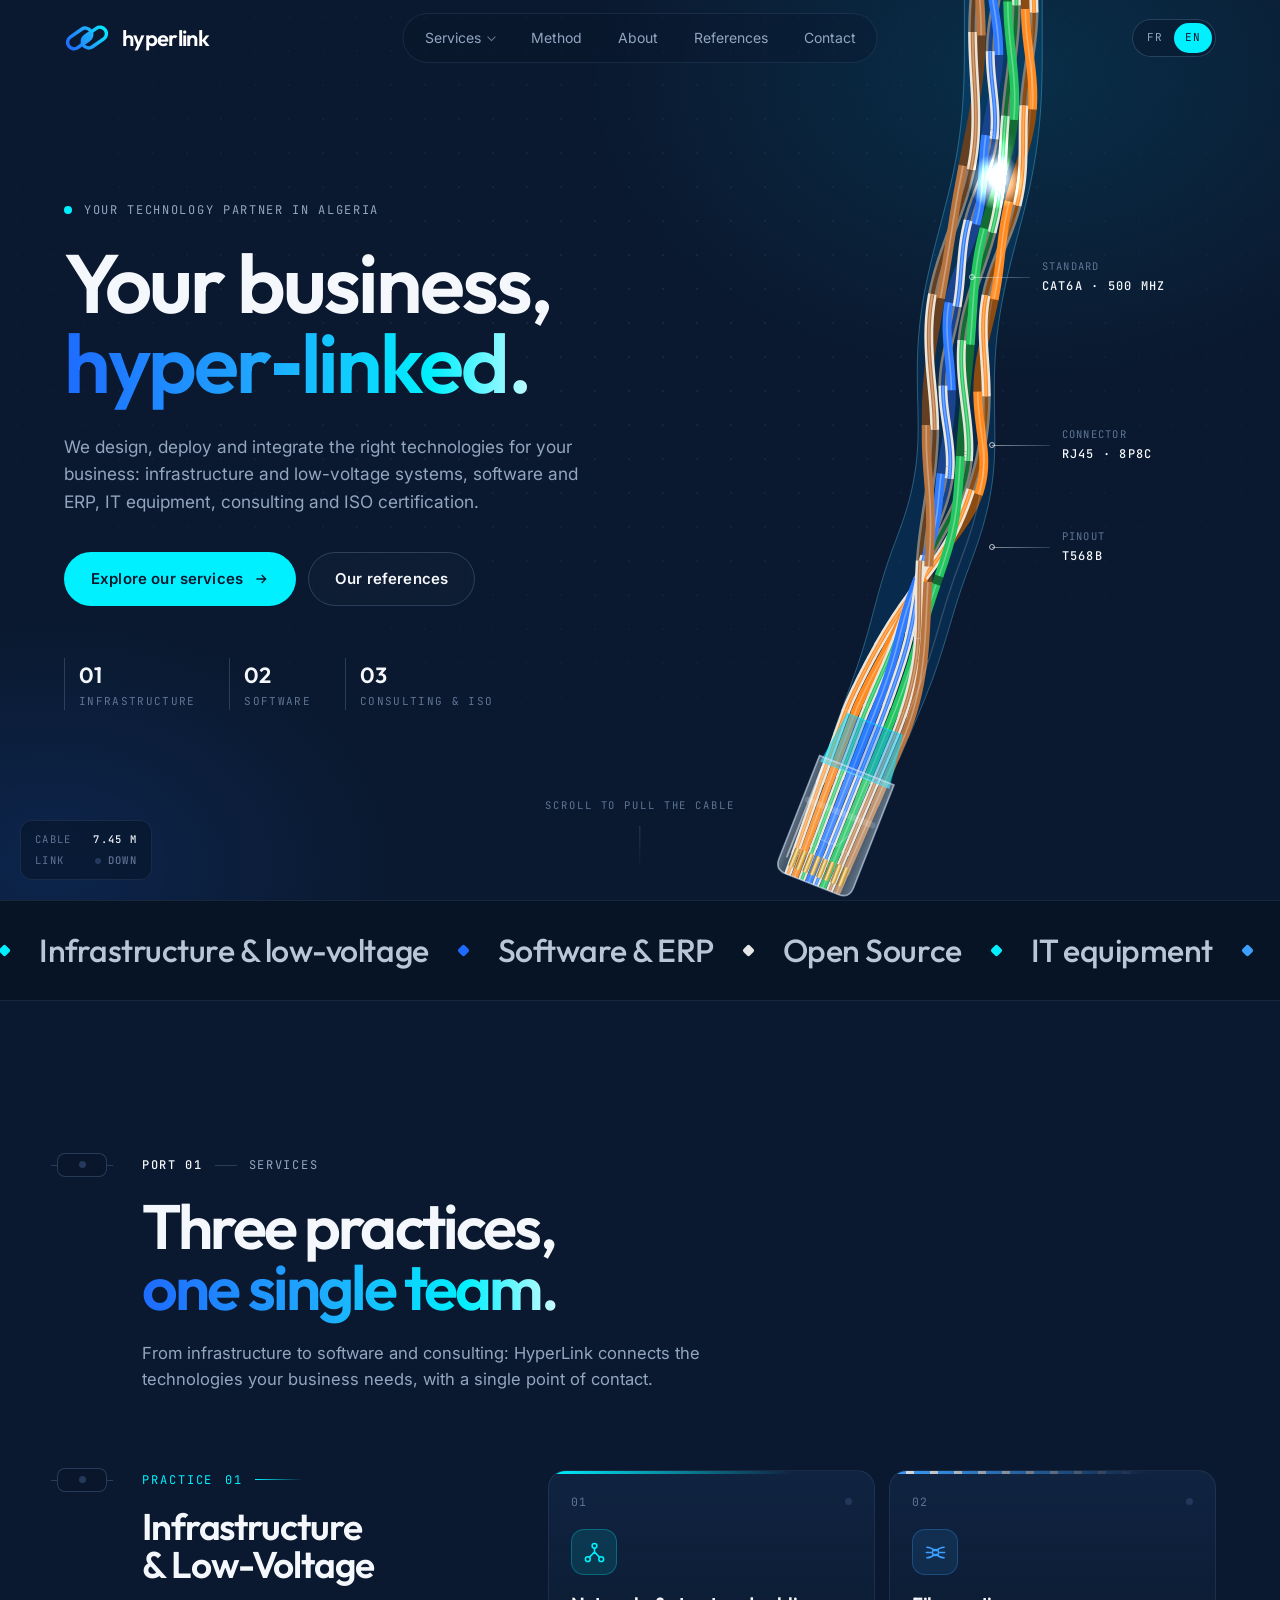
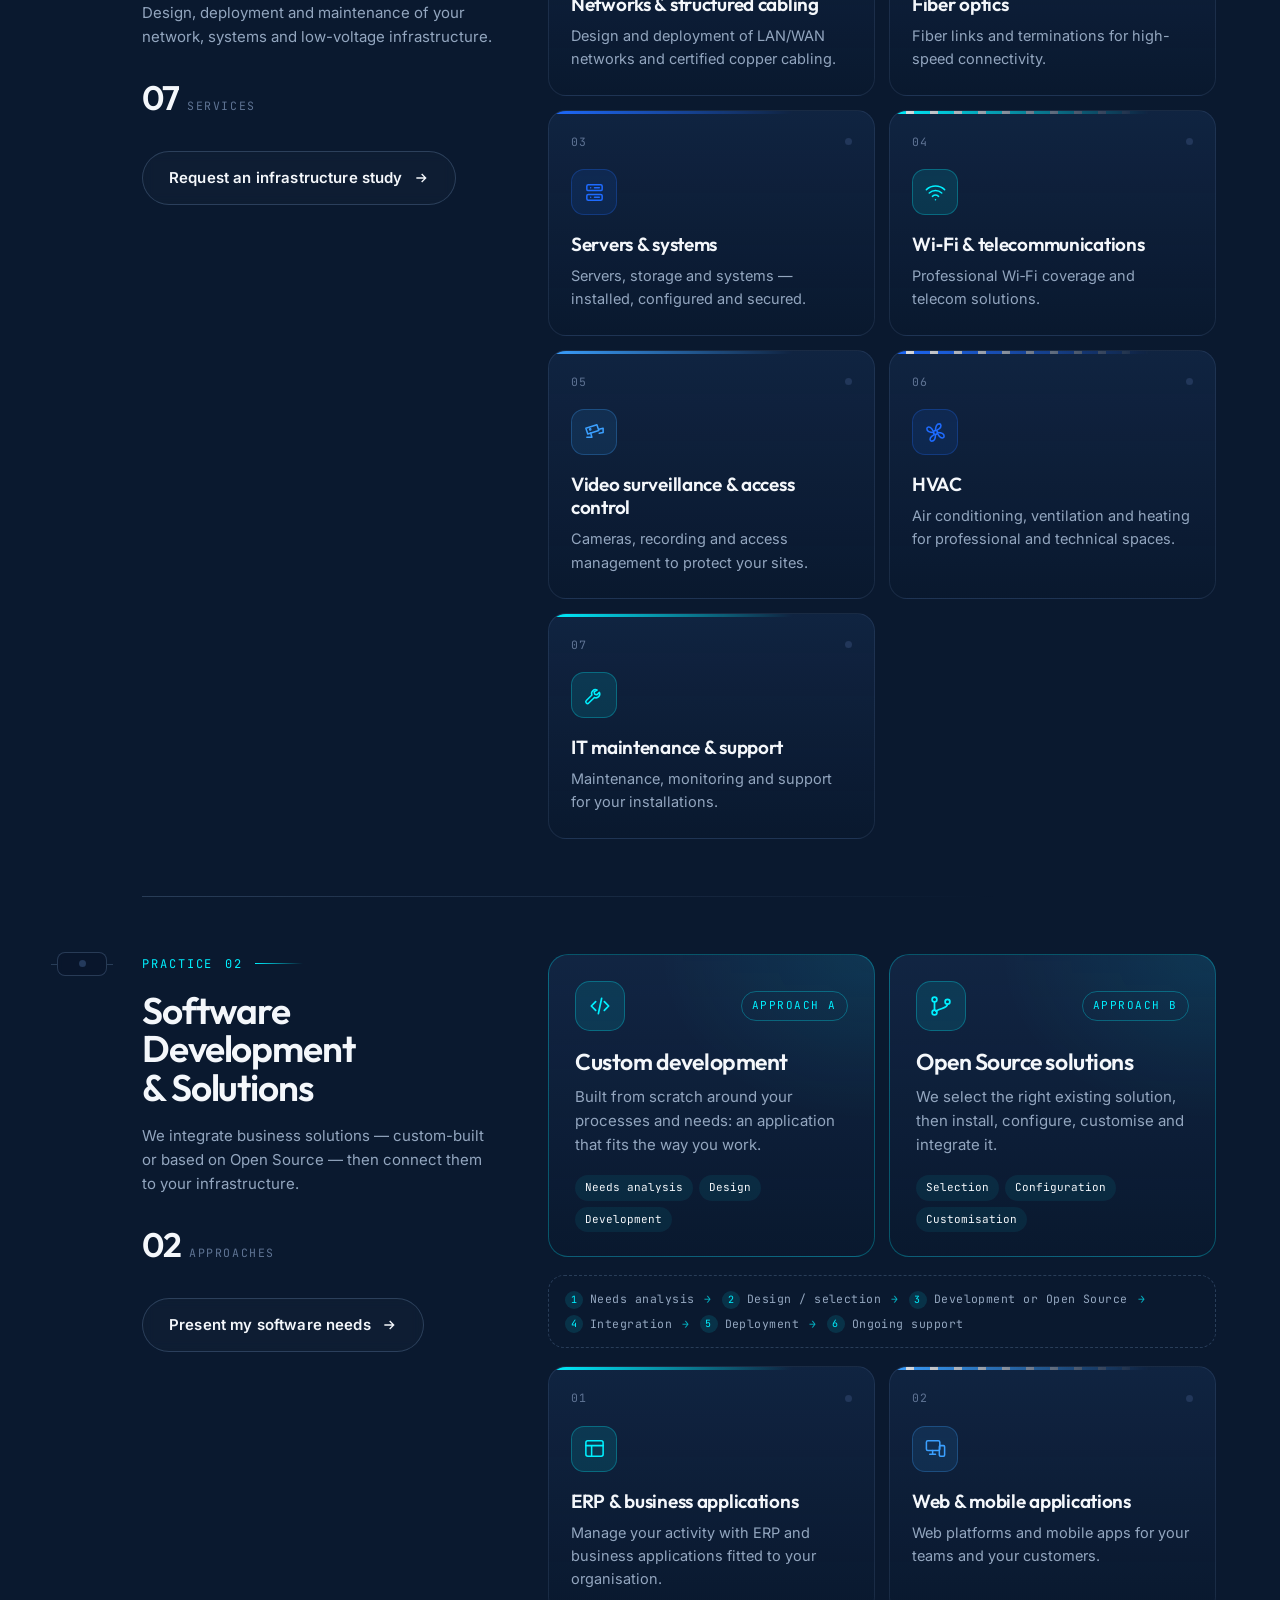
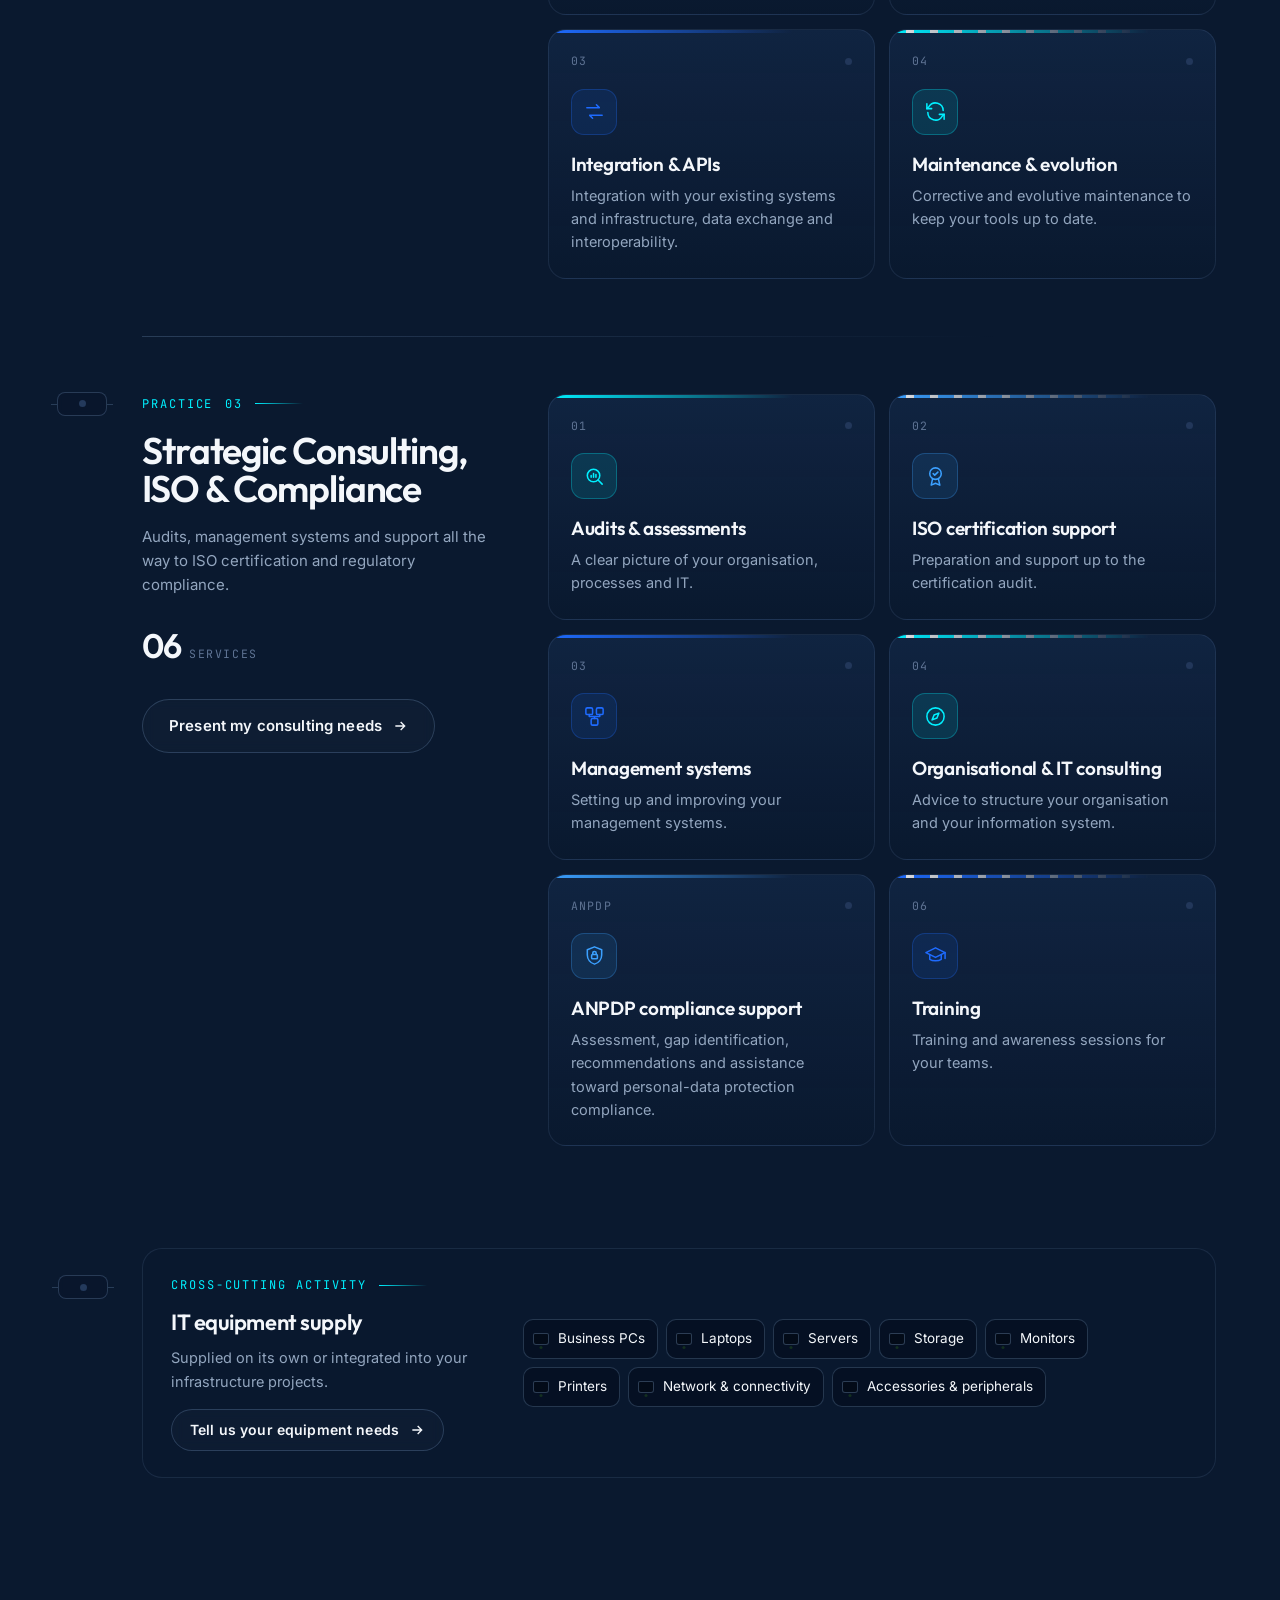
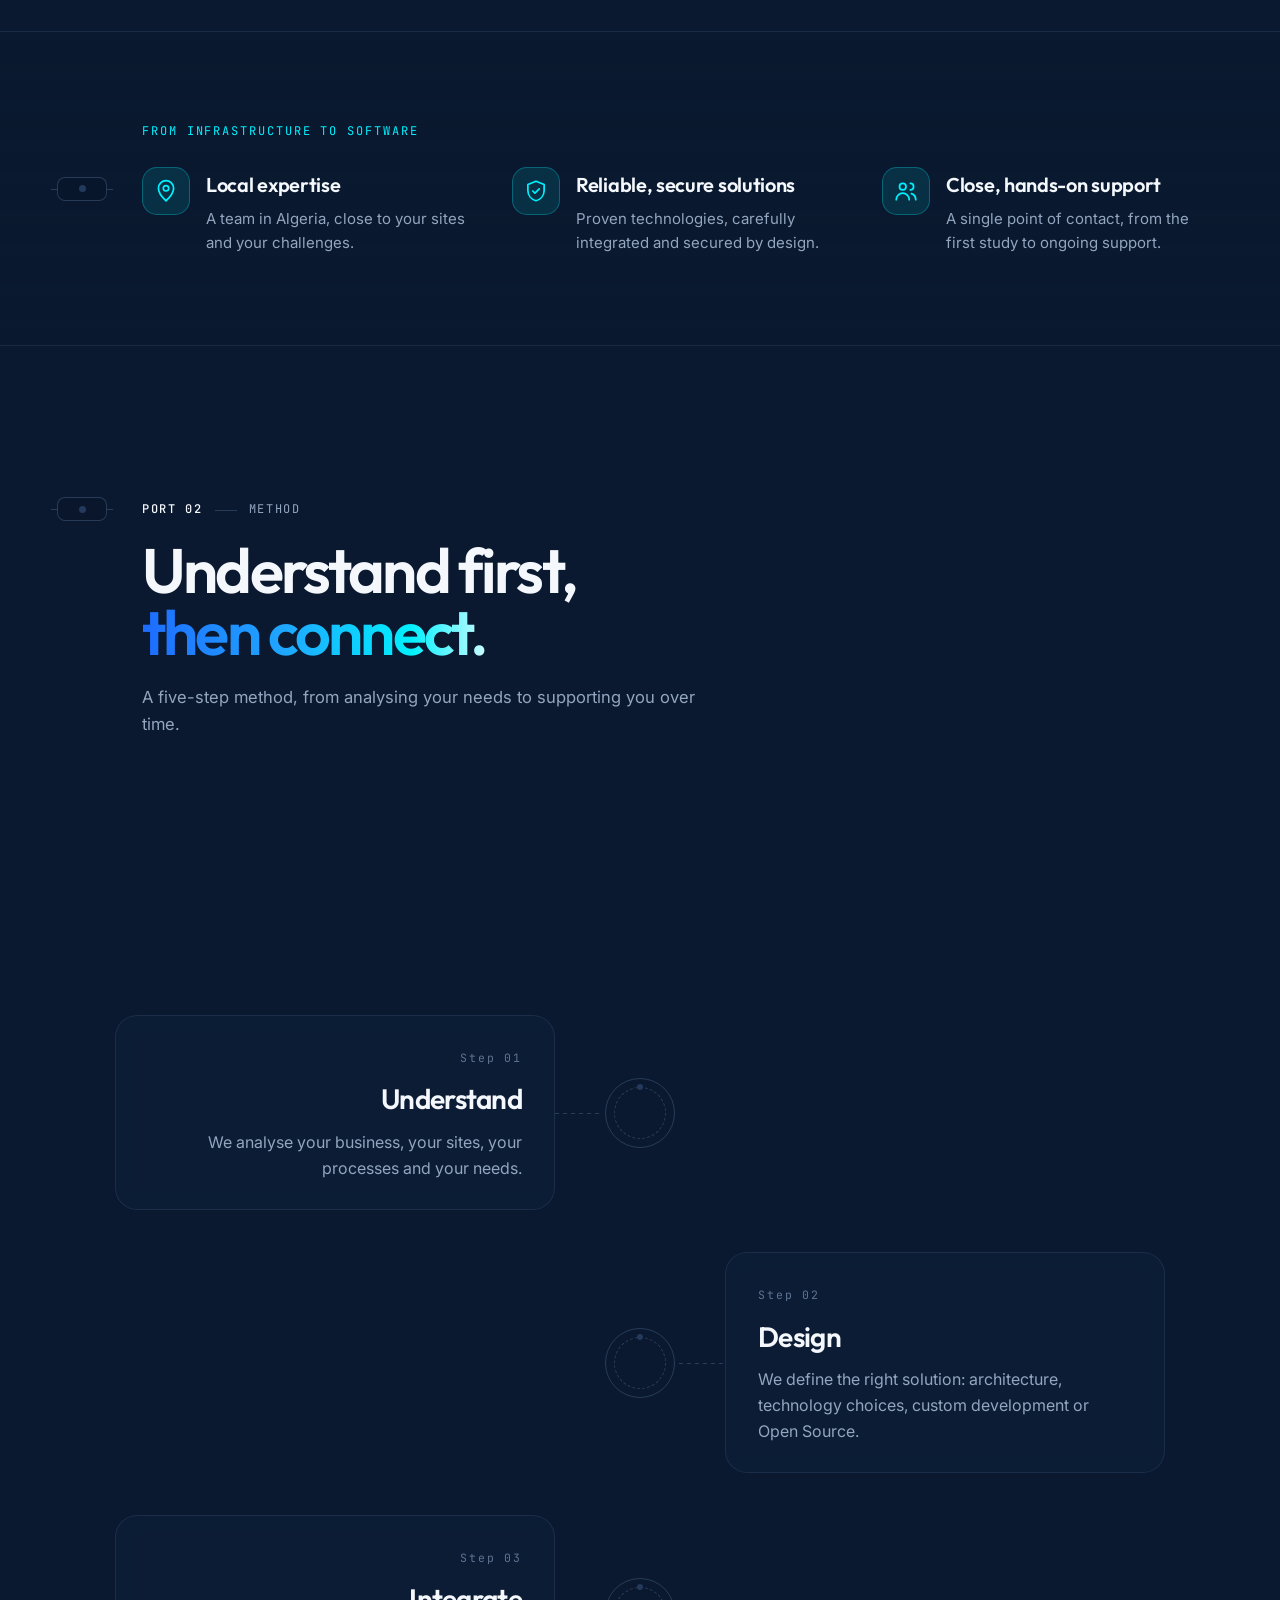
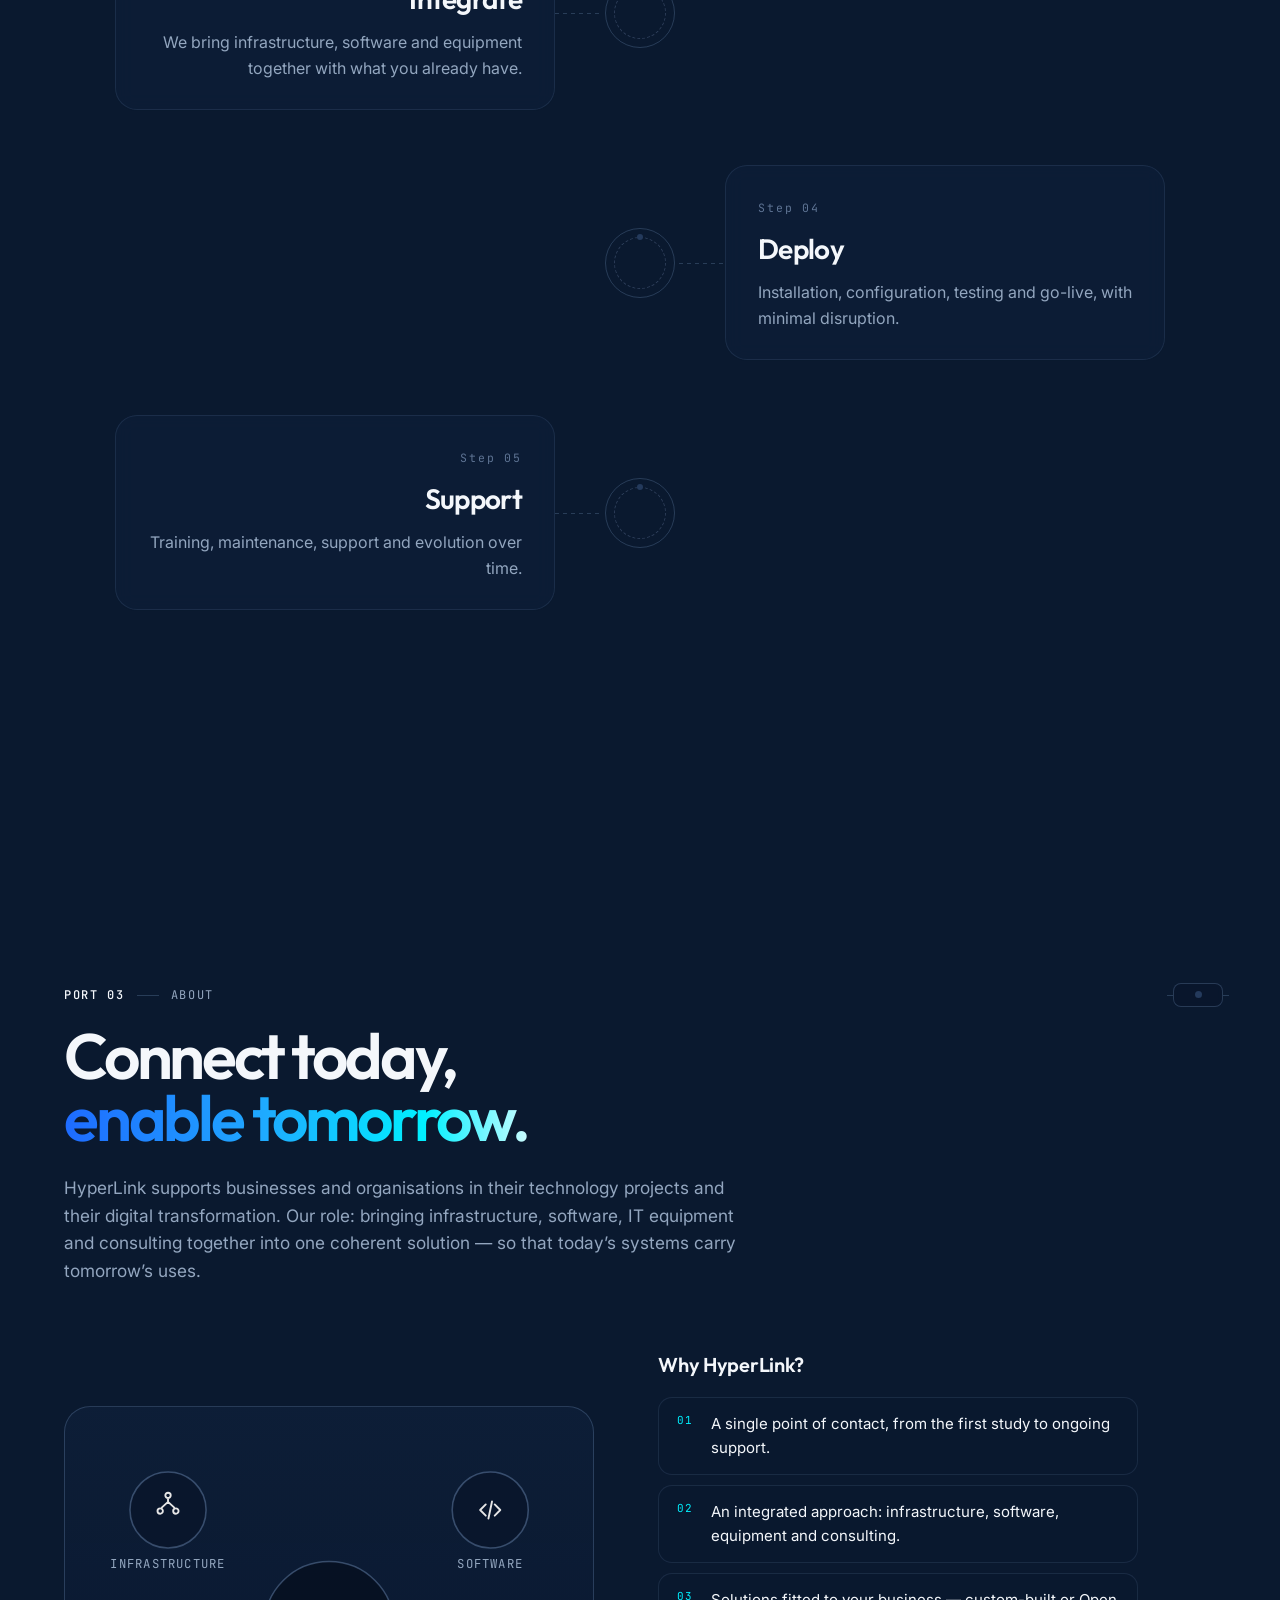
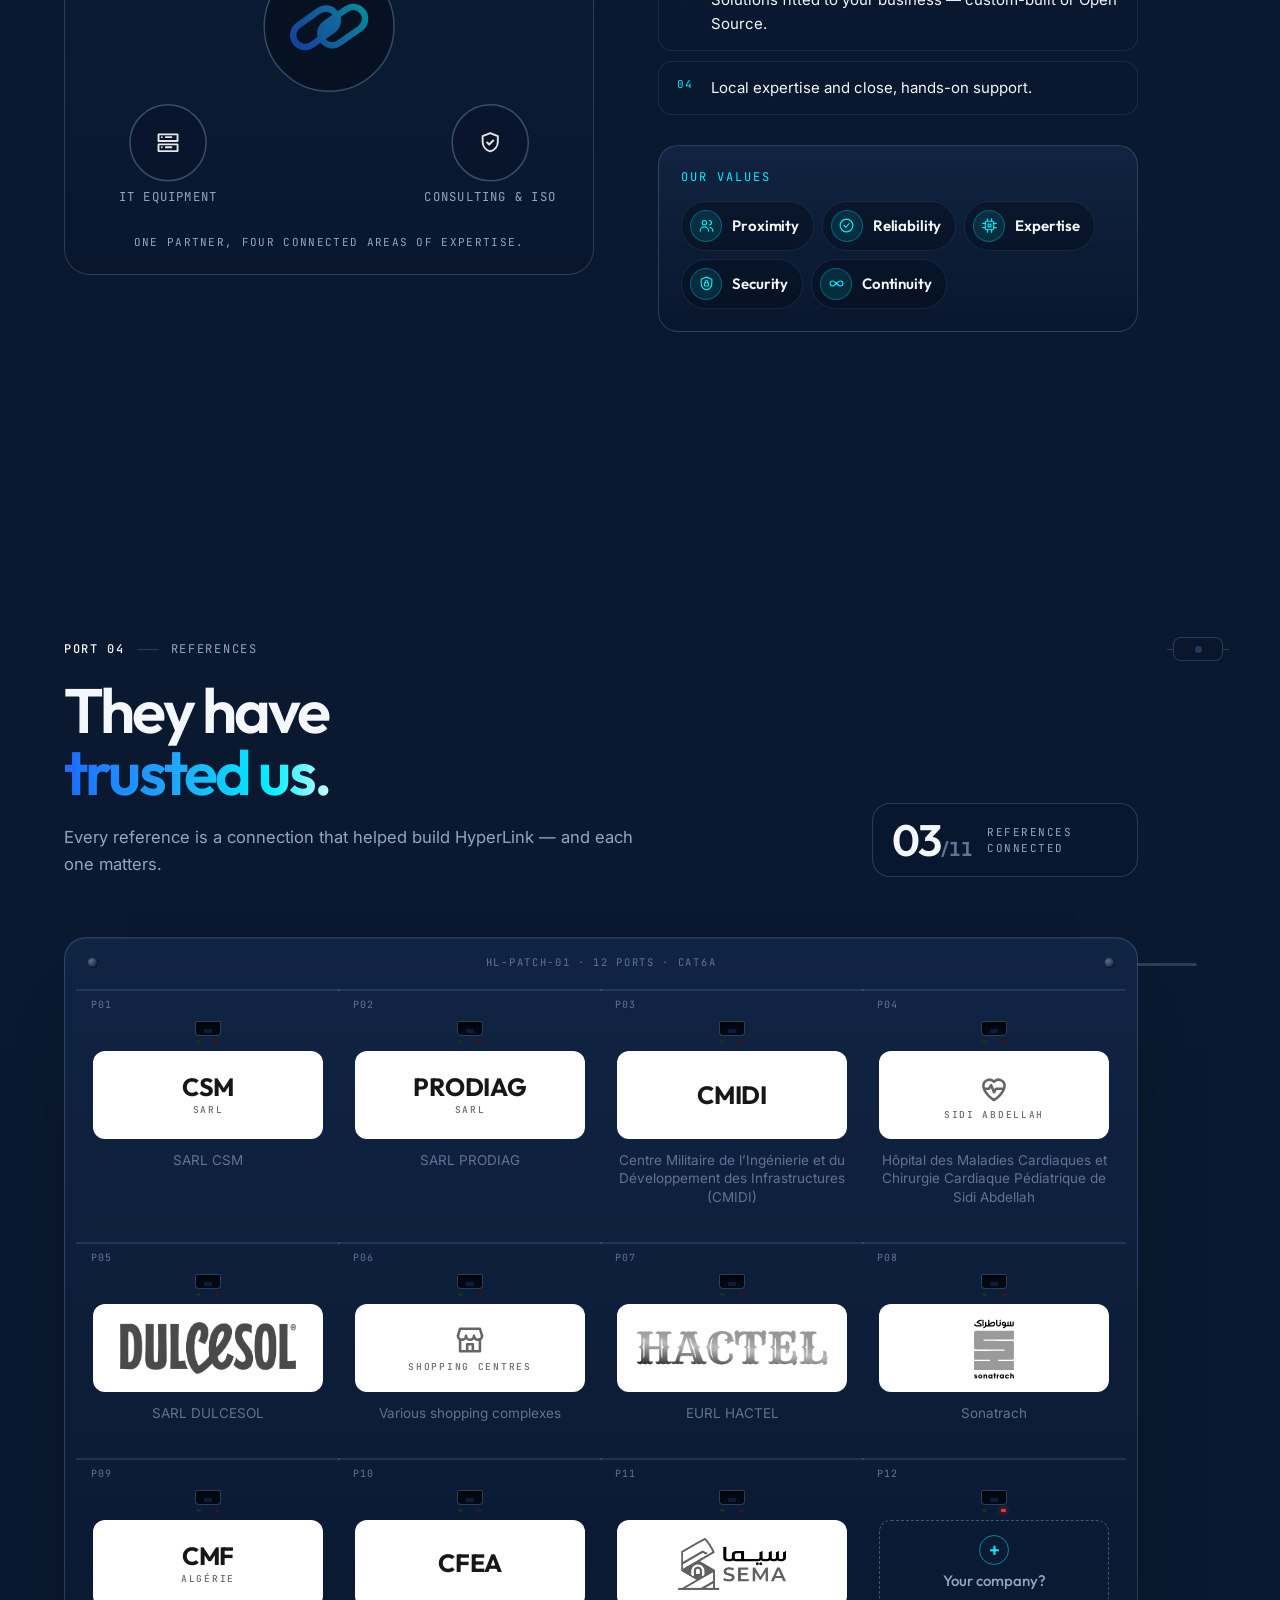
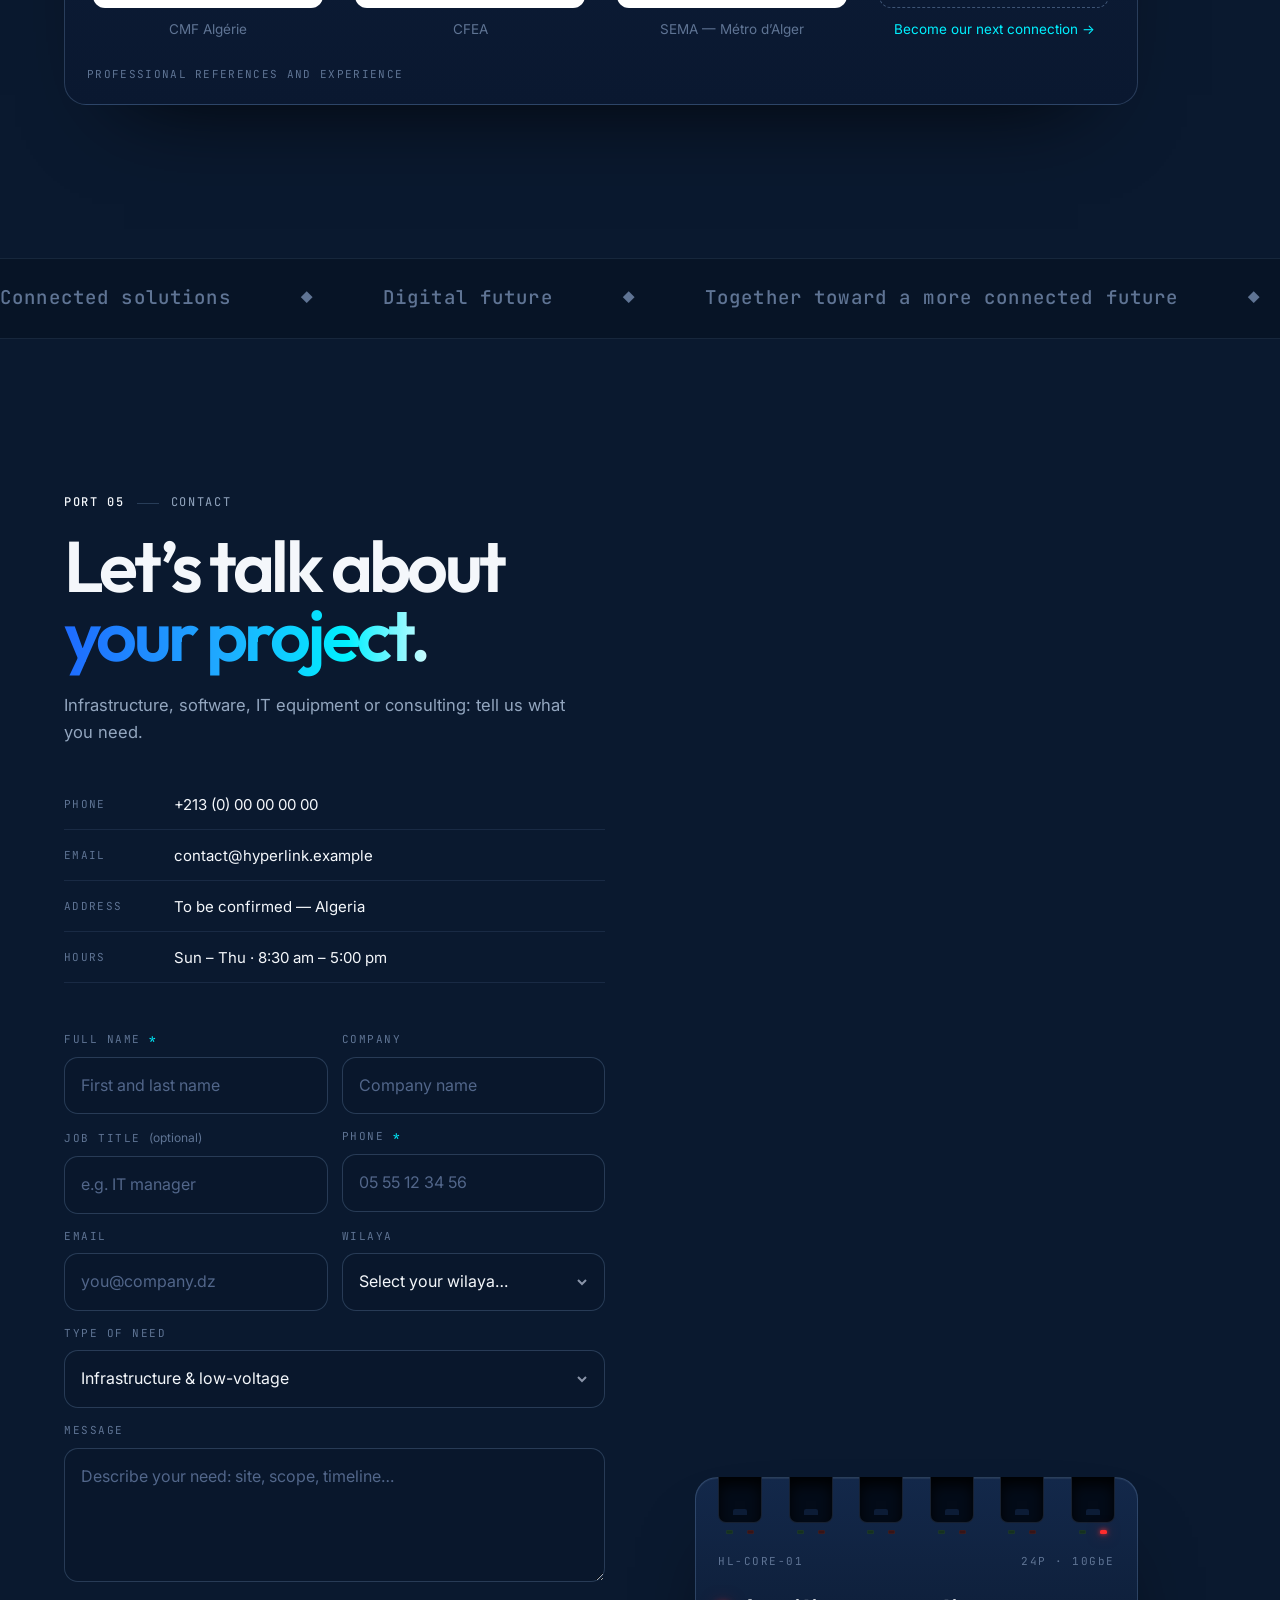
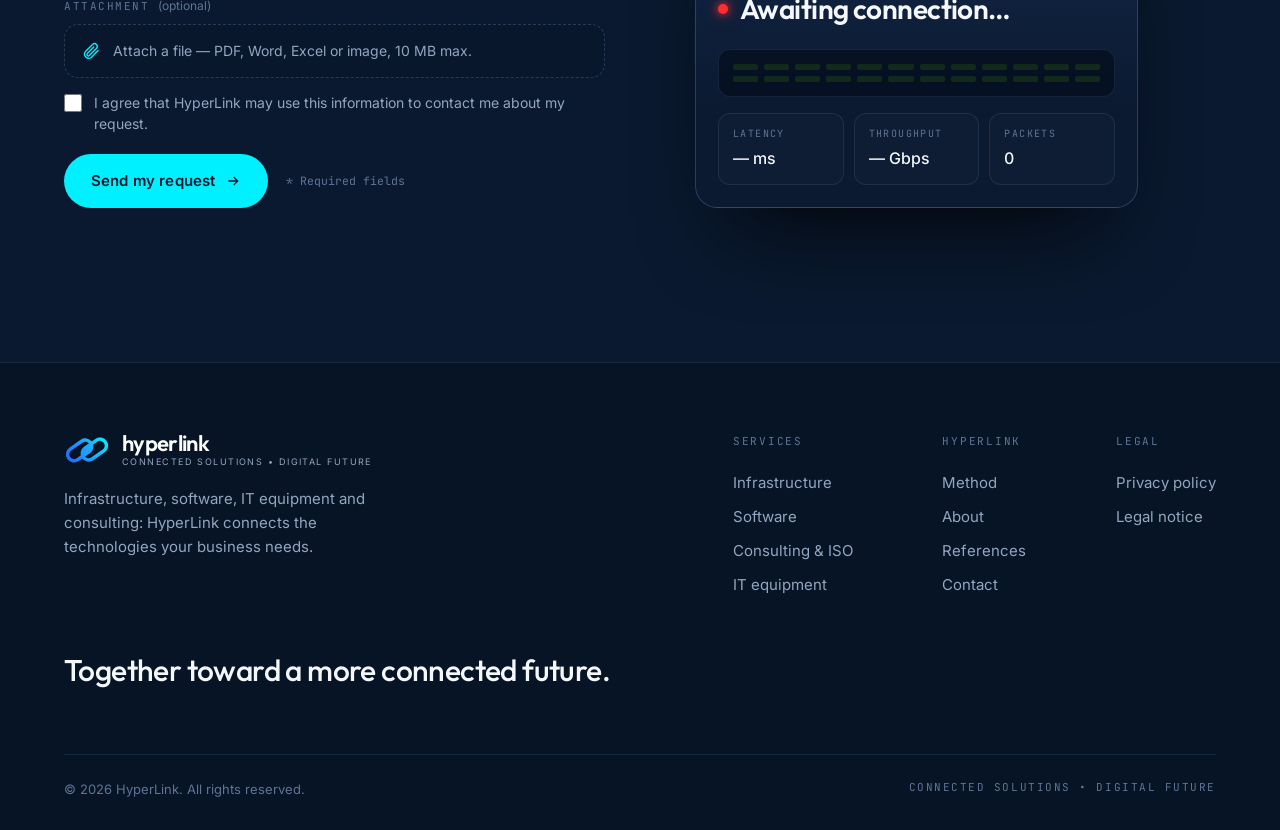
==== index.html @ 7ed1ff46 "Calm the About diagram: no circuit wallpaper - Remove the criss-cross data-flow pattern and the rota" ====
<!DOCTYPE html>
<html lang="en">
<head>
  <meta charset="UTF-8">
  <meta name="viewport" content="width=device-width, initial-scale=1, viewport-fit=cover">
  <title>HyperLink — IT Infrastructure, ISO &amp; Consulting, Integrated Solutions</title>
  <meta name="description" data-i18n-content="meta.description" content="HyperLink designs, deploys and runs IT infrastructure, delivers ISO consulting and integrated solutions.">
  <meta name="theme-color" content="#0A192F">
  <link rel="icon" href="data:image/svg+xml,%3Csvg xmlns='http://www.w3.org/2000/svg' viewBox='0 0 100 64'%3E%3Cdefs%3E%3ClinearGradient id='g' x1='0' x2='100' y1='0' y2='0' gradientUnits='userSpaceOnUse'%3E%3Cstop offset='0' stop-color='%231E6BFF'/%3E%3Cstop offset='1' stop-color='%2300F0FF'/%3E%3C/linearGradient%3E%3C/defs%3E%3Cg fill='none' stroke='url(%23g)' stroke-width='9'%3E%3Crect x='5' y='19' width='58' height='28' rx='14' transform='rotate(-35 34 33)'/%3E%3Crect x='37' y='17' width='58' height='28' rx='14' transform='rotate(-35 66 31)'/%3E%3C/g%3E%3C/svg%3E">
  <script>
    // pick the language before first paint: ?lang= → saved choice → browser → French
    (function () {
      var q = new URLSearchParams(location.search).get('lang'), saved = null;
      try { saved = localStorage.getItem('hl-lang'); } catch (e) {}
      var nav = (navigator.language || '').slice(0, 2);
      var lang = (q === 'fr' || q === 'en') ? q : (saved === 'fr' || saved === 'en') ? saved : (nav === 'en' ? 'en' : 'fr');
      document.documentElement.lang = lang;
      document.documentElement.classList.add('js');
    })();
  </script>
  <link rel="preconnect" href="https://fonts.googleapis.com">
  <link rel="preconnect" href="https://fonts.gstatic.com" crossorigin>
  <link href="https://fonts.googleapis.com/css2?family=Outfit:wght@400;500;600;700&family=Inter:wght@300;400;500;600&family=JetBrains+Mono:wght@400;500&display=swap" rel="stylesheet">
  <link rel="stylesheet" href="css/style.css">
</head>
<body>

  <!-- ============ LOGO (placeholder recreation — swap the <symbol> for the official file) ============ -->
  <svg class="sprite" aria-hidden="true">
    <defs>
      <linearGradient id="hl-grad" x1="0" y1="0" x2="100" y2="0" gradientUnits="userSpaceOnUse">
        <stop offset="0" stop-color="#1E6BFF"/>
        <stop offset=".55" stop-color="#1FA8FF"/>
        <stop offset="1" stop-color="#00F0FF"/>
      </linearGradient>
    </defs>
    <symbol id="hl-mark" viewBox="0 0 100 64">
      <g fill="none" stroke="url(#hl-grad)" stroke-width="7.5" stroke-linecap="round">
        <rect x="5" y="19" width="58" height="28" rx="14" transform="rotate(-35 34 33)"/>
        <rect x="37" y="17" width="58" height="28" rx="14" transform="rotate(-35 66 31)"/>
        <path d="M44 41 49 34M51 30 56 23"/>
      </g>
    </symbol>
  </svg>

  <div class="bg" aria-hidden="true"></div>

  <!-- ============ CABLE LAYER (canvas wires + SVG RJ45 plug) ============ -->
  <div class="cable-layer" aria-hidden="true">
    <canvas id="cable"></canvas>
    <svg class="plug-svg">
      <defs>
        <linearGradient id="g-plastic" x1="0" y1="0" x2="1" y2="0">
          <stop offset="0" stop-color="#dff6ff" stop-opacity=".38"/>
          <stop offset=".3" stop-color="#dff6ff" stop-opacity=".08"/>
          <stop offset=".72" stop-color="#dff6ff" stop-opacity=".14"/>
          <stop offset="1" stop-color="#dff6ff" stop-opacity=".4"/>
        </linearGradient>
        <linearGradient id="g-boot" x1="0" y1="0" x2="1" y2="0">
          <stop offset="0" stop-color="#00F0FF" stop-opacity=".6"/>
          <stop offset=".5" stop-color="#1E6BFF" stop-opacity=".3"/>
          <stop offset="1" stop-color="#00F0FF" stop-opacity=".6"/>
        </linearGradient>
        <linearGradient id="g-gold" x1="0" y1="0" x2="1" y2="0">
          <stop offset="0" stop-color="#8a6418"/>
          <stop offset=".45" stop-color="#ffe9a8"/>
          <stop offset="1" stop-color="#b8861f"/>
        </linearGradient>
      </defs>
      <!-- local coords: front of the plug at (0,0), cable goes toward -y -->
      <g id="plug" class="plug">
        <path class="plug-boot" d="M-12.5 -73 H12.5 L15.5 -50 H-15.5 Z"/>
        <path class="plug-body" d="M-17 -52 H17 V-5 Q17 0 12 0 H-12 Q-17 0 -17 -5 Z"/>
        <path class="plug-latch" d="M-7 -50 H7 V-25 L4 -19 H-4 L-7 -25 Z"/>
        <rect class="plug-crimp" x="-16" y="-34" width="32" height="2.6" rx="1"/>
        <g class="plug-ribs">
          <path d="M-12.7 -13 V-1 M-9.5 -13 V-1 M-6.4 -13 V-1 M-3.2 -13 V-1 M0 -13 V-1 M3.2 -13 V-1 M6.4 -13 V-1 M9.5 -13 V-1 M12.7 -13 V-1"/>
        </g>
        <g class="plug-pins">
          <rect x="-12.23" y="-12" width="2.2" height="8.5" rx=".5"/>
          <rect x="-9.05" y="-12" width="2.2" height="8.5" rx=".5"/>
          <rect x="-5.87" y="-12" width="2.2" height="8.5" rx=".5"/>
          <rect x="-2.69" y="-12" width="2.2" height="8.5" rx=".5"/>
          <rect x=".49" y="-12" width="2.2" height="8.5" rx=".5"/>
          <rect x="3.67" y="-12" width="2.2" height="8.5" rx=".5"/>
          <rect x="6.85" y="-12" width="2.2" height="8.5" rx=".5"/>
          <rect x="10.03" y="-12" width="2.2" height="8.5" rx=".5"/>
        </g>
        <path class="plug-shine" d="M-14.2 -48 V-7"/>
        <g class="plug-flash"><circle cx="0" cy="-6" r="22"/></g>
      </g>
    </svg>
  </div>

  <!-- ============ NAV ============ -->
  <header class="nav" id="nav">
    <div class="container nav-inner">
      <a href="#top" class="logo" aria-label="HyperLink">
        <svg class="logo-mark" aria-hidden="true"><use href="#hl-mark"/></svg>
        <span class="logo-word">hyperlink<small data-i18n="brand.tagline">Connected solutions • Digital future</small></span>
      </a>

      <nav class="nav-links" data-i18n-aria="nav.main" aria-label="Main">
        <div class="nav-dd">
          <a href="#solutions" class="dd-trigger" data-i18n="nav.solutions" aria-haspopup="true">Services</a>
          <div class="dd-panel">
            <a href="#infrastructure"><b data-i18n="pInfra.title">Infrastructure &amp; Low-Voltage</b><small data-i18n="dd.infra">Networks, fiber, CCTV, HVAC…</small></a>
            <a href="#logiciels"><b data-i18n="pSoft.title">Software Development &amp; Solutions</b><small data-i18n="dd.soft">ERP, custom, Open Source, web &amp; mobile</small></a>
            <a href="#iso"><b data-i18n="pIso.title">Strategic Consulting, ISO &amp; Compliance</b><small data-i18n="dd.iso">Audits, ISO certification, ANPDP</small></a>
            <a href="#equipements"><b data-i18n="equip.title">IT equipment supply</b><small data-i18n="dd.equip">PCs, servers, network, peripherals</small></a>
          </div>
        </div>
        <a href="#process" data-i18n="nav.process">Method</a>
        <a href="#about" data-i18n="nav.about">About</a>
        <a href="#references" data-i18n="nav.references">References</a>
        <a href="#contact" data-i18n="nav.contact">Contact</a>
      </nav>

      <div class="nav-right">
        <div class="lang" role="group" data-i18n-aria="lang.label" aria-label="Language">
          <button type="button" data-lang="fr" aria-pressed="false" lang="fr">FR</button>
          <button type="button" data-lang="en" aria-pressed="true" lang="en">EN</button>
        </div>
        <button class="burger" data-i18n-aria="nav.menu" aria-label="Open menu" aria-expanded="false"><span></span><span></span></button>
      </div>
    </div>
  </header>

  <div class="mobile-menu" id="mobile-menu">
    <nav>
      <a href="#solutions"><span>01</span><b data-i18n="nav.solutions">Services</b></a>
      <div class="mm-sub">
        <a href="#infrastructure" data-i18n="mm.infra">Infrastructure</a>
        <a href="#logiciels" data-i18n="mm.soft">Software</a>
        <a href="#iso" data-i18n="mm.iso">Consulting &amp; ISO</a>
        <a href="#equipements" data-i18n="mm.equip">IT equipment</a>
      </div>
      <a href="#process"><span>02</span><b data-i18n="nav.process">Method</b></a>
      <a href="#about"><span>03</span><b data-i18n="nav.about">About</b></a>
      <a href="#references"><span>04</span><b data-i18n="nav.references">References</b></a>
      <a href="#contact"><span>05</span><b data-i18n="nav.contact">Contact</b></a>
    </nav>
    <div class="mm-foot">
      <div class="mm-contact">
        <a data-contact="email" href="mailto:contact@hyperlink.example">contact@hyperlink.example</a>
        <a data-contact="phone" href="tel:+213000000000">+213 (0) 00 00 00 00</a>
      </div>
      <span class="mm-status"><i class="led"></i><span data-link-text>Link down</span></span>
    </div>
  </div>

  <main>
    <!-- ============ HERO ============ -->
    <section class="hero" id="top">
      <!-- cable route -->
      <span class="cable-pt cp-h0"></span>
      <span class="cable-pt cp-h1"></span>
      <span class="cable-pt cp-h2 is-hero"></span>
      <span class="cable-pt cp-h3"></span>

      <div class="container hero-inner">
        <div class="hero-copy">
          <p class="eyebrow" data-in style="--d:.05s"><span class="pulse"></span><span data-i18n="hero.eyebrow">Your technology partner in Algeria</span></p>
          <h1 class="hero-title">
            <span class="line"><span data-i18n="hero.t1">Your business,</span></span>
            <span class="line"><span data-i18n-html="hero.t2"><em class="grad">hyper&#8209;linked.</em></span></span>
          </h1>
          <p class="hero-lead" data-in style="--d:.35s" data-i18n="hero.lead">
            We design, deploy and integrate the right technologies for your business: infrastructure and low-voltage
            systems, software and ERP, IT equipment, consulting and ISO certification.
          </p>
          <div class="hero-actions" data-in style="--d:.45s">
            <a href="#solutions" class="btn btn-primary magnetic"><span data-i18n="hero.cta1">Explore solutions</span>
              <svg width="16" height="16" viewBox="0 0 24 24" fill="none" stroke="currentColor" stroke-width="2"><path d="M5 12h14M13 6l6 6-6 6"/></svg>
            </a>
            <a href="#references" class="btn btn-ghost magnetic" data-i18n="hero.cta2">Our references</a>
          </div>
          <ul class="hero-specs" data-in style="--d:.55s">
            <li><b>01</b><span data-i18n="hero.spec1">Infrastructure</span></li>
            <li><b>02</b><span data-i18n="hero.spec2">Software</span></li>
            <li><b>03</b><span data-i18n="hero.spec3">Consulting &amp; ISO</span></li>
          </ul>
        </div>
      </div>

      <div class="callouts" aria-hidden="true">
        <div class="callout c1"><span data-i18n="hero.c1">Connector</span><b>RJ45 · 8P8C</b></div>
        <div class="callout c2"><span data-i18n="hero.c2">Pinout</span><b>T568B</b></div>
        <div class="callout c3"><span data-i18n="hero.c3">Standard</span><b>CAT6A · 500 MHz</b></div>
      </div>

      <a href="#solutions" class="scroll-hint" data-in style="--d:.8s">
        <span data-i18n="hero.scroll">Scroll to pull the cable</span><i></i>
      </a>
    </section>

    <!-- ============ MARQUEE ============ -->
    <div class="band" aria-hidden="true">
      <div class="band-track">
        <div class="band-item"><i style="--c:#00F0FF"></i><span data-i18n="band.1">Infrastructure &amp; low-voltage</span><i style="--c:#1E6BFF"></i><span data-i18n="band.2">Software &amp; ERP</span><i style="--c:#E6E6E6"></i><span data-i18n="band.3">Open Source</span><i style="--c:#00F0FF"></i><span data-i18n="band.4">IT equipment</span><i style="--c:#3BA0FF"></i><span data-i18n="band.5">Consulting &amp; ISO</span><i style="--c:#E6E6E6"></i><span data-i18n="band.6">ANPDP compliance</span><i style="--c:#1E6BFF"></i><span data-i18n="band.7">HVAC</span></div>
        <div class="band-item"><i style="--c:#00F0FF"></i><span data-i18n="band.1">Infrastructure &amp; low-voltage</span><i style="--c:#1E6BFF"></i><span data-i18n="band.2">Software &amp; ERP</span><i style="--c:#E6E6E6"></i><span data-i18n="band.3">Open Source</span><i style="--c:#00F0FF"></i><span data-i18n="band.4">IT equipment</span><i style="--c:#3BA0FF"></i><span data-i18n="band.5">Consulting &amp; ISO</span><i style="--c:#E6E6E6"></i><span data-i18n="band.6">ANPDP compliance</span><i style="--c:#1E6BFF"></i><span data-i18n="band.7">HVAC</span></div>
      </div>
    </div>

    <!-- ============ SERVICES — three practices + IT equipment ============ -->
    <section class="section services" id="solutions">
      <div class="container laned">
        <span class="cable-pt node l" data-scope=".services"><i class="led"></i></span>
        <span class="cable-pt l" style="top:260px"></span>

        <div class="section-head reveal">
          <p class="port-tag"><b>Port 01</b> <span data-i18n="nav.solutions">Services</span></p>
          <h2 data-i18n-html="services.title">Three practices,<br><span class="grad">one single team.</span></h2>
          <p data-i18n="services.lead">From infrastructure to software and consulting: HyperLink connects the technologies your business needs, with a single point of contact.</p>
        </div>

        <div class="pillars">
          <!-- ===== PRACTICE 01 — Infrastructure & courant faible ===== -->
          <div class="pillar" id="infrastructure">
            <span class="cable-pt node" data-scope=".pillar"><i class="led"></i></span>
            <div class="pillar-aside">
              <p class="pillar-num"><span data-i18n="pillar.label">Practice</span> 01</p>
              <h3 class="pillar-title" data-i18n="pInfra.title">Infrastructure &amp; Low-Voltage</h3>
              <p class="pillar-text" data-i18n="pInfra.text">Design, deployment and maintenance of your network, systems and low-voltage infrastructure.</p>
              <p class="pillar-count"><b>07</b> <span data-i18n="pillar.count">services</span></p>
              <a href="#contact" class="btn btn-ghost magnetic pillar-cta" data-need="infrastructure"><span data-i18n="cta.infra">Request an infrastructure study</span>
                <svg width="16" height="16" viewBox="0 0 24 24" fill="none" stroke="currentColor" stroke-width="2"><path d="M5 12h14M13 6l6 6-6 6"/></svg>
              </a>
            </div>
            <div class="sub-grid">
              <article class="card sub reveal" style="--c:#00F0FF">
                <div class="card-top"><span>01</span><i class="card-led"></i></div>
                <div class="card-icon"><svg viewBox="0 0 24 24" fill="none" stroke="currentColor" stroke-width="1.6" stroke-linecap="round" stroke-linejoin="round"><circle cx="12" cy="5" r="2.5"/><circle cx="5" cy="19" r="2.5"/><circle cx="19" cy="19" r="2.5"/><path d="M12 7.5v4M12 11.5 6.8 16.8M12 11.5l5.2 5.3"/></svg></div>
                <h4 data-i18n="infra.1.title">Networks &amp; structured cabling</h4>
                <p data-i18n="infra.1.text">Design and deployment of LAN/WAN networks and certified copper cabling.</p>
              </article>
              <article class="card sub striped reveal" style="--c:#3BA0FF; --d:.05s">
                <div class="card-top"><span>02</span><i class="card-led"></i></div>
                <div class="card-icon"><svg viewBox="0 0 24 24" fill="none" stroke="currentColor" stroke-width="1.6" stroke-linecap="round" stroke-linejoin="round"><path d="M2.5 12h5M16.5 12h5"/><circle cx="12" cy="12" r="3.2"/><path d="M3 6.5c4 0 6.5 2 8.2 3.6M21 17.5c-4 0-6.5-2-8.2-3.6M3 17.5c4 0 6.5-2 8.2-3.6M21 6.5c-4 0-6.5 2-8.2 3.6"/></svg></div>
                <h4 data-i18n="infra.2.title">Fiber optics</h4>
                <p data-i18n="infra.2.text">Fiber links and terminations for high-speed connectivity.</p>
              </article>
              <article class="card sub reveal" style="--c:#1E6BFF; --d:.1s">
                <div class="card-top"><span>03</span><i class="card-led"></i></div>
                <div class="card-icon"><svg viewBox="0 0 24 24" fill="none" stroke="currentColor" stroke-width="1.6" stroke-linecap="round" stroke-linejoin="round"><rect x="4" y="4" width="16" height="6" rx="1.5"/><rect x="4" y="14" width="16" height="6" rx="1.5"/><path d="M8 7h.01M8 17h.01M12 7h5M12 17h5"/></svg></div>
                <h4 data-i18n="infra.3.title">Servers &amp; systems</h4>
                <p data-i18n="infra.3.text">Servers, storage and systems — installed, configured and secured.</p>
              </article>
              <article class="card sub striped reveal" style="--c:#00F0FF">
                <div class="card-top"><span>04</span><i class="card-led"></i></div>
                <div class="card-icon"><svg viewBox="0 0 24 24" fill="none" stroke="currentColor" stroke-width="1.6" stroke-linecap="round" stroke-linejoin="round"><path d="M2.5 9a14 14 0 0 1 19 0M5.5 12.5a9.5 9.5 0 0 1 13 0M8.8 16a5 5 0 0 1 6.4 0M12 19.5h.01"/></svg></div>
                <h4 data-i18n="infra.4.title">Wi‑Fi &amp; telecommunications</h4>
                <p data-i18n="infra.4.text">Professional Wi‑Fi coverage and telecom solutions.</p>
              </article>
              <article class="card sub reveal" style="--c:#3BA0FF; --d:.05s">
                <div class="card-top"><span>05</span><i class="card-led"></i></div>
                <div class="card-icon"><svg viewBox="0 0 24 24" fill="none" stroke="currentColor" stroke-width="1.6" stroke-linecap="round" stroke-linejoin="round"><path d="M3 7.5 14.5 4l2 6L5 13.5z"/><path d="m16.5 8.5 4.5-1v4.5l-4 .8"/><path d="M8 12.6 9.3 17H4"/><circle cx="7.5" cy="8.8" r=".6"/></svg></div>
                <h4 data-i18n="infra.5.title">Video surveillance &amp; access control</h4>
                <p data-i18n="infra.5.text">Cameras, recording and access management to protect your sites.</p>
              </article>
              <article class="card sub striped reveal" style="--c:#1E6BFF; --d:.1s">
                <div class="card-top"><span>06</span><i class="card-led"></i></div>
                <div class="card-icon"><svg viewBox="0 0 24 24" fill="none" stroke="currentColor" stroke-width="1.6" stroke-linecap="round" stroke-linejoin="round"><circle cx="12" cy="12" r="2"/><path d="M12 10c0-4 1-7 4-7 2 0 2.5 3 0 5l-2.3 1.5M14 12c4 0 7 1 7 4 0 2-3 2.5-5 0l-1.5-2.3M12 14c0 4-1 7-4 7-2 0-2.5-3 0-5l2.3-1.5M10 12c-4 0-7-1-7-4 0-2 3-2.5 5 0l1.5 2.3"/></svg></div>
                <h4 data-i18n="infra.6.title">HVAC</h4>
                <p data-i18n="infra.6.text">Air conditioning, ventilation and heating for professional and technical spaces.</p>
              </article>
              <article class="card sub reveal" style="--c:#00F0FF">
                <div class="card-top"><span>07</span><i class="card-led"></i></div>
                <div class="card-icon"><svg viewBox="0 0 24 24" fill="none" stroke="currentColor" stroke-width="1.6" stroke-linecap="round" stroke-linejoin="round"><path d="M14.7 6.3a4 4 0 0 0-5.4 5.2l-5.8 5.8a1.8 1.8 0 0 0 2.5 2.6l5.9-5.8a4 4 0 0 0 5.2-5.4l-2.5 2.5-2.4-.6-.6-2.4z"/></svg></div>
                <h4 data-i18n="infra.7.title">IT maintenance &amp; support</h4>
                <p data-i18n="infra.7.text">Maintenance, monitoring and support for your installations.</p>
              </article>
            </div>
          </div>

          <!-- ===== PRACTICE 02 — Software: custom development vs Open Source ===== -->
          <div class="pillar" id="logiciels">
            <span class="cable-pt node" data-scope=".pillar"><i class="led"></i></span>
            <div class="pillar-aside">
              <p class="pillar-num"><span data-i18n="pillar.label">Practice</span> 02</p>
              <h3 class="pillar-title" data-i18n="pSoft.title">Software Development &amp; Solutions</h3>
              <p class="pillar-text" data-i18n="pSoft.text">We integrate business solutions — custom-built or based on Open Source — then connect them to your infrastructure.</p>
              <p class="pillar-count"><b>02</b> <span data-i18n="pillar.approaches">approaches</span></p>
              <a href="#contact" class="btn btn-ghost magnetic pillar-cta" data-need="software"><span data-i18n="cta.soft">Present my software needs</span>
                <svg width="16" height="16" viewBox="0 0 24 24" fill="none" stroke="currentColor" stroke-width="2"><path d="M5 12h14M13 6l6 6-6 6"/></svg>
              </a>
            </div>
            <div class="soft">
              <div class="modes">
                <article class="mode reveal">
                  <div class="mode-head">
                    <div class="card-icon"><svg viewBox="0 0 24 24" fill="none" stroke="currentColor" stroke-width="1.6" stroke-linecap="round" stroke-linejoin="round"><path d="m8 8-4 4 4 4M16 8l4 4-4 4M13.5 5l-3 14"/></svg></div>
                    <span class="mode-tag" data-i18n="soft.custom.tag">Approach A</span>
                  </div>
                  <h4 data-i18n="soft.custom.title">Custom development</h4>
                  <p data-i18n="soft.custom.text">Built from scratch around your processes and needs: an application that fits the way you work.</p>
                  <ul class="mode-steps"><li data-i18n="soft.custom.s1">Needs analysis</li><li data-i18n="soft.custom.s2">Design</li><li data-i18n="soft.custom.s3">Development</li></ul>
                </article>
                <article class="mode reveal" style="--d:.08s">
                  <div class="mode-head">
                    <div class="card-icon"><svg viewBox="0 0 24 24" fill="none" stroke="currentColor" stroke-width="1.6" stroke-linecap="round" stroke-linejoin="round"><circle cx="6" cy="6" r="2.2"/><circle cx="6" cy="18" r="2.2"/><circle cx="18" cy="8" r="2.2"/><path d="M6 8.2v7.6M18 10.2c0 4.2-6 3.4-10.6 6.6"/></svg></div>
                    <span class="mode-tag" data-i18n="soft.open.tag">Approach B</span>
                  </div>
                  <h4 data-i18n="soft.open.title">Open Source solutions</h4>
                  <p data-i18n="soft.open.text">We select the right existing solution, then install, configure, customise and integrate it.</p>
                  <ul class="mode-steps"><li data-i18n="soft.open.s1">Selection</li><li data-i18n="soft.open.s2">Configuration</li><li data-i18n="soft.open.s3">Customisation</li></ul>
                </article>
              </div>
              <ol class="flow reveal" aria-label="Integration path">
                <li data-i18n="flow.1">Needs analysis</li>
                <li data-i18n="flow.2">Design / selection</li>
                <li data-i18n="flow.3">Development or Open Source</li>
                <li data-i18n="flow.4">Integration</li>
                <li data-i18n="flow.5">Deployment</li>
                <li data-i18n="flow.6">Ongoing support</li>
              </ol>
              <div class="sub-grid sub-grid--2">
                <article class="card sub reveal" style="--c:#00F0FF">
                  <div class="card-top"><span>01</span><i class="card-led"></i></div>
                  <div class="card-icon"><svg viewBox="0 0 24 24" fill="none" stroke="currentColor" stroke-width="1.6" stroke-linecap="round" stroke-linejoin="round"><rect x="3" y="4" width="18" height="16" rx="2"/><path d="M3 9h18M9 9v11"/></svg></div>
                  <h4 data-i18n="soft.1.title">ERP &amp; business applications</h4>
                  <p data-i18n="soft.1.text">Manage your activity with ERP and business applications fitted to your organisation.</p>
                </article>
                <article class="card sub striped reveal" style="--c:#3BA0FF; --d:.05s">
                  <div class="card-top"><span>02</span><i class="card-led"></i></div>
                  <div class="card-icon"><svg viewBox="0 0 24 24" fill="none" stroke="currentColor" stroke-width="1.6" stroke-linecap="round" stroke-linejoin="round"><rect x="2.5" y="4" width="14" height="10" rx="1.5"/><path d="M6 18h6M9 14v4"/><rect x="16" y="9" width="5.5" height="11" rx="1.2"/></svg></div>
                  <h4 data-i18n="soft.2.title">Web &amp; mobile applications</h4>
                  <p data-i18n="soft.2.text">Web platforms and mobile apps for your teams and your customers.</p>
                </article>
                <article class="card sub reveal" style="--c:#1E6BFF">
                  <div class="card-top"><span>03</span><i class="card-led"></i></div>
                  <div class="card-icon"><svg viewBox="0 0 24 24" fill="none" stroke="currentColor" stroke-width="1.6" stroke-linecap="round" stroke-linejoin="round"><path d="M4 8h13l-3-3M20 16H7l3 3"/></svg></div>
                  <h4 data-i18n="soft.3.title">Integration &amp; APIs</h4>
                  <p data-i18n="soft.3.text">Integration with your existing systems and infrastructure, data exchange and interoperability.</p>
                </article>
                <article class="card sub striped reveal" style="--c:#00F0FF; --d:.05s">
                  <div class="card-top"><span>04</span><i class="card-led"></i></div>
                  <div class="card-icon"><svg viewBox="0 0 24 24" fill="none" stroke="currentColor" stroke-width="1.6" stroke-linecap="round" stroke-linejoin="round"><path d="M20 11a8 8 0 0 0-14.7-4.3L3 9M4 13a8 8 0 0 0 14.7 4.3L21 15"/><path d="M3 4v5h5M21 20v-5h-5"/></svg></div>
                  <h4 data-i18n="soft.4.title">Maintenance &amp; evolution</h4>
                  <p data-i18n="soft.4.text">Corrective and evolutive maintenance to keep your tools up to date.</p>
                </article>
              </div>
            </div>
          </div>

          <!-- ===== PRACTICE 03 — Consulting, ISO & compliance ===== -->
          <div class="pillar" id="iso">
            <span class="cable-pt node" data-scope=".pillar"><i class="led"></i></span>
            <div class="pillar-aside">
              <p class="pillar-num"><span data-i18n="pillar.label">Practice</span> 03</p>
              <h3 class="pillar-title" data-i18n="pIso.title">Strategic Consulting, ISO &amp; Compliance</h3>
              <p class="pillar-text" data-i18n="pIso.text">Audits, management systems and support all the way to ISO certification and regulatory compliance.</p>
              <p class="pillar-count"><b>06</b> <span data-i18n="pillar.count">services</span></p>
              <a href="#contact" class="btn btn-ghost magnetic pillar-cta" data-need="iso"><span data-i18n="cta.iso">Present my consulting needs</span>
                <svg width="16" height="16" viewBox="0 0 24 24" fill="none" stroke="currentColor" stroke-width="2"><path d="M5 12h14M13 6l6 6-6 6"/></svg>
              </a>
            </div>
            <div class="sub-grid">
              <article class="card sub reveal" style="--c:#00F0FF">
                <div class="card-top"><span>01</span><i class="card-led"></i></div>
                <div class="card-icon"><svg viewBox="0 0 24 24" fill="none" stroke="currentColor" stroke-width="1.6" stroke-linecap="round" stroke-linejoin="round"><circle cx="11" cy="11" r="6.5"/><path d="m20 20-4.3-4.3M8.5 12.8v-1.8M11 12.8V9M13.5 12.8V10"/></svg></div>
                <h4 data-i18n="iso.1.title">Audits &amp; assessments</h4>
                <p data-i18n="iso.1.text">A clear picture of your organisation, processes and IT.</p>
              </article>
              <article class="card sub striped reveal" style="--c:#3BA0FF; --d:.05s">
                <div class="card-top"><span>02</span><i class="card-led"></i></div>
                <div class="card-icon"><svg viewBox="0 0 24 24" fill="none" stroke="currentColor" stroke-width="1.6" stroke-linecap="round" stroke-linejoin="round"><circle cx="12" cy="9" r="6"/><path d="m9 14.2-1.5 6.8L12 19l4.5 2-1.5-6.8"/><path d="m9.6 9 1.6 1.6L14.5 7.4"/></svg></div>
                <h4 data-i18n="iso.2.title">ISO certification support</h4>
                <p data-i18n="iso.2.text">Preparation and support up to the certification audit.</p>
              </article>
              <article class="card sub reveal" style="--c:#1E6BFF; --d:.1s">
                <div class="card-top"><span>03</span><i class="card-led"></i></div>
                <div class="card-icon"><svg viewBox="0 0 24 24" fill="none" stroke="currentColor" stroke-width="1.6" stroke-linecap="round" stroke-linejoin="round"><rect x="3" y="3" width="7" height="7" rx="1.5"/><rect x="14" y="3" width="7" height="7" rx="1.5"/><rect x="8.5" y="14" width="7" height="7" rx="1.5"/><path d="M6.5 10v2h11v-2M12 12v2"/></svg></div>
                <h4 data-i18n="iso.3.title">Management systems</h4>
                <p data-i18n="iso.3.text">Setting up and improving your management systems.</p>
              </article>
              <article class="card sub striped reveal" style="--c:#00F0FF">
                <div class="card-top"><span>04</span><i class="card-led"></i></div>
                <div class="card-icon"><svg viewBox="0 0 24 24" fill="none" stroke="currentColor" stroke-width="1.6" stroke-linecap="round" stroke-linejoin="round"><circle cx="12" cy="12" r="9"/><path d="m15.5 8.5-2 5-5 2 2-5z"/></svg></div>
                <h4 data-i18n="iso.4.title">Organisational &amp; IT consulting</h4>
                <p data-i18n="iso.4.text">Advice to structure your organisation and your information system.</p>
              </article>
              <article class="card sub reveal" style="--c:#3BA0FF; --d:.05s">
                <div class="card-top"><span>ANPDP</span><i class="card-led"></i></div>
                <div class="card-icon"><svg viewBox="0 0 24 24" fill="none" stroke="currentColor" stroke-width="1.6" stroke-linecap="round" stroke-linejoin="round"><path d="M12 3 4.5 6v5.5c0 4.6 3.2 8.3 7.5 9.5 4.3-1.2 7.5-4.9 7.5-9.5V6L12 3z"/><rect x="9" y="11" width="6" height="4.5" rx="1"/><path d="M10.2 11V9.6a1.8 1.8 0 0 1 3.6 0V11"/></svg></div>
                <h4 data-i18n="iso.5.title">ANPDP compliance support</h4>
                <p data-i18n="iso.5.text">Assessment, gap identification, recommendations and assistance toward personal-data protection compliance.</p>
              </article>
              <article class="card sub striped reveal" style="--c:#1E6BFF; --d:.1s">
                <div class="card-top"><span>06</span><i class="card-led"></i></div>
                <div class="card-icon"><svg viewBox="0 0 24 24" fill="none" stroke="currentColor" stroke-width="1.6" stroke-linecap="round" stroke-linejoin="round"><path d="M2 9l10-5 10 5-10 5z"/><path d="M6 11v5c3 2 9 2 12 0v-5M22 9v6"/></svg></div>
                <h4 data-i18n="iso.6.title">Training</h4>
                <p data-i18n="iso.6.text">Training and awareness sessions for your teams.</p>
              </article>
            </div>
          </div>
        </div>

        <!-- ===== IT EQUIPMENT — cross-cutting supply activity (deliberately lighter) ===== -->
        <div class="equip" id="equipements">
          <span class="cable-pt node" data-scope=".equip"><i class="led"></i></span>
          <div class="equip-head reveal">
            <p class="pillar-num" data-i18n="equip.label">Cross-cutting activity</p>
            <h3 data-i18n="equip.title">IT equipment supply</h3>
            <p data-i18n="equip.text">Supplied on its own or integrated into your infrastructure projects.</p>
            <a href="#contact" class="btn btn-sm btn-ghost magnetic equip-cta" data-need="equipment"><span data-i18n="cta.equip">Tell us your equipment needs</span>
              <svg width="16" height="16" viewBox="0 0 24 24" fill="none" stroke="currentColor" stroke-width="2"><path d="M5 12h14M13 6l6 6-6 6"/></svg>
            </a>
          </div>
          <ul class="equip-ports reveal" style="--d:.08s">
            <li style="--i:0"><i></i><span data-i18n="equip.1">Business PCs</span></li>
            <li style="--i:1"><i></i><span data-i18n="equip.2">Laptops</span></li>
            <li style="--i:2"><i></i><span data-i18n="equip.3">Servers</span></li>
            <li style="--i:3"><i></i><span data-i18n="equip.4">Storage</span></li>
            <li style="--i:4"><i></i><span data-i18n="equip.5">Monitors</span></li>
            <li style="--i:5"><i></i><span data-i18n="equip.6">Printers</span></li>
            <li style="--i:6"><i></i><span data-i18n="equip.7">Network &amp; connectivity</span></li>
            <li style="--i:7"><i></i><span data-i18n="equip.8">Accessories &amp; peripherals</span></li>
          </ul>
        </div>
        <span class="cable-pt l" style="bottom:-20px"></span>
      </div>
    </section>

    <!-- ============ REASSURANCE ============ -->
    <section class="assure">
      <div class="container laned">
        <span class="cable-pt node l mid"><i class="led"></i></span>
        <p class="assure-kicker" data-i18n="assure.kicker">From infrastructure to software</p>
        <div class="assure-grid">
          <div class="assure-item reveal">
            <div class="card-icon"><svg viewBox="0 0 24 24" fill="none" stroke="currentColor" stroke-width="1.6" stroke-linecap="round" stroke-linejoin="round"><path d="M12 21s-7-6.2-7-11.5a7 7 0 0 1 14 0C19 14.8 12 21 12 21z"/><circle cx="12" cy="9.5" r="2.5"/></svg></div>
            <div><h3 data-i18n="assure.1.title">Local expertise</h3><p data-i18n="assure.1.text">A team in Algeria, close to your sites and your challenges.</p></div>
          </div>
          <div class="assure-item reveal" style="--d:.08s">
            <div class="card-icon"><svg viewBox="0 0 24 24" fill="none" stroke="currentColor" stroke-width="1.6" stroke-linecap="round" stroke-linejoin="round"><path d="M12 3 4.5 6v5.5c0 4.6 3.2 8.3 7.5 9.5 4.3-1.2 7.5-4.9 7.5-9.5V6L12 3z"/><path d="m9 12 2 2 4-4"/></svg></div>
            <div><h3 data-i18n="assure.2.title">Reliable, secure solutions</h3><p data-i18n="assure.2.text">Proven technologies, carefully integrated and secured by design.</p></div>
          </div>
          <div class="assure-item reveal" style="--d:.16s">
            <div class="card-icon"><svg viewBox="0 0 24 24" fill="none" stroke="currentColor" stroke-width="1.6" stroke-linecap="round" stroke-linejoin="round"><circle cx="9" cy="8" r="3"/><path d="M3 20c0-3.3 2.7-6 6-6s6 2.7 6 6M16 11a3 3 0 1 0 0-6M21 20c0-2.6-1.6-4.8-4-5.6"/></svg></div>
            <div><h3 data-i18n="assure.3.title">Close, hands-on support</h3><p data-i18n="assure.3.text">A single point of contact, from the first study to ongoing support.</p></div>
          </div>
        </div>
      </div>
    </section>

    <!-- ============ METHOD — 5 steps ============ -->
    <section class="section process" id="process">
      <div class="container laned">
        <span class="cable-pt node l" data-scope=".process"><i class="led"></i></span>
        <div class="section-head reveal">
          <p class="port-tag"><b>Port 02</b> <span data-i18n="nav.process">Method</span></p>
          <h2 data-i18n-html="process.title">Understand first,<br><span class="grad">then connect.</span></h2>
          <p data-i18n="process.lead">A five-step method, from analysing your needs to supporting you over time.</p>
        </div>
        <span class="cable-pt l" style="bottom:-30px"></span>
      </div>

      <div class="container timeline">
        <span class="cable-pt c tl-start"></span>
        <div class="step">
          <span class="cable-pt step-port" data-scope=".step"><i class="led"></i></span>
          <div class="step-card reveal"><span class="step-num"><span data-i18n="process.step">Step</span> 01</span><h3 data-i18n="p1.title">Understand</h3><p data-i18n="p1.text">We analyse your business, your sites, your processes and your needs.</p></div>
        </div>
        <div class="step right">
          <span class="cable-pt step-port" data-scope=".step"><i class="led"></i></span>
          <div class="step-card reveal"><span class="step-num"><span data-i18n="process.step">Step</span> 02</span><h3 data-i18n="p2.title">Design</h3><p data-i18n="p2.text">We define the right solution: architecture, technology choices, custom development or Open Source.</p></div>
        </div>
        <div class="step">
          <span class="cable-pt step-port" data-scope=".step"><i class="led"></i></span>
          <div class="step-card reveal"><span class="step-num"><span data-i18n="process.step">Step</span> 03</span><h3 data-i18n="p3.title">Integrate</h3><p data-i18n="p3.text">We bring infrastructure, software and equipment together with what you already have.</p></div>
        </div>
        <div class="step right">
          <span class="cable-pt step-port" data-scope=".step"><i class="led"></i></span>
          <div class="step-card reveal"><span class="step-num"><span data-i18n="process.step">Step</span> 04</span><h3 data-i18n="p4.title">Deploy</h3><p data-i18n="p4.text">Installation, configuration, testing and go-live, with minimal disruption.</p></div>
        </div>
        <div class="step">
          <span class="cable-pt step-port" data-scope=".step"><i class="led"></i></span>
          <div class="step-card reveal"><span class="step-num"><span data-i18n="process.step">Step</span> 05</span><h3 data-i18n="p5.title">Support</h3><p data-i18n="p5.text">Training, maintenance, support and evolution over time.</p></div>
        </div>
        <span class="cable-pt c tl-end"></span>
      </div>
    </section>

    <!-- ============ ABOUT — the four expertises converging into HyperLink ============ -->
    <section class="section about" id="about">
      <div class="container laned-r">
        <span class="cable-pt node r" data-scope=".about"><i class="led"></i></span>
        <span class="cable-pt r" style="top:320px"></span>

        <div class="about-head reveal">
          <p class="port-tag"><b>Port 03</b> <span data-i18n="nav.about">About</span></p>
          <h2 class="about-statement" data-i18n-html="about.statement">Connect today,<br><span class="grad">enable tomorrow.</span></h2>
          <p class="about-lead" data-i18n="about.vision">HyperLink is a technology company that supports businesses and organisations in their technology projects and digital transformation.</p>
        </div>

        <div class="about-grid">
          <!-- convergence diagram: four expertises → one partner -->
          <figure class="hub">
            <svg class="hub-svg" viewBox="0 0 440 360" role="img" aria-labelledby="hub-title">
              <title id="hub-title" data-i18n="about.diagramAlt">Infrastructure, software, equipment and consulting connected by HyperLink</title>
              <g class="hub-links">
                <path pathLength="1" d="M104 96C150 124 168 140 186 156"/>
                <path pathLength="1" d="M336 96C290 124 272 140 254 156"/>
                <path pathLength="1" d="M104 264C150 236 168 220 186 204"/>
                <path pathLength="1" d="M336 264C290 236 272 220 254 204"/>
              </g>
              <g class="hub-pulses">
                <path d="M104 96C150 124 168 140 186 156"/>
                <path d="M336 96C290 124 272 140 254 156" style="--i:1"/>
                <path d="M104 264C150 236 168 220 186 204" style="--i:2"/>
                <path d="M336 264C290 236 272 220 254 204" style="--i:3"/>
              </g>
              <circle class="hub-core" cx="220" cy="180" r="58"/>
              <use class="hub-mark" href="#hl-mark" x="182" y="156" width="76" height="49"/>
              <g class="hub-nodes">
                <g transform="translate(76 76)">
                  <circle r="34"/>
                  <path transform="translate(-11 -18)" d="M11 2.5a2.4 2.4 0 1 1 0 4.8 2.4 2.4 0 0 1 0-4.8M4 16.5a2.4 2.4 0 1 1 0 4.8 2.4 2.4 0 0 1 0-4.8M18 16.5a2.4 2.4 0 1 1 0 4.8 2.4 2.4 0 0 1 0-4.8M11 7.3v3.4M11 10.7 5.6 15.6M11 10.7l5.4 4.9"/>
                  <text y="52" data-i18n="mm.infra">Infrastructure</text>
                </g>
                <g transform="translate(364 76)">
                  <circle r="34"/>
                  <path transform="translate(-11 -11)" d="m7 6-5 5 5 5M15 6l5 5-5 5M12.6 3.4 9.4 18.6"/>
                  <text y="52" data-i18n="mm.soft">Software</text>
                </g>
                <g transform="translate(76 284)">
                  <circle r="34"/>
                  <path transform="translate(-11 -11)" d="M2.5 3.5h17v6h-17zM2.5 12.5h17v6h-17zM5.5 6h.01M5.5 15h.01M9 6h5M9 15h5"/>
                  <text y="52" data-i18n="mm.equip">IT equipment</text>
                </g>
                <g transform="translate(364 284)">
                  <circle r="34"/>
                  <path transform="translate(-11 -11)" d="M11 2.4 4.2 5.1v5c0 4.2 2.9 7.6 6.8 8.6 3.9-1 6.8-4.4 6.8-8.6v-5z"/>
                  <path transform="translate(-11 -11)" d="m8.3 10.8 1.8 1.8 3.6-3.6"/>
                  <text y="52" data-i18n="mm.iso">Consulting &amp; ISO</text>
                </g>
              </g>
            </svg>
            <figcaption data-i18n="about.diagramCaption">One partner, four connected areas of expertise.</figcaption>
          </figure>

          <div class="about-side">
            <h3 class="about-sub reveal" data-i18n="about.whyTitle">Why HyperLink?</h3>
            <ol class="why-list reveal" style="--d:.06s">
              <li data-i18n="about.why1">A single point of contact, from the first study to ongoing support.</li>
              <li data-i18n="about.why2">An integrated approach: infrastructure, software, equipment and consulting.</li>
              <li data-i18n="about.why3">Solutions fitted to your business — custom-built or Open Source.</li>
              <li data-i18n="about.why4">Local expertise and close, hands-on support.</li>
            </ol>
            <div class="values reveal" style="--d:.12s">
              <p class="values-label" data-i18n="about.valuesTitle">Our values</p>
              <ul class="values-list">
                <li><span class="card-icon"><svg viewBox="0 0 24 24" fill="none" stroke="currentColor" stroke-width="1.6" stroke-linecap="round" stroke-linejoin="round"><circle cx="9" cy="8" r="3"/><path d="M3 20c0-3.3 2.7-6 6-6s6 2.7 6 6M16 11a3 3 0 1 0 0-6M21 20c0-2.6-1.6-4.8-4-5.6"/></svg></span><b data-i18n="value.1">Proximity</b></li>
                <li><span class="card-icon"><svg viewBox="0 0 24 24" fill="none" stroke="currentColor" stroke-width="1.6" stroke-linecap="round" stroke-linejoin="round"><circle cx="12" cy="12" r="9"/><path d="m8.5 12 2.5 2.5 4.5-5"/></svg></span><b data-i18n="value.2">Reliability</b></li>
                <li><span class="card-icon"><svg viewBox="0 0 24 24" fill="none" stroke="currentColor" stroke-width="1.6" stroke-linecap="round" stroke-linejoin="round"><rect x="6" y="6" width="12" height="12" rx="2"/><path d="M9 2.5V6M15 2.5V6M9 18v3.5M15 18v3.5M2.5 9H6M2.5 15H6M18 9h3.5M18 15h3.5M10 10h4v4h-4z"/></svg></span><b data-i18n="value.3">Expertise</b></li>
                <li><span class="card-icon"><svg viewBox="0 0 24 24" fill="none" stroke="currentColor" stroke-width="1.6" stroke-linecap="round" stroke-linejoin="round"><path d="M12 3 4.5 6v5.5c0 4.6 3.2 8.3 7.5 9.5 4.3-1.2 7.5-4.9 7.5-9.5V6L12 3z"/><rect x="9" y="11" width="6" height="4.5" rx="1"/><path d="M10.2 11V9.6a1.8 1.8 0 0 1 3.6 0V11"/></svg></span><b data-i18n="value.4">Security</b></li>
                <li><span class="card-icon"><svg viewBox="0 0 24 24" fill="none" stroke="currentColor" stroke-width="1.6" stroke-linecap="round" stroke-linejoin="round"><path d="M6.5 8.5a3.5 3.5 0 1 0 0 7c2.5 0 3.5-2 5.5-3.5s3-3.5 5.5-3.5a3.5 3.5 0 1 1 0 7c-2.5 0-3.5-2-5.5-3.5S9 8.5 6.5 8.5z"/></svg></span><b data-i18n="value.5">Continuity</b></li>
              </ul>
            </div>
          </div>
        </div>
      </div>
    </section>

    <!-- ============ REFERENCES — patch panel: every reference is plugged into HyperLink ============ -->
    <section class="section references" id="references">
      <div class="container laned-r">
        <span class="cable-pt node r" data-scope=".references"><i class="led"></i></span>
        <div class="refs-head">
          <div class="section-head reveal">
            <p class="port-tag"><b>Port 04</b> <span data-i18n="nav.references">References</span></p>
            <h2 data-i18n-html="refs.title">They have<br><span class="grad">trusted us.</span></h2>
            <p data-i18n="refs.lead">Every reference is a connection that helped build HyperLink.</p>
          </div>
          <div class="refs-counter reveal" style="--d:.1s">
            <b><span data-ref-count>00</span><small>/11</small></b>
            <span data-i18n="refs.connected">references connected</span>
          </div>
        </div>

        <div class="panel">
          <div class="panel-rail" aria-hidden="true"><i></i><span>HL-PATCH-01 · 12 PORTS · CAT6A</span><i></i></div>
          <ol class="ref-grid">
            <li class="ref striped" style="--w:#ff8a1f">
              <span class="ref-n">P01</span>
              <span class="ref-cord"></span><span class="ref-plug"></span><span class="ref-jack"></span>
              <span class="ref-leds"><i></i><i></i></span>
              <div class="ref-plate"><span class="ref-mark">CSM<small>SARL</small></span></div>
              <p class="ref-name">SARL CSM</p>
            </li>
            <li class="ref" style="--w:#ff8a1f">
              <span class="ref-n">P02</span>
              <span class="ref-cord"></span><span class="ref-plug"></span><span class="ref-jack"></span>
              <span class="ref-leds"><i></i><i></i></span>
              <div class="ref-plate"><span class="ref-mark">PRODIAG<small>SARL</small></span></div>
              <p class="ref-name">SARL PRODIAG</p>
            </li>
            <li class="ref striped" style="--w:#22c55e">
              <span class="ref-n">P03</span>
              <span class="ref-cord"></span><span class="ref-plug"></span><span class="ref-jack"></span>
              <span class="ref-leds"><i></i><i></i></span>
              <div class="ref-plate"><span class="ref-mark">CMIDI</span></div>
              <p class="ref-name">Centre Militaire de l’Ingénierie et du Développement des Infrastructures (CMIDI)</p>
            </li>
            <li class="ref" style="--w:#2f7bff">
              <span class="ref-n">P04</span>
              <span class="ref-cord"></span><span class="ref-plug"></span><span class="ref-jack"></span>
              <span class="ref-leds"><i></i><i></i></span>
              <div class="ref-plate"><span class="ref-mark ref-mark--icon"><svg viewBox="0 0 24 24" fill="none" stroke="currentColor" stroke-width="1.8" stroke-linecap="round" stroke-linejoin="round"><path d="M12 20.5s-7.5-4.6-7.5-10.2A4.3 4.3 0 0 1 12 7.6a4.3 4.3 0 0 1 7.5 2.7c0 5.6-7.5 10.2-7.5 10.2z"/><path d="M5.5 12.5h3l1.5-2.5 2 5 1.5-2.5h5"/></svg><small data-i18n="refs.hospitalShort">Sidi Abdellah</small></span></div>
              <p class="ref-name">Hôpital des Maladies Cardiaques et Chirurgie Cardiaque Pédiatrique de Sidi Abdellah</p>
            </li>
            <li class="ref striped" style="--w:#2f7bff">
              <span class="ref-n">P05</span>
              <span class="ref-cord"></span><span class="ref-plug"></span><span class="ref-jack"></span>
              <span class="ref-leds"><i></i><i></i></span>
              <div class="ref-plate"><img src="assets/refs/dulcesol.png" alt="Dulcesol" loading="lazy"></div>
              <p class="ref-name">SARL DULCESOL</p>
            </li>
            <li class="ref" style="--w:#22c55e">
              <span class="ref-n">P06</span>
              <span class="ref-cord"></span><span class="ref-plug"></span><span class="ref-jack"></span>
              <span class="ref-leds"><i></i><i></i></span>
              <div class="ref-plate"><span class="ref-mark ref-mark--icon"><svg viewBox="0 0 24 24" fill="none" stroke="currentColor" stroke-width="1.8" stroke-linecap="round" stroke-linejoin="round"><path d="M3.5 9 5 4h14l1.5 5"/><path d="M3.5 9a2.8 2.8 0 0 0 5.7 0 2.8 2.8 0 0 0 5.6 0 2.8 2.8 0 0 0 5.7 0"/><path d="M5 11.5V20h14v-8.5M10 20v-5h4v5"/></svg><small data-i18n="refs.mallsShort">Complexes</small></span></div>
              <p class="ref-name" data-i18n="refs.malls">Various shopping complexes</p>
            </li>
            <li class="ref striped" style="--w:#b8743f">
              <span class="ref-n">P07</span>
              <span class="ref-cord"></span><span class="ref-plug"></span><span class="ref-jack"></span>
              <span class="ref-leds"><i></i><i></i></span>
              <div class="ref-plate"><img src="assets/refs/hactel.png" alt="HACTEL" loading="lazy"></div>
              <p class="ref-name">EURL HACTEL</p>
            </li>
            <li class="ref" style="--w:#b8743f">
              <span class="ref-n">P08</span>
              <span class="ref-cord"></span><span class="ref-plug"></span><span class="ref-jack"></span>
              <span class="ref-leds"><i></i><i></i></span>
              <div class="ref-plate"><img src="assets/refs/sonatrach.svg" alt="Sonatrach" class="tall" loading="lazy"></div>
              <p class="ref-name">Sonatrach</p>
            </li>
            <li class="ref striped" style="--w:#ff8a1f">
              <span class="ref-n">P09</span>
              <span class="ref-cord"></span><span class="ref-plug"></span><span class="ref-jack"></span>
              <span class="ref-leds"><i></i><i></i></span>
              <div class="ref-plate"><span class="ref-mark">CMF<small>Algérie</small></span></div>
              <p class="ref-name">CMF Algérie</p>
            </li>
            <li class="ref" style="--w:#ff8a1f">
              <span class="ref-n">P10</span>
              <span class="ref-cord"></span><span class="ref-plug"></span><span class="ref-jack"></span>
              <span class="ref-leds"><i></i><i></i></span>
              <div class="ref-plate"><span class="ref-mark">CFEA</span></div>
              <p class="ref-name">CFEA</p>
            </li>
            <li class="ref striped" style="--w:#22c55e">
              <span class="ref-n">P11</span>
              <span class="ref-cord"></span><span class="ref-plug"></span><span class="ref-jack"></span>
              <span class="ref-leds"><i></i><i></i></span>
              <div class="ref-plate"><img src="assets/refs/sema.webp" alt="SEMA — Société d’Exploitation du Métro d’Alger" loading="lazy"></div>
              <p class="ref-name">SEMA — Métro d’Alger</p>
            </li>
            <li class="ref ref--free">
              <span class="ref-n">P12</span>
              <span class="ref-jack"></span>
              <span class="ref-leds"><i></i><i></i></span>
              <a class="ref-plate" href="#contact"><span class="ref-plus" aria-hidden="true">+</span><span data-i18n="refs.freeTitle">Your company?</span></a>
              <p class="ref-name"><a href="#contact" data-i18n="refs.freeText">Become our next connection →</a></p>
            </li>
          </ol>
          <p class="panel-foot" data-i18n="refs.note">Professional references and experience.</p>
        </div>
        <span class="cable-pt r" style="bottom:-40px"></span>
      </div>
    </section>

    <!-- ============ BASELINE BAND ============ -->
    <div class="band partners" aria-hidden="true">
      <div class="band-track slow">
        <div class="band-item logos"><span data-i18n="baseline.1">Connected solutions</span><span>◆</span><span data-i18n="baseline.2">Digital future</span><span>◆</span><span data-i18n="baseline.3">Together toward a more connected future</span><span>◆</span></div>
        <div class="band-item logos"><span data-i18n="baseline.1">Connected solutions</span><span>◆</span><span data-i18n="baseline.2">Digital future</span><span>◆</span><span data-i18n="baseline.3">Together toward a more connected future</span><span>◆</span></div>
      </div>
    </div>

    <!-- ============ CONTACT ============ -->
    <section class="section contact" id="contact">
      <div class="container laned-r">
        <div class="contact-grid">
          <div class="contact-head">
            <p class="port-tag reveal"><b>Port 05</b> <span data-i18n="nav.contact">Contact</span></p>
            <h2 class="reveal" data-i18n-html="contact.title">Let’s talk about<br><span class="grad">your project.</span></h2>
            <p class="reveal" data-i18n="contact.lead">Infrastructure, software, IT equipment or consulting: tell us what you need.</p>
            <ul class="contact-list reveal">
              <li><span data-i18n="contact.phone">Phone</span><a data-contact="phone" href="tel:+213000000000">+213 (0) 00 00 00 00</a></li>
              <li><span data-i18n="contact.email">Email</span><a data-contact="email" href="mailto:contact@hyperlink.example">contact@hyperlink.example</a></li>
              <li><span data-i18n="contact.office">Address</span><em class="plain" data-i18n="contact.address">To be confirmed — Algeria</em></li>
              <li><span data-i18n="contact.hoursLabel">Hours</span><em class="plain" data-i18n="contact.hours">Sun – Thu · 8:30 am – 5:00 pm</em></li>
            </ul>
            <span class="cable-pt m-only cp-contact"></span>
          </div>

          <div class="contact-side">
            <div class="switch">
              <div class="sw-ports">
                <span class="sw-port"><i></i><i></i></span>
                <span class="sw-port"><i></i><i></i></span>
                <span class="sw-port"><i></i><i></i></span>
                <span class="sw-port"><i></i><i></i></span>
                <span class="sw-port"><i></i><i></i></span>
                <span class="sw-port is-target">
                  <span class="cable-pt no-m" style="top:-300px"></span>
                  <span class="cable-pt no-m" style="top:-150px"></span>
                  <span class="cable-pt m-only" style="top:-80px"></span>
                  <span class="cable-pt sw-end"></span>
                  <i></i><i></i>
                </span>
              </div>
              <div class="sw-body">
                <div class="sw-head"><span>HL-CORE-01</span><span>24P · 10GbE</span></div>
                <p class="sw-status"><i class="led"></i><span data-link-long>Awaiting connection…</span></p>
                <div class="sw-leds" aria-hidden="true">
                  <i></i><i></i><i></i><i></i><i></i><i></i><i></i><i></i><i></i><i></i><i></i><i></i>
                  <i></i><i></i><i></i><i></i><i></i><i></i><i></i><i></i><i></i><i></i><i></i><i></i>
                </div>
                <div class="sw-metrics">
                  <div><span data-i18n="sw.latency">Latency</span><b data-metric="lat">— ms</b></div>
                  <div><span data-i18n="sw.throughput">Throughput</span><b data-metric="thr">— Gbps</b></div>
                  <div><span data-i18n="sw.packets">Packets</span><b data-metric="pkt">0</b></div>
                </div>
              </div>
            </div>
          </div>

          <form class="form reveal" id="contact-form" novalidate>
            <div class="field"><label for="f-name"><span data-i18n="form.name">Full name</span> <b class="req">*</b></label><input id="f-name" name="name" type="text" data-i18n-ph="form.namePh" placeholder="First and last name" autocomplete="name" required><small class="field-err" aria-live="polite"></small></div>
            <div class="field"><label for="f-company" data-i18n="form.company">Company</label><input id="f-company" name="company" type="text" data-i18n-ph="form.companyPh" placeholder="Company name" autocomplete="organization"></div>
            <div class="field"><label for="f-role"><span data-i18n="form.role">Job title</span> <em class="opt" data-i18n="form.optional">(optional)</em></label><input id="f-role" name="role" type="text" data-i18n-ph="form.rolePh" placeholder="e.g. IT manager" autocomplete="organization-title"></div>
            <div class="field"><label for="f-phone"><span data-i18n="contact.phone">Phone</span> <b class="req">*</b></label><input id="f-phone" name="phone" type="tel" inputmode="tel" placeholder="05 55 12 34 56" autocomplete="tel" required><small class="field-err" aria-live="polite"></small></div>
            <div class="field"><label for="f-email" data-i18n="contact.email">Email</label><input id="f-email" name="email" type="email" data-i18n-ph="form.emailPh" placeholder="you@company.dz" autocomplete="email"><small class="field-err" aria-live="polite"></small></div>
            <div class="field"><label for="f-wilaya" data-i18n="form.wilaya">Wilaya</label>
              <select id="f-wilaya" name="wilaya" data-wilayas>
                <option value="" data-i18n="form.wilayaPh">Select your wilaya…</option>
              </select>
            </div>
            <div class="field full"><label for="f-need" data-i18n="form.need">Type of need</label>
              <select id="f-need" name="need">
                <option value="infrastructure" data-i18n="need.infra">Infrastructure &amp; low-voltage</option>
                <option value="software" data-i18n="need.software">Software / ERP</option>
                <option value="equipment" data-i18n="need.equipment">IT equipment</option>
                <option value="iso" data-i18n="need.iso">ISO &amp; Consulting</option>
                <option value="anpdp" data-i18n="need.anpdp">ANPDP compliance</option>
                <option value="hvac" data-i18n="need.hvac">HVAC</option>
                <option value="other" data-i18n="need.other">Other</option>
              </select>
            </div>
            <div class="field full"><label for="f-msg" data-i18n="form.project">Message</label><textarea id="f-msg" name="message" rows="4" data-i18n-ph="form.projectPh" placeholder="Describe your need: site, scope, timeline…"></textarea></div>
            <div class="field full">
              <span class="label-like"><span data-i18n="form.file">Attachment</span> <em class="opt" data-i18n="form.optional">(optional)</em></span>
              <input id="f-file" class="file-input" name="attachment" type="file" accept=".pdf,.doc,.docx,.xls,.xlsx,.jpg,.jpeg,.png">
              <label class="file-drop" for="f-file">
                <svg width="20" height="20" viewBox="0 0 24 24" fill="none" stroke="currentColor" stroke-width="1.6" stroke-linecap="round" stroke-linejoin="round"><path d="m20.5 11.5-8.2 8.2a5 5 0 0 1-7-7l8.5-8.5a3.3 3.3 0 0 1 4.7 4.7l-8.5 8.5a1.7 1.7 0 0 1-2.4-2.4l7.8-7.8"/></svg>
                <span class="file-text" data-i18n="form.fileHint">Attach a file — PDF, Word, Excel or image, 10 MB max.</span>
              </label>
              <small class="field-err" aria-live="polite"></small>
            </div>
            <div class="field full"><label class="check"><input type="checkbox" name="consent" required><span data-i18n="form.consent">I agree that HyperLink may use this information to contact me about my request.</span></label><small class="field-err" aria-live="polite"></small></div>
            <!-- anti-spam: bots fill this hidden field, humans never see it -->
            <div class="hp" aria-hidden="true"><label>Website <input type="text" name="website" tabindex="-1" autocomplete="off"></label></div>
            <div class="turnstile full" id="hl-turnstile"></div>
            <div class="form-foot full">
              <button type="submit" class="btn btn-primary magnetic"><span data-i18n="form.send">Send my request</span>
                <svg width="16" height="16" viewBox="0 0 24 24" fill="none" stroke="currentColor" stroke-width="2"><path d="M5 12h14M13 6l6 6-6 6"/></svg>
              </button>
              <span class="form-note" id="form-note" data-i18n="form.note">* Required fields</span>
            </div>
          </form>
        </div>
      </div>
    </section>
  </main>

  <!-- ============ FOOTER ============ -->
  <footer class="footer">
    <div class="container">
      <div class="footer-top">
        <div class="footer-brand">
          <a href="#top" class="logo" aria-label="HyperLink">
            <svg class="logo-mark" aria-hidden="true"><use href="#hl-mark"/></svg>
            <span class="logo-word">hyperlink<small data-i18n="brand.tagline">Connected solutions • Digital future</small></span>
          </a>
          <p data-i18n="footer.tagline">Infrastructure, software, IT equipment and consulting: HyperLink connects the technologies your business needs.</p>
        </div>
        <div class="footer-cols">
          <div><h4 data-i18n="nav.solutions">Services</h4><a href="#infrastructure" data-i18n="mm.infra">Infrastructure</a><a href="#logiciels" data-i18n="mm.soft">Software</a><a href="#iso" data-i18n="mm.iso">Consulting &amp; ISO</a><a href="#equipements" data-i18n="mm.equip">IT equipment</a></div>
          <div><h4>HyperLink</h4><a href="#process" data-i18n="nav.process">Method</a><a href="#about" data-i18n="nav.about">About</a><a href="#references" data-i18n="nav.references">References</a><a href="#contact" data-i18n="nav.contact">Contact</a></div>
          <div><h4 data-i18n="footer.legal">Legal</h4><a href="#" data-i18n="footer.privacy">Privacy policy</a><a href="#" data-i18n="footer.notice">Legal notice</a></div>
        </div>
      </div>
      <p class="footer-closing" data-i18n="footer.closing">Together toward a more connected future.</p>
      <div class="footer-bottom">
        <span>© <span id="year">2026</span> HyperLink. <span data-i18n="footer.rights">All rights reserved.</span></span>
        <span class="mono" data-i18n="footer.baseline">CONNECTED SOLUTIONS • DIGITAL FUTURE</span>
      </div>
    </div>
  </footer>

  <aside class="hud" aria-hidden="true">
    <div><span data-i18n="hud.cable">Cable</span><b id="hud-len">0.00 m</b></div>
    <div><span data-i18n="hud.link">Link</span><b><i class="led"></i><span data-link-short>Down</span></b></div>
  </aside>

  <!-- mobile action bar -->
  <div class="m-cta" id="m-cta">
    <a href="tel:+213000000000" data-contact="phone-link" class="m-cta-call" data-i18n-aria="cta.call" aria-label="Call us">
      <svg width="20" height="20" viewBox="0 0 24 24" fill="none" stroke="currentColor" stroke-width="1.8" stroke-linecap="round" stroke-linejoin="round"><path d="M22 16.9v3a2 2 0 0 1-2.2 2 19.8 19.8 0 0 1-8.6-3.1 19.5 19.5 0 0 1-6-6A19.8 19.8 0 0 1 2.1 4.2 2 2 0 0 1 4.1 2h3a2 2 0 0 1 2 1.7c.1.9.4 1.8.7 2.7a2 2 0 0 1-.5 2.1L8 9.8a16 16 0 0 0 6 6l1.3-1.3a2 2 0 0 1 2.1-.4c.9.3 1.8.6 2.7.7a2 2 0 0 1 1.7 2z"/></svg>
    </a>
    <a href="#contact" class="btn btn-primary m-cta-main"><span data-i18n="cta.contact">Contact us</span>
      <svg width="16" height="16" viewBox="0 0 24 24" fill="none" stroke="currentColor" stroke-width="2"><path d="M5 12h14M13 6l6 6-6 6"/></svg>
    </a>
    <span class="m-cta-len" aria-hidden="true"><b data-hud-len>0.00 m</b><span data-i18n="hud.cable">Cable</span></span>
  </div>

  <script src="js/site-config.js"></script>
  <script src="js/i18n.js"></script>
  <script src="js/cable.js"></script>
  <script src="js/main.js"></script>
</body>
</html>
---- css/style.css ----
/* ==========================================================================
   NEXLINK — placeholder brand
   ========================================================================== */

:root {
  /* HyperLink brand */
  --navy: #0A192F;          /* Deep Navy — primary foundation */
  --cyan: #00F0FF;          /* Tech Blue — accent / innovation */
  --platinum: #E6E6E6;      /* Platinum Gray — typography / structure */
  --white: #FFFFFF;
  --royal: #1E6BFF;         /* logo gradient, deep end */
  --azure: #3BA0FF;

  --bg: var(--navy);
  --bg-2: #071426;
  --panel: rgba(16, 34, 62, .62);
  --line: rgba(140, 175, 220, .12);
  --line-2: rgba(140, 175, 220, .24);
  --text: #F4F7FB;
  --muted: #93A6BF;
  --dim: #5F7494;

  --wire-white: var(--platinum);
  --grad: linear-gradient(90deg, #1E6BFF 0%, #1FA8FF 42%, #00F0FF 78%, #C9FCFF 100%);

  --pad: clamp(18px, 5vw, 64px);
  --lane-x: 18px;      /* cable lane, measured from the container content edge */
  --lane-gap: 78px;    /* content inset that keeps the lane clear */
  --maxw: 1320px;

  /* Geometria is the brand display face (licensed); Outfit is the free stand-in */
  --font-display: 'Geometria', 'Outfit', system-ui, -apple-system, 'Segoe UI', Roboto, sans-serif;
  --font: 'Inter', system-ui, -apple-system, 'Segoe UI', Roboto, sans-serif;
  --mono: 'JetBrains Mono', ui-monospace, SFMono-Regular, Menlo, Consolas, monospace;
  --ease: cubic-bezier(.2, .8, .2, 1);
}

*, *::before, *::after { box-sizing: border-box; }
html { scroll-behavior: smooth; -webkit-text-size-adjust: 100%; }
body {
  margin: 0;
  -webkit-tap-highlight-color: transparent;
  background: var(--bg);
  color: var(--text);
  font-family: var(--font);
  font-size: 16px;
  line-height: 1.6;
  -webkit-font-smoothing: antialiased;
  overflow-x: hidden;
}
img, svg { display: block; max-width: 100%; }
a { color: inherit; text-decoration: none; }
button, input, select, textarea { font: inherit; color: inherit; }
::selection { background: var(--cyan); color: var(--navy); }
.mono { font-family: var(--mono); }
h1, h2, h3, .logo-word, .band-item, .sw-status, .mobile-menu nav a, .hero-specs b { font-family: var(--font-display); }

.container {
  position: relative;
  max-width: var(--maxw);
  margin: 0 auto;
  padding-inline: var(--pad);
}
.laned   { padding-left:  calc(var(--pad) + var(--lane-gap)); }
.laned-r { padding-right: calc(var(--pad) + var(--lane-gap)); }

.grad {
  font-style: normal;
  background: var(--grad);
  -webkit-background-clip: text;
  background-clip: text;
  color: transparent;
}

/* ---------- background ---------- */
.bg {
  position: fixed; inset: 0; z-index: 0; pointer-events: none;
  background:
    radial-gradient(55vw 55vh at 80% 8%, rgba(0, 200, 255, .12), transparent 62%),
    radial-gradient(45vw 45vh at 4% 96%, rgba(30, 107, 255, .14), transparent 60%),
    var(--bg);
}
.bg::after {
  content: ""; position: absolute; inset: 0;
  background-image: radial-gradient(rgba(140, 190, 235, .09) 1px, transparent 1.3px);
  background-size: 34px 34px;
  -webkit-mask-image: radial-gradient(ellipse 80% 70% at 50% 35%, #000 10%, transparent 80%);
          mask-image: radial-gradient(ellipse 80% 70% at 50% 35%, #000 10%, transparent 80%);
}

/* ---------- cable layer ---------- */
.cable-layer { position: fixed; inset: 0; z-index: 1; pointer-events: none; }
#cable, .plug-svg { position: absolute; inset: 0; width: 100%; height: 100%; }
.plug-svg { overflow: visible; }

.plug { opacity: 0; }
.plug-body  { fill: url(#g-plastic); stroke: rgba(215, 232, 255, .6); stroke-width: .7; }
.plug-boot  { fill: url(#g-boot); stroke: rgba(0, 220, 255, .5); stroke-width: .6; }
.plug-latch { fill: rgba(255, 255, 255, .05); stroke: rgba(220, 235, 255, .28); stroke-width: .5; }
.plug-crimp { fill: rgba(255, 255, 255, .16); }
.plug-ribs path { stroke: rgba(230, 240, 255, .22); stroke-width: .35; fill: none; }
.plug-pins rect { fill: url(#g-gold); }
.plug-pins { transform: translateY(-5px); transition: transform .24s cubic-bezier(.5, 0, .2, 1.5); }
.plug.is-crimped .plug-pins { transform: none; }
.plug-shine { stroke: rgba(255, 255, 255, .5); stroke-width: .8; stroke-linecap: round; fill: none; }
.plug-flash circle {
  fill: none; stroke: #fff; stroke-width: 1.2; opacity: 0;
  transform-box: fill-box; transform-origin: center;
}
.plug.is-crimped .plug-flash circle { animation: flash .9s ease-out; }
@keyframes flash {
  0%   { opacity: .9; transform: scale(.2); }
  100% { opacity: 0;  transform: scale(2.6); }
}

/* cable route points — invisible unless styled as nodes */
.cable-pt { position: absolute; width: 0; height: 0; pointer-events: none; }
.cable-pt.l { left: calc(var(--pad) + var(--lane-x)); }
.cable-pt.r { right: calc(var(--pad) + var(--lane-x)); }
.cable-pt.c { left: 50%; }

/* ---------- shared UI ---------- */
main, .footer { position: relative; z-index: 2; }

.led {
  display: inline-block; width: 7px; height: 7px; border-radius: 50%;
  background: #243A5C; transition: background .4s, box-shadow .4s;
}
.is-live > .led, .is-linked .nav-status .led, .is-linked .hud .led {
  background: var(--cyan); box-shadow: 0 0 10px var(--cyan), 0 0 2px #fff inset;
}

.btn {
  position: relative; display: inline-flex; align-items: center; justify-content: center; gap: 10px;
  height: 54px; padding: 0 26px; border-radius: 999px; border: 1px solid transparent;
  font-weight: 600; font-size: 15px; letter-spacing: .01em; cursor: pointer; white-space: nowrap;
  transition: transform .35s var(--ease), background .3s, border-color .3s, color .3s, box-shadow .4s;
}
.btn svg { transition: transform .35s var(--ease); }
.btn:hover svg { transform: translateX(3px); }
.btn-primary { background: var(--cyan); color: var(--navy); }
.btn-primary:hover { background: #5CF6FF; box-shadow: 0 0 0 4px rgba(0, 240, 255, .16), 0 14px 40px -10px rgba(0, 240, 255, .6); }
.btn-ghost { border-color: var(--line-2); background: rgba(255, 255, 255, .02); backdrop-filter: blur(6px); }
.btn-ghost:hover { border-color: rgba(255, 255, 255, .45); background: rgba(255, 255, 255, .06); }
.btn-sm { height: 42px; padding: 0 18px; font-size: 14px; }

.port-tag, .eyebrow {
  display: flex; align-items: center; gap: 12px; margin: 0;
  font-family: var(--mono); font-size: 12px; line-height: 20px;
  letter-spacing: .14em; text-transform: uppercase; color: var(--muted);
}
.port-tag b { color: var(--text); font-weight: 500; }
.port-tag b::after { content: ""; display: inline-block; width: 22px; height: 1px; background: var(--line-2); vertical-align: middle; margin-left: 12px; }

/* cable clip / port node */
.node {
  position: absolute; top: 10px;
  width: 50px; height: 24px; transform: translate(-50%, -50%);
  display: grid; place-items: center;
  border-radius: 8px; border: 1px solid var(--line-2);
  background: rgba(9, 22, 44, .45);
  -webkit-backdrop-filter: blur(3px); backdrop-filter: blur(3px);
  transition: border-color .5s, box-shadow .5s;
}
.node.r { transform: translate(50%, -50%); }
.node.mid { top: 50%; }
.node::before, .node::after {
  content: ""; position: absolute; top: 50%; width: 6px; height: 1px; background: var(--line-2);
}
.node::before { left: -7px; } .node::after { right: -7px; }
.node.is-live { border-color: rgba(0, 240, 255, .55); box-shadow: 0 0 26px -6px rgba(0, 240, 255, .5); }

/* reveal on scroll */
.js .reveal { opacity: 0; transform: translateY(34px); transition: opacity 1s var(--ease), transform 1s var(--ease); transition-delay: var(--d, 0s); }
.js .reveal.is-in { opacity: 1; transform: none; }

/* ---------- nav ---------- */
.nav {
  position: fixed; top: 0; left: 0; right: 0; z-index: 50;
  border-bottom: 1px solid transparent;
  transition: background .4s, border-color .4s;
}
.nav.is-scrolled {
  background: rgba(7, 18, 36, .6);
  -webkit-backdrop-filter: blur(14px) saturate(140%); backdrop-filter: blur(14px) saturate(140%);
  border-color: var(--line);
}
.nav-inner { display: flex; align-items: center; justify-content: space-between; gap: 24px; height: 76px; }

.logo { display: flex; align-items: center; gap: 12px; }
.sprite { position: absolute; width: 0; height: 0; overflow: hidden; }
.logo-mark { width: 46px; height: 30px; flex: none; transition: transform .6s var(--ease); }
.logo:hover .logo-mark { transform: rotate(-8deg) scale(1.04); }
.logo-word { display: flex; flex-direction: column; font-weight: 600; font-size: 22px; letter-spacing: -.03em; line-height: .95; color: var(--white); }
.logo-word small { font-family: var(--font); font-weight: 400; font-size: 9px; letter-spacing: .16em; text-transform: uppercase; color: var(--muted); margin-top: 5px; }

/* language switch */
.lang { position: relative; display: flex; padding: 3px; border-radius: 999px; border: 1px solid var(--line-2); background: rgba(9, 22, 44, .5); }
.lang button {
  position: relative; z-index: 1; width: 38px; height: 30px; border: 0; border-radius: 999px; background: transparent; cursor: pointer;
  font-family: var(--mono); font-size: 11px; letter-spacing: .08em; color: var(--muted); transition: color .35s;
}
.lang button[aria-pressed="true"] { color: var(--navy); }
.lang::before {
  content: ""; position: absolute; top: 3px; left: 3px; width: 38px; height: 30px; border-radius: 999px; background: var(--cyan);
  transition: transform .45s var(--ease);
}
.lang[data-active="en"]::before { transform: translateX(38px); }
.lang button:focus-visible { outline: 2px solid var(--cyan); outline-offset: 2px; }

.nav-links { position: absolute; left: 50%; transform: translateX(-50%); display: flex; align-items: center; gap: 4px; padding: 5px; border: 1px solid var(--line); border-radius: 999px; background: rgba(9, 22, 44, .35); }
.nav-links a { padding: 8px 16px; border-radius: 999px; font-size: 14px; color: var(--muted); transition: color .3s, background .3s; }
.nav-links a:hover { color: var(--text); background: rgba(255, 255, 255, .06); }

.nav-right { display: flex; align-items: center; gap: 16px; }
.nav-status { display: flex; align-items: center; gap: 8px; font-family: var(--mono); font-size: 11px; letter-spacing: .1em; text-transform: uppercase; color: var(--muted); }

.burger { display: none; width: 42px; height: 42px; border-radius: 12px; border: 1px solid var(--line-2); background: transparent; cursor: pointer; position: relative; }
.burger span { position: absolute; left: 12px; right: 12px; height: 1.5px; background: var(--text); transition: transform .4s var(--ease), top .4s var(--ease); }
.burger span:first-child { top: 16px; } .burger span:last-child { top: 24px; }
.menu-open .burger span:first-child { top: 20px; transform: rotate(45deg); }
.menu-open .burger span:last-child { top: 20px; transform: rotate(-45deg); }

.mobile-menu {
  position: fixed; inset: 0; z-index: 45; padding: 110px var(--pad) 40px;
  background: rgba(7, 18, 36, .94); -webkit-backdrop-filter: blur(16px); backdrop-filter: blur(16px);
  opacity: 0; visibility: hidden; transition: opacity .4s, visibility .4s;
}
.mobile-menu nav { display: flex; flex-direction: column; }
.mobile-menu nav a { display: flex; align-items: baseline; gap: 16px; padding: 18px 0; border-bottom: 1px solid var(--line); font-size: 34px; font-weight: 600; letter-spacing: -.02em; transform: translateY(20px); opacity: 0; transition: transform .6s var(--ease), opacity .6s; }
.mobile-menu nav a b { font-weight: inherit; }
.mobile-menu nav a span { font-family: var(--mono); font-size: 12px; color: var(--dim); }
.menu-open .mobile-menu { opacity: 1; visibility: visible; }
.menu-open .mobile-menu nav a { transform: none; opacity: 1; }
.menu-open .mobile-menu nav a:nth-child(2) { transition-delay: .05s; }
.menu-open .mobile-menu nav a:nth-child(3) { transition-delay: .1s; }
.menu-open .mobile-menu nav a:nth-child(4) { transition-delay: .15s; }
.menu-open .mobile-menu nav a:nth-child(5) { transition-delay: .2s; }
.menu-open .mobile-menu nav a:nth-child(6) { transition-delay: .25s; }

/* ---------- hero ---------- */
.hero {
  position: relative;
  min-height: 100vh; min-height: 100svh;
  display: flex; align-items: center;
  padding: 120px 0 110px;
}
.hero-inner { width: 100%; }
.hero-copy { max-width: min(720px, 58%); container-type: inline-size; }
.cp-h0 { left: 73%; top: -280px; }
.cp-h1 { left: 72.6%; top: 22%; }
.cp-h2 { left: 72%; top: 62%; }
.cp-h3 { left: 60%; top: 104%; }

.pulse { width: 8px; height: 8px; border-radius: 50%; background: var(--cyan); box-shadow: 0 0 0 0 rgba(0, 240, 255, .6); animation: pulse 2s infinite; }
@keyframes pulse { 70% { box-shadow: 0 0 0 10px rgba(0, 240, 255, 0); } 100% { box-shadow: 0 0 0 0 rgba(0, 240, 255, 0); } }

/* the headline scales with its own column (cqi), so the longest unbreakable
   word — "hyper‑connectée." / "hyper‑linked." — always fits, at any width and zoom */
.hero-title {
  margin: 24px 0 28px;
  font-size: clamp(2.2rem, 12.4cqi, 6.4rem);
  line-height: .95; letter-spacing: -.035em; font-weight: 600;
}
html[lang="fr"] .hero-title { font-size: clamp(2.1rem, 10.6cqi, 6rem); }
.hero-title .line { display: block; padding-bottom: .1em; margin-bottom: -.08em; clip-path: inset(-.4em -100vw 0 -100vw); }
.hero-title .grad { padding-right: .08em; }
.hero-title .line > span { display: inline-block; transition: transform 1.2s var(--ease); }
.hero-title .line:nth-child(2) > span { transition-delay: .09s; }
.js .hero-title .line > span { transform: translateY(110%); }
.js .is-ready .hero-title .line > span { transform: none; }

.hero-lead { max-width: 520px; margin: 0 0 36px; color: var(--muted); font-size: clamp(16px, 1.35vw, 19px); }
.hero-actions { display: flex; flex-wrap: wrap; gap: 12px; }
.hero-specs { display: flex; flex-wrap: wrap; row-gap: 16px; gap: 34px; list-style: none; padding: 0; margin: 52px 0 0; }
.hero-specs li { display: flex; flex-direction: column; padding-left: 14px; border-left: 1px solid var(--line-2); }
.hero-specs b { font-size: 22px; font-weight: 600; letter-spacing: -.01em; }
.hero-specs span { font-family: var(--mono); font-size: 11px; letter-spacing: .12em; text-transform: uppercase; color: var(--dim); }

.js .hero [data-in] { opacity: 0; transform: translateY(18px); transition: opacity .9s var(--ease) var(--d, 0s), transform .9s var(--ease) var(--d, 0s); }
.js .is-ready .hero [data-in] { opacity: 1; transform: none; }

.callouts { position: absolute; inset: 0; pointer-events: none; opacity: calc(1 - var(--hp, 0) * 2.5); }
.js .callouts { visibility: hidden; }
.js .is-ready .callouts { visibility: visible; }
.callout {
  position: absolute; display: flex; flex-direction: column; gap: 2px;
  font-family: var(--mono); font-size: 10.5px; letter-spacing: .12em; text-transform: uppercase; color: var(--dim);
  padding-left: 70px; white-space: nowrap;
}
.callout b { color: var(--text); font-weight: 500; font-size: 12px; }
.callout::before { content: ""; position: absolute; left: 0; top: 50%; width: 58px; height: 1px; background: linear-gradient(90deg, rgba(255, 255, 255, .5), var(--line-2)); transform-origin: left; }
.callout::after { content: ""; position: absolute; left: -3px; top: calc(50% - 3px); width: 6px; height: 6px; border-radius: 50%; border: 1px solid rgba(255, 255, 255, .7); }
.js .callout { opacity: 0; transform: translateX(-10px); transition: opacity .8s var(--ease), transform .8s var(--ease); }
.js .is-ready .callout { opacity: 1; transform: none; }
.c1 { left: calc(72% + 70px); top: calc(62% - 132px); transition-delay: .5s !important; }
.c2 { left: calc(72% + 70px); top: calc(62% - 30px);  transition-delay: .62s !important; }
.c3 { left: calc(72% + 50px); top: calc(62% - 300px); transition-delay: .74s !important; }

.scroll-hint {
  position: absolute; left: 50%; bottom: 30px; transform: translateX(-50%);
  display: flex; flex-direction: column; align-items: center; gap: 12px;
  font-family: var(--mono); font-size: 10.5px; letter-spacing: .18em; text-transform: uppercase; color: var(--dim);
}
.js .hero .scroll-hint[data-in] { transform: translate(-50%, 18px); }
.js .is-ready .hero .scroll-hint[data-in] { transform: translateX(-50%); }
.scroll-hint i { width: 1px; height: 44px; background: linear-gradient(var(--line-2), transparent); position: relative; overflow: hidden; }
.scroll-hint i::after { content: ""; position: absolute; left: 0; top: -40%; width: 1px; height: 40%; background: var(--text); animation: drip 1.8s var(--ease) infinite; }
@keyframes drip { to { top: 110%; } }

/* ---------- marquee bands ---------- */
.band { position: relative; overflow: hidden; padding: 24px 0; background: var(--bg-2); border-block: 1px solid var(--line); }
.band-track { display: flex; width: max-content; animation: marquee 40s linear infinite; }
.band-track.slow { animation-duration: 60s; }
.band-item { display: flex; align-items: center; gap: 30px; padding-right: 30px; white-space: nowrap; font-size: clamp(20px, 2.5vw, 32px); font-weight: 500; letter-spacing: -.015em; color: #B8C6D8; }
.band-item i { width: 9px; height: 9px; border-radius: 2px; background: var(--c); transform: rotate(45deg); }
.band-item.logos { gap: 70px; padding-right: 70px; font-family: var(--mono); font-size: clamp(15px, 1.6vw, 19px); letter-spacing: .06em; color: var(--dim); }
@keyframes marquee { to { transform: translateX(-50%); } }

/* ---------- sections ---------- */
.section { position: relative; padding: clamp(96px, 12vw, 170px) 0; }
.section-head { max-width: 780px; margin-bottom: clamp(48px, 6vw, 84px); }
.section-head h2 { margin: 20px 0 22px; font-size: clamp(2.3rem, 4.9vw, 4.6rem); line-height: .98; letter-spacing: -.045em; font-weight: 600; }
.section-head p:not(.port-tag) { margin: 0; max-width: 580px; color: var(--muted); font-size: clamp(16px, 1.3vw, 18px); }

/* services */
.services-grid { display: grid; grid-template-columns: repeat(3, 1fr); gap: 16px; }
.card {
  --c: var(--royal);
  position: relative; overflow: hidden; padding: 28px 28px 30px; border-radius: 22px;
  border: 1px solid var(--line);
  background: linear-gradient(180deg, rgba(19, 40, 72, .72), rgba(10, 25, 47, .62));
  transition: transform .6s var(--ease), border-color .5s, opacity 1s var(--ease);
}
.card::before { content: ""; position: absolute; top: 0; left: 0; right: 0; height: 3px; background: linear-gradient(90deg, var(--c), transparent 75%); }
.card.striped::before { background: repeating-linear-gradient(90deg, var(--c) 0 16px, var(--wire-white) 16px 24px); -webkit-mask-image: linear-gradient(90deg, #000, transparent 80%); mask-image: linear-gradient(90deg, #000, transparent 80%); }
.card::after {
  content: ""; position: absolute; inset: 0; pointer-events: none; opacity: 0; transition: opacity .5s;
  background: radial-gradient(360px 220px at var(--mx, 50%) var(--my, 0%), color-mix(in srgb, var(--c) 16%, transparent), transparent 70%);
}
.card:hover { border-color: color-mix(in srgb, var(--c) 40%, transparent); transform: translateY(-6px); }
.card:hover::after { opacity: 1; }
.card-top { display: flex; justify-content: space-between; align-items: center; margin-bottom: 36px; font-family: var(--mono); font-size: 11.5px; letter-spacing: .1em; color: var(--dim); }
.card-led { width: 7px; height: 7px; border-radius: 50%; background: #22375A; transition: background .4s, box-shadow .4s; }
.card:hover .card-led { background: var(--c); box-shadow: 0 0 12px var(--c); }
.card-icon {
  width: 54px; height: 54px; margin-bottom: 24px; border-radius: 15px; display: grid; place-items: center; color: var(--c);
  background: color-mix(in srgb, var(--c) 11%, transparent); border: 1px solid color-mix(in srgb, var(--c) 28%, transparent);
}
.card-icon svg { width: 26px; height: 26px; }
.card h3 { margin: 0 0 10px; font-size: 22px; line-height: 1.2; letter-spacing: -.02em; font-weight: 600; }
.card p { margin: 0 0 24px; color: var(--muted); font-size: 15px; }
.tags { display: flex; flex-wrap: wrap; gap: 6px; margin: 0; padding: 0; list-style: none; }
.tags li { padding: 4px 10px; border-radius: 999px; border: 1px solid var(--line); font-family: var(--mono); font-size: 11px; color: var(--muted); }

/* service pillars */
.pillars { display: grid; gap: clamp(72px, 9vw, 130px); }
.pillar {
  position: relative; display: grid; grid-template-columns: minmax(260px, .85fr) 1.6fr;
  gap: clamp(28px, 4vw, 64px); align-items: start;
}
.pillar + .pillar::before {
  content: ""; position: absolute; left: 0; right: 0; top: calc(-1 * clamp(36px, 4.5vw, 65px));
  height: 1px; background: linear-gradient(90deg, var(--line-2), transparent 80%);
}
.pillar > .node { left: calc(var(--lane-x) - var(--lane-gap)); top: 10px; }
.pillar-aside { position: sticky; top: 108px; }
.pillar-num {
  display: flex; align-items: center; gap: 12px; margin: 0;
  font-family: var(--mono); font-size: 12px; line-height: 20px; letter-spacing: .16em; text-transform: uppercase; color: var(--cyan);
}
.pillar-num::after { content: ""; width: 48px; height: 1px; background: linear-gradient(90deg, var(--cyan), transparent); }
.pillar-title { margin: 18px 0 16px; font-size: clamp(1.8rem, 2.9vw, 2.75rem); line-height: 1.04; letter-spacing: -.03em; font-weight: 600; text-wrap: balance; }
.pillar-text { margin: 0 0 22px; color: var(--muted); font-size: clamp(15px, 1.15vw, 17px); }
.pillar-count { display: flex; align-items: baseline; gap: 8px; margin: 0 0 26px; font-family: var(--mono); font-size: 11.5px; letter-spacing: .14em; text-transform: uppercase; color: var(--dim); }
.pillar-count b { font-family: var(--font-display); font-size: 34px; font-weight: 600; letter-spacing: -.03em; color: var(--text); }
.pillar.is-live .pillar-num { text-shadow: 0 0 14px rgba(0, 240, 255, .6); }

.sub-grid { display: grid; grid-template-columns: repeat(2, 1fr); gap: 14px; }
.card.sub { padding: 22px 22px 24px; border-radius: 18px; }
.card.sub .card-top { margin-bottom: 22px; }
.card.sub .card-icon { width: 46px; height: 46px; border-radius: 13px; margin-bottom: 18px; }
.card.sub .card-icon svg { width: 23px; height: 23px; }
.card.sub h4 { margin: 0 0 8px; font-family: var(--font-display); font-size: 19px; line-height: 1.22; letter-spacing: -.015em; font-weight: 600; }
.card.sub p { margin: 0; font-size: 14.5px; }

/* three-practice card grids */
.sub-grid { grid-template-columns: repeat(3, 1fr); }
.sub-grid--2 { grid-template-columns: repeat(2, 1fr); }
.card.sub .card-top { margin-bottom: 18px; }

/* software practice: two approaches + integration path */
.soft { display: grid; gap: 14px; }
.modes { display: grid; grid-template-columns: repeat(2, 1fr); gap: 14px; }
.mode {
  position: relative; overflow: hidden; padding: 26px 26px 24px; border-radius: 20px;
  border: 1px solid rgba(0, 240, 255, .28);
  background: radial-gradient(120% 100% at 100% 0%, rgba(0, 240, 255, .09), transparent 55%), linear-gradient(180deg, rgba(19, 40, 72, .8), rgba(10, 25, 47, .7));
  transition: border-color .5s, transform .6s var(--ease), opacity 1s var(--ease);
}
.mode:hover { border-color: rgba(0, 240, 255, .55); transform: translateY(-4px); }
.mode-head { display: flex; align-items: center; justify-content: space-between; margin-bottom: 18px; }
.mode .card-icon { --c: var(--cyan); margin: 0; width: 50px; height: 50px; }
.mode-tag { font-family: var(--mono); font-size: 11px; letter-spacing: .14em; text-transform: uppercase; color: var(--cyan); padding: 5px 10px; border-radius: 999px; border: 1px solid rgba(0, 240, 255, .3); }
.mode h4 { margin: 0 0 10px; font-family: var(--font-display); font-size: 23px; line-height: 1.15; letter-spacing: -.02em; font-weight: 600; }
.mode p { margin: 0 0 18px; color: var(--muted); font-size: 15px; }
.mode-steps { display: flex; flex-wrap: wrap; gap: 6px; margin: 0; padding: 0; list-style: none; }
.mode-steps li { padding: 4px 10px; border-radius: 999px; background: rgba(0, 240, 255, .07); font-family: var(--mono); font-size: 11px; color: var(--text); }
.flow {
  display: flex; flex-wrap: wrap; align-items: center; gap: 6px 0; margin: 4px 0; padding: 14px 16px; list-style: none;
  border-radius: 16px; border: 1px dashed var(--line-2); counter-reset: flow;
}
.flow li { display: flex; align-items: center; font-family: var(--mono); font-size: 11.5px; letter-spacing: .04em; color: var(--muted); counter-increment: flow; }
.flow li::before { content: counter(flow); display: grid; place-items: center; width: 18px; height: 18px; margin-right: 7px; border-radius: 50%; background: rgba(0, 240, 255, .12); color: var(--cyan); font-size: 10px; }
.flow li:not(:last-child)::after { content: "→"; margin: 0 10px; color: var(--cyan); opacity: .7; }

/* IT equipment — cross-cutting, deliberately lighter than the three practices */
.equip {
  position: relative; display: grid; grid-template-columns: minmax(240px, .8fr) 1.7fr; gap: 20px 40px; align-items: center;
  margin-top: clamp(64px, 8vw, 110px); padding: 26px 28px; border-radius: 20px;
  border: 1px solid var(--line); background: rgba(10, 25, 47, .45);
}
.equip > .node { left: calc(var(--lane-x) - var(--lane-gap)); top: 38px; }
.equip-head h3 { margin: 10px 0 6px; font-size: 22px; letter-spacing: -.02em; font-weight: 600; }
.equip-head p:not(.pillar-num) { margin: 0; color: var(--muted); font-size: 14.5px; }
.equip-cta { margin-top: 16px; }
.pillar-cta { margin-top: 0; }
.equip-ports { display: flex; flex-wrap: wrap; gap: 8px; margin: 0; padding: 0; list-style: none; }
.equip-ports li {
  display: flex; align-items: center; gap: 9px; padding: 8px 12px 8px 9px; border-radius: 10px;
  border: 1px solid var(--line-2); background: rgba(3, 11, 24, .5); font-size: 13.5px;
}
.equip-ports i { position: relative; width: 16px; height: 12px; border-radius: 2px 2px 3px 3px; background: #030B18; border: 1px solid rgba(140, 175, 220, .3); }
.equip-ports i::after { content: ""; position: absolute; left: 50%; bottom: -5px; width: 3px; height: 3px; border-radius: 50%; transform: translateX(-50%); background: #143020; transition: background .3s, box-shadow .3s; transition-delay: calc(var(--i) * .08s); }
.equip.is-live .equip-ports i::after { background: #39ff6a; box-shadow: 0 0 6px #39ff6a; }

/* reassurance */
.assure { position: relative; padding: clamp(56px, 7vw, 90px) 0; border-block: 1px solid var(--line); background: linear-gradient(180deg, rgba(10, 25, 47, .6), rgba(10, 25, 47, .25)); }
.assure-kicker { margin: 0 0 26px; font-family: var(--mono); font-size: 12px; letter-spacing: .16em; text-transform: uppercase; color: var(--cyan); }
.assure-grid { display: grid; grid-template-columns: repeat(3, 1fr); gap: 16px 36px; }
.assure-item { display: flex; gap: 16px; align-items: flex-start; }
.assure-item .card-icon { --c: var(--cyan); flex: none; margin: 0; width: 48px; height: 48px; }
.assure-item h3 { margin: 2px 0 6px; font-size: 20px; letter-spacing: -.015em; font-weight: 600; }
.assure-item p { margin: 0; color: var(--muted); font-size: 15px; }

/* about — statement + convergence diagram */
.about-head { max-width: 900px; margin-bottom: clamp(44px, 5vw, 72px); }
.about-statement {
  margin: 20px 0 24px; font-size: clamp(2.3rem, 5vw, 4.6rem); line-height: .98; letter-spacing: -.05em; font-weight: 600;
  text-wrap: balance;
}
.about-lead { margin: 0; max-width: 680px; color: var(--muted); font-size: clamp(16px, 1.35vw, 19px); }
.about-grid { display: grid; grid-template-columns: 1.05fr .95fr; gap: clamp(32px, 5vw, 72px); align-items: center; }

.hub {
  position: relative; margin: 0; padding: 18px 18px 22px; border-radius: 26px; overflow: hidden;
  border: 1px solid var(--line-2);
  background: linear-gradient(180deg, rgba(16, 34, 62, .55), rgba(9, 22, 44, .5));
}
.hub-svg { position: relative; width: 100%; height: auto; }
.hub figcaption { position: relative; margin-top: 6px; text-align: center; font-family: var(--mono); font-size: 11px; letter-spacing: .12em; text-transform: uppercase; color: var(--muted); }

.hub-links path { fill: none; stroke: rgba(140, 175, 220, .3); stroke-width: 1.4; stroke-dasharray: 1; stroke-dashoffset: 1; transition: stroke-dashoffset 1.1s var(--ease); }
.hub-links path:nth-child(2) { transition-delay: .12s; }
.hub-links path:nth-child(3) { transition-delay: .24s; }
.hub-links path:nth-child(4) { transition-delay: .36s; }
.about.is-live .hub-links path { stroke-dashoffset: 0; stroke: rgba(0, 240, 255, .35); }
.hub-pulses path {
  fill: none; stroke: var(--cyan); stroke-width: 1.8; stroke-linecap: round; opacity: 0;
  stroke-dasharray: 8 190;
}
.about.is-live .hub-pulses path { opacity: .85; animation: hub-flow 4.5s linear infinite; animation-delay: calc(1s + var(--i, 0) * 1.1s); }
@keyframes hub-flow { from { stroke-dashoffset: 190; } to { stroke-dashoffset: 0; } }

.hub-core { fill: rgba(5, 14, 30, .75); stroke: rgba(140, 175, 220, .35); stroke-width: 1.3; transition: stroke .8s; }
.about.is-live .hub-core { stroke: rgba(0, 240, 255, .6); }
.hub-mark { opacity: .55; transition: opacity .8s .5s; }
.about.is-live .hub-mark { opacity: 1; }

.hub-nodes g { transition: opacity .7s var(--ease), transform .7s var(--ease); }
.hub-nodes circle { fill: rgba(9, 22, 44, .9); stroke: rgba(140, 175, 220, .35); stroke-width: 1.4; transition: stroke .7s; }
.hub-nodes path { fill: none; stroke: var(--platinum); stroke-width: 1.7; stroke-linecap: round; stroke-linejoin: round; transition: stroke .7s; }
.hub-nodes text { fill: var(--muted); font-family: var(--mono); font-size: 11px; letter-spacing: .1em; text-transform: uppercase; text-anchor: middle; transition: fill .7s; }
.about.is-live .hub-nodes circle { stroke: rgba(140, 175, 220, .5); }
.about.is-live .hub-nodes text { fill: var(--text); }

.about-sub { margin: 0 0 16px; font-size: 20px; letter-spacing: -.015em; font-weight: 600; }
.why-list { display: grid; gap: 10px; margin: 0 0 30px; padding: 0; list-style: none; counter-reset: why; }
.why-list li {
  position: relative; padding: 14px 18px 14px 52px; border-radius: 14px; font-size: 15px;
  border: 1px solid var(--line); background: rgba(10, 25, 47, .45); counter-increment: why;
}
.why-list li::before {
  content: counter(why, decimal-leading-zero); position: absolute; left: 18px; top: 14px;
  font-family: var(--mono); font-size: 11px; letter-spacing: .1em; color: var(--cyan);
}
.values { padding: 22px; border-radius: 20px; border: 1px solid var(--line-2); background: linear-gradient(180deg, rgba(19, 40, 72, .7), rgba(9, 22, 44, .6)); }
.values-label { margin: 0 0 14px; font-family: var(--mono); font-size: 12px; letter-spacing: .16em; text-transform: uppercase; color: var(--cyan); }
.values-list { display: flex; flex-wrap: wrap; gap: 8px; margin: 0; padding: 0; list-style: none; }
.values-list li { display: flex; align-items: center; gap: 10px; padding: 8px 14px 8px 8px; border-radius: 999px; background: rgba(3, 11, 24, .4); border: 1px solid var(--line); }
.values-list .card-icon { --c: var(--cyan); margin: 0; width: 32px; height: 32px; border-radius: 50%; }
.values-list .card-icon svg { width: 17px; height: 17px; }
.values-list b { font-family: var(--font-display); font-size: 15px; font-weight: 600; letter-spacing: -.01em; }

/* references — a 12-port patch panel: each reference gets plugged into HyperLink */
.refs-head { display: flex; flex-wrap: wrap; align-items: flex-end; justify-content: space-between; gap: 24px 40px; margin-bottom: clamp(36px, 5vw, 60px); }
.refs-head .section-head { margin-bottom: 0; }
.refs-counter { display: flex; align-items: center; gap: 14px; padding: 14px 20px; border-radius: 18px; border: 1px solid var(--line-2); background: rgba(9, 22, 44, .55); }
.refs-counter b { font-family: var(--font-display); font-size: 44px; line-height: 1; font-weight: 600; letter-spacing: -.04em; font-variant-numeric: tabular-nums; }
.refs-counter b small { font-size: 20px; color: var(--dim); letter-spacing: 0; }
.refs-counter > span { max-width: 130px; font-family: var(--mono); font-size: 11px; line-height: 1.5; letter-spacing: .14em; text-transform: uppercase; color: var(--muted); }
.references.is-live .refs-counter { border-color: rgba(57, 255, 106, .35); }
.references.is-live .refs-counter b { color: #b6ffc9; }

.panel {
  position: relative; padding: 16px 18px 20px; border-radius: 22px;
  border: 1px solid var(--line-2);
  background: linear-gradient(180deg, #102443, #0A1830);
  box-shadow: inset 0 1px 0 rgba(255, 255, 255, .06), 0 50px 90px -60px rgba(0, 0, 0, .95);
}
/* uplink: the main cable feeds the panel */
.panel::after {
  content: ""; position: absolute; top: 25px; height: 3px; border-radius: 2px;
  right: calc(-1 * (var(--lane-gap) - var(--lane-x))); width: calc(var(--lane-gap) - var(--lane-x));
  background: rgba(140, 175, 220, .25); transition: background .6s, box-shadow .6s;
}
.references.is-live .panel::after { background: var(--cyan); box-shadow: 0 0 10px rgba(0, 240, 255, .7); }
.panel-rail { display: flex; align-items: center; justify-content: space-between; gap: 12px; padding: 0 4px 10px; font-family: var(--mono); font-size: 10.5px; letter-spacing: .16em; color: var(--dim); }
.panel-rail i { width: 11px; height: 11px; border-radius: 50%; background: radial-gradient(circle at 35% 35%, #5a6f92, #16253f 70%); box-shadow: inset 0 0 0 1px rgba(0, 0, 0, .5); }
.panel-foot { margin: 14px 4px 0; font-family: var(--mono); font-size: 11px; letter-spacing: .12em; text-transform: uppercase; color: var(--dim); }

.ref-grid { display: grid; grid-template-columns: repeat(4, 1fr); gap: 14px 12px; margin: 0; padding: 0; list-style: none; }
.ref { --d: 0s; position: relative; padding: 70px 10px 14px; text-align: center; border-radius: 16px; transition: background .6s; }
/* trunk: HyperLink backbone running along every row */
.ref::before { content: ""; position: absolute; top: 8px; left: -7px; right: -7px; height: 2px; background: rgba(140, 175, 220, .16); transition: background .6s var(--d), box-shadow .6s var(--d); }
.ref-n { position: absolute; top: 16px; left: 8px; font-family: var(--mono); font-size: 10px; letter-spacing: .08em; color: var(--dim); transition: color .5s var(--d); }
.ref-cord {
  position: absolute; left: 50%; top: 9px; width: 5px; height: 26px; margin-left: -2.5px; border-radius: 1px;
  background: var(--w); transform: scaleY(0); transform-origin: top; transition: transform .45s var(--ease) var(--d);
}
.ref.striped .ref-cord { background: repeating-linear-gradient(180deg, var(--w) 0 5px, #ece6da 5px 9px); }
.ref-plug {
  position: absolute; z-index: 2; left: 50%; top: 30px; width: 16px; height: 18px; margin-left: -8px; border-radius: 2px 2px 3px 3px;
  border: 1px solid rgba(220, 235, 255, .7);
  background: linear-gradient(90deg, rgba(220, 235, 255, .45), rgba(220, 235, 255, .12) 45%, rgba(220, 235, 255, .35));
  opacity: 0; transform: translateY(-24px);
  transition: transform .5s cubic-bezier(.5, 0, .2, 1.35) var(--d), opacity .2s var(--d);
}
.ref-plug::after { content: ""; position: absolute; left: 2px; right: 2px; bottom: 2px; height: 5px; background: repeating-linear-gradient(90deg, #e9c46a 0 1.3px, transparent 1.3px 2.4px); }
.ref-jack {
  position: absolute; z-index: 3; left: 50%; top: 40px; width: 26px; height: 15px; margin-left: -13px; border-radius: 2px 2px 4px 4px;
  background: #030B18; border: 1px solid rgba(140, 175, 220, .3); box-shadow: inset 0 3px 6px rgba(0, 0, 0, .8);
}
.ref-jack::before { content: ""; position: absolute; left: 50%; bottom: 2px; width: 8px; height: 4px; margin-left: -4px; border-radius: 1px 1px 0 0; background: #0C1C36; }
.ref-leds { position: absolute; left: 50%; top: 59px; display: flex; gap: 14px; transform: translateX(-50%); }
.ref-leds i { width: 5px; height: 3px; border-radius: 1px; background: #143020; transition: background .3s calc(var(--d) + .45s), box-shadow .3s calc(var(--d) + .45s); }
.ref-leds i:last-child { background: #361417; }

.ref-plate {
  display: grid; place-items: center; height: 88px; padding: 12px 16px; border-radius: 12px; background: #fff; color: var(--navy);
  filter: grayscale(1); opacity: .42;
  transition: filter .6s calc(var(--d) + .35s), opacity .6s calc(var(--d) + .35s), box-shadow .6s calc(var(--d) + .35s), transform .5s var(--ease);
}
.ref-plate img { max-width: 100%; max-height: 52px; object-fit: contain; }
.ref-plate img.tall { max-height: 66px; }
.ref-mark { font-family: var(--font-display); font-size: 25px; font-weight: 700; line-height: 1; letter-spacing: -.01em; }
.ref-mark small { display: block; margin-top: 5px; font-family: var(--mono); font-size: 9.5px; font-weight: 500; letter-spacing: .18em; text-transform: uppercase; color: #5b6b85; }
.ref-mark--icon svg { display: block; width: 34px; height: 34px; margin: 0 auto; color: var(--royal); }
.ref-name { margin: 12px 0 0; font-size: 13.5px; line-height: 1.35; color: var(--dim); transition: color .6s calc(var(--d) + .35s); }

/* plugged: section reached by the main cable + tile on screen */
.references.is-live .ref.in-view::before { background: rgba(0, 240, 255, .55); box-shadow: 0 0 8px rgba(0, 240, 255, .45); }
.references.is-live .ref.in-view .ref-n { color: var(--cyan); }
.references.is-live .ref.in-view .ref-cord { transform: scaleY(1); }
.references.is-live .ref.in-view .ref-plug { opacity: 1; transform: none; }
.references.is-live .ref.in-view .ref-leds i:first-child { background: #39ff6a; box-shadow: 0 0 6px #39ff6a; animation: led-activity .7s steps(1, end) infinite; animation-delay: calc(var(--d) + .5s); }
.references.is-live .ref.in-view .ref-leds i:last-child { background: #ff9f2d; box-shadow: 0 0 6px rgba(255, 159, 45, .8); }
.references.is-live .ref.in-view .ref-plate { filter: none; opacity: 1; box-shadow: 0 0 0 1px rgba(0, 240, 255, .35), 0 14px 34px -14px rgba(0, 240, 255, .55); }
.references.is-live .ref.in-view .ref-name { color: var(--text); }
.ref:hover .ref-plate { transform: translateY(-3px); }

/* port 12 — free, waiting for the next connection */
.ref--free .ref-plate {
  gap: 4px; align-content: center; background: transparent; color: var(--muted); border: 1px dashed rgba(140, 175, 220, .4);
  filter: none; opacity: 1; font-family: var(--font-display); font-size: 15px; font-weight: 500;
}
.ref--free .ref-plus { display: grid; place-items: center; width: 30px; height: 30px; border-radius: 50%; border: 1px solid rgba(0, 240, 255, .5); color: var(--cyan); font-size: 20px; line-height: 1; }
.ref--free .ref-plate:hover { border-color: var(--cyan); color: var(--text); }
.ref--free .ref-leds i:last-child { background: var(--led-red); box-shadow: 0 0 6px var(--led-red); animation: led-pulse 1.6s ease-in-out infinite; }
.ref--free .ref-name a { color: var(--cyan); }
.references.is-live .ref--free.in-view .ref-plate { box-shadow: none; }

/* process */
.process .section-head { margin-bottom: 0; }
.timeline { padding-top: 250px; padding-bottom: 40px; }
.tl-start { top: 190px; }
.tl-end { bottom: 0; }
.step { position: relative; display: grid; grid-template-columns: 1fr 170px 1fr; align-items: center; min-height: 250px; }
.step-card {
  position: relative; grid-column: 1; justify-self: end; max-width: 440px; text-align: right;
  padding: 28px 32px; border-radius: 22px; border: 1px solid var(--line);
  background: rgba(14, 32, 60, .5); -webkit-backdrop-filter: blur(10px); backdrop-filter: blur(10px);
  transition: border-color .6s, opacity 1s var(--ease), transform 1s var(--ease);
}
.step.right .step-card { grid-column: 3; justify-self: start; text-align: left; }
.step-card::after { content: ""; position: absolute; top: 50%; width: 46px; height: 1px; background: repeating-linear-gradient(90deg, var(--line-2) 0 4px, transparent 4px 8px); }
.step:not(.right) .step-card::after { right: -47px; }
.step.right .step-card::after { left: -47px; }
.step-num { font-family: var(--mono); font-size: 11.5px; letter-spacing: .16em; color: var(--dim); transition: color .6s; }
.step h3 { margin: 8px 0 8px; font-size: 28px; letter-spacing: -.025em; font-weight: 600; }
.step p { margin: 0; color: var(--muted); }
.step.is-live .step-card { border-color: rgba(0, 240, 255, .3); }
.step.is-live .step-num { color: var(--cyan); }

.step-port {
  left: 50%; top: 50%; width: 70px; height: 70px; transform: translate(-50%, -50%);
  border-radius: 50%; border: 1px solid var(--line-2);
  display: flex; align-items: flex-start; justify-content: center; padding-top: 5px;
  transition: border-color .6s, box-shadow .6s;
}
.step-port::before { content: ""; position: absolute; inset: 8px; border-radius: 50%; border: 1px dashed rgba(150, 172, 214, .25); }
.step-port .led { position: relative; z-index: 1; width: 6px; height: 6px; }
.step-port.is-live { border-color: rgba(0, 240, 255, .6); box-shadow: 0 0 40px -8px rgba(0, 240, 255, .55), inset 0 0 20px -10px rgba(0, 240, 255, .8); }
.step-port.is-live::before { border-color: rgba(0, 240, 255, .45); animation: spin 8s linear infinite; }
@keyframes spin { to { transform: rotate(360deg); } }

/* contact */
.contact-grid {
  display: grid; grid-template-columns: 1.1fr .9fr; column-gap: clamp(40px, 7vw, 110px); row-gap: 0;
  grid-template-areas: "head side" "form side";
}
.contact-head { grid-area: head; }
.contact-grid > * { min-width: 0; }
.contact-list a { overflow-wrap: anywhere; }
.contact-head h2 { margin: 20px 0 22px; font-size: clamp(2.6rem, 5.6vw, 5.2rem); line-height: .96; letter-spacing: -.05em; font-weight: 600; }
.contact-head > p:not(.port-tag) { margin: 0; color: var(--muted); max-width: 520px; font-size: clamp(16px, 1.3vw, 18px); }
.contact-list { list-style: none; padding: 0; margin: 36px 0 0; display: grid; gap: 2px; }
.contact-list li { display: flex; gap: 18px; padding: 12px 0; border-bottom: 1px solid var(--line); font-size: 15px; }
.contact-list .plain { font-style: normal; }
.contact-list span { width: 92px; flex: none; font-family: var(--mono); font-size: 11px; letter-spacing: .12em; text-transform: uppercase; color: var(--dim); padding-top: 3px; }
.contact-list a:hover { color: var(--azure); }

.contact-side { grid-area: side; align-self: end; }

.form { grid-area: form; display: grid; grid-template-columns: 1fr 1fr; gap: 14px; margin-top: 48px; }
.field { display: flex; flex-direction: column; gap: 8px; }
.full { grid-column: 1 / -1; }
.field label { font-family: var(--mono); font-size: 11px; letter-spacing: .14em; text-transform: uppercase; color: var(--dim); }
.field input, .field select, .field textarea {
  width: 100%; padding: 15px 16px; border-radius: 14px; outline: none;
  border: 1px solid var(--line-2); background: rgba(9, 23, 44, .7);
  transition: border-color .3s, box-shadow .3s, background .3s;
}
.field textarea { resize: vertical; min-height: 120px; }
.field select { appearance: none; background-image: url("data:image/svg+xml,%3Csvg xmlns='http://www.w3.org/2000/svg' width='12' height='12' fill='none' stroke='%238a94a9' stroke-width='2'%3E%3Cpath d='M2 4l4 4 4-4'/%3E%3C/svg%3E"); background-repeat: no-repeat; background-position: right 16px center; }
.field select option { background: #0C1C36; }
.field input::placeholder, .field textarea::placeholder { color: #52668A; }
.field input:focus, .field select:focus, .field textarea:focus { border-color: rgba(30, 107, 255, .7); box-shadow: 0 0 0 4px rgba(30, 107, 255, .14); background: rgba(14, 32, 60, .9); }
.form-foot { display: flex; align-items: center; gap: 18px; flex-wrap: wrap; margin-top: 6px; }
.form-note { font-family: var(--mono); font-size: 11.5px; color: var(--dim); }
.form-note.ok { color: var(--cyan); }
.req { color: var(--cyan); font-weight: 500; }
.field-err { display: block; min-height: 0; font-size: 12.5px; line-height: 1.35; color: #ff6b6b; }
.field-err:empty { display: none; }
.hp { position: absolute !important; left: -9999px; width: 1px; height: 1px; overflow: hidden; }
.field .check { display: flex; align-items: flex-start; gap: 12px; cursor: pointer; font-family: var(--font); font-size: 14px; letter-spacing: 0; text-transform: none; color: var(--muted); line-height: 1.5; }
.check input { flex: none; width: 18px; height: 18px; margin: 2px 0 0; accent-color: var(--cyan); cursor: pointer; }
.turnstile:empty { display: none; }
.form.is-sending button[type="submit"] { opacity: .6; pointer-events: none; }
.form-note.err { color: #ff6b6b; }
.form-note a { color: var(--cyan); text-decoration: underline; text-underline-offset: 3px; }
.field.has-error input, .field.has-error select, .field.has-error textarea { border-color: rgba(255, 90, 90, .75); box-shadow: 0 0 0 4px rgba(255, 90, 90, .12); }
.field select optgroup { background: #0C1C36; color: var(--muted); font-style: normal; }

/* switch */
.switch {
  position: relative; border-radius: 22px; padding: 0 22px 22px;
  border: 1px solid var(--line-2);
  background: linear-gradient(180deg, #13284A, #0B1A31 70%);
  box-shadow: 0 50px 90px -40px rgba(0, 0, 0, .9), inset 0 1px 0 rgba(255, 255, 255, .06);
}
.sw-ports { display: flex; justify-content: space-between; gap: 10px; margin: -1px 0 0; }
.sw-port {
  position: relative; flex: 0 0 auto; width: 44px; height: 46px;
  border-radius: 0 0 8px 8px; background: #030B18;
  border: 1px solid rgba(150, 172, 214, .14); border-top: 0;
  box-shadow: inset 0 8px 14px rgba(0, 0, 0, .9);
}
.sw-port::before { content: ""; position: absolute; left: 50%; bottom: 7px; width: 14px; height: 6px; transform: translateX(-50%); border-radius: 2px 2px 0 0; background: #0C1C36; }
/* switch LEDs — realistic green link/activity + red status */
:root { --led-green: #39ff6a; --led-red: #ff2d2d; }
.sw-port > i {
  position: absolute; bottom: -12px; width: 7px; height: 4px; border-radius: 1.5px;
  background: #143020; box-shadow: inset 0 0 0 .5px rgba(255, 255, 255, .06);
}
.sw-port > i:first-of-type { left: 7px; }
.sw-port > i:last-of-type { right: 7px; background: #361417; }
.sw-port .cable-pt { left: 50%; }
.sw-end { top: 30px; }
/* waiting for the plug: the target port shows red "no link" */
.sw-port.is-target > i:last-of-type {
  background: var(--led-red); box-shadow: 0 0 5px var(--led-red), 0 0 14px rgba(255, 45, 45, .55);
  animation: led-pulse 1.6s ease-in-out infinite;
}
/* plugged in: red goes out, green link/activity starts flickering */
.is-linked .sw-port.is-target { border-color: rgba(57, 255, 106, .45); }
.is-linked .sw-port > i:first-of-type {
  background: var(--led-green); box-shadow: 0 0 5px var(--led-green), 0 0 14px rgba(57, 255, 106, .5);
  animation: led-activity .5s steps(1, end) infinite; animation-delay: calc(var(--k, 0) * -.13s);
}
.is-linked .sw-port:not(.is-target) > i:first-of-type { animation-duration: .9s; }
.is-linked .sw-port.is-target > i:last-of-type { background: #361417; box-shadow: inset 0 0 0 .5px rgba(255, 255, 255, .06); animation: none; }
.is-linked .sw-port:nth-child(2) > i:last-of-type,
.is-linked .sw-port:nth-child(5) > i:last-of-type {
  background: var(--led-red); box-shadow: 0 0 5px var(--led-red), 0 0 12px rgba(255, 45, 45, .45);
  animation: led-activity 2.3s steps(1, end) infinite;
}
.sw-port:nth-child(2) { --k: 2; } .sw-port:nth-child(3) { --k: 5; } .sw-port:nth-child(4) { --k: 1; } .sw-port:nth-child(5) { --k: 4; }
@keyframes led-activity { 0%, 60% { opacity: 1; } 61%, 100% { opacity: .22; } }
@keyframes led-pulse { 50% { opacity: .4; } }

.sw-body { padding-top: 30px; }
.sw-head { display: flex; justify-content: space-between; font-family: var(--mono); font-size: 11px; letter-spacing: .14em; color: var(--dim); }
.sw-status { display: flex; align-items: center; gap: 12px; margin: 16px 0 18px; font-size: clamp(22px, 2.2vw, 28px); font-weight: 600; letter-spacing: -.02em; }
.sw-status .led { width: 10px; height: 10px; background: var(--led-red); box-shadow: 0 0 8px var(--led-red), 0 0 18px rgba(255, 45, 45, .5); animation: led-pulse 1.6s ease-in-out infinite; }
.is-linked .sw-status .led { background: var(--led-green); box-shadow: 0 0 8px var(--led-green), 0 0 18px rgba(57, 255, 106, .5); animation: none; }
.sw-leds { display: grid; grid-template-columns: repeat(12, 1fr); gap: 6px; padding: 14px; border-radius: 12px; background: rgba(3, 11, 24, .6); border: 1px solid var(--line); }
.sw-leds i { height: 6px; border-radius: 2px; background: #122a1c; transition: background .3s, box-shadow .3s, opacity .12s; }
.sw-leds i.on { background: var(--led-green); box-shadow: 0 0 6px rgba(57, 255, 106, .8); }
.sw-leds i.on.idle { opacity: .3; }
.sw-leds i.on.red { background: var(--led-red); box-shadow: 0 0 6px rgba(255, 45, 45, .8); }
.sw-metrics { display: grid; grid-template-columns: repeat(3, 1fr); gap: 10px; margin-top: 16px; }
.sw-metrics div { padding: 12px 14px; border-radius: 12px; border: 1px solid var(--line); background: rgba(255, 255, 255, .015); }
.sw-metrics span { display: block; font-family: var(--mono); font-size: 10px; letter-spacing: .14em; text-transform: uppercase; color: var(--dim); }
.sw-metrics b { display: block; margin-top: 4px; font-weight: 500; font-variant-numeric: tabular-nums; font-size: 16px; }

/* footer */
.footer { padding: 70px 0 30px; border-top: 1px solid var(--line); background: var(--bg-2); }
.footer-top { display: flex; justify-content: space-between; gap: 60px; flex-wrap: wrap; }
.footer-brand { max-width: 340px; }
.footer-brand p { color: var(--muted); font-size: 15px; margin: 20px 0 0; }
.footer-cols { display: flex; gap: clamp(40px, 7vw, 100px); flex-wrap: wrap; }
.footer-cols h4 { margin: 0 0 16px; font-family: var(--mono); font-weight: 400; font-size: 11px; letter-spacing: .16em; text-transform: uppercase; color: var(--dim); }
.footer-cols a { display: block; padding: 5px 0; color: var(--muted); font-size: 15px; transition: color .3s; }
.footer-cols a:hover { color: var(--text); }
.footer-bottom { display: flex; justify-content: space-between; gap: 20px; flex-wrap: wrap; margin-top: 60px; padding-top: 24px; border-top: 1px solid var(--line); font-size: 13px; color: var(--dim); }
.footer-bottom .mono { font-size: 11px; letter-spacing: .14em; }

/* HUD */
.hud {
  position: fixed; left: 20px; bottom: 20px; z-index: 40;
  display: grid; gap: 4px; padding: 10px 14px; border-radius: 12px;
  border: 1px solid var(--line); background: rgba(8, 20, 40, .6);
  -webkit-backdrop-filter: blur(10px); backdrop-filter: blur(10px);
  font-family: var(--mono); font-size: 10.5px; letter-spacing: .12em; text-transform: uppercase;
  opacity: 0; transform: translateY(10px); transition: opacity .6s var(--ease), transform .6s var(--ease);
}
.is-ready .hud { opacity: 1; transform: none; }
.is-ready .hud.is-hidden { opacity: 0; transform: translateY(10px); }
.hud div { display: flex; justify-content: space-between; gap: 22px; }
.hud span { color: var(--dim); }
.hud b { font-weight: 500; display: flex; align-items: center; gap: 7px; font-variant-numeric: tabular-nums; }
.hud .led { width: 6px; height: 6px; }

/* nav: Services dropdown */
.nav-dd { position: relative; display: flex; }
.nav-dd > .dd-trigger::after { content: ""; display: inline-block; width: 6px; height: 6px; margin-left: 8px; border-right: 1.5px solid currentColor; border-bottom: 1.5px solid currentColor; transform: translateY(-3px) rotate(45deg); opacity: .7; }
.dd-panel {
  position: absolute; top: calc(100% + 14px); left: 50%; width: 360px; padding: 8px; border-radius: 18px;
  border: 1px solid var(--line-2); background: rgba(9, 22, 44, .97); box-shadow: 0 30px 60px -30px rgba(0, 0, 0, .9);
  -webkit-backdrop-filter: blur(14px); backdrop-filter: blur(14px);
  opacity: 0; visibility: hidden; transform: translate(-50%, 8px); transition: opacity .3s var(--ease), transform .3s var(--ease), visibility .3s;
}
.dd-panel::before { content: ""; position: absolute; left: 0; right: 0; top: -16px; height: 16px; }
.nav-dd:hover .dd-panel, .nav-dd:focus-within .dd-panel { opacity: 1; visibility: visible; transform: translate(-50%, 0); }
.nav-links .dd-panel a { display: block; padding: 11px 14px; border-radius: 12px; color: var(--text); }
.nav-links .dd-panel a:hover, .nav-links .dd-panel a:focus-visible { background: rgba(0, 240, 255, .07); }
.dd-panel b { display: block; font-size: 14px; font-weight: 500; }
.dd-panel small { display: block; margin-top: 2px; font-size: 12px; color: var(--muted); }
.mobile-menu nav .mm-sub { display: flex; flex-wrap: wrap; gap: 6px; padding: 0 0 16px 32px; border-bottom: 1px solid var(--line); }
.mobile-menu nav .mm-sub a { display: inline-flex; padding: 6px 12px; border: 1px solid var(--line-2); border-radius: 999px; font-size: 13px; font-weight: 400; letter-spacing: 0; color: var(--muted); opacity: 1; transform: none; }
.mobile-menu nav > a:first-child { border-bottom: 0; }

/* form extras */
.opt { font-style: normal; text-transform: none; letter-spacing: 0; color: var(--dim); font-family: var(--font); font-size: 12px; }
.label-like { font-family: var(--mono); font-size: 11px; letter-spacing: .14em; text-transform: uppercase; color: var(--dim); }
.file-input { position: absolute; width: 1px; height: 1px; opacity: 0; pointer-events: none; }
.field .file-drop {
  display: flex; align-items: center; gap: 12px; padding: 15px 16px; border-radius: 14px; cursor: pointer;
  border: 1px dashed var(--line-2); background: rgba(9, 23, 44, .5); color: var(--muted);
  font-family: var(--font); font-size: 14px; letter-spacing: 0; text-transform: none; transition: border-color .3s, color .3s;
}
.field .file-drop:hover, .file-input:focus-visible + .file-drop { border-color: rgba(0, 240, 255, .6); color: var(--text); }
.file-drop.has-file { border-style: solid; border-color: rgba(0, 240, 255, .45); color: var(--text); }
.field.has-error .file-drop { border-color: rgba(255, 90, 90, .75); }
.file-drop svg { flex: none; color: var(--cyan); }

.footer-closing { margin: 44px 0 0; font-family: var(--font-display); font-size: clamp(20px, 2.4vw, 30px); font-weight: 500; letter-spacing: -.02em; }

/* ==========================================================================
   Responsive
   ========================================================================== */
@media (max-width: 1320px) {
  .sub-grid { grid-template-columns: repeat(2, 1fr); }
  .nav .logo-word small { display: none; }
  .cp-h0 { left: 80%; }
  .cp-h1 { left: 77%; }
}

/* the full five-item nav no longer fits beside the logo and the hero cable → burger menu */
@media (max-width: 1180px) {
  .nav-links { display: none; }
  .burger { display: block; }
}

@media (max-width: 1100px) {
  .sub-grid, .sub-grid--2 { grid-template-columns: repeat(2, 1fr); }
  .equip { grid-template-columns: 1fr; }
  .about-grid { grid-template-columns: 1fr; }
  .hub-svg { max-width: 460px; margin: 0 auto; display: block; }
  .ref-grid { grid-template-columns: repeat(3, 1fr); }
  .assure-grid { grid-template-columns: 1fr; gap: 22px; }
  .pillar { grid-template-columns: 1fr; }
  .pillar-aside { position: static; max-width: 640px; }
  .nav-status { display: none; }
  .services-grid { grid-template-columns: repeat(2, 1fr); }
  .c3 { display: none; }
}

@media (max-width: 900px) {
  :root { --lane-x: 0px; --lane-gap: 44px; }
  .nav-links, .nav-right > .btn { display: none; }
  .burger { display: block; }
  .nav { background: rgba(7, 18, 36, .72); -webkit-backdrop-filter: blur(14px) saturate(140%); backdrop-filter: blur(14px) saturate(140%); border-color: var(--line); }
  .hud { display: none; }

  .hero { align-items: flex-start; padding-top: 128px; padding-bottom: 0; }
  .hero-copy { max-width: 100%; padding-right: 22%; }
  .hero-specs { gap: 20px; margin-top: 40px; }
  .cp-h0 { left: 88%; top: -200px; }
  .cp-h1 { left: 88%; top: 40%; }
  .cp-h2 { left: 87%; top: 90%; }
  .cp-h3 { left: 40%; top: 104%; }
  .callouts, .scroll-hint { display: none; }

  /* everything collapses to the left lane */
  .laned-r { padding-right: var(--pad); padding-left: calc(var(--pad) + var(--lane-gap)); }
  .cable-pt.r, .cable-pt.c { left: calc(var(--pad) + var(--lane-x)); right: auto; }
  .node.r { transform: translate(-50%, -50%); }
  .panel::after { right: auto; left: calc(-1 * (var(--lane-gap) - var(--lane-x))); }


  .timeline { padding-top: 90px; padding-left: calc(var(--pad) + var(--lane-gap)); }
  .tl-start { top: 40px; }
  .step { grid-template-columns: 1fr; min-height: 0; padding: 18px 0; }
  .step-card, .step.right .step-card { grid-column: 1; justify-self: stretch; max-width: none; text-align: left; }
  .step-card::after { display: none; }
  .step-port { left: calc(var(--pad) + var(--lane-x) - var(--pad) - var(--lane-gap)); width: 34px; height: 34px; padding-top: 3px; }
  .step-port::before { inset: 5px; }


  .contact-grid { grid-template-columns: 1fr; grid-template-areas: "head" "side" "form"; }
  .contact-side { margin-top: 170px; }
  .sw-ports { flex-direction: row-reverse; }
}

@media (max-width: 640px) {
  .pillar-cta, .equip-cta { max-width: 100%; height: auto; min-height: 48px; padding-block: 12px; white-space: normal; text-align: left; line-height: 1.3; }
  .sub-grid, .sub-grid--2, .modes { grid-template-columns: 1fr; }
  .ref-grid { grid-template-columns: repeat(2, 1fr); gap: 12px 8px; }
  .panel { padding: 12px 10px 16px; }
  .ref { padding: 66px 4px 10px; }
  .ref-plate { height: 72px; padding: 10px; }
  .ref-plate img { max-height: 40px; }
  .ref-plate img.tall { max-height: 54px; }
  .ref-mark { font-size: 20px; }
  .ref-name { font-size: 12px; }
  .refs-counter b { font-size: 36px; }
  .mode { padding: 22px; }
  .flow { flex-direction: column; align-items: flex-start; }
  .flow li:not(:last-child)::after { content: none; }
  .card.sub { display: grid; grid-template-columns: 46px 1fr; column-gap: 16px; align-items: start; }
  .card.sub .card-top { grid-column: 1 / -1; margin-bottom: 14px; }
  .card.sub .card-icon { margin-bottom: 0; grid-row: span 2; }
  :root { --lane-x: 0px; --lane-gap: 32px; }
  .logo-word small { display: none; }
  .logo-mark { width: 40px; height: 26px; }
  .nav-right { gap: 10px; }
  .hero-copy { padding-right: 58px; }
  .eyebrow { font-size: 10.5px; letter-spacing: .1em; }
  .cp-h0, .cp-h1 { left: 91%; }
  .cp-h2 { left: 90.5%; top: 88%; }
  .btn { height: 50px; padding: 0 20px; }
  .hero-specs { gap: 14px; }
  .hero-specs li { padding-left: 10px; }
  .hero-specs span { font-size: 10px; letter-spacing: .08em; }
  .services-grid { grid-template-columns: 1fr; }
  .card { padding: 24px 22px; }
  .card-top { margin-bottom: 26px; }
  .form { grid-template-columns: 1fr; }
  .sw-port { width: 34px; }
  .sw-port:nth-child(-n+2) { display: none; }
  .sw-metrics { grid-template-columns: 1fr 1fr; }
  .sw-metrics div:last-child { display: none; }
  .node { width: 36px; height: 20px; }
}

@media (max-width: 400px) {
  .contact-list li { flex-direction: column; gap: 2px; }
  .contact-list span { width: auto; }
  .sw-status { font-size: 19px; }
}

/* ---------- mobile action bar + menu extras (hidden on desktop) ---------- */
.m-cta, .mm-foot, .cable-pt.m-only { display: none; }

/* burger-menu layout (used whenever the full nav is hidden) */
@media (max-width: 1180px) {
  .mobile-menu { display: flex; flex-direction: column; justify-content: space-between; padding-bottom: calc(28px + env(safe-area-inset-bottom)); }
  .mm-foot { display: grid; gap: 18px; opacity: 0; transform: translateY(20px); transition: opacity .6s var(--ease) .2s, transform .6s var(--ease) .2s; }
  .menu-open .mm-foot { opacity: 1; transform: none; }
  .mm-foot .btn { width: 100%; }
  .mm-contact { display: grid; gap: 6px; font-size: 15px; color: var(--muted); }
  .mm-status { display: flex; align-items: center; gap: 8px; font-family: var(--mono); font-size: 11px; letter-spacing: .12em; text-transform: uppercase; color: var(--dim); }
}

@media (max-width: 900px) {
  .no-m { display: none; }
  .cable-pt.m-only { display: block; }

  /* contact: cable drops down the lane, then eases into the first switch port */
  .contact-head { position: relative; }
  .cp-contact { left: calc(var(--lane-x) - var(--lane-gap)); bottom: -24px; }
  .contact-grid .contact-side { margin-top: 230px; margin-left: calc(-1 * var(--lane-gap)); }
  .switch { padding: 0 14px 18px; }
  .section { padding: 84px 0; }
  .section-head { margin-bottom: 40px; }


  .m-cta {
    position: fixed; z-index: 44; left: 12px; right: 12px;
    bottom: calc(12px + env(safe-area-inset-bottom));
    display: flex; align-items: center; gap: 8px; padding: 7px;
    border-radius: 999px; border: 1px solid var(--line-2);
    background: rgba(8, 20, 40, .72);
    -webkit-backdrop-filter: blur(16px) saturate(140%); backdrop-filter: blur(16px) saturate(140%);
    box-shadow: 0 20px 50px -20px rgba(0, 0, 0, .9);
    transform: translateY(calc(100% + 30px)); transition: transform .6s var(--ease);
  }
  .m-cta.is-shown { transform: none; }
  .m-cta-call { flex: none; width: 46px; height: 46px; border-radius: 50%; display: grid; place-items: center; border: 1px solid var(--line-2); color: var(--text); }
  .m-cta-main { flex: 1; height: 46px; padding: 0 18px; }
  .m-cta-len { flex: none; display: flex; flex-direction: column; align-items: flex-end; padding: 0 12px 0 4px; font-family: var(--mono); line-height: 1.2; }
  .m-cta-len b { font-size: 12px; font-weight: 500; font-variant-numeric: tabular-nums; }
  .m-cta-len span { font-size: 9px; letter-spacing: .14em; text-transform: uppercase; color: var(--dim); }
  .is-linked .m-cta-len b { color: var(--cyan); }
}

/* touch screens: no sticky hover states */
@media (hover: none) {
  .card:hover { transform: none; border-color: var(--line); }
  .card:hover::after { opacity: 0; }
  .card:active { transform: scale(.985); }
}

@media (prefers-reduced-motion: reduce) {
  html { scroll-behavior: auto; }
  *, *::before, *::after { animation-duration: .001ms !important; animation-iteration-count: 1 !important; transition-duration: .001ms !important; transition-delay: 0s !important; }
}
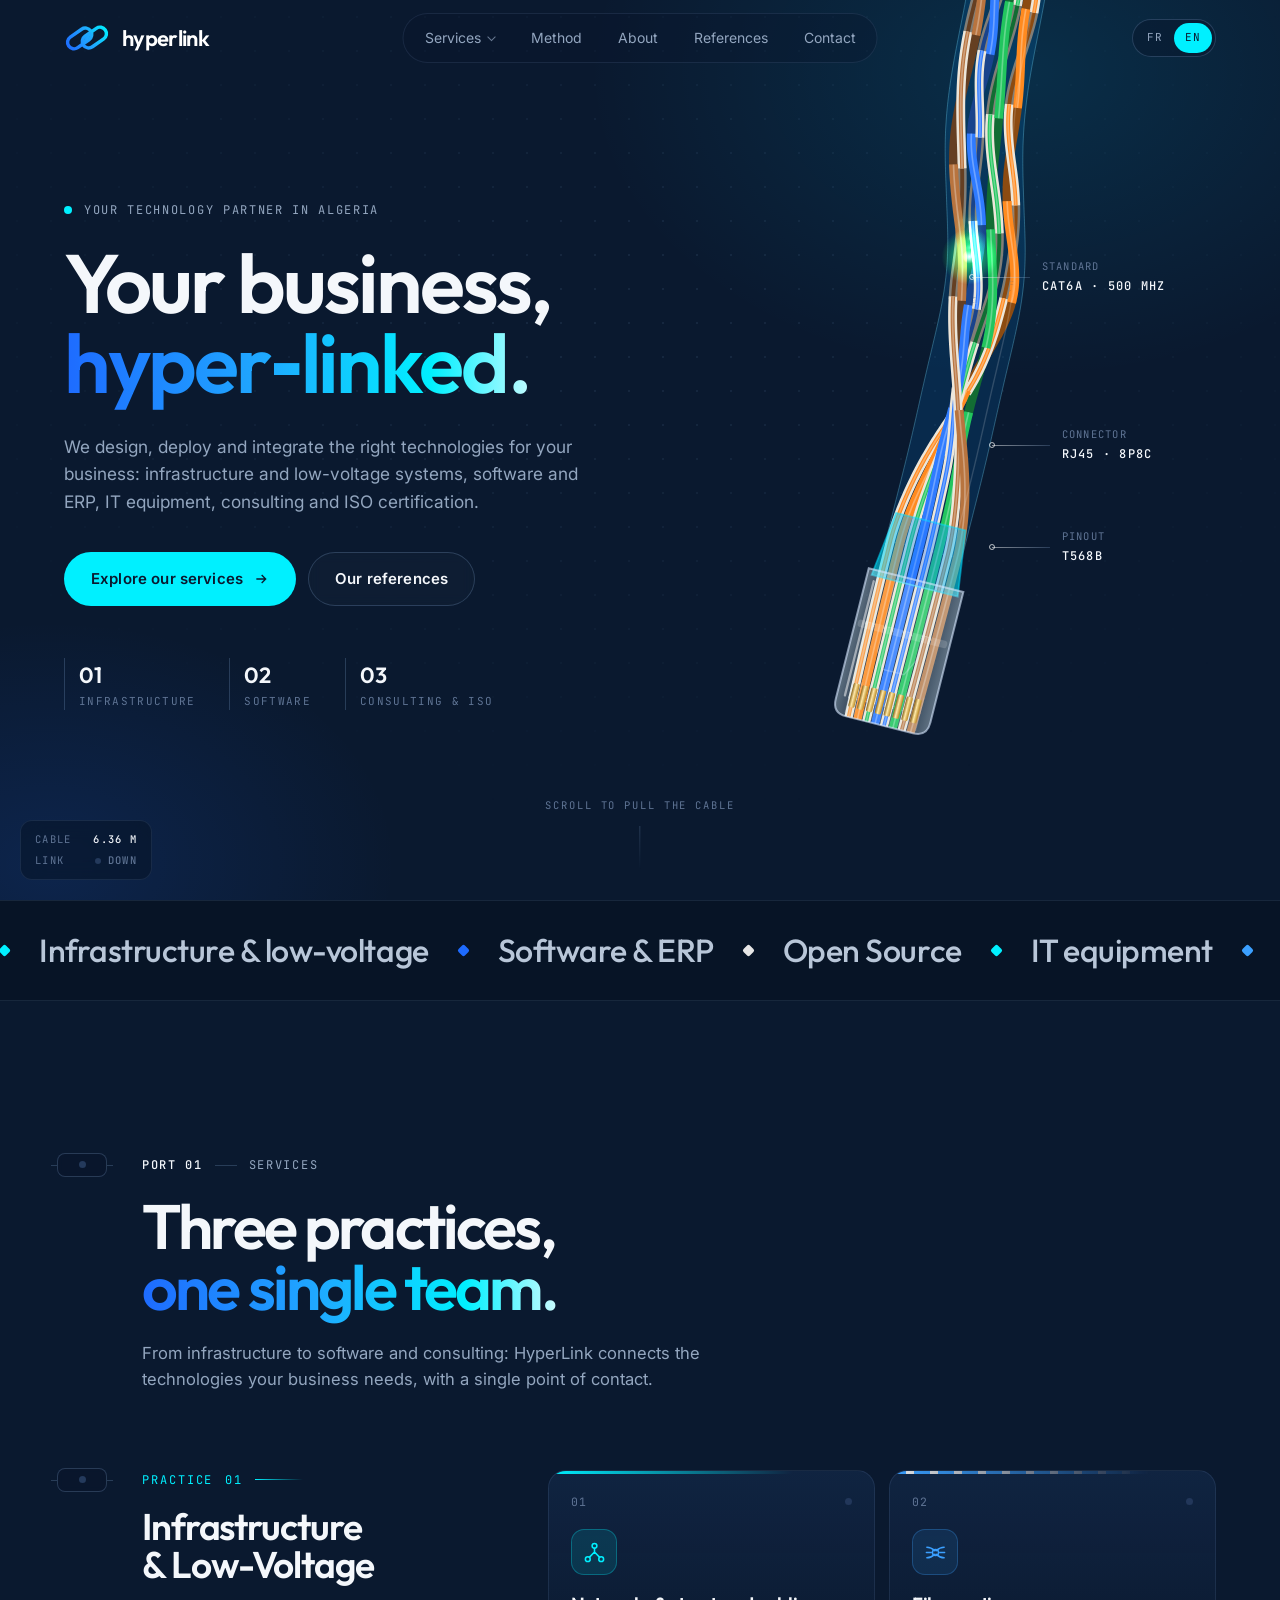
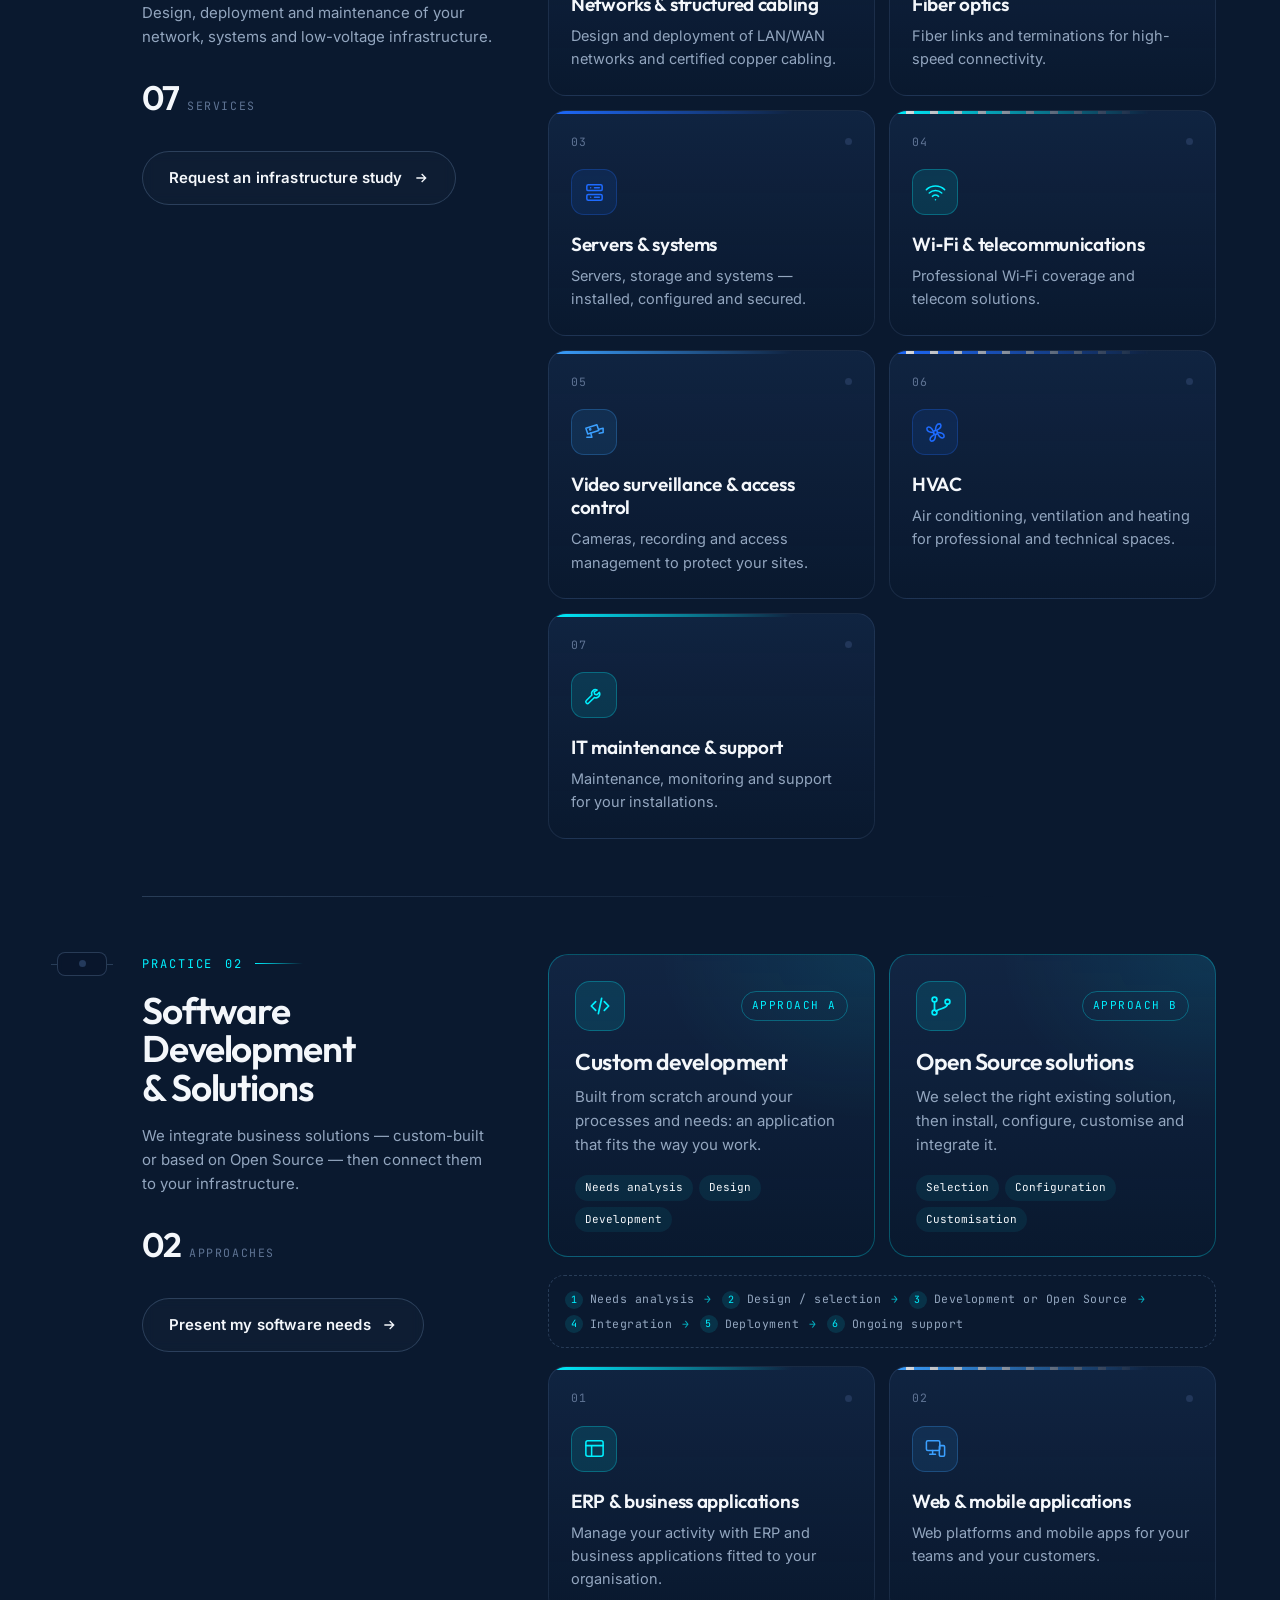
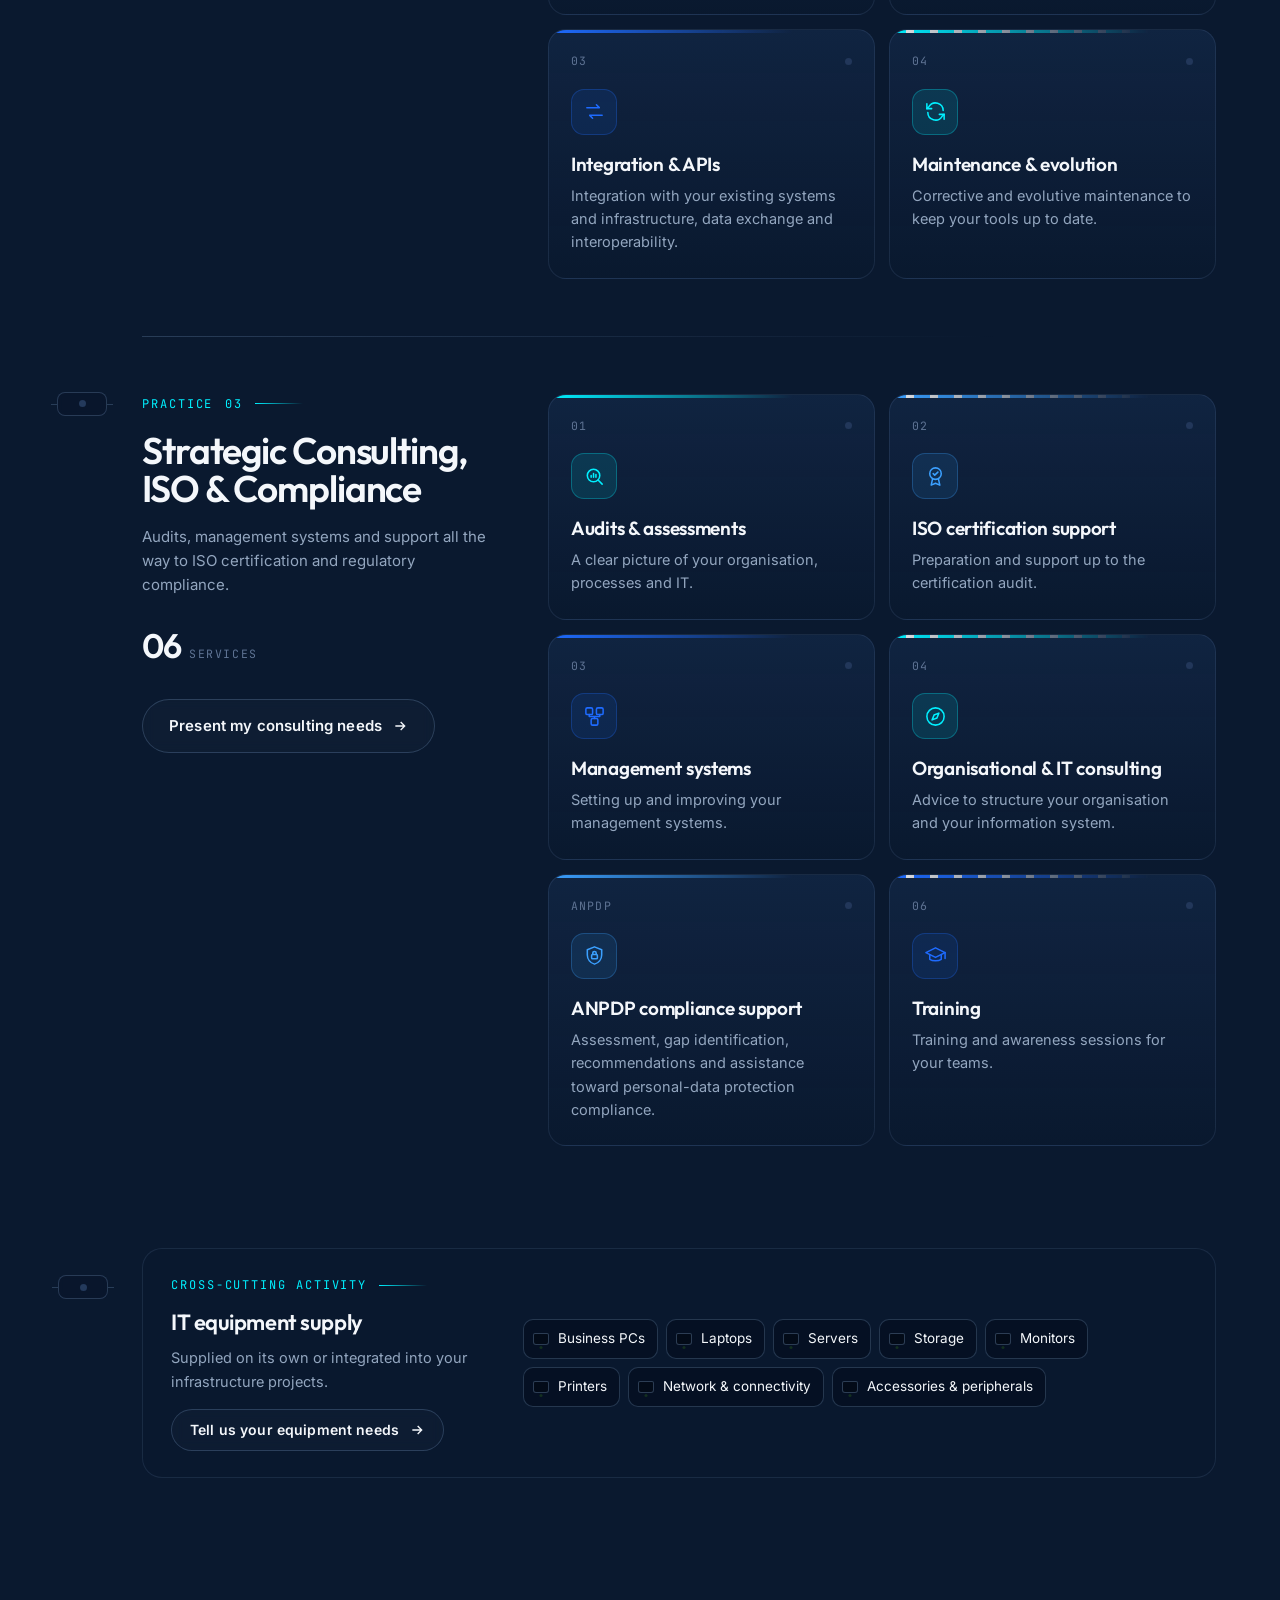
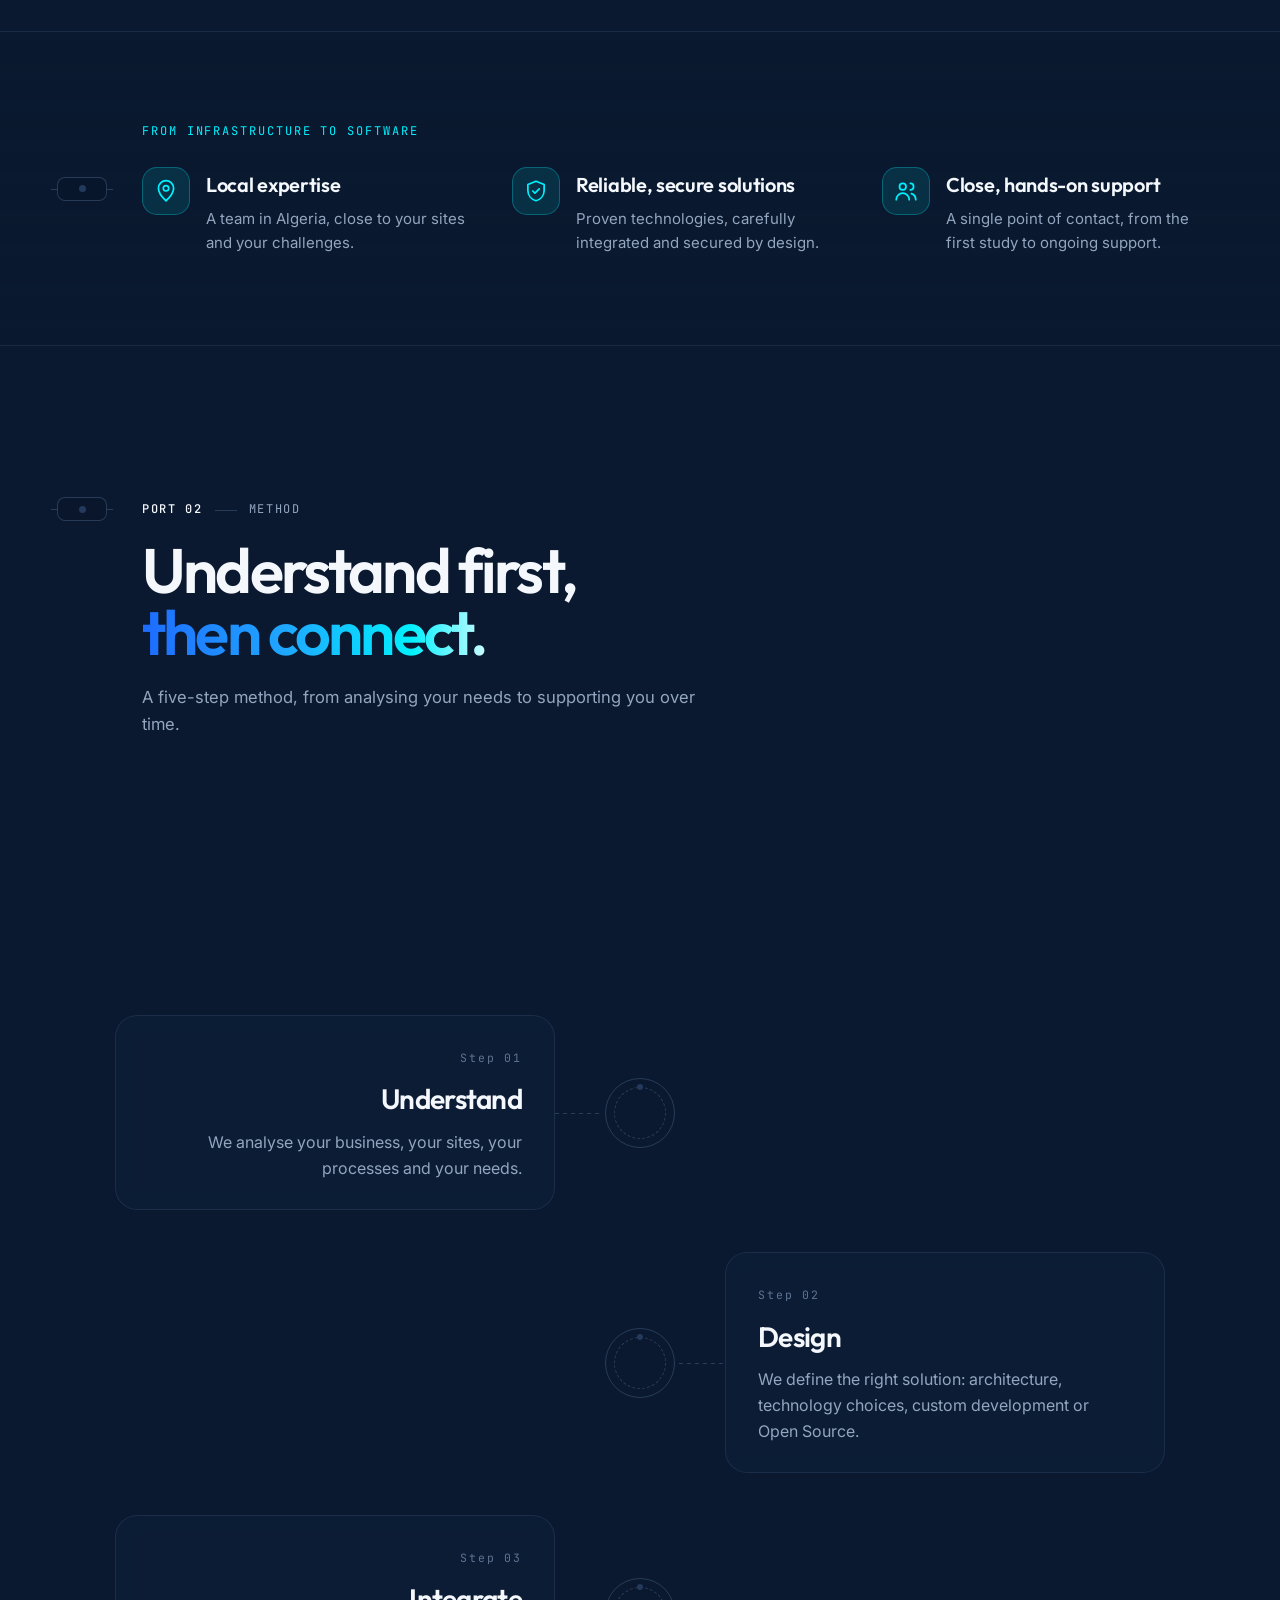
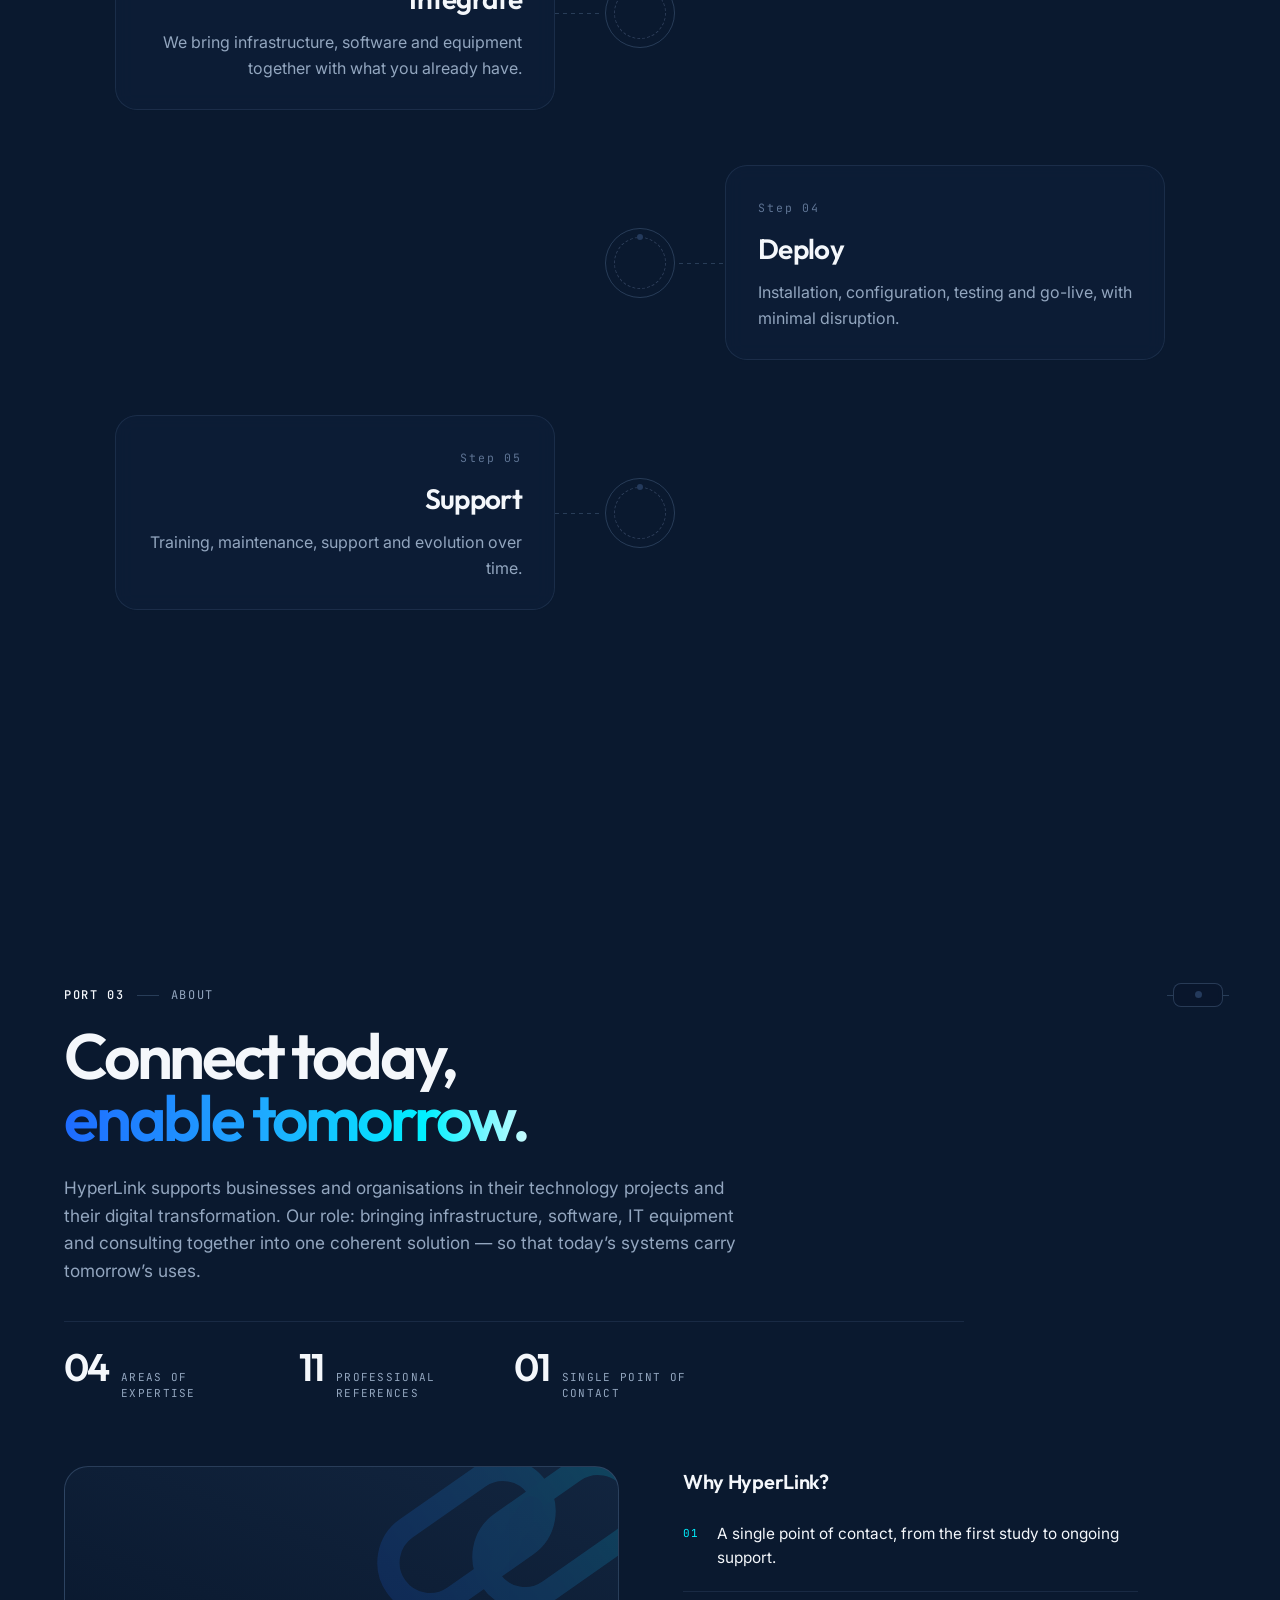
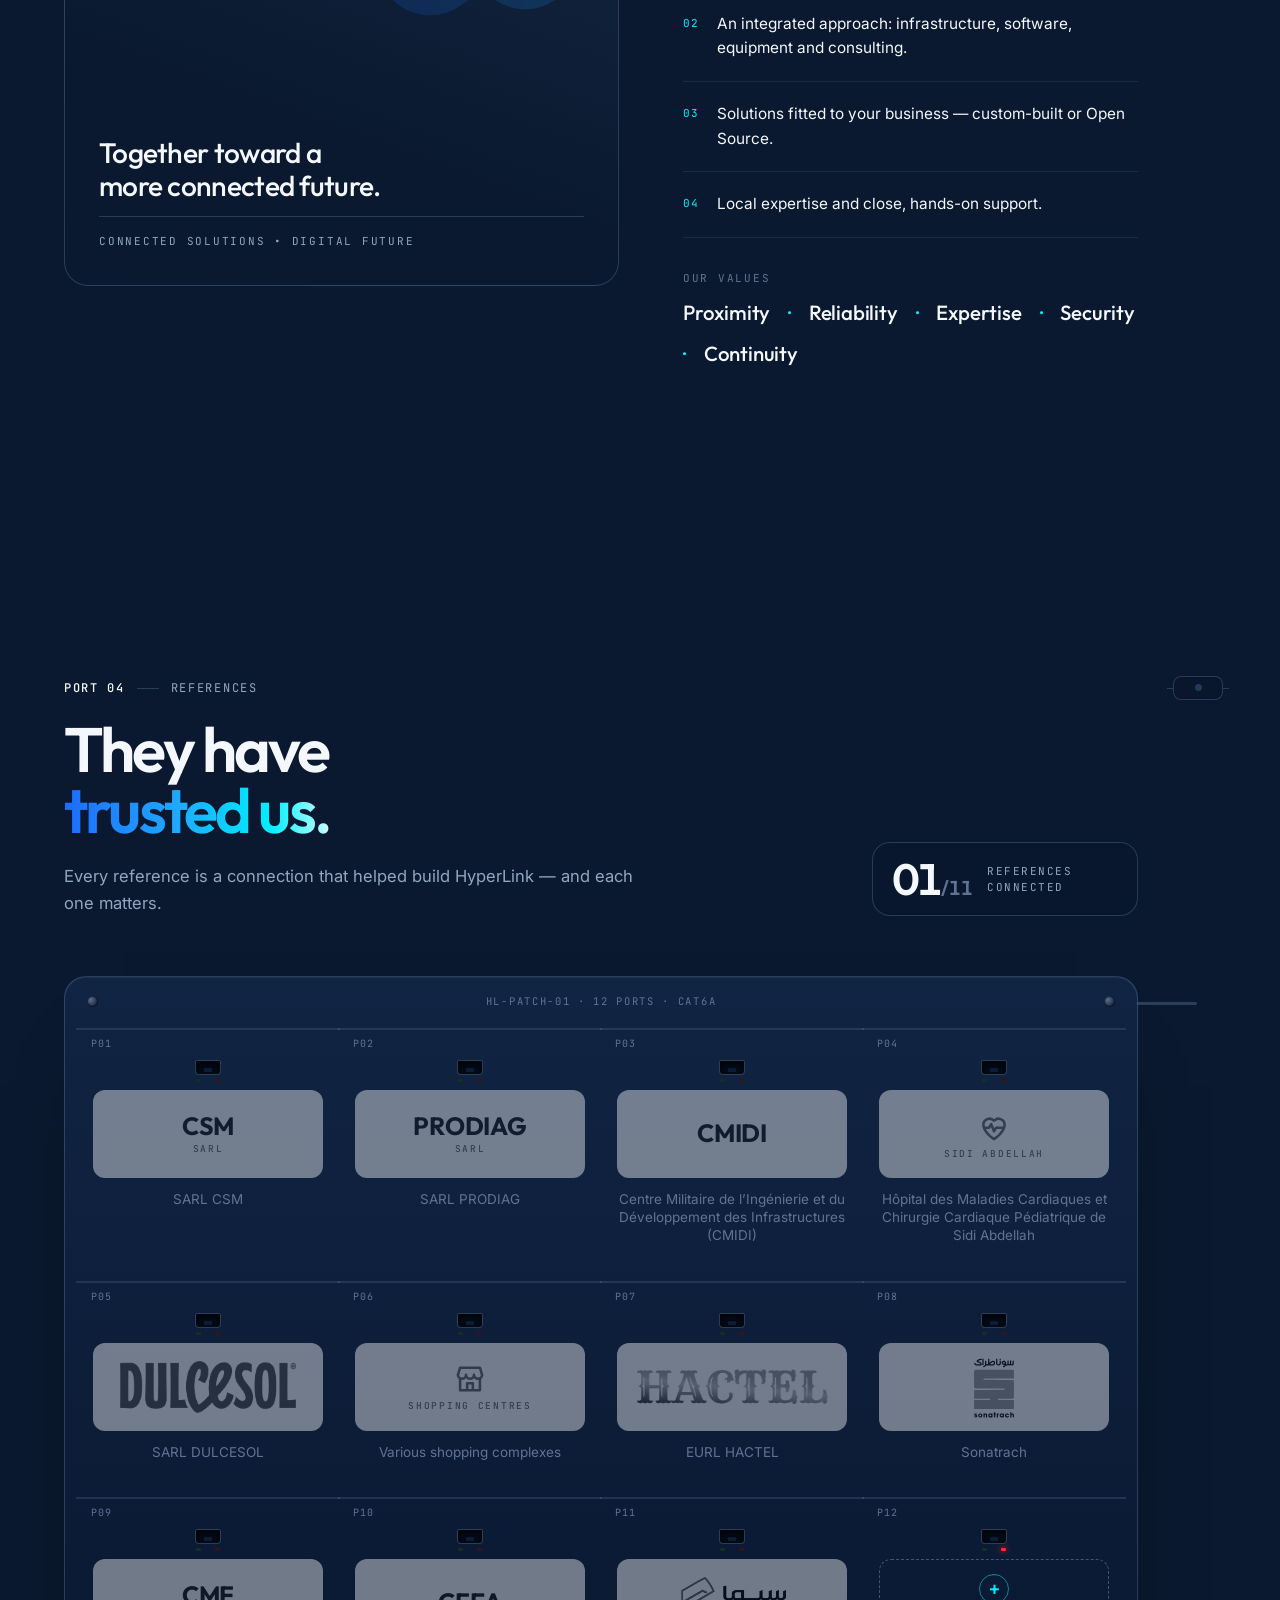
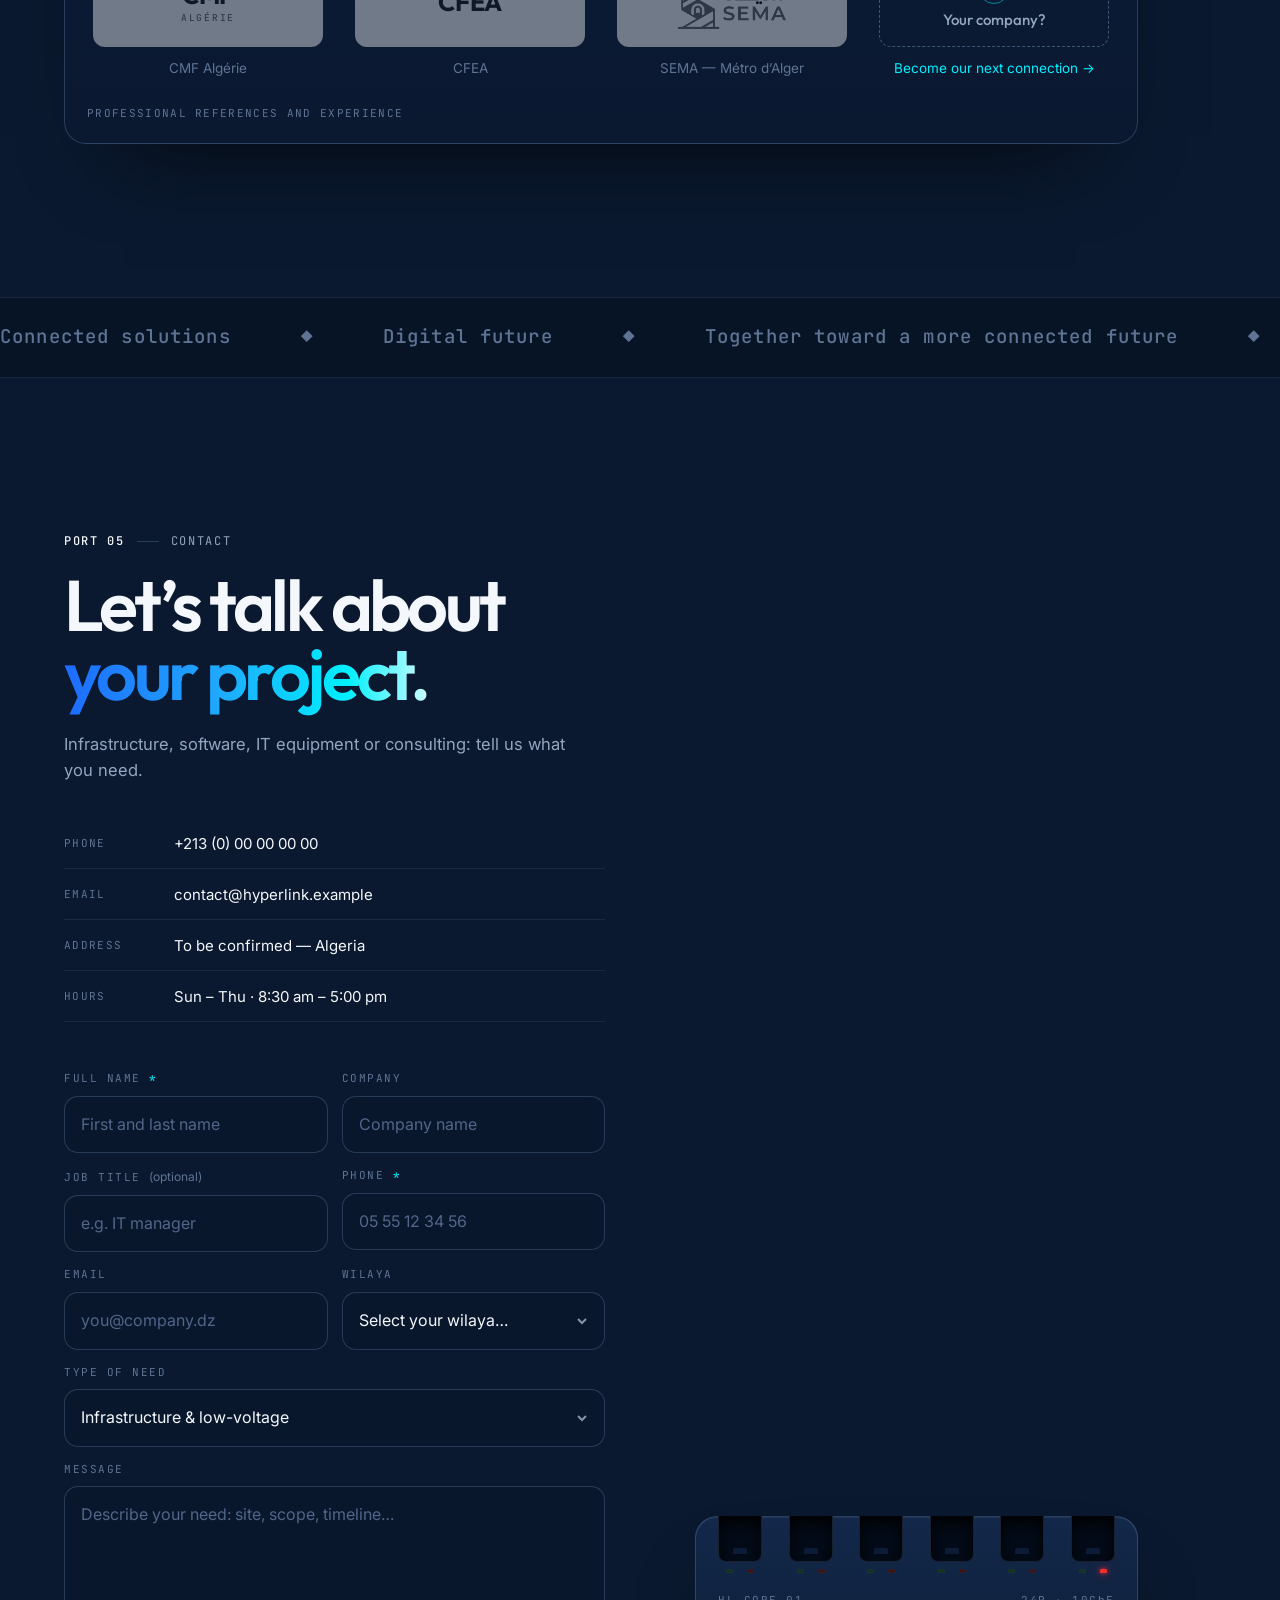
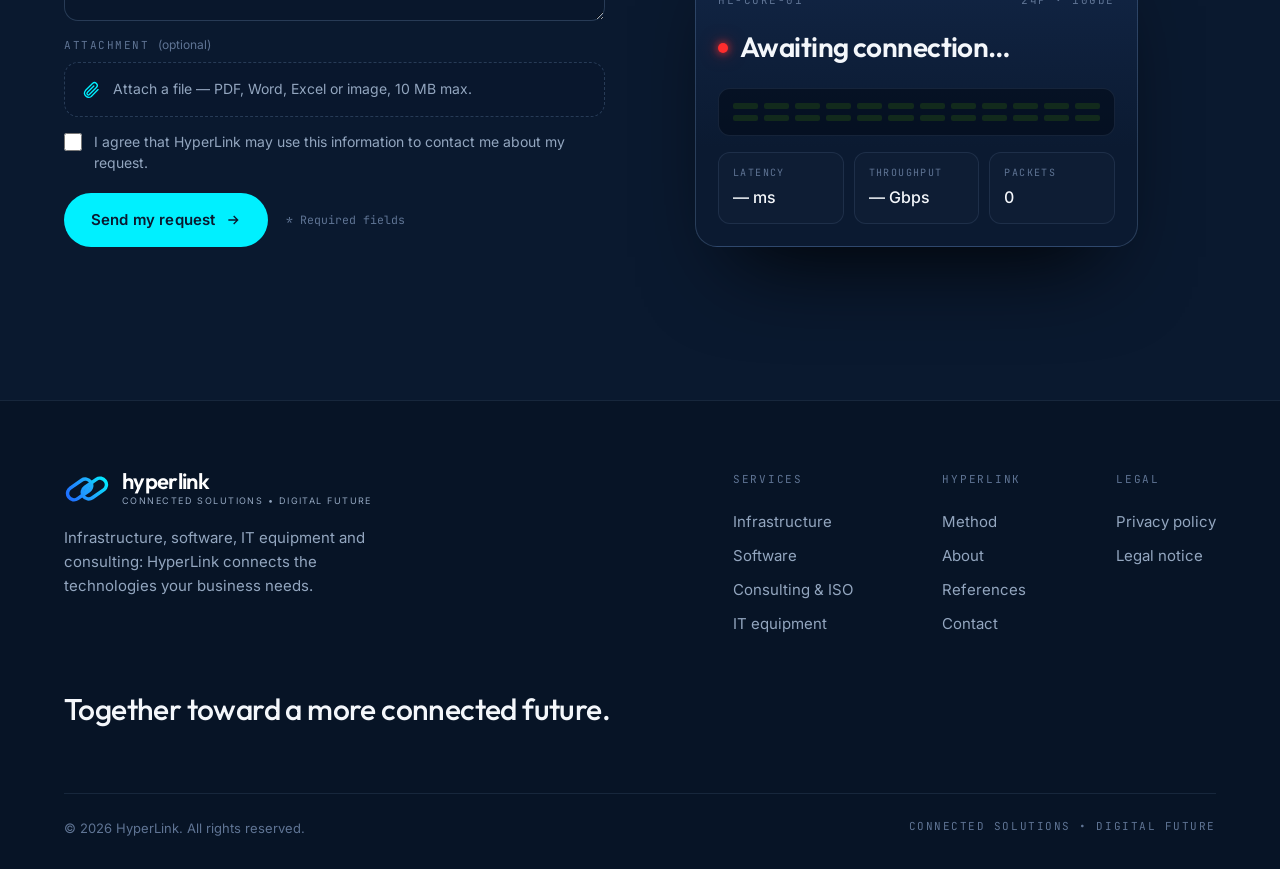
==== commit 20a2213b: "Replace the About diagram with an editorial layout - Drop the convergence diagram and all circuit vi" ====
--- a/index.html
+++ b/index.html
@@ -492,52 +492,22 @@
           <p class="port-tag"><b>Port 03</b> <span data-i18n="nav.about">About</span></p>
           <h2 class="about-statement" data-i18n-html="about.statement">Connect today,<br><span class="grad">enable tomorrow.</span></h2>
           <p class="about-lead" data-i18n="about.vision">HyperLink is a technology company that supports businesses and organisations in their technology projects and digital transformation.</p>
+          <ul class="about-facts">
+            <li><b>04</b><span data-i18n="about.fact1">areas of expertise</span></li>
+            <li><b>11</b><span data-i18n="about.fact2">professional references</span></li>
+            <li><b>01</b><span data-i18n="about.fact3">single point of contact</span></li>
+          </ul>
         </div>
 
         <div class="about-grid">
-          <!-- convergence diagram: four expertises → one partner -->
-          <figure class="hub">
-            <svg class="hub-svg" viewBox="0 0 440 360" role="img" aria-labelledby="hub-title">
-              <title id="hub-title" data-i18n="about.diagramAlt">Infrastructure, software, equipment and consulting connected by HyperLink</title>
-              <g class="hub-links">
-                <path pathLength="1" d="M104 96C150 124 168 140 186 156"/>
-                <path pathLength="1" d="M336 96C290 124 272 140 254 156"/>
-                <path pathLength="1" d="M104 264C150 236 168 220 186 204"/>
-                <path pathLength="1" d="M336 264C290 236 272 220 254 204"/>
-              </g>
-              <g class="hub-pulses">
-                <path d="M104 96C150 124 168 140 186 156"/>
-                <path d="M336 96C290 124 272 140 254 156" style="--i:1"/>
-                <path d="M104 264C150 236 168 220 186 204" style="--i:2"/>
-                <path d="M336 264C290 236 272 220 254 204" style="--i:3"/>
-              </g>
-              <circle class="hub-core" cx="220" cy="180" r="58"/>
-              <use class="hub-mark" href="#hl-mark" x="182" y="156" width="76" height="49"/>
-              <g class="hub-nodes">
-                <g transform="translate(76 76)">
-                  <circle r="34"/>
-                  <path transform="translate(-11 -18)" d="M11 2.5a2.4 2.4 0 1 1 0 4.8 2.4 2.4 0 0 1 0-4.8M4 16.5a2.4 2.4 0 1 1 0 4.8 2.4 2.4 0 0 1 0-4.8M18 16.5a2.4 2.4 0 1 1 0 4.8 2.4 2.4 0 0 1 0-4.8M11 7.3v3.4M11 10.7 5.6 15.6M11 10.7l5.4 4.9"/>
-                  <text y="52" data-i18n="mm.infra">Infrastructure</text>
-                </g>
-                <g transform="translate(364 76)">
-                  <circle r="34"/>
-                  <path transform="translate(-11 -11)" d="m7 6-5 5 5 5M15 6l5 5-5 5M12.6 3.4 9.4 18.6"/>
-                  <text y="52" data-i18n="mm.soft">Software</text>
-                </g>
-                <g transform="translate(76 284)">
-                  <circle r="34"/>
-                  <path transform="translate(-11 -11)" d="M2.5 3.5h17v6h-17zM2.5 12.5h17v6h-17zM5.5 6h.01M5.5 15h.01M9 6h5M9 15h5"/>
-                  <text y="52" data-i18n="mm.equip">IT equipment</text>
-                </g>
-                <g transform="translate(364 284)">
-                  <circle r="34"/>
-                  <path transform="translate(-11 -11)" d="M11 2.4 4.2 5.1v5c0 4.2 2.9 7.6 6.8 8.6 3.9-1 6.8-4.4 6.8-8.6v-5z"/>
-                  <path transform="translate(-11 -11)" d="m8.3 10.8 1.8 1.8 3.6-3.6"/>
-                  <text y="52" data-i18n="mm.iso">Consulting &amp; ISO</text>
-                </g>
-              </g>
-            </svg>
-            <figcaption data-i18n="about.diagramCaption">One partner, four connected areas of expertise.</figcaption>
+          <!-- brand panel — replace this block with a real photo when the client provides one
+               (keep the same wrapper: <figure class="about-visual"> <img …> <figcaption>) -->
+          <figure class="about-visual">
+            <div class="about-brand">
+              <svg class="about-mark" aria-hidden="true"><use href="#hl-mark"/></svg>
+              <p class="about-signature" data-i18n="footer.closing">Together toward a more connected future.</p>
+              <p class="about-baseline" data-i18n="brand.tagline">Connected solutions • Digital future</p>
+            </div>
           </figure>
 
           <div class="about-side">
@@ -550,13 +520,9 @@
             </ol>
             <div class="values reveal" style="--d:.12s">
               <p class="values-label" data-i18n="about.valuesTitle">Our values</p>
-              <ul class="values-list">
-                <li><span class="card-icon"><svg viewBox="0 0 24 24" fill="none" stroke="currentColor" stroke-width="1.6" stroke-linecap="round" stroke-linejoin="round"><circle cx="9" cy="8" r="3"/><path d="M3 20c0-3.3 2.7-6 6-6s6 2.7 6 6M16 11a3 3 0 1 0 0-6M21 20c0-2.6-1.6-4.8-4-5.6"/></svg></span><b data-i18n="value.1">Proximity</b></li>
-                <li><span class="card-icon"><svg viewBox="0 0 24 24" fill="none" stroke="currentColor" stroke-width="1.6" stroke-linecap="round" stroke-linejoin="round"><circle cx="12" cy="12" r="9"/><path d="m8.5 12 2.5 2.5 4.5-5"/></svg></span><b data-i18n="value.2">Reliability</b></li>
-                <li><span class="card-icon"><svg viewBox="0 0 24 24" fill="none" stroke="currentColor" stroke-width="1.6" stroke-linecap="round" stroke-linejoin="round"><rect x="6" y="6" width="12" height="12" rx="2"/><path d="M9 2.5V6M15 2.5V6M9 18v3.5M15 18v3.5M2.5 9H6M2.5 15H6M18 9h3.5M18 15h3.5M10 10h4v4h-4z"/></svg></span><b data-i18n="value.3">Expertise</b></li>
-                <li><span class="card-icon"><svg viewBox="0 0 24 24" fill="none" stroke="currentColor" stroke-width="1.6" stroke-linecap="round" stroke-linejoin="round"><path d="M12 3 4.5 6v5.5c0 4.6 3.2 8.3 7.5 9.5 4.3-1.2 7.5-4.9 7.5-9.5V6L12 3z"/><rect x="9" y="11" width="6" height="4.5" rx="1"/><path d="M10.2 11V9.6a1.8 1.8 0 0 1 3.6 0V11"/></svg></span><b data-i18n="value.4">Security</b></li>
-                <li><span class="card-icon"><svg viewBox="0 0 24 24" fill="none" stroke="currentColor" stroke-width="1.6" stroke-linecap="round" stroke-linejoin="round"><path d="M6.5 8.5a3.5 3.5 0 1 0 0 7c2.5 0 3.5-2 5.5-3.5s3-3.5 5.5-3.5a3.5 3.5 0 1 1 0 7c-2.5 0-3.5-2-5.5-3.5S9 8.5 6.5 8.5z"/></svg></span><b data-i18n="value.5">Continuity</b></li>
-              </ul>
+              <p class="values-line">
+                <span data-i18n="value.1">Proximity</span><span data-i18n="value.2">Reliability</span><span data-i18n="value.3">Expertise</span><span data-i18n="value.4">Security</span><span data-i18n="value.5">Continuity</span>
+              </p>
             </div>
           </div>
         </div>
--- a/css/style.css
+++ b/css/style.css
@@ -443,64 +443,39 @@
 .assure-item h3 { margin: 2px 0 6px; font-size: 20px; letter-spacing: -.015em; font-weight: 600; }
 .assure-item p { margin: 0; color: var(--muted); font-size: 15px; }
 
-/* about — statement + convergence diagram */
-.about-head { max-width: 900px; margin-bottom: clamp(44px, 5vw, 72px); }
-.about-statement {
-  margin: 20px 0 24px; font-size: clamp(2.3rem, 5vw, 4.6rem); line-height: .98; letter-spacing: -.05em; font-weight: 600;
-  text-wrap: balance;
-}
+/* about — editorial: statement, facts, reasons, brand panel */
+.about-head { max-width: 900px; margin-bottom: clamp(40px, 5vw, 64px); }
+.about-statement { margin: 20px 0 24px; font-size: clamp(2.3rem, 5vw, 4.6rem); line-height: .98; letter-spacing: -.05em; font-weight: 600; text-wrap: balance; }
 .about-lead { margin: 0; max-width: 680px; color: var(--muted); font-size: clamp(16px, 1.35vw, 19px); }
-.about-grid { display: grid; grid-template-columns: 1.05fr .95fr; gap: clamp(32px, 5vw, 72px); align-items: center; }
-
-.hub {
-  position: relative; margin: 0; padding: 18px 18px 22px; border-radius: 26px; overflow: hidden;
-  border: 1px solid var(--line-2);
-  background: linear-gradient(180deg, rgba(16, 34, 62, .55), rgba(9, 22, 44, .5));
-}
-.hub-svg { position: relative; width: 100%; height: auto; }
-.hub figcaption { position: relative; margin-top: 6px; text-align: center; font-family: var(--mono); font-size: 11px; letter-spacing: .12em; text-transform: uppercase; color: var(--muted); }
-
-.hub-links path { fill: none; stroke: rgba(140, 175, 220, .3); stroke-width: 1.4; stroke-dasharray: 1; stroke-dashoffset: 1; transition: stroke-dashoffset 1.1s var(--ease); }
-.hub-links path:nth-child(2) { transition-delay: .12s; }
-.hub-links path:nth-child(3) { transition-delay: .24s; }
-.hub-links path:nth-child(4) { transition-delay: .36s; }
-.about.is-live .hub-links path { stroke-dashoffset: 0; stroke: rgba(0, 240, 255, .35); }
-.hub-pulses path {
-  fill: none; stroke: var(--cyan); stroke-width: 1.8; stroke-linecap: round; opacity: 0;
-  stroke-dasharray: 8 190;
-}
-.about.is-live .hub-pulses path { opacity: .85; animation: hub-flow 4.5s linear infinite; animation-delay: calc(1s + var(--i, 0) * 1.1s); }
-@keyframes hub-flow { from { stroke-dashoffset: 190; } to { stroke-dashoffset: 0; } }
-
-.hub-core { fill: rgba(5, 14, 30, .75); stroke: rgba(140, 175, 220, .35); stroke-width: 1.3; transition: stroke .8s; }
-.about.is-live .hub-core { stroke: rgba(0, 240, 255, .6); }
-.hub-mark { opacity: .55; transition: opacity .8s .5s; }
-.about.is-live .hub-mark { opacity: 1; }
-
-.hub-nodes g { transition: opacity .7s var(--ease), transform .7s var(--ease); }
-.hub-nodes circle { fill: rgba(9, 22, 44, .9); stroke: rgba(140, 175, 220, .35); stroke-width: 1.4; transition: stroke .7s; }
-.hub-nodes path { fill: none; stroke: var(--platinum); stroke-width: 1.7; stroke-linecap: round; stroke-linejoin: round; transition: stroke .7s; }
-.hub-nodes text { fill: var(--muted); font-family: var(--mono); font-size: 11px; letter-spacing: .1em; text-transform: uppercase; text-anchor: middle; transition: fill .7s; }
-.about.is-live .hub-nodes circle { stroke: rgba(140, 175, 220, .5); }
-.about.is-live .hub-nodes text { fill: var(--text); }
-
-.about-sub { margin: 0 0 16px; font-size: 20px; letter-spacing: -.015em; font-weight: 600; }
-.why-list { display: grid; gap: 10px; margin: 0 0 30px; padding: 0; list-style: none; counter-reset: why; }
+.about-facts { display: flex; flex-wrap: wrap; gap: 14px 48px; margin: 36px 0 0; padding: 26px 0 0; list-style: none; border-top: 1px solid var(--line); }
+.about-facts li { display: flex; align-items: baseline; gap: 12px; }
+.about-facts b { font-family: var(--font-display); font-size: clamp(2rem, 3vw, 2.6rem); font-weight: 600; letter-spacing: -.04em; line-height: 1; }
+.about-facts span { max-width: 130px; font-family: var(--mono); font-size: 11px; line-height: 1.5; letter-spacing: .12em; text-transform: uppercase; color: var(--muted); }
+
+.about-grid { display: grid; grid-template-columns: 1fr .82fr; gap: clamp(32px, 5vw, 80px); align-items: start; }
+.about-sub { margin: 0 0 4px; font-size: 20px; letter-spacing: -.015em; font-weight: 600; }
+.why-list { margin: 0 0 32px; padding: 0; list-style: none; counter-reset: why; }
 .why-list li {
-  position: relative; padding: 14px 18px 14px 52px; border-radius: 14px; font-size: 15px;
-  border: 1px solid var(--line); background: rgba(10, 25, 47, .45); counter-increment: why;
-}
-.why-list li::before {
-  content: counter(why, decimal-leading-zero); position: absolute; left: 18px; top: 14px;
-  font-family: var(--mono); font-size: 11px; letter-spacing: .1em; color: var(--cyan);
-}
-.values { padding: 22px; border-radius: 20px; border: 1px solid var(--line-2); background: linear-gradient(180deg, rgba(19, 40, 72, .7), rgba(9, 22, 44, .6)); }
-.values-label { margin: 0 0 14px; font-family: var(--mono); font-size: 12px; letter-spacing: .16em; text-transform: uppercase; color: var(--cyan); }
-.values-list { display: flex; flex-wrap: wrap; gap: 8px; margin: 0; padding: 0; list-style: none; }
-.values-list li { display: flex; align-items: center; gap: 10px; padding: 8px 14px 8px 8px; border-radius: 999px; background: rgba(3, 11, 24, .4); border: 1px solid var(--line); }
-.values-list .card-icon { --c: var(--cyan); margin: 0; width: 32px; height: 32px; border-radius: 50%; }
-.values-list .card-icon svg { width: 17px; height: 17px; }
-.values-list b { font-family: var(--font-display); font-size: 15px; font-weight: 600; letter-spacing: -.01em; }
+  display: flex; gap: 18px; padding: 20px 0; border-bottom: 1px solid var(--line);
+  font-size: clamp(15px, 1.2vw, 16.5px); counter-increment: why;
+}
+.why-list li::before { content: counter(why, decimal-leading-zero); flex: none; padding-top: 3px; font-family: var(--mono); font-size: 11px; letter-spacing: .1em; color: var(--cyan); }
+.values-label { margin: 0 0 10px; font-family: var(--mono); font-size: 11px; letter-spacing: .16em; text-transform: uppercase; color: var(--dim); }
+.values-line { display: flex; flex-wrap: wrap; gap: 8px 18px; margin: 0; font-family: var(--font-display); font-size: clamp(17px, 1.6vw, 21px); font-weight: 500; letter-spacing: -.01em; }
+.values-line span + span::before { content: "·"; margin-right: 18px; color: var(--cyan); }
+
+/* brand panel — swap for a photo when one is available */
+.about-visual { position: relative; margin: 0; }
+.about-brand {
+  position: relative; overflow: hidden; display: flex; flex-direction: column; justify-content: flex-end;
+  min-height: 420px; padding: 34px; border-radius: 24px;
+  border: 1px solid var(--line-2); background: linear-gradient(200deg, #12253F 0%, #0A192F 60%);
+}
+.about-mark { position: absolute; top: -28px; right: -46px; width: 300px; height: 190px; opacity: .16; }
+.about-signature { position: relative; margin: 0 0 14px; font-family: var(--font-display); font-size: clamp(22px, 2.2vw, 30px); line-height: 1.15; letter-spacing: -.025em; font-weight: 500; text-wrap: balance; }
+.about-baseline { position: relative; margin: 0; padding-top: 16px; border-top: 1px solid var(--line-2); font-family: var(--mono); font-size: 11px; letter-spacing: .16em; text-transform: uppercase; color: var(--muted); }
+.about-visual img { width: 100%; height: 100%; min-height: 420px; object-fit: cover; border-radius: 24px; }
+.about-visual figcaption { margin-top: 10px; font-family: var(--mono); font-size: 11px; letter-spacing: .12em; text-transform: uppercase; color: var(--dim); }
 
 /* references — a 12-port patch panel: each reference gets plugged into HyperLink */
 .refs-head { display: flex; flex-wrap: wrap; align-items: flex-end; justify-content: space-between; gap: 24px 40px; margin-bottom: clamp(36px, 5vw, 60px); }
@@ -817,7 +792,8 @@
   .sub-grid, .sub-grid--2 { grid-template-columns: repeat(2, 1fr); }
   .equip { grid-template-columns: 1fr; }
   .about-grid { grid-template-columns: 1fr; }
-  .hub-svg { max-width: 460px; margin: 0 auto; display: block; }
+  .about-brand { min-height: 300px; }
+  .about-visual { order: -1; }
   .ref-grid { grid-template-columns: repeat(3, 1fr); }
   .assure-grid { grid-template-columns: 1fr; gap: 22px; }
   .pillar { grid-template-columns: 1fr; }
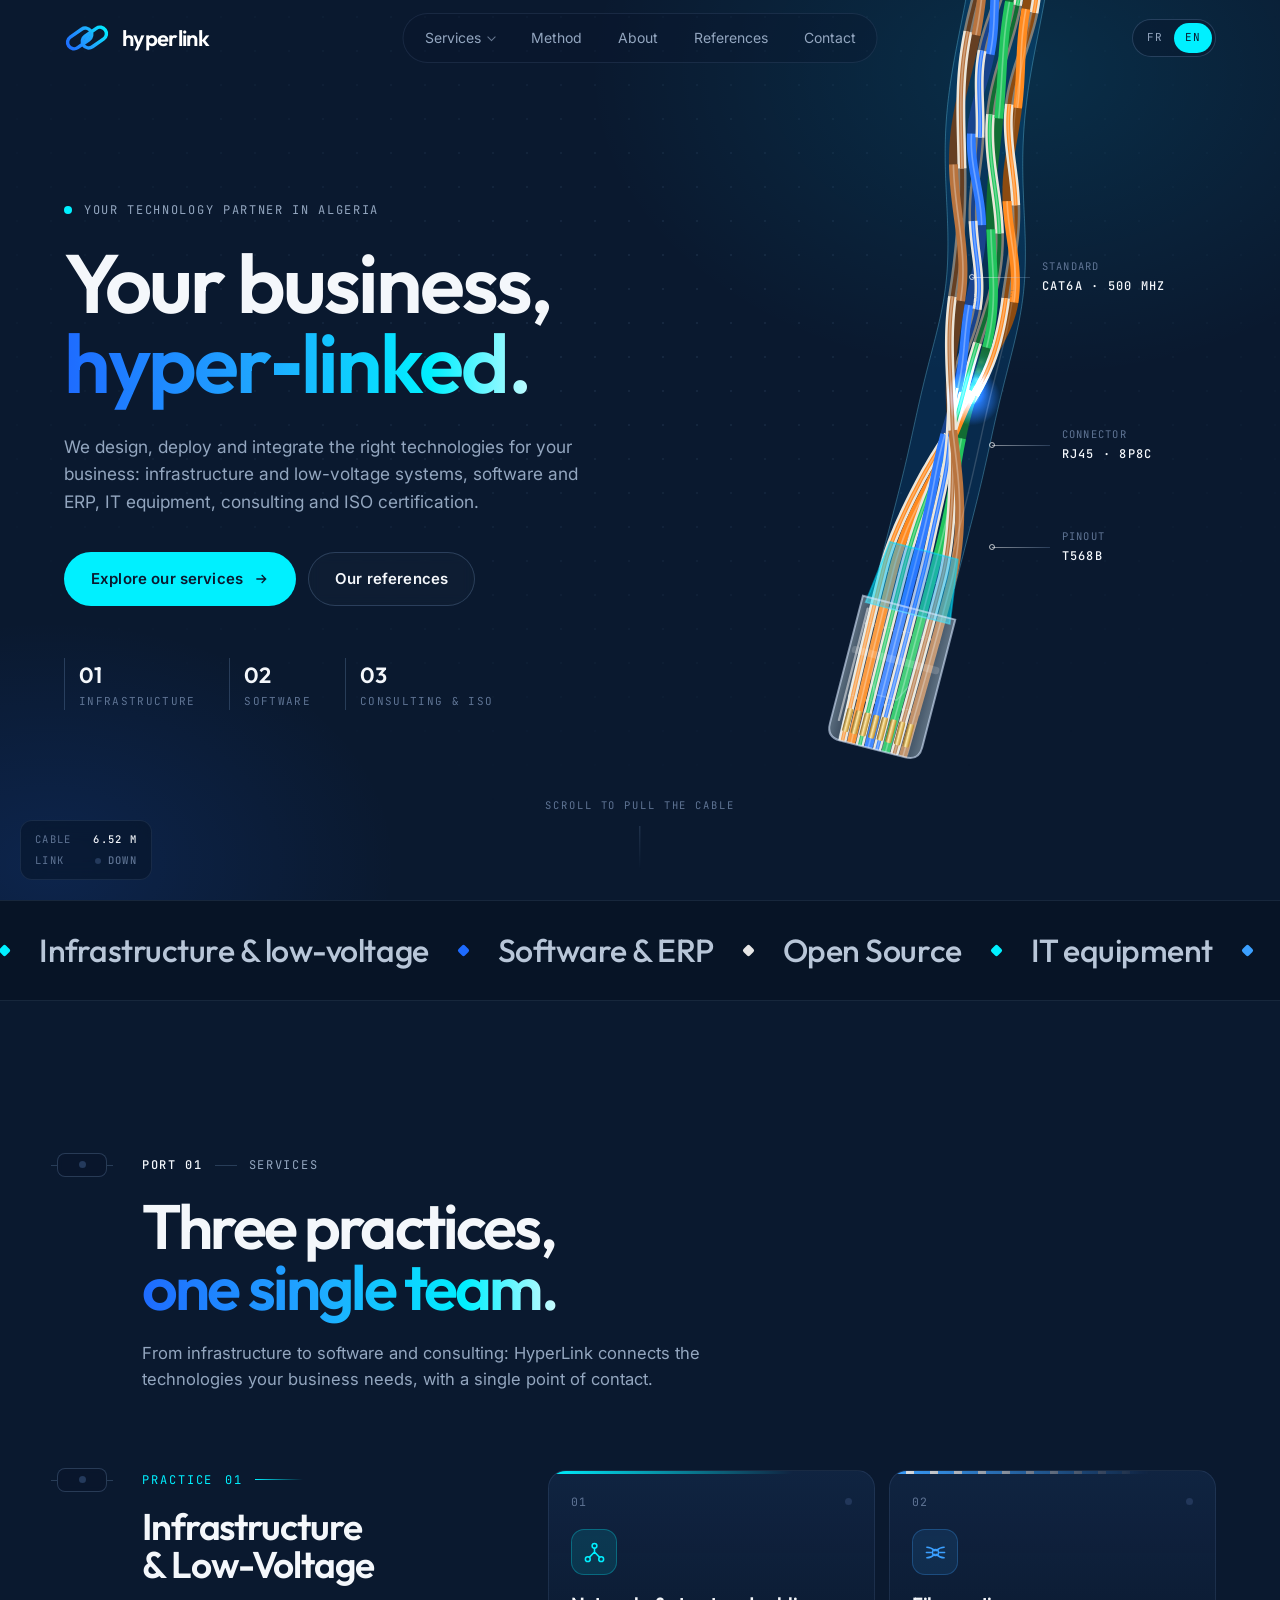
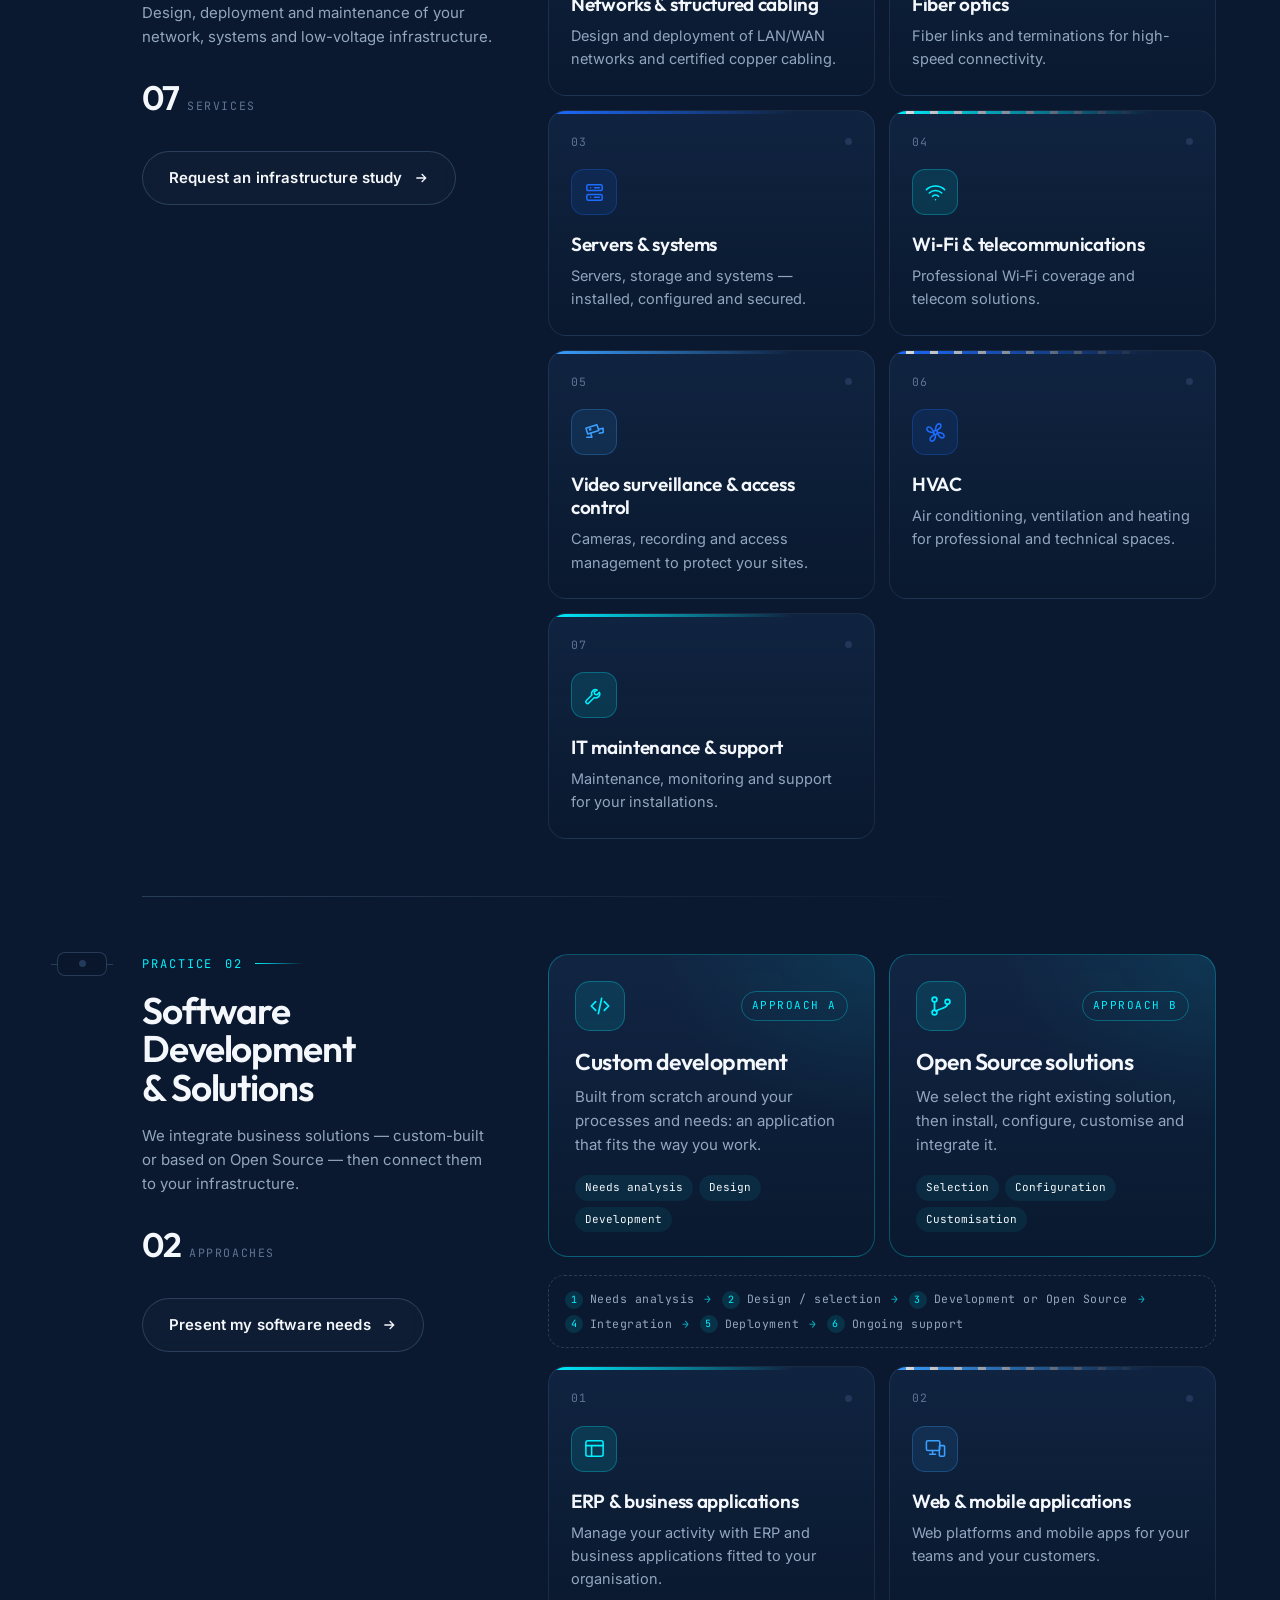
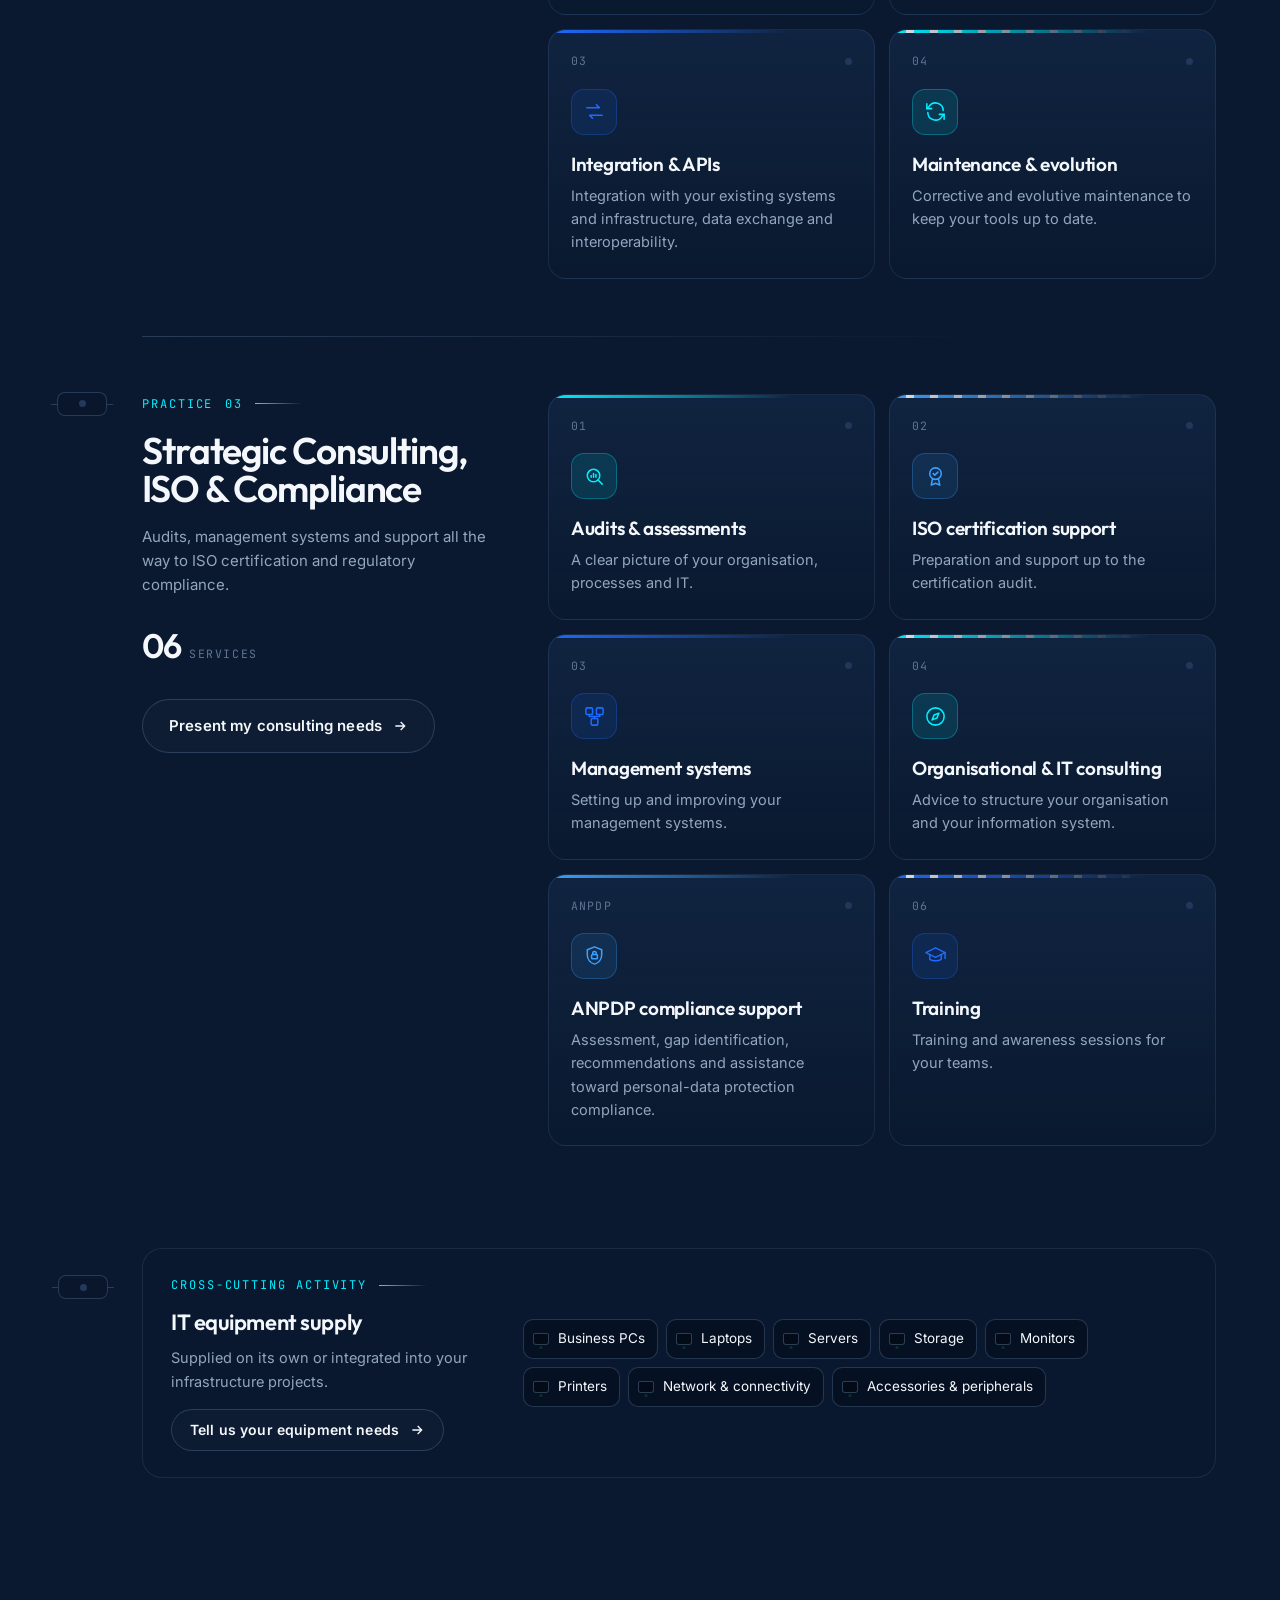
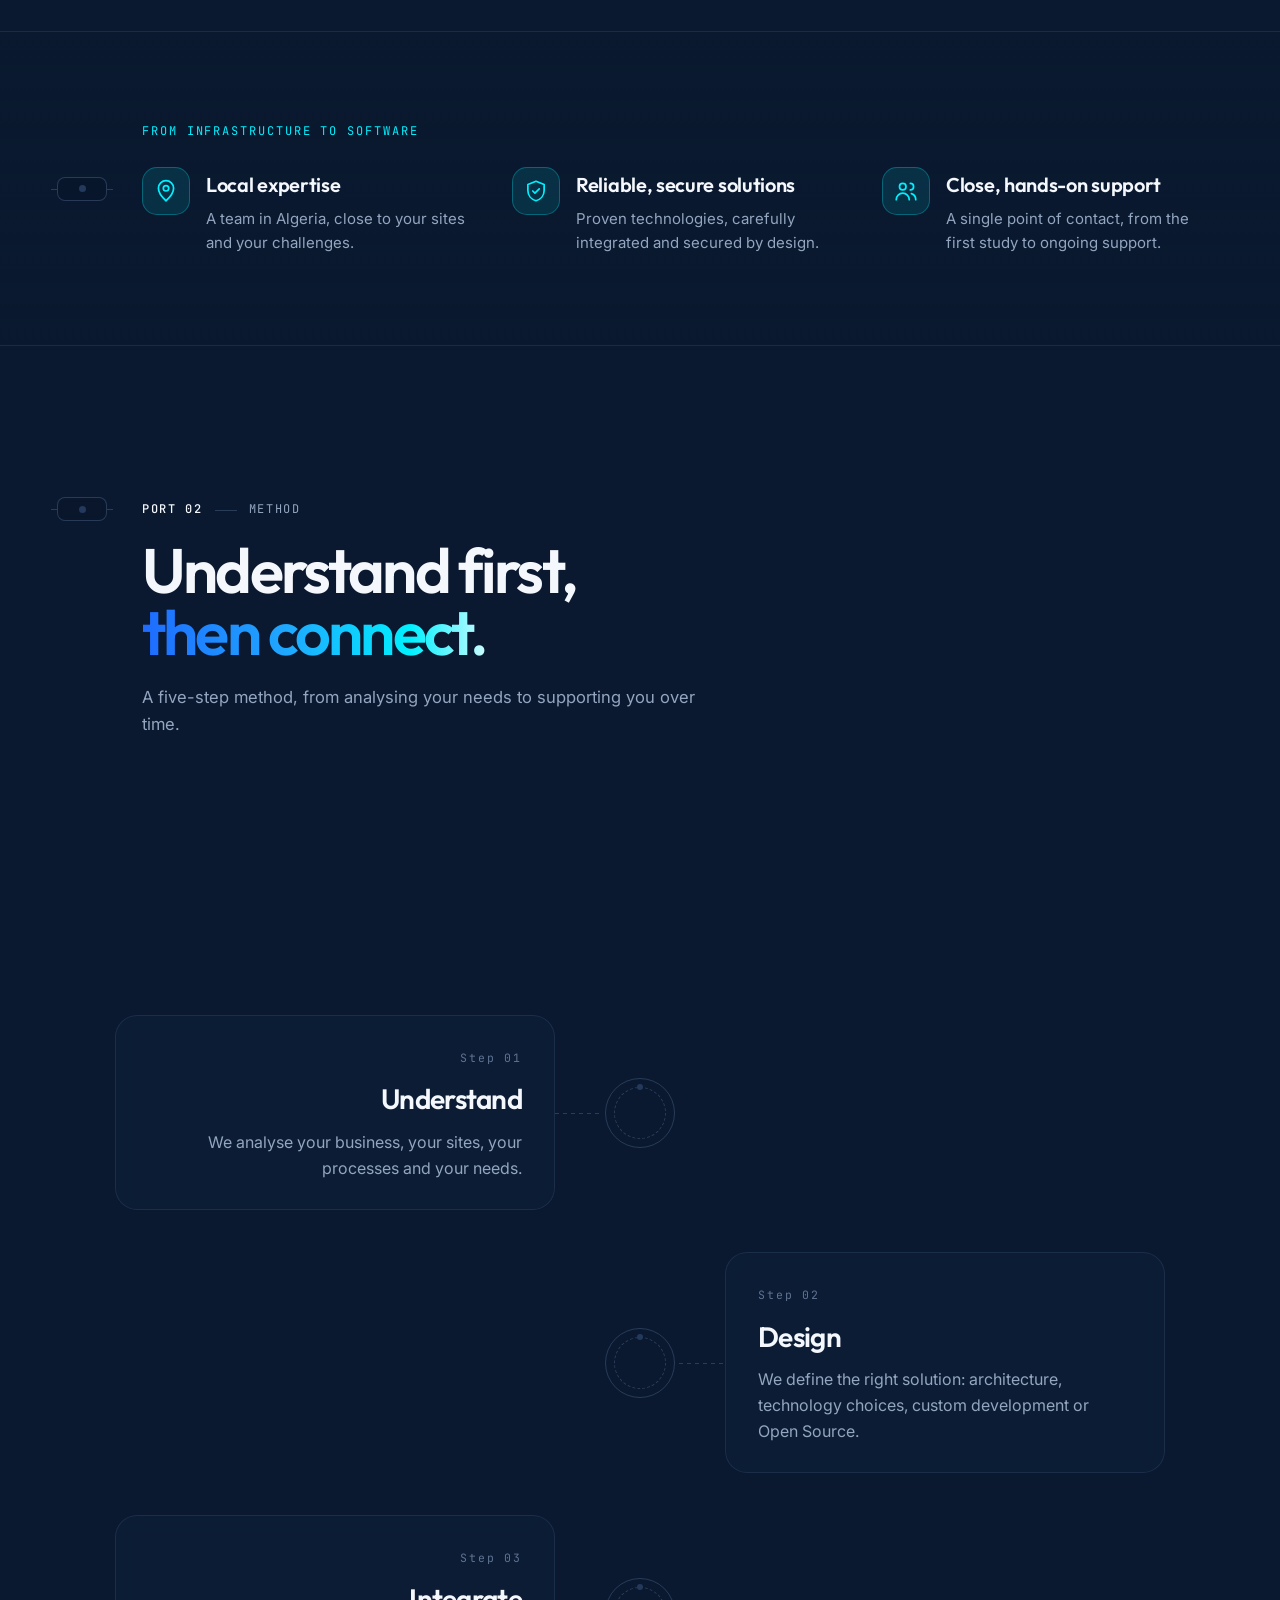
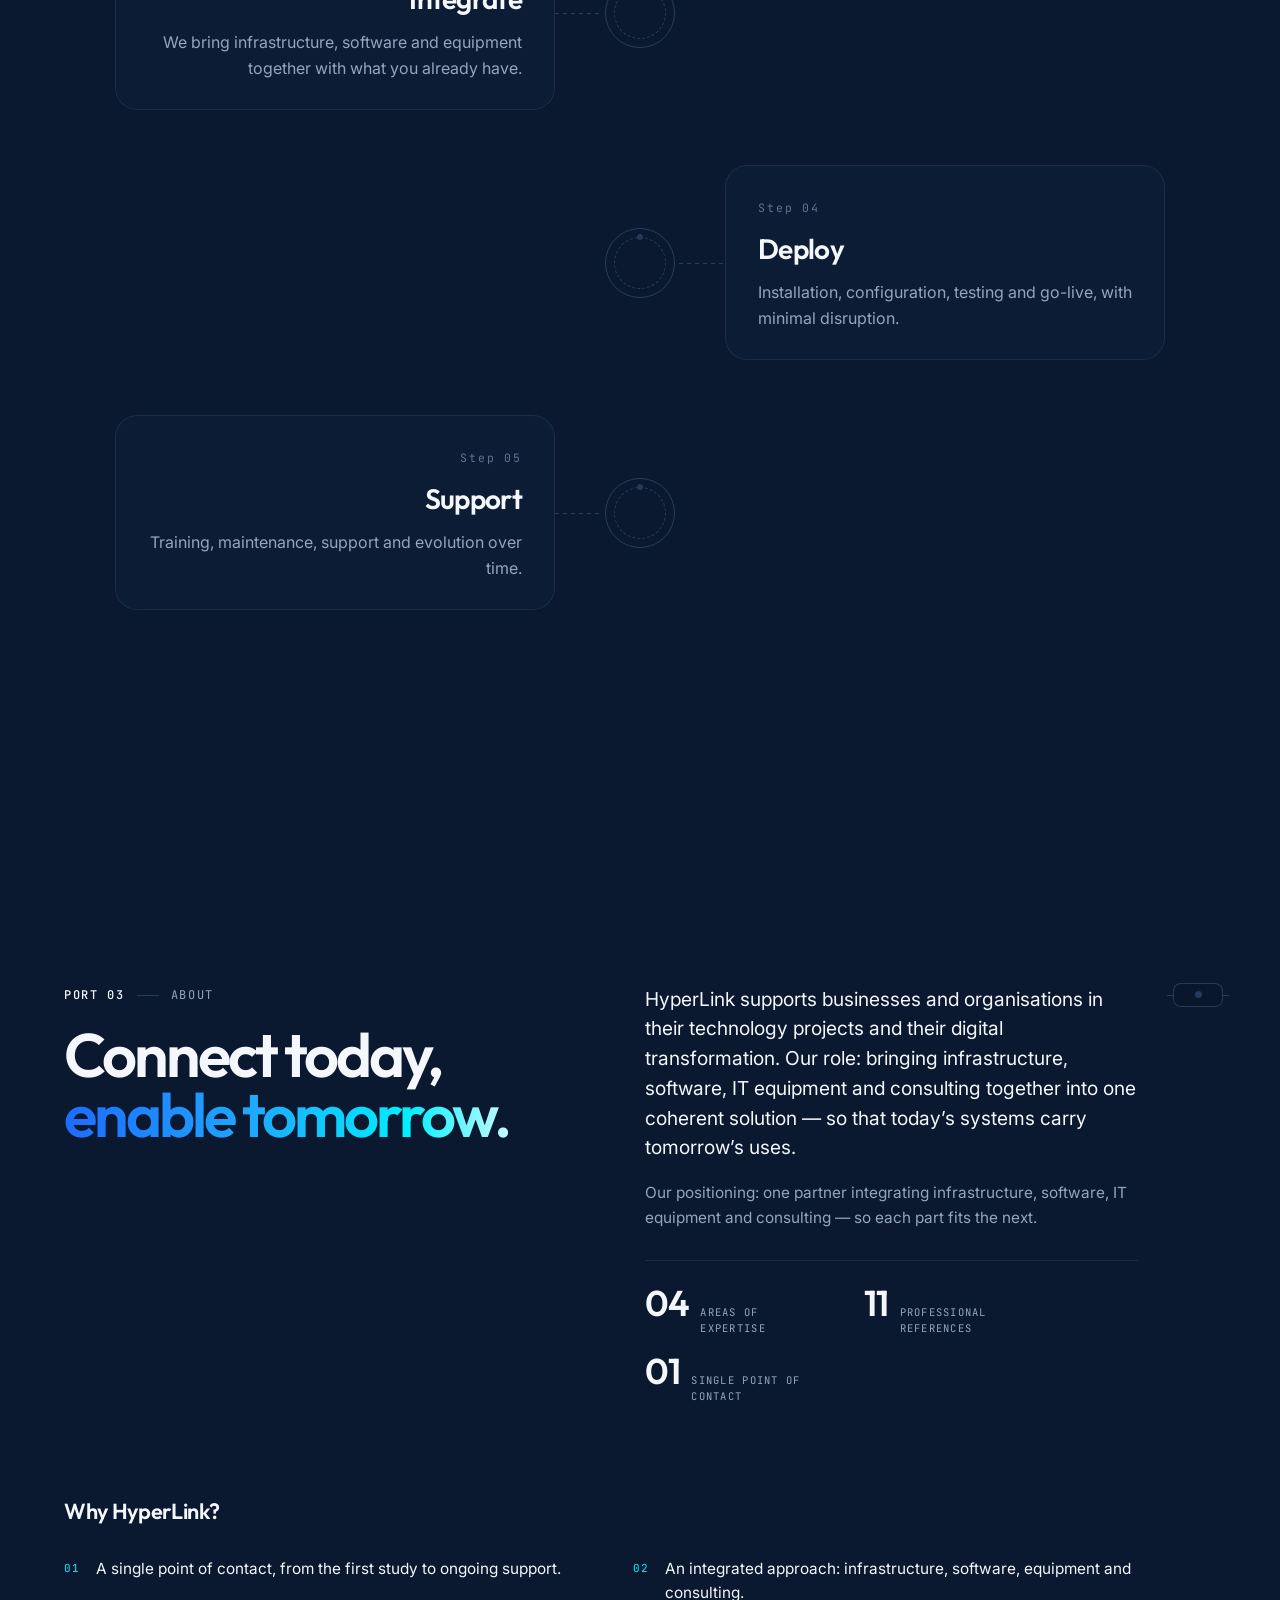
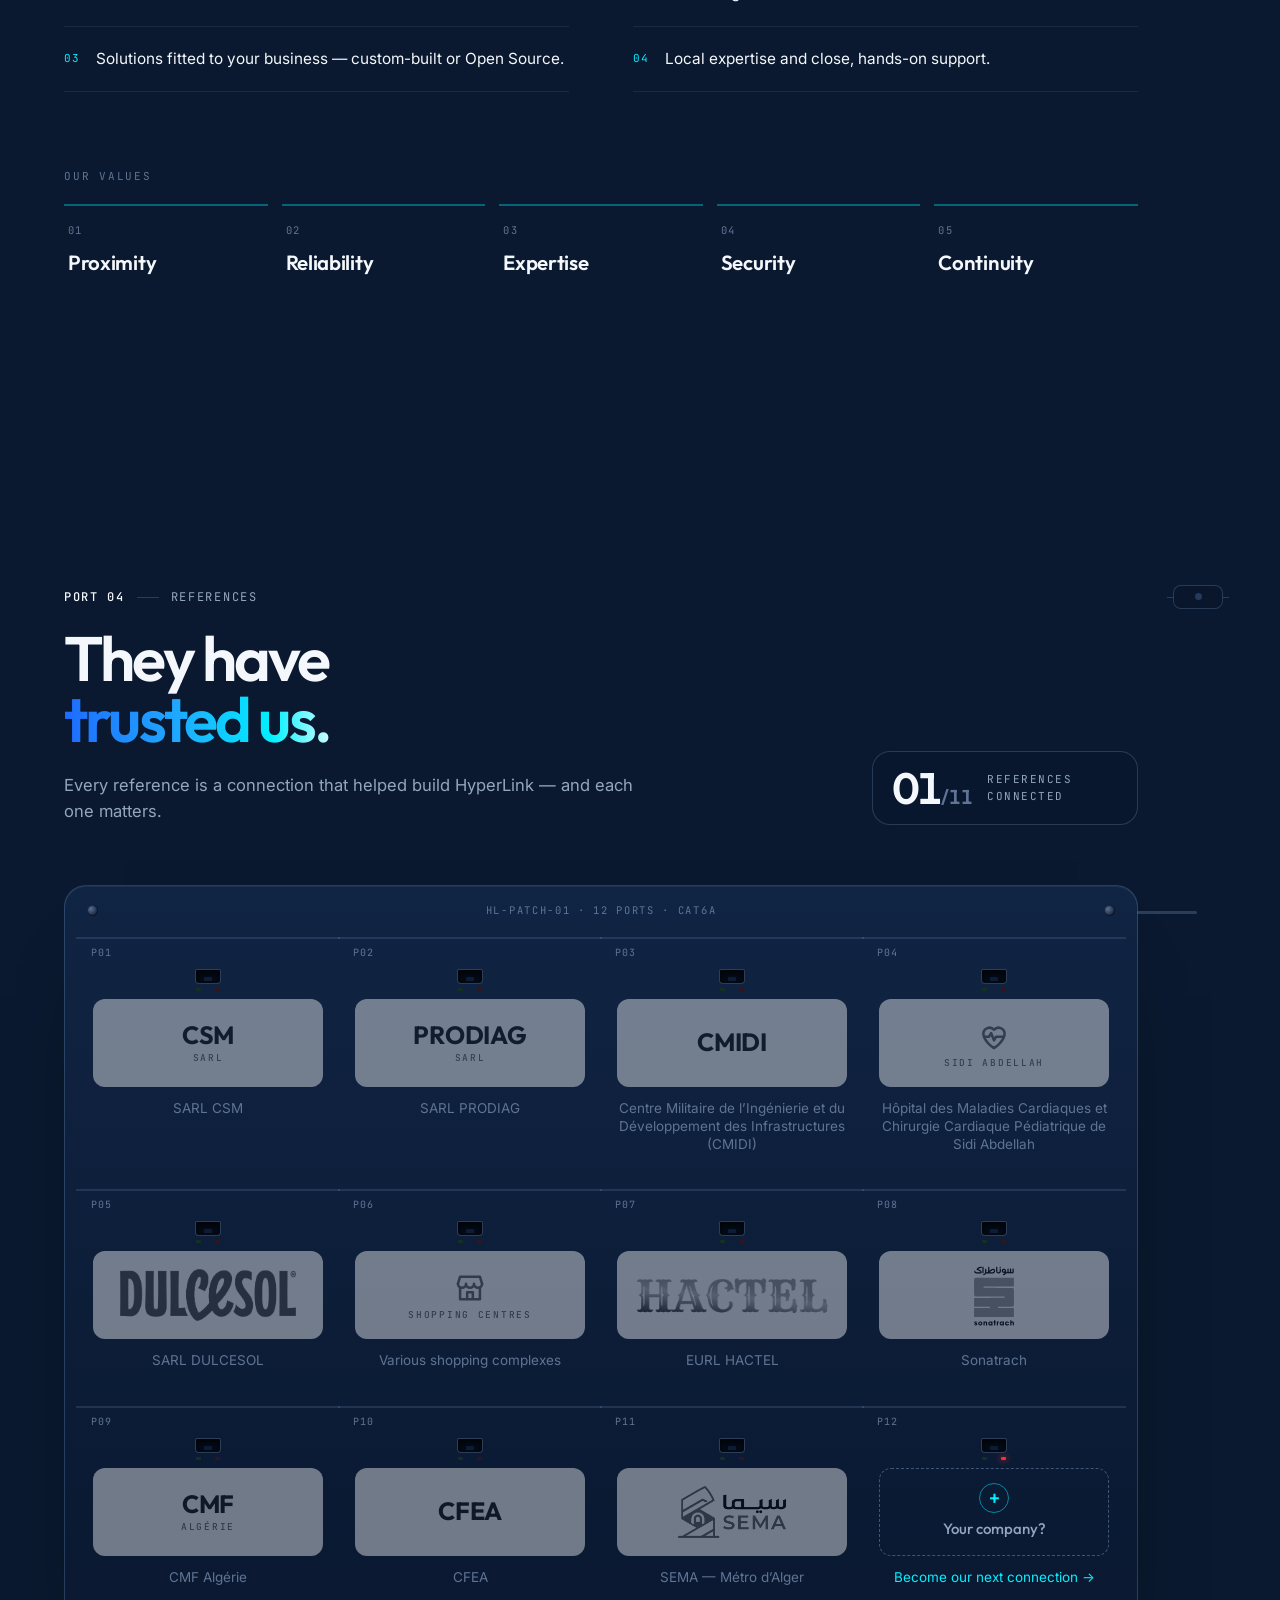
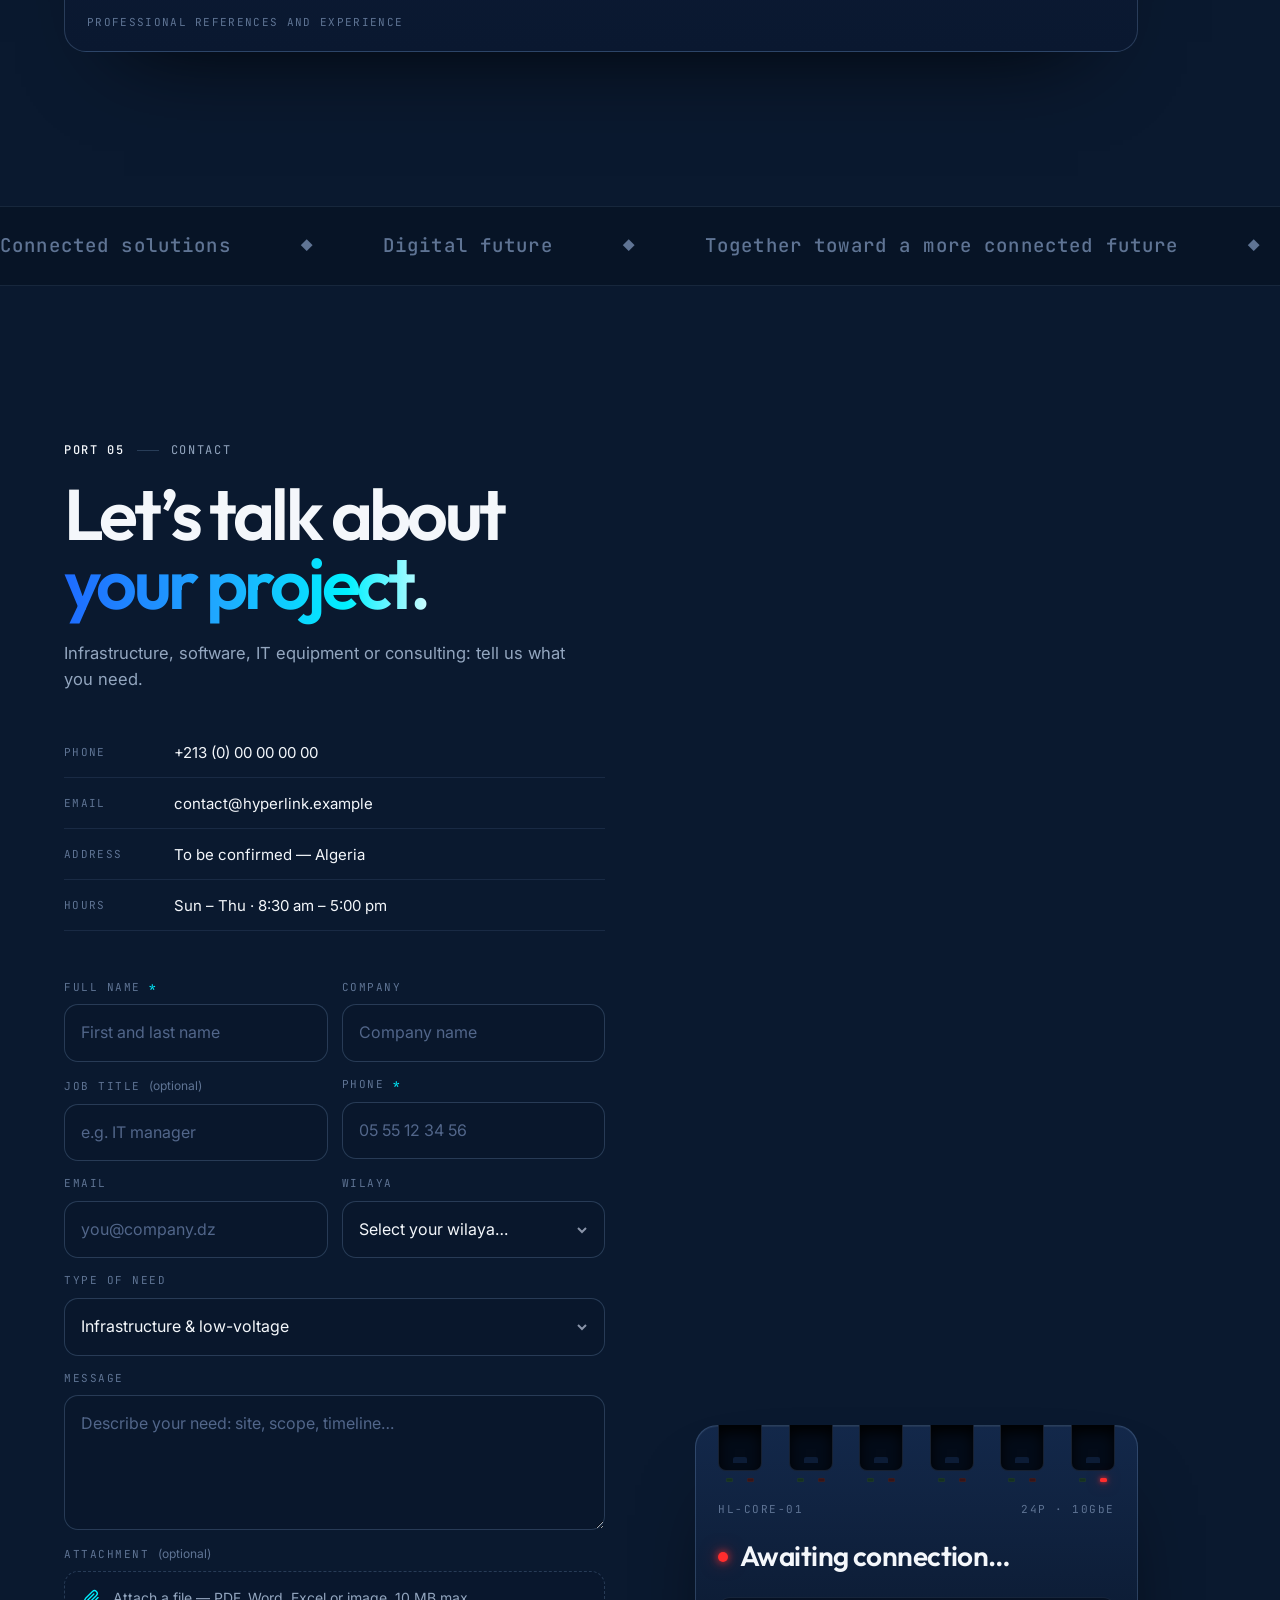
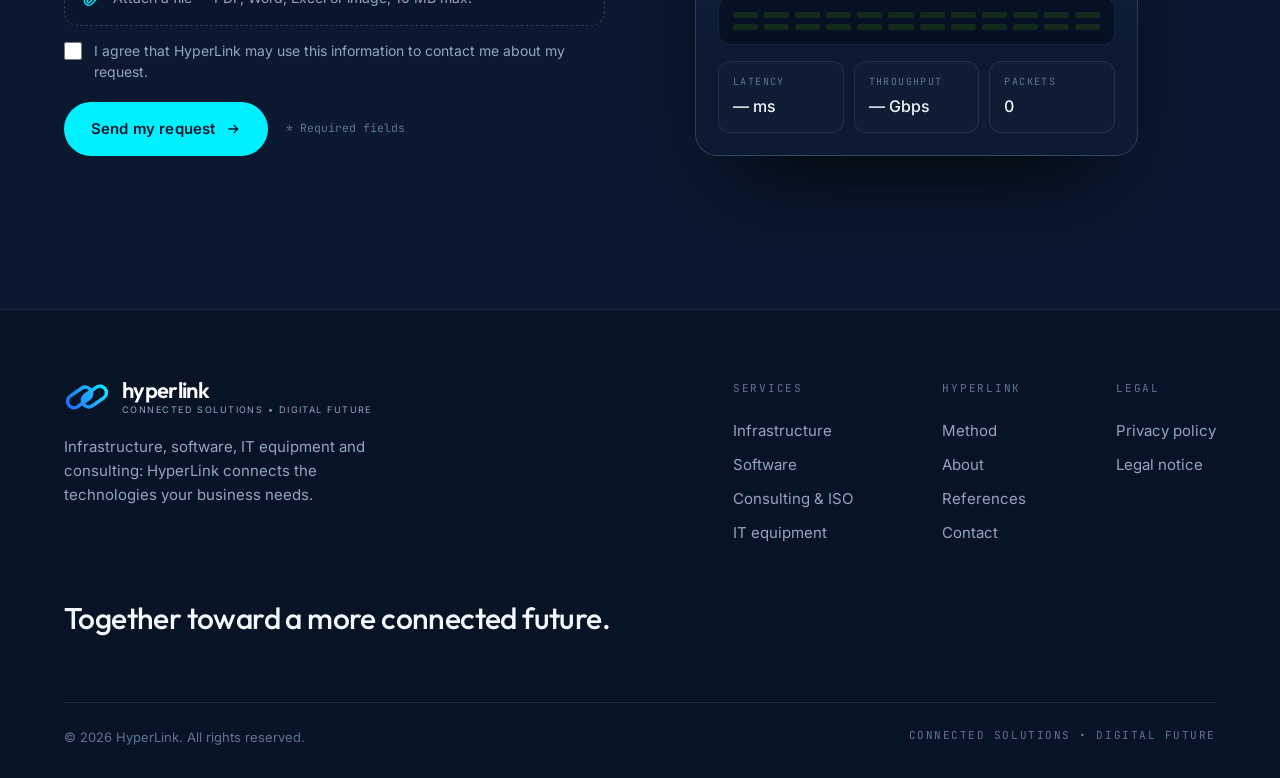
==== commit 3f45c88a: "About: full-width editorial, no filler panel Per spec §9 — présentation, vision, positionnement, val" ====
--- a/index.html
+++ b/index.html
@@ -482,49 +482,47 @@
       </div>
     </section>
 
-    <!-- ============ ABOUT — the four expertises converging into HyperLink ============ -->
+    <!-- ============ ABOUT ============ -->
     <section class="section about" id="about">
       <div class="container laned-r">
         <span class="cable-pt node r" data-scope=".about"><i class="led"></i></span>
-        <span class="cable-pt r" style="top:320px"></span>
-
-        <div class="about-head reveal">
-          <p class="port-tag"><b>Port 03</b> <span data-i18n="nav.about">About</span></p>
-          <h2 class="about-statement" data-i18n-html="about.statement">Connect today,<br><span class="grad">enable tomorrow.</span></h2>
-          <p class="about-lead" data-i18n="about.vision">HyperLink is a technology company that supports businesses and organisations in their technology projects and digital transformation.</p>
-          <ul class="about-facts">
-            <li><b>04</b><span data-i18n="about.fact1">areas of expertise</span></li>
-            <li><b>11</b><span data-i18n="about.fact2">professional references</span></li>
-            <li><b>01</b><span data-i18n="about.fact3">single point of contact</span></li>
+        <span class="cable-pt r" style="top:340px"></span>
+
+        <div class="about-intro">
+          <div class="about-lead-col reveal">
+            <p class="port-tag"><b>Port 03</b> <span data-i18n="nav.about">About</span></p>
+            <h2 class="about-statement" data-i18n-html="about.statement">Connect today,<br><span class="grad">enable tomorrow.</span></h2>
+          </div>
+          <div class="about-text-col reveal" style="--d:.08s">
+            <p class="about-vision" data-i18n="about.vision">HyperLink supports businesses and organisations in their technology projects and their digital transformation.</p>
+            <p class="about-position" data-i18n="about.position">Our positioning: one partner integrating infrastructure, software, IT equipment and consulting.</p>
+            <ul class="about-facts">
+              <li><b>04</b><span data-i18n="about.fact1">areas of expertise</span></li>
+              <li><b>11</b><span data-i18n="about.fact2">professional references</span></li>
+              <li><b>01</b><span data-i18n="about.fact3">single point of contact</span></li>
+            </ul>
+          </div>
+        </div>
+
+        <div class="about-why reveal">
+          <h3 class="about-sub" data-i18n="about.whyTitle">Why HyperLink?</h3>
+          <ol class="why-list">
+            <li data-i18n="about.why1">A single point of contact, from the first study to ongoing support.</li>
+            <li data-i18n="about.why2">An integrated approach: infrastructure, software, equipment and consulting.</li>
+            <li data-i18n="about.why3">Solutions fitted to your business — custom-built or Open Source.</li>
+            <li data-i18n="about.why4">Local expertise and close, hands-on support.</li>
+          </ol>
+        </div>
+
+        <div class="about-values reveal" style="--d:.06s">
+          <p class="values-label" data-i18n="about.valuesTitle">Our values</p>
+          <ul class="values-row">
+            <li><span>01</span><b data-i18n="value.1">Proximity</b></li>
+            <li><span>02</span><b data-i18n="value.2">Reliability</b></li>
+            <li><span>03</span><b data-i18n="value.3">Expertise</b></li>
+            <li><span>04</span><b data-i18n="value.4">Security</b></li>
+            <li><span>05</span><b data-i18n="value.5">Continuity</b></li>
           </ul>
-        </div>
-
-        <div class="about-grid">
-          <!-- brand panel — replace this block with a real photo when the client provides one
-               (keep the same wrapper: <figure class="about-visual"> <img …> <figcaption>) -->
-          <figure class="about-visual">
-            <div class="about-brand">
-              <svg class="about-mark" aria-hidden="true"><use href="#hl-mark"/></svg>
-              <p class="about-signature" data-i18n="footer.closing">Together toward a more connected future.</p>
-              <p class="about-baseline" data-i18n="brand.tagline">Connected solutions • Digital future</p>
-            </div>
-          </figure>
-
-          <div class="about-side">
-            <h3 class="about-sub reveal" data-i18n="about.whyTitle">Why HyperLink?</h3>
-            <ol class="why-list reveal" style="--d:.06s">
-              <li data-i18n="about.why1">A single point of contact, from the first study to ongoing support.</li>
-              <li data-i18n="about.why2">An integrated approach: infrastructure, software, equipment and consulting.</li>
-              <li data-i18n="about.why3">Solutions fitted to your business — custom-built or Open Source.</li>
-              <li data-i18n="about.why4">Local expertise and close, hands-on support.</li>
-            </ol>
-            <div class="values reveal" style="--d:.12s">
-              <p class="values-label" data-i18n="about.valuesTitle">Our values</p>
-              <p class="values-line">
-                <span data-i18n="value.1">Proximity</span><span data-i18n="value.2">Reliability</span><span data-i18n="value.3">Expertise</span><span data-i18n="value.4">Security</span><span data-i18n="value.5">Continuity</span>
-              </p>
-            </div>
-          </div>
         </div>
       </div>
     </section>
--- a/css/style.css
+++ b/css/style.css
@@ -443,39 +443,31 @@
 .assure-item h3 { margin: 2px 0 6px; font-size: 20px; letter-spacing: -.015em; font-weight: 600; }
 .assure-item p { margin: 0; color: var(--muted); font-size: 15px; }
 
-/* about — editorial: statement, facts, reasons, brand panel */
-.about-head { max-width: 900px; margin-bottom: clamp(40px, 5vw, 64px); }
-.about-statement { margin: 20px 0 24px; font-size: clamp(2.3rem, 5vw, 4.6rem); line-height: .98; letter-spacing: -.05em; font-weight: 600; text-wrap: balance; }
-.about-lead { margin: 0; max-width: 680px; color: var(--muted); font-size: clamp(16px, 1.35vw, 19px); }
-.about-facts { display: flex; flex-wrap: wrap; gap: 14px 48px; margin: 36px 0 0; padding: 26px 0 0; list-style: none; border-top: 1px solid var(--line); }
+/* about — full-width editorial block (spec §9: présentation, vision, positionnement, valeurs, pourquoi) */
+.about-intro { display: grid; grid-template-columns: 1.05fr 1fr; gap: clamp(28px, 5vw, 80px); align-items: start; }
+.about-statement { margin: 20px 0 0; font-size: clamp(2.3rem, 4.8vw, 4.4rem); line-height: .98; letter-spacing: -.05em; font-weight: 600; text-wrap: balance; }
+.about-vision { margin: 0 0 18px; font-size: clamp(17px, 1.5vw, 21px); line-height: 1.55; }
+.about-position { margin: 0; color: var(--muted); font-size: clamp(15px, 1.2vw, 17px); }
+.about-facts { display: flex; flex-wrap: wrap; gap: 16px 44px; margin: 30px 0 0; padding: 24px 0 0; list-style: none; border-top: 1px solid var(--line); }
 .about-facts li { display: flex; align-items: baseline; gap: 12px; }
-.about-facts b { font-family: var(--font-display); font-size: clamp(2rem, 3vw, 2.6rem); font-weight: 600; letter-spacing: -.04em; line-height: 1; }
-.about-facts span { max-width: 130px; font-family: var(--mono); font-size: 11px; line-height: 1.5; letter-spacing: .12em; text-transform: uppercase; color: var(--muted); }
-
-.about-grid { display: grid; grid-template-columns: 1fr .82fr; gap: clamp(32px, 5vw, 80px); align-items: start; }
-.about-sub { margin: 0 0 4px; font-size: 20px; letter-spacing: -.015em; font-weight: 600; }
-.why-list { margin: 0 0 32px; padding: 0; list-style: none; counter-reset: why; }
+.about-facts b { font-family: var(--font-display); font-size: clamp(1.9rem, 2.8vw, 2.4rem); font-weight: 600; letter-spacing: -.04em; line-height: 1; }
+.about-facts span { max-width: 120px; font-family: var(--mono); font-size: 10.5px; line-height: 1.5; letter-spacing: .12em; text-transform: uppercase; color: var(--muted); }
+
+.about-why { margin-top: clamp(52px, 7vw, 92px); }
+.about-sub { margin: 0 0 8px; font-size: clamp(19px, 1.7vw, 22px); letter-spacing: -.015em; font-weight: 600; }
+.why-list { display: grid; grid-template-columns: repeat(2, 1fr); gap: 0 clamp(28px, 5vw, 80px); margin: 0; padding: 0; list-style: none; counter-reset: why; }
 .why-list li {
-  display: flex; gap: 18px; padding: 20px 0; border-bottom: 1px solid var(--line);
+  display: flex; gap: 16px; padding: 20px 0; border-bottom: 1px solid var(--line);
   font-size: clamp(15px, 1.2vw, 16.5px); counter-increment: why;
 }
 .why-list li::before { content: counter(why, decimal-leading-zero); flex: none; padding-top: 3px; font-family: var(--mono); font-size: 11px; letter-spacing: .1em; color: var(--cyan); }
-.values-label { margin: 0 0 10px; font-family: var(--mono); font-size: 11px; letter-spacing: .16em; text-transform: uppercase; color: var(--dim); }
-.values-line { display: flex; flex-wrap: wrap; gap: 8px 18px; margin: 0; font-family: var(--font-display); font-size: clamp(17px, 1.6vw, 21px); font-weight: 500; letter-spacing: -.01em; }
-.values-line span + span::before { content: "·"; margin-right: 18px; color: var(--cyan); }
-
-/* brand panel — swap for a photo when one is available */
-.about-visual { position: relative; margin: 0; }
-.about-brand {
-  position: relative; overflow: hidden; display: flex; flex-direction: column; justify-content: flex-end;
-  min-height: 420px; padding: 34px; border-radius: 24px;
-  border: 1px solid var(--line-2); background: linear-gradient(200deg, #12253F 0%, #0A192F 60%);
-}
-.about-mark { position: absolute; top: -28px; right: -46px; width: 300px; height: 190px; opacity: .16; }
-.about-signature { position: relative; margin: 0 0 14px; font-family: var(--font-display); font-size: clamp(22px, 2.2vw, 30px); line-height: 1.15; letter-spacing: -.025em; font-weight: 500; text-wrap: balance; }
-.about-baseline { position: relative; margin: 0; padding-top: 16px; border-top: 1px solid var(--line-2); font-family: var(--mono); font-size: 11px; letter-spacing: .16em; text-transform: uppercase; color: var(--muted); }
-.about-visual img { width: 100%; height: 100%; min-height: 420px; object-fit: cover; border-radius: 24px; }
-.about-visual figcaption { margin-top: 10px; font-family: var(--mono); font-size: 11px; letter-spacing: .12em; text-transform: uppercase; color: var(--dim); }
+
+.about-values { margin-top: clamp(44px, 6vw, 76px); }
+.values-label { margin: 0 0 18px; font-family: var(--mono); font-size: 11px; letter-spacing: .16em; text-transform: uppercase; color: var(--dim); }
+.values-row { display: grid; grid-template-columns: repeat(5, 1fr); gap: 14px; margin: 0; padding: 0; list-style: none; }
+.values-row li { padding: 16px 4px 0; border-top: 2px solid rgba(0, 240, 255, .35); }
+.values-row span { display: block; margin-bottom: 8px; font-family: var(--mono); font-size: 10.5px; letter-spacing: .14em; color: var(--dim); }
+.values-row b { font-family: var(--font-display); font-size: clamp(17px, 1.6vw, 21px); font-weight: 600; letter-spacing: -.015em; }
 
 /* references — a 12-port patch panel: each reference gets plugged into HyperLink */
 .refs-head { display: flex; flex-wrap: wrap; align-items: flex-end; justify-content: space-between; gap: 24px 40px; margin-bottom: clamp(36px, 5vw, 60px); }
@@ -791,9 +783,9 @@
 @media (max-width: 1100px) {
   .sub-grid, .sub-grid--2 { grid-template-columns: repeat(2, 1fr); }
   .equip { grid-template-columns: 1fr; }
-  .about-grid { grid-template-columns: 1fr; }
-  .about-brand { min-height: 300px; }
-  .about-visual { order: -1; }
+  .about-intro { grid-template-columns: 1fr; }
+  .why-list { grid-template-columns: 1fr; }
+  .values-row { grid-template-columns: repeat(3, 1fr); }
   .ref-grid { grid-template-columns: repeat(3, 1fr); }
   .assure-grid { grid-template-columns: 1fr; gap: 22px; }
   .pillar { grid-template-columns: 1fr; }
@@ -841,6 +833,7 @@
 }
 
 @media (max-width: 640px) {
+  .values-row { grid-template-columns: repeat(2, 1fr); }
   .pillar-cta, .equip-cta { max-width: 100%; height: auto; min-height: 48px; padding-block: 12px; white-space: normal; text-align: left; line-height: 1.3; }
   .sub-grid, .sub-grid--2, .modes { grid-template-columns: 1fr; }
   .ref-grid { grid-template-columns: repeat(2, 1fr); gap: 12px 8px; }
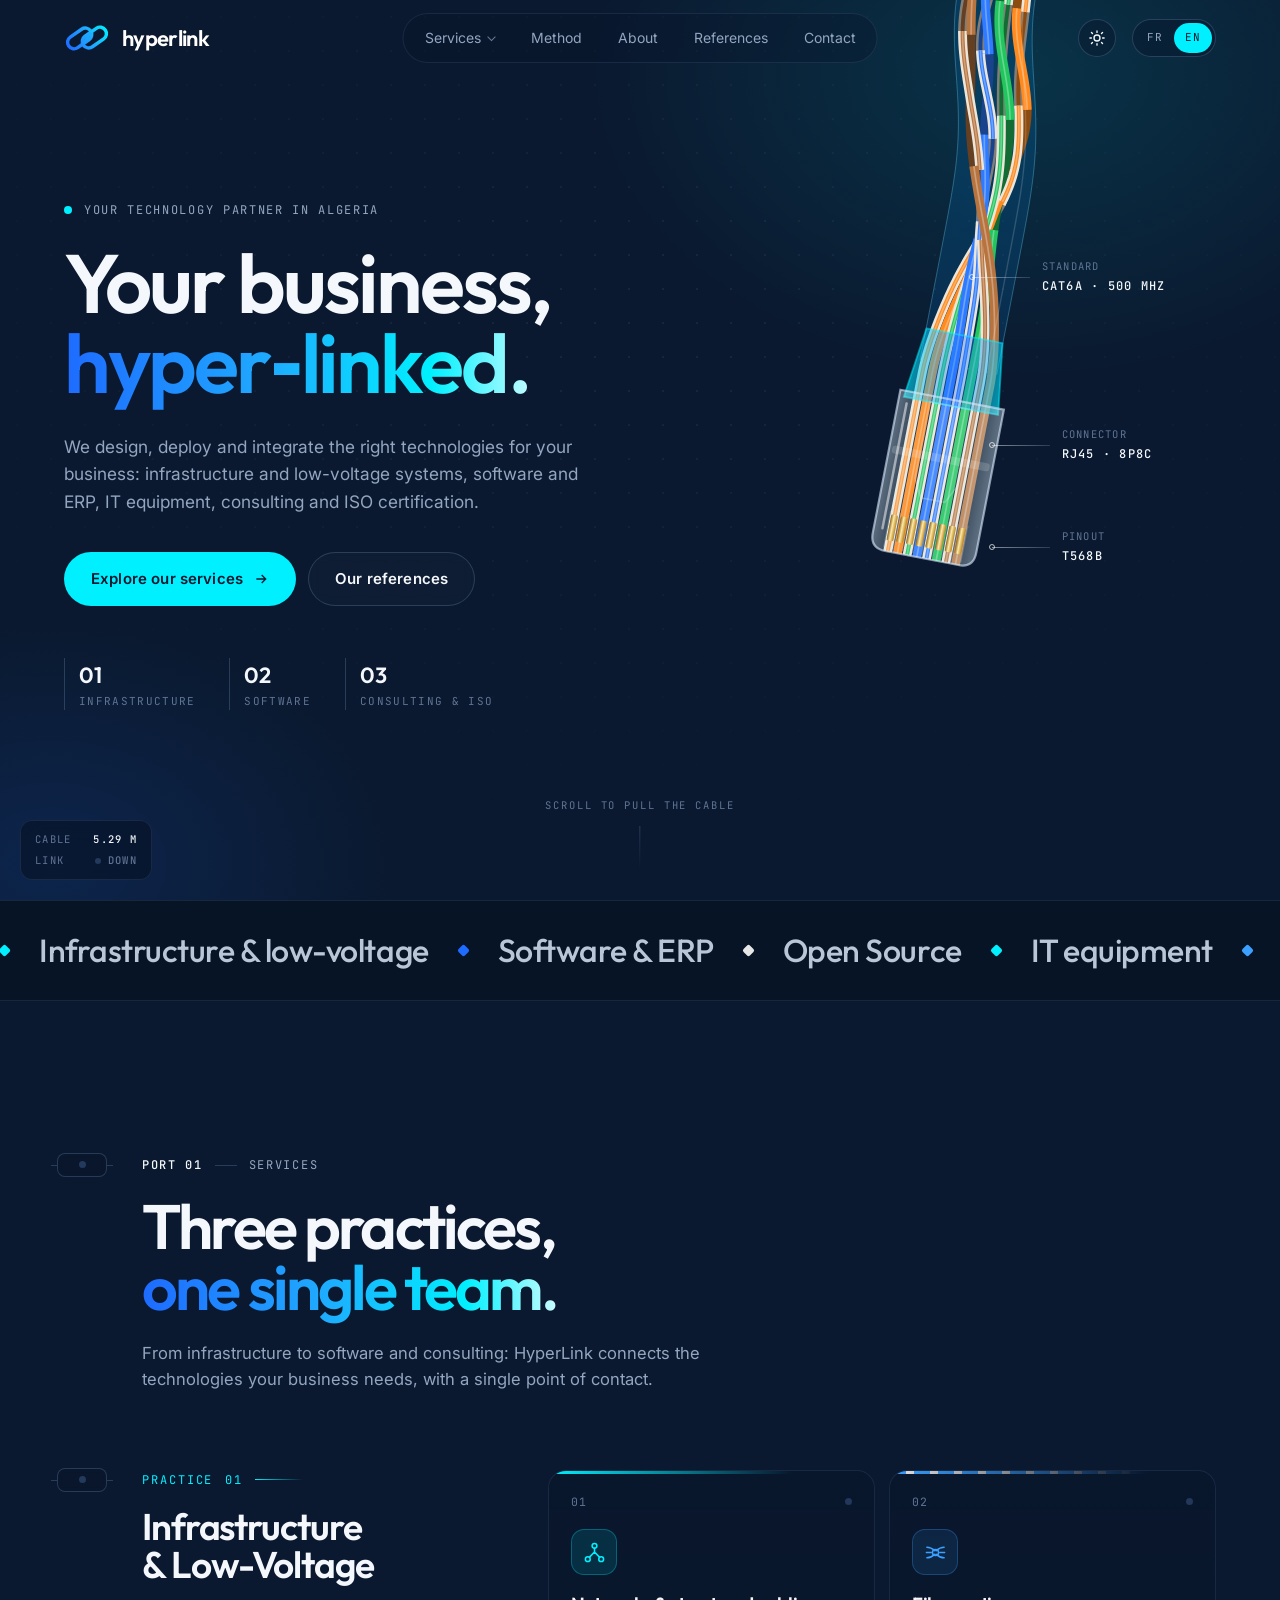
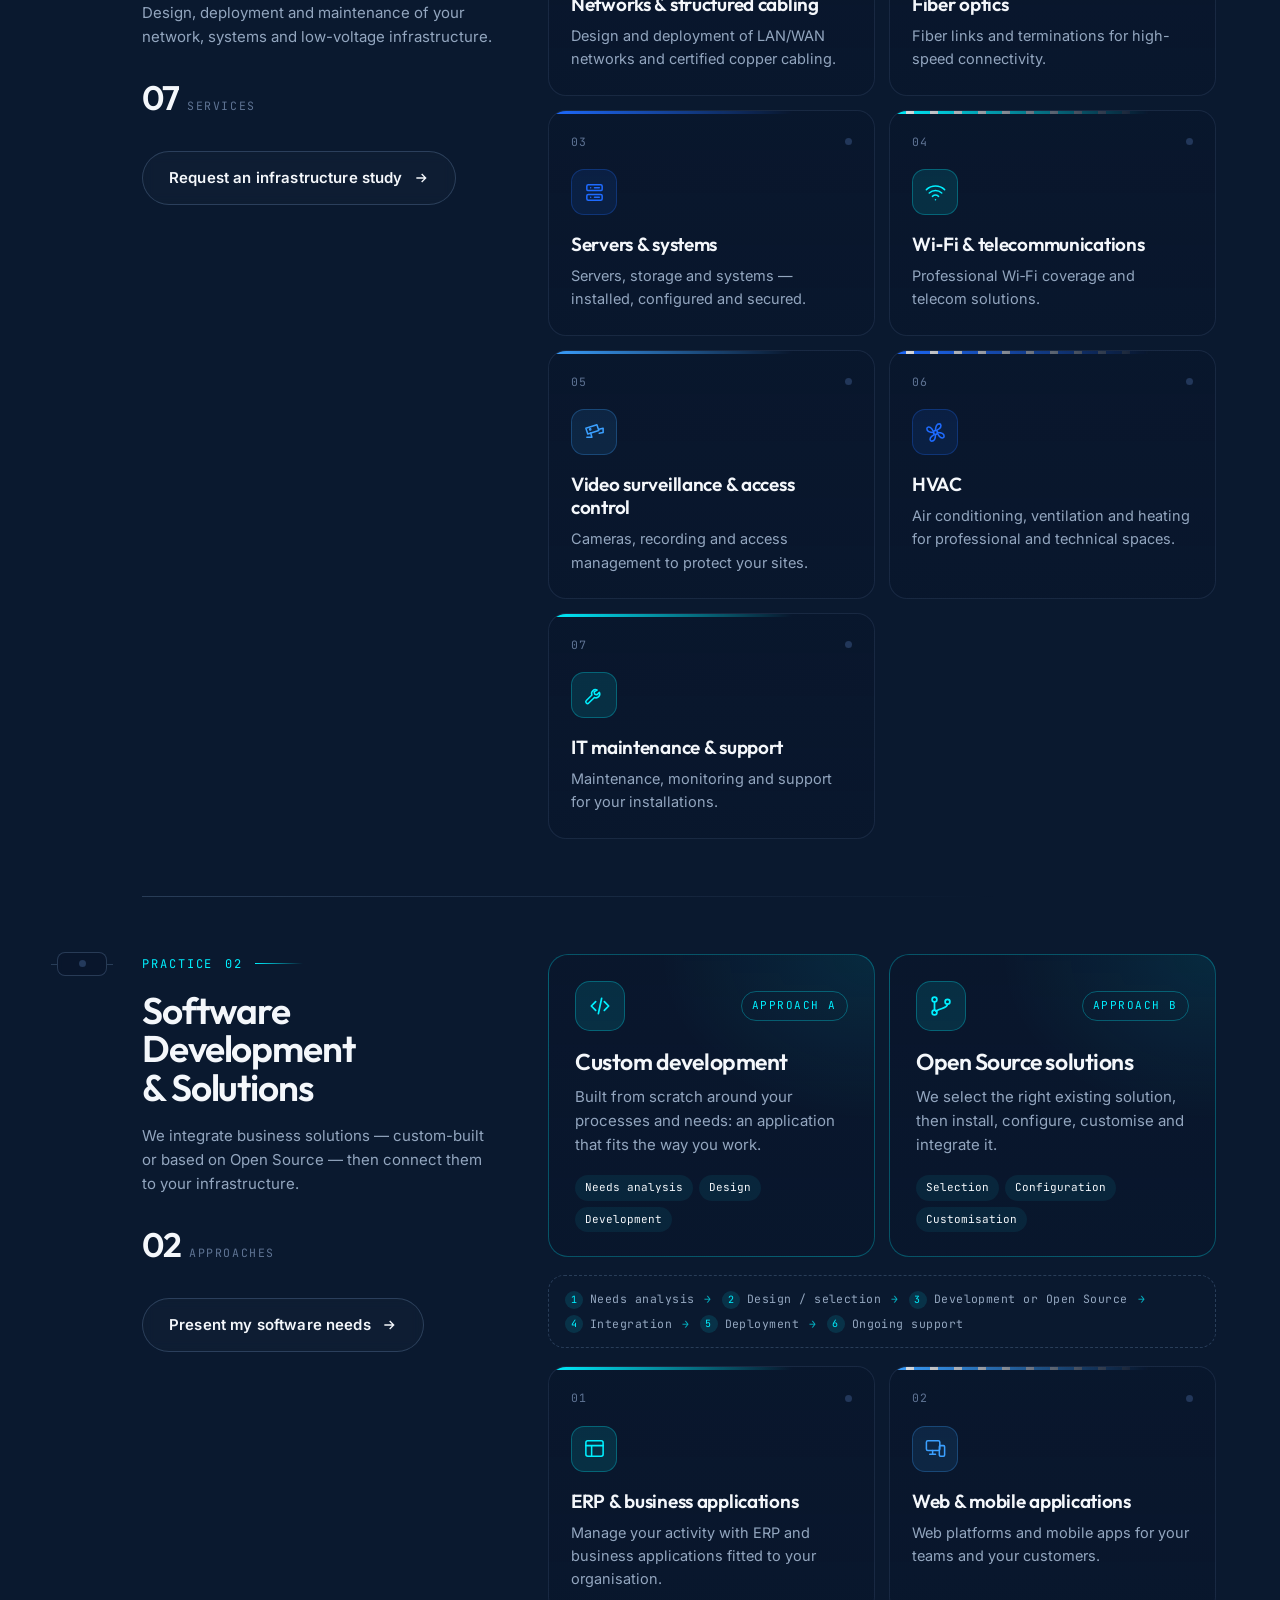
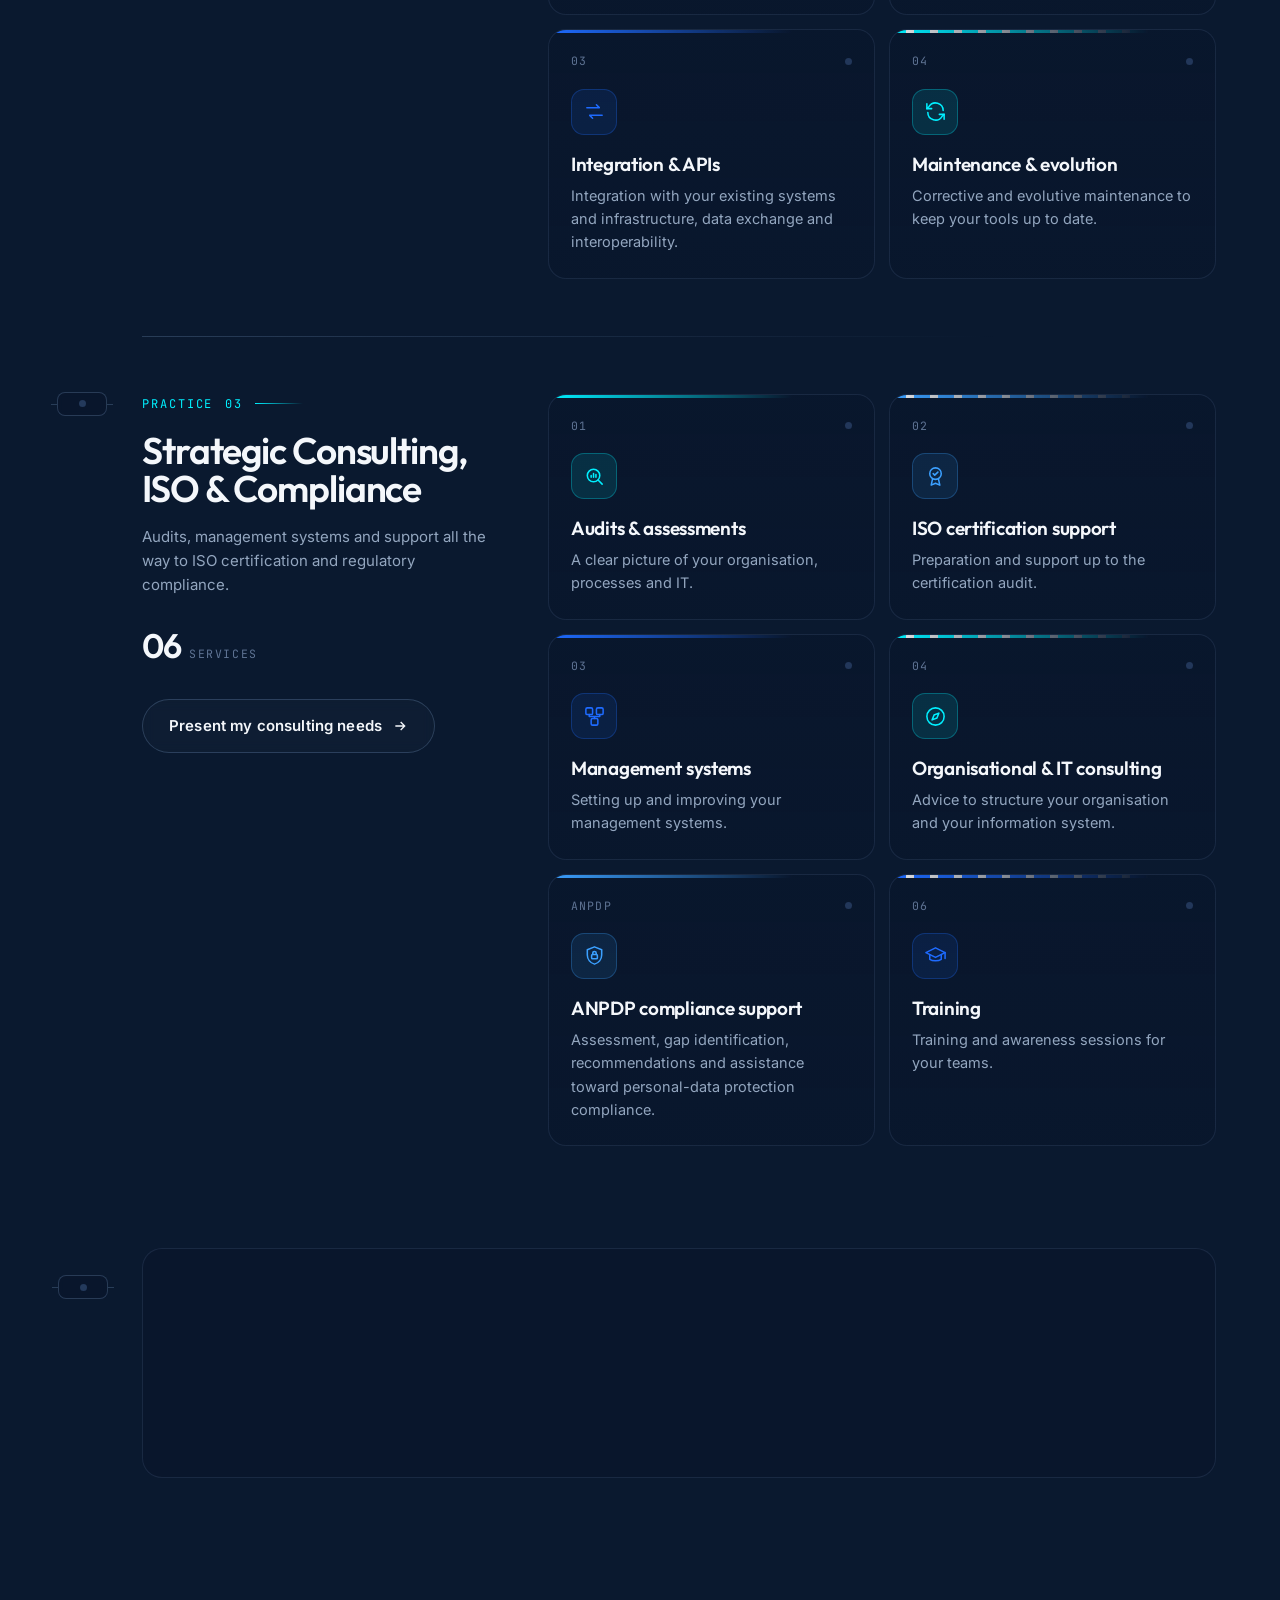
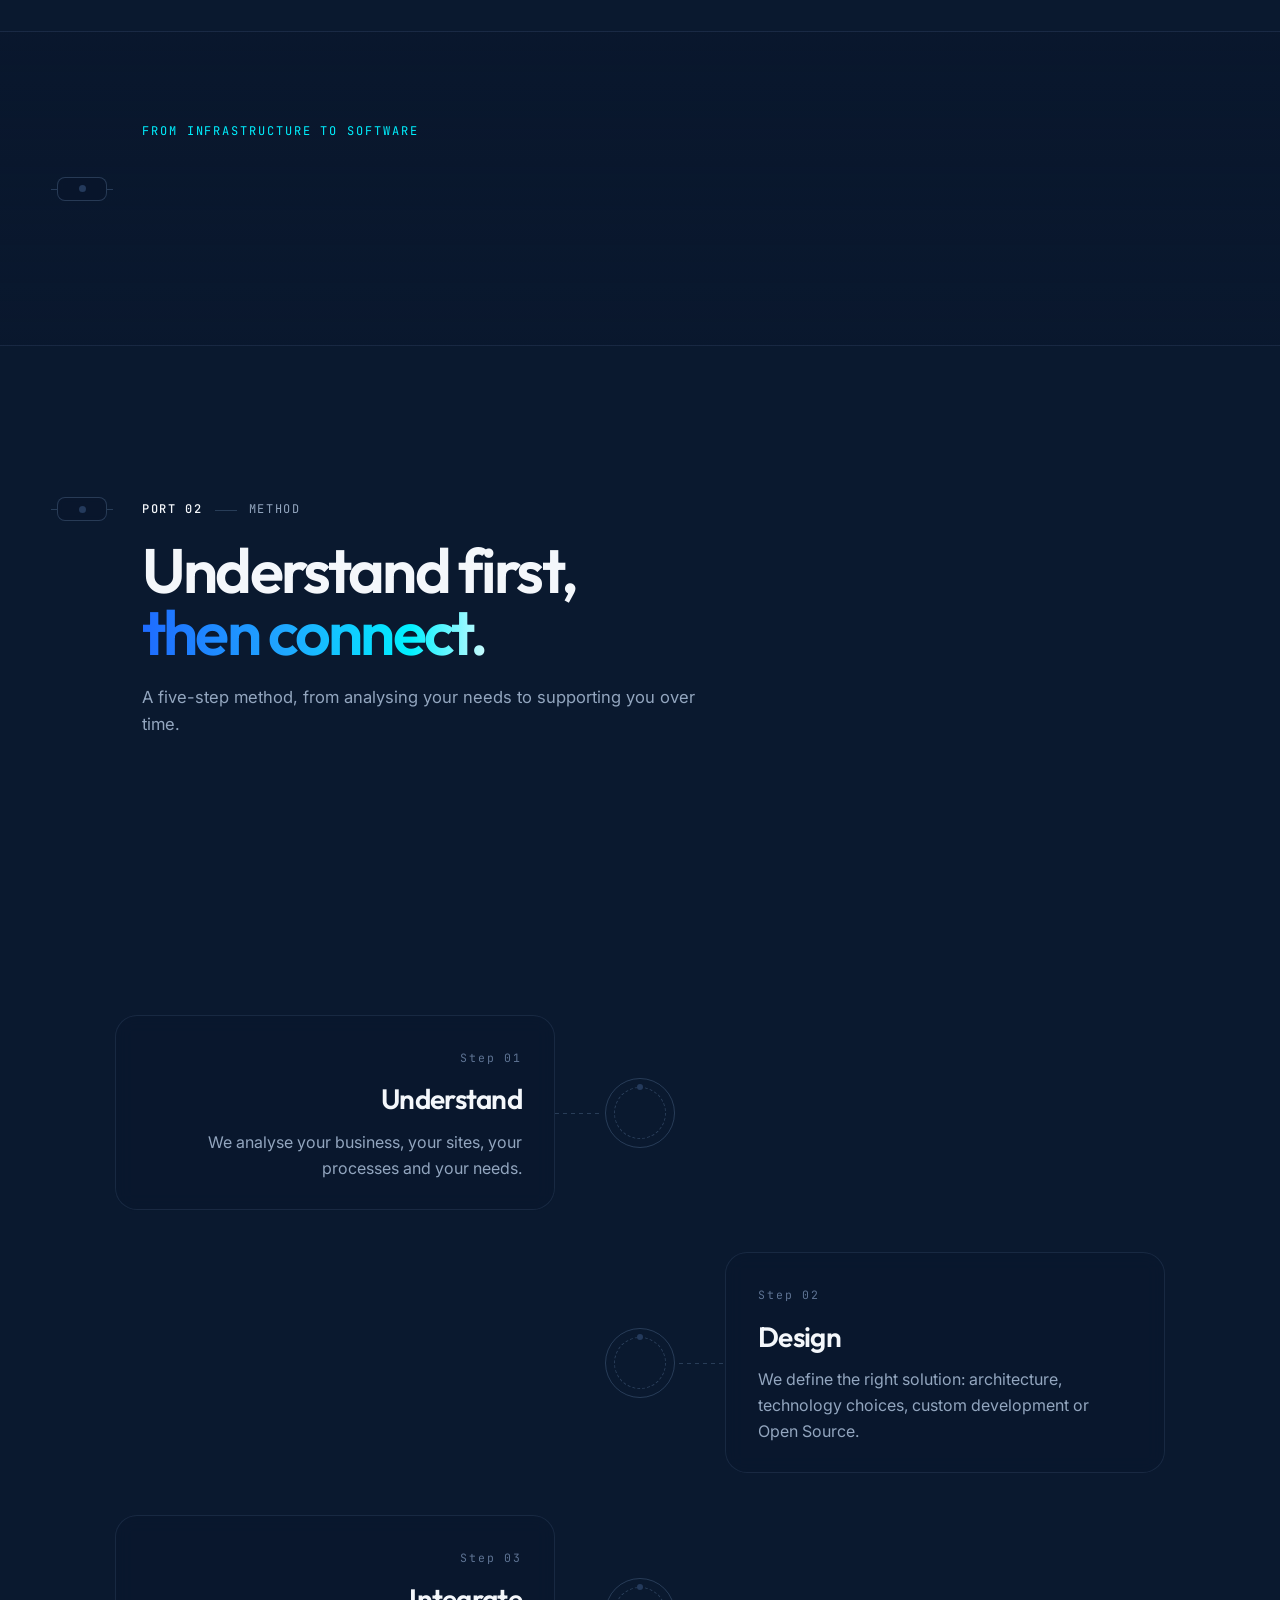
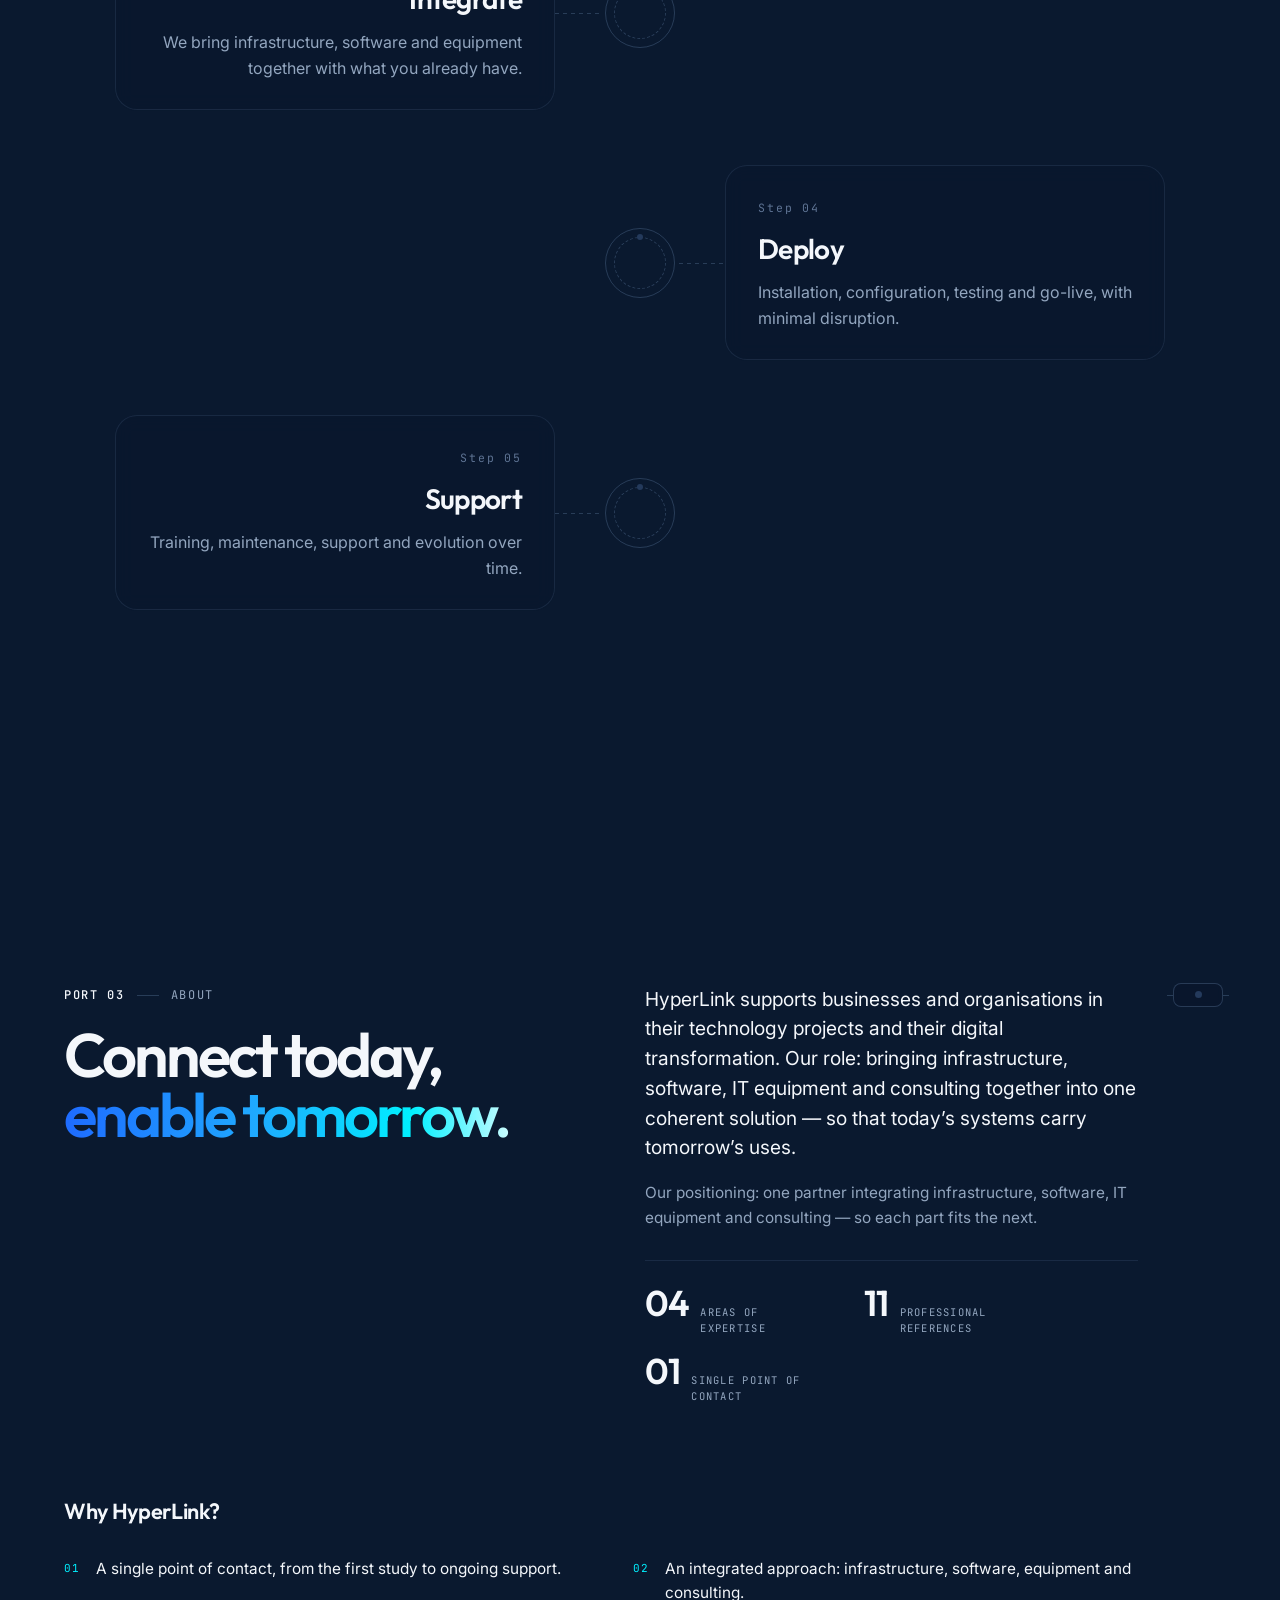
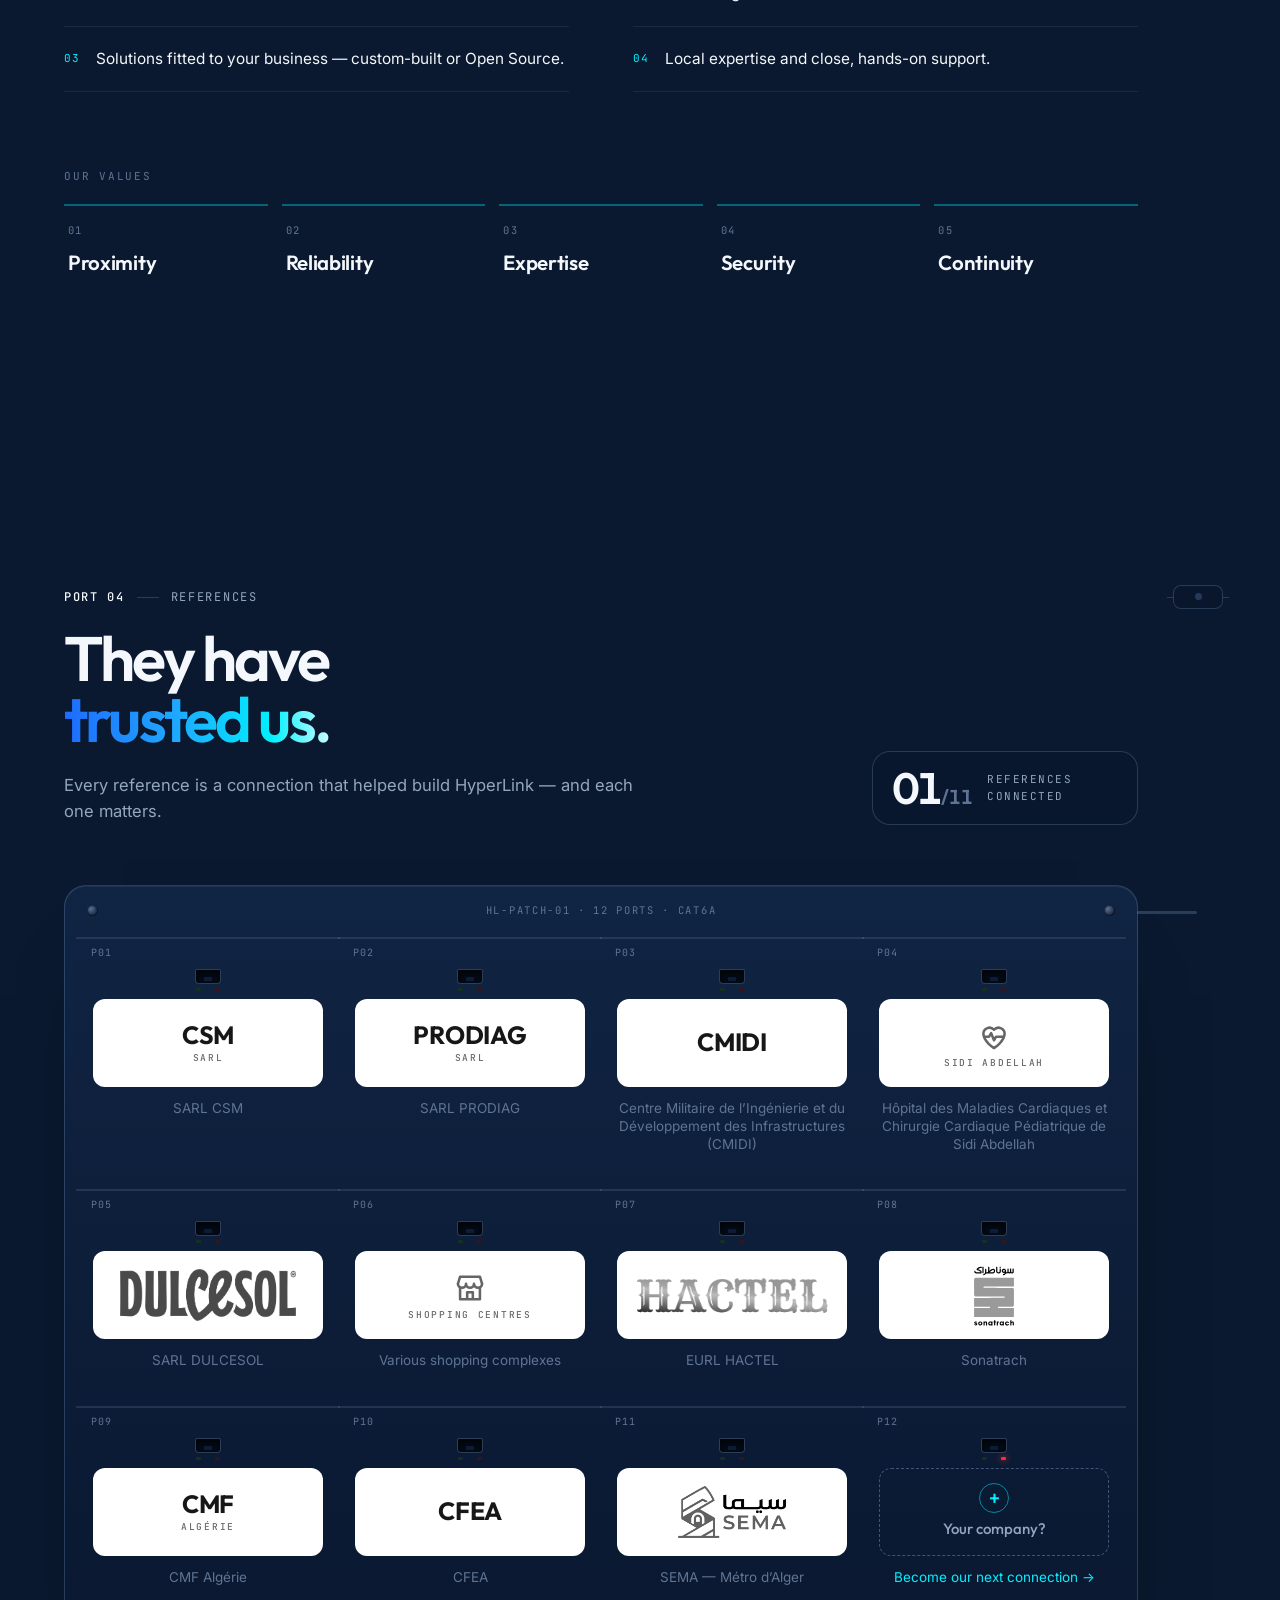
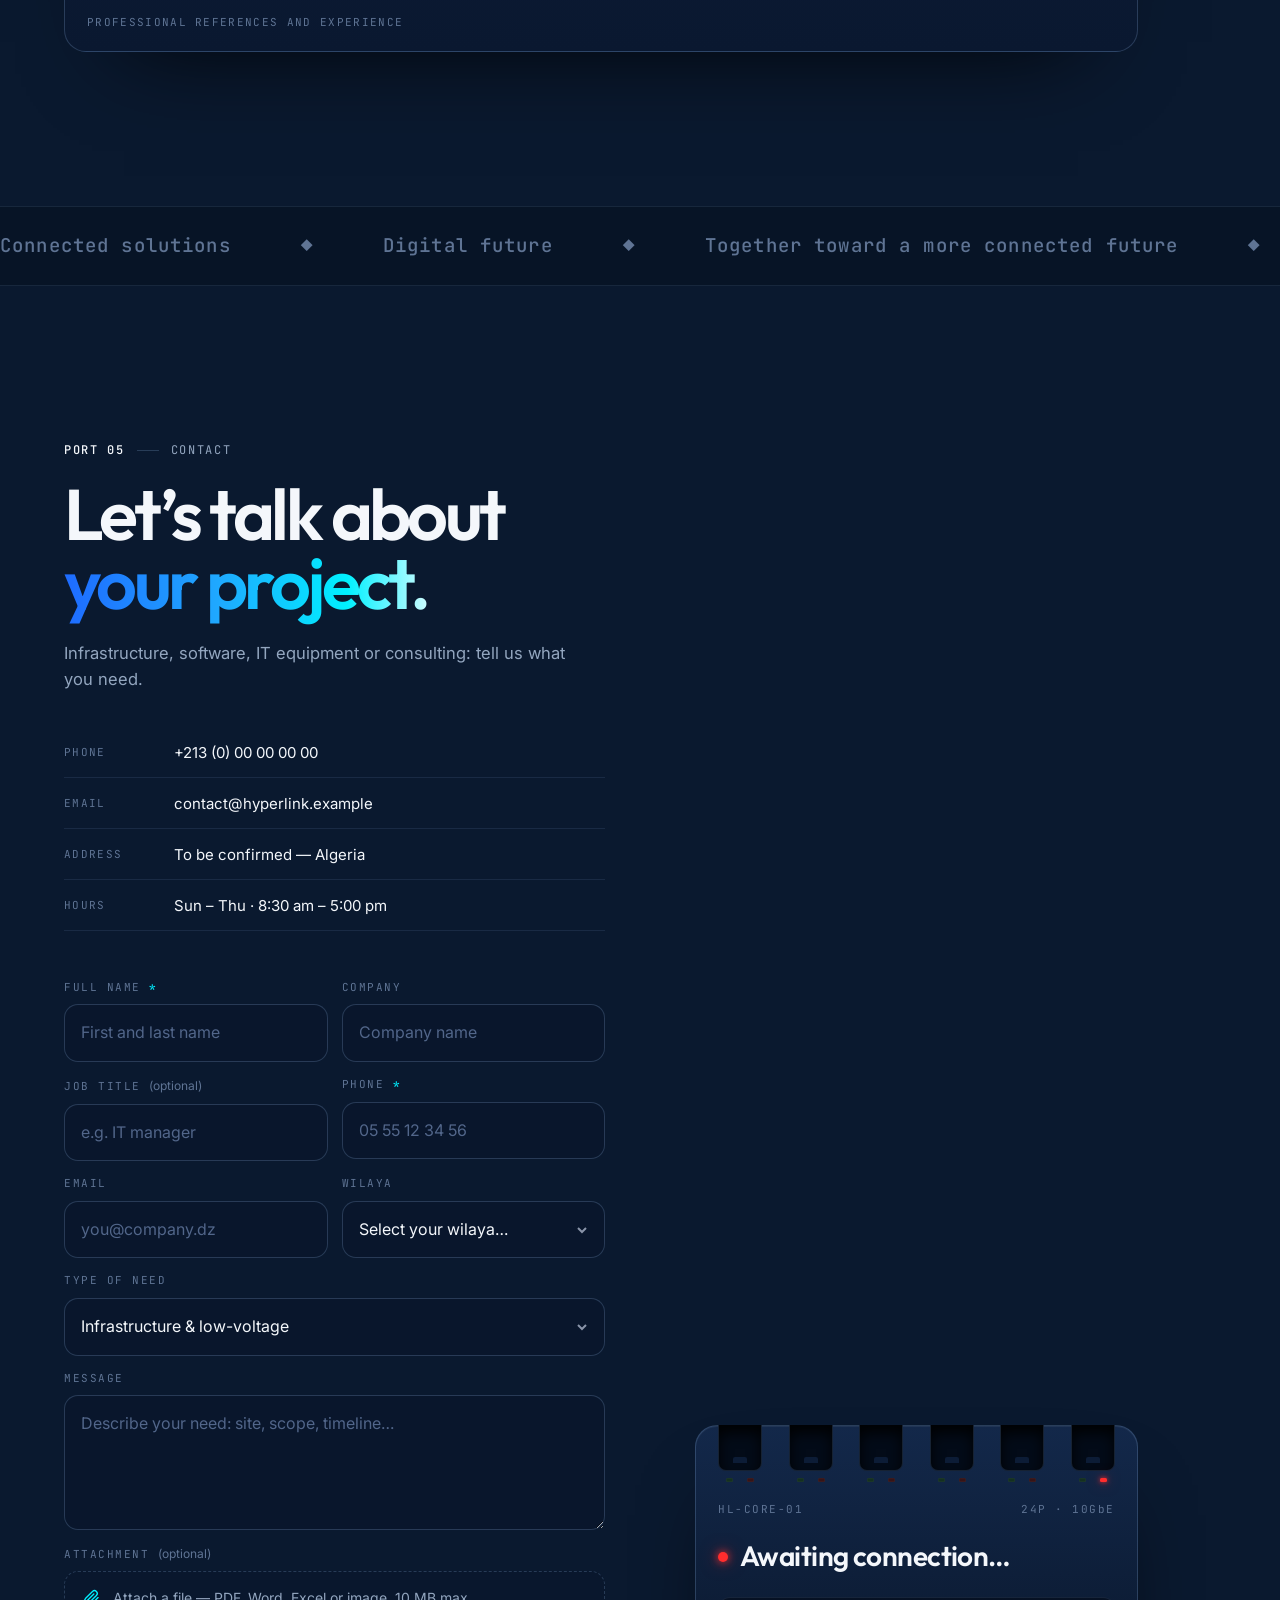
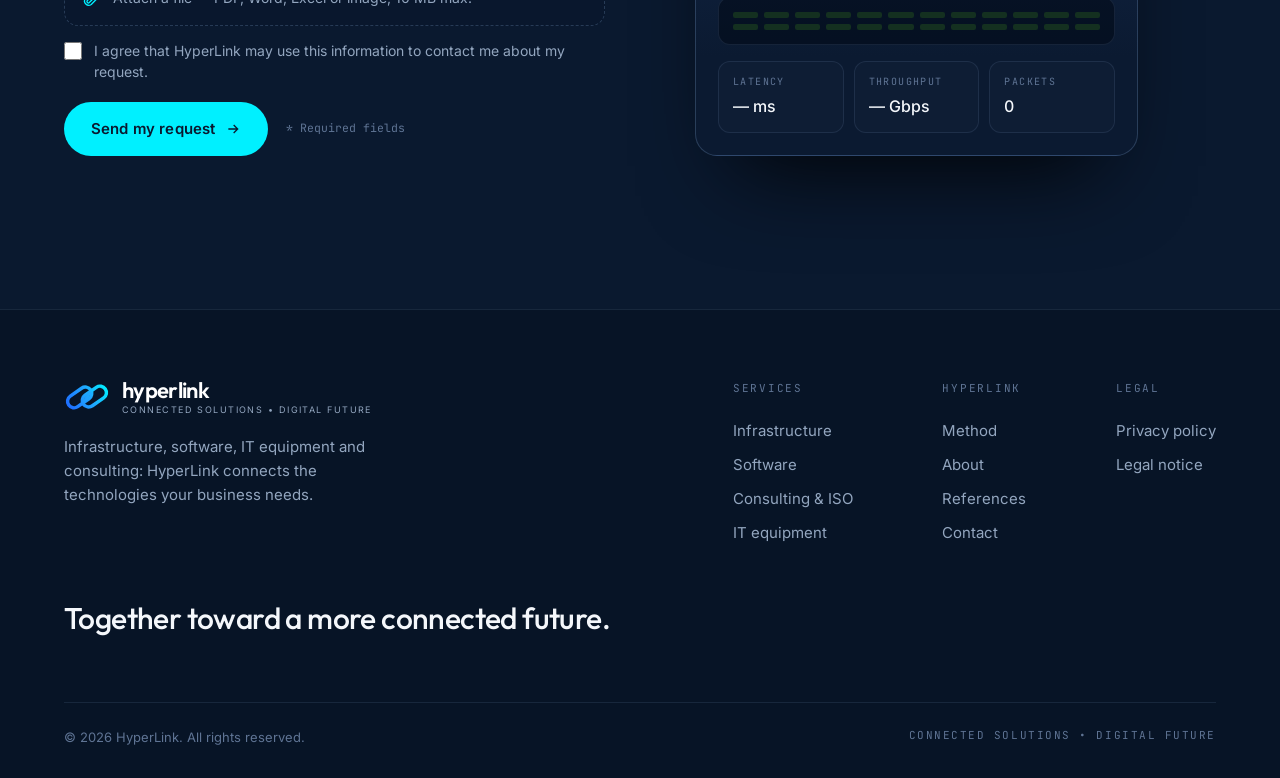
==== commit 66f9b743: "Add a light (cream) theme with a sun/moon switch - Every colour is now a theme token: surfaces, line" ====
--- a/index.html
+++ b/index.html
@@ -5,8 +5,8 @@
   <meta name="viewport" content="width=device-width, initial-scale=1, viewport-fit=cover">
   <title>HyperLink — IT Infrastructure, ISO &amp; Consulting, Integrated Solutions</title>
   <meta name="description" data-i18n-content="meta.description" content="HyperLink designs, deploys and runs IT infrastructure, delivers ISO consulting and integrated solutions.">
+  <link rel="icon" href="data:image/svg+xml,%3Csvg xmlns='http://www.w3.org/2000/svg' viewBox='0 0 100 64'%3E%3Cdefs%3E%3ClinearGradient id='g' x1='0' x2='100' y1='0' y2='0' gradientUnits='userSpaceOnUse'%3E%3Cstop offset='0' stop-color='%231E6BFF'/%3E%3Cstop offset='1' stop-color='%2300F0FF'/%3E%3C/linearGradient%3E%3C/defs%3E%3Cg fill='none' stroke='url(%23g)' stroke-width='9'%3E%3Crect x='5' y='19' width='58' height='28' rx='14' transform='rotate(-35 34 33)'/%3E%3Crect x='37' y='17' width='58' height='28' rx='14' transform='rotate(-35 66 31)'/%3E%3C/g%3E%3C/svg%3E">
   <meta name="theme-color" content="#0A192F">
-  <link rel="icon" href="data:image/svg+xml,%3Csvg xmlns='http://www.w3.org/2000/svg' viewBox='0 0 100 64'%3E%3Cdefs%3E%3ClinearGradient id='g' x1='0' x2='100' y1='0' y2='0' gradientUnits='userSpaceOnUse'%3E%3Cstop offset='0' stop-color='%231E6BFF'/%3E%3Cstop offset='1' stop-color='%2300F0FF'/%3E%3C/linearGradient%3E%3C/defs%3E%3Cg fill='none' stroke='url(%23g)' stroke-width='9'%3E%3Crect x='5' y='19' width='58' height='28' rx='14' transform='rotate(-35 34 33)'/%3E%3Crect x='37' y='17' width='58' height='28' rx='14' transform='rotate(-35 66 31)'/%3E%3C/g%3E%3C/svg%3E">
   <script>
     // pick the language before first paint: ?lang= → saved choice → browser → French
     (function () {
@@ -16,6 +16,12 @@
       var lang = (q === 'fr' || q === 'en') ? q : (saved === 'fr' || saved === 'en') ? saved : (nav === 'en' ? 'en' : 'fr');
       document.documentElement.lang = lang;
       document.documentElement.classList.add('js');
+      // theme before first paint: ?theme= → saved choice → dark (brand default)
+      var qt = new URLSearchParams(location.search).get('theme'), st = null;
+      try { st = localStorage.getItem('hl-theme'); } catch (e) {}
+      var theme = (qt === 'light' || qt === 'dark') ? qt : (st === 'light' || st === 'dark') ? st : 'dark';
+      document.documentElement.dataset.theme = theme;
+      if (theme === 'light') document.querySelector('meta[name="theme-color"]').setAttribute('content', '#F5F2EA');
     })();
   </script>
   <link rel="preconnect" href="https://fonts.googleapis.com">
@@ -117,6 +123,10 @@
       </nav>
 
       <div class="nav-right">
+        <button class="theme-toggle" type="button" data-i18n-aria="theme.toLight" aria-label="Switch to light mode">
+          <svg class="i-sun" viewBox="0 0 24 24" fill="none" stroke="currentColor" stroke-width="1.8" stroke-linecap="round"><circle cx="12" cy="12" r="4"/><path d="M12 2.5v2M12 19.5v2M4.6 4.6l1.4 1.4M18 18l1.4 1.4M2.5 12h2M19.5 12h2M4.6 19.4 6 18M18 6l1.4-1.4"/></svg>
+          <svg class="i-moon" viewBox="0 0 24 24" fill="none" stroke="currentColor" stroke-width="1.8" stroke-linecap="round" stroke-linejoin="round"><path d="M20 14.5A8.5 8.5 0 0 1 9.5 4a8.5 8.5 0 1 0 10.5 10.5z"/></svg>
+        </button>
         <div class="lang" role="group" data-i18n-aria="lang.label" aria-label="Language">
           <button type="button" data-lang="fr" aria-pressed="false" lang="fr">FR</button>
           <button type="button" data-lang="en" aria-pressed="true" lang="en">EN</button>
--- a/css/style.css
+++ b/css/style.css
@@ -11,11 +11,28 @@
   --royal: #1E6BFF;         /* logo gradient, deep end */
   --azure: #3BA0FF;
 
+  --accent: var(--cyan);             /* accent for text, borders, fills */
+  --glow-rgb: 0, 240, 255;
+  --line-rgb: 140, 175, 220;
+  --surface-rgb: 9, 22, 44;          /* cards, panels, fields */
+  --nav-rgb: 7, 18, 36;              /* nav, menus, floating bars */
+  --inset-rgb: 3, 11, 24;            /* chips, insets */
+  --hi-rgb: 255, 255, 255;           /* hover / highlight tint */
+  --plastic-rgb: 220, 235, 255;      /* RJ45 plug plastic */
+  --chassis-1: #13284A; --chassis-2: #0B1A31;   /* switch */
+  --metal-1: #102443;   --metal-2: #0A1830;     /* patch panel */
+  --placeholder: #52668A;
+  --err: #ff6b6b;
+  --ok-text: #b6ffc9;
+  --option-bg: #0C1C36;
+  --led-off: #143020; --led-off-red: #361417; --led-idle: #22375A;   /* unlit indicator lights */
+  --band-text: #B8C6D8;
+
   --bg: var(--navy);
   --bg-2: #071426;
   --panel: rgba(16, 34, 62, .62);
-  --line: rgba(140, 175, 220, .12);
-  --line-2: rgba(140, 175, 220, .24);
+  --line: rgba(var(--line-rgb), .12);
+  --line-2: rgba(var(--line-rgb), .24);
   --text: #F4F7FB;
   --muted: #93A6BF;
   --dim: #5F7494;
@@ -37,6 +54,9 @@
 
 *, *::before, *::after { box-sizing: border-box; }
 html { scroll-behavior: smooth; -webkit-text-size-adjust: 100%; }
+/* anchors must land below the fixed nav, not under it */
+:target, section[id], .pillar[id], .equip[id] { scroll-margin-top: 96px; }
+.equip[id] { scroll-margin-top: 130px; }
 body {
   margin: 0;
   -webkit-tap-highlight-color: transparent;
@@ -51,7 +71,7 @@
 img, svg { display: block; max-width: 100%; }
 a { color: inherit; text-decoration: none; }
 button, input, select, textarea { font: inherit; color: inherit; }
-::selection { background: var(--cyan); color: var(--navy); }
+::selection { background: var(--accent); color: var(--navy); }
 .mono { font-family: var(--mono); }
 h1, h2, h3, .logo-word, .band-item, .sw-status, .mobile-menu nav a, .hero-specs b { font-family: var(--font-display); }
 
@@ -76,13 +96,13 @@
 .bg {
   position: fixed; inset: 0; z-index: 0; pointer-events: none;
   background:
-    radial-gradient(55vw 55vh at 80% 8%, rgba(0, 200, 255, .12), transparent 62%),
+    radial-gradient(55vw 55vh at 80% 8%, rgba(var(--glow-rgb), .12), transparent 62%),
     radial-gradient(45vw 45vh at 4% 96%, rgba(30, 107, 255, .14), transparent 60%),
     var(--bg);
 }
 .bg::after {
   content: ""; position: absolute; inset: 0;
-  background-image: radial-gradient(rgba(140, 190, 235, .09) 1px, transparent 1.3px);
+  background-image: radial-gradient(rgba(var(--line-rgb), .09) 1px, transparent 1.3px);
   background-size: 34px 34px;
   -webkit-mask-image: radial-gradient(ellipse 80% 70% at 50% 35%, #000 10%, transparent 80%);
           mask-image: radial-gradient(ellipse 80% 70% at 50% 35%, #000 10%, transparent 80%);
@@ -94,15 +114,15 @@
 .plug-svg { overflow: visible; }
 
 .plug { opacity: 0; }
-.plug-body  { fill: url(#g-plastic); stroke: rgba(215, 232, 255, .6); stroke-width: .7; }
-.plug-boot  { fill: url(#g-boot); stroke: rgba(0, 220, 255, .5); stroke-width: .6; }
-.plug-latch { fill: rgba(255, 255, 255, .05); stroke: rgba(220, 235, 255, .28); stroke-width: .5; }
-.plug-crimp { fill: rgba(255, 255, 255, .16); }
-.plug-ribs path { stroke: rgba(230, 240, 255, .22); stroke-width: .35; fill: none; }
+.plug-body  { fill: url(#g-plastic); stroke: rgba(var(--plastic-rgb), .6); stroke-width: .7; }
+.plug-boot  { fill: url(#g-boot); stroke: rgba(var(--glow-rgb), .5); stroke-width: .6; }
+.plug-latch { fill: rgba(var(--hi-rgb), .05); stroke: rgba(var(--plastic-rgb), .28); stroke-width: .5; }
+.plug-crimp { fill: rgba(var(--hi-rgb), .16); }
+.plug-ribs path { stroke: rgba(var(--plastic-rgb), .22); stroke-width: .35; fill: none; }
 .plug-pins rect { fill: url(#g-gold); }
 .plug-pins { transform: translateY(-5px); transition: transform .24s cubic-bezier(.5, 0, .2, 1.5); }
 .plug.is-crimped .plug-pins { transform: none; }
-.plug-shine { stroke: rgba(255, 255, 255, .5); stroke-width: .8; stroke-linecap: round; fill: none; }
+.plug-shine { stroke: rgba(var(--hi-rgb), .5); stroke-width: .8; stroke-linecap: round; fill: none; }
 .plug-flash circle {
   fill: none; stroke: #fff; stroke-width: 1.2; opacity: 0;
   transform-box: fill-box; transform-origin: center;
@@ -127,7 +147,7 @@
   background: #243A5C; transition: background .4s, box-shadow .4s;
 }
 .is-live > .led, .is-linked .nav-status .led, .is-linked .hud .led {
-  background: var(--cyan); box-shadow: 0 0 10px var(--cyan), 0 0 2px #fff inset;
+  background: var(--accent); box-shadow: 0 0 10px var(--accent), 0 0 2px #fff inset;
 }
 
 .btn {
@@ -138,10 +158,10 @@
 }
 .btn svg { transition: transform .35s var(--ease); }
 .btn:hover svg { transform: translateX(3px); }
-.btn-primary { background: var(--cyan); color: var(--navy); }
-.btn-primary:hover { background: #5CF6FF; box-shadow: 0 0 0 4px rgba(0, 240, 255, .16), 0 14px 40px -10px rgba(0, 240, 255, .6); }
-.btn-ghost { border-color: var(--line-2); background: rgba(255, 255, 255, .02); backdrop-filter: blur(6px); }
-.btn-ghost:hover { border-color: rgba(255, 255, 255, .45); background: rgba(255, 255, 255, .06); }
+.btn-primary { background: var(--accent); color: var(--navy); }
+.btn-primary:hover { background: #5CF6FF; box-shadow: 0 0 0 4px rgba(var(--glow-rgb), .16), 0 14px 40px -10px rgba(var(--glow-rgb), .6); }
+.btn-ghost { border-color: var(--line-2); background: rgba(var(--hi-rgb), .02); backdrop-filter: blur(6px); }
+.btn-ghost:hover { border-color: rgba(var(--hi-rgb), .45); background: rgba(var(--hi-rgb), .06); }
 .btn-sm { height: 42px; padding: 0 18px; font-size: 14px; }
 
 .port-tag, .eyebrow {
@@ -158,7 +178,7 @@
   width: 50px; height: 24px; transform: translate(-50%, -50%);
   display: grid; place-items: center;
   border-radius: 8px; border: 1px solid var(--line-2);
-  background: rgba(9, 22, 44, .45);
+  background: rgba(var(--surface-rgb), .45);
   -webkit-backdrop-filter: blur(3px); backdrop-filter: blur(3px);
   transition: border-color .5s, box-shadow .5s;
 }
@@ -168,7 +188,7 @@
   content: ""; position: absolute; top: 50%; width: 6px; height: 1px; background: var(--line-2);
 }
 .node::before { left: -7px; } .node::after { right: -7px; }
-.node.is-live { border-color: rgba(0, 240, 255, .55); box-shadow: 0 0 26px -6px rgba(0, 240, 255, .5); }
+.node.is-live { border-color: rgba(var(--glow-rgb), .55); box-shadow: 0 0 26px -6px rgba(var(--glow-rgb), .5); }
 
 /* reveal on scroll */
 .js .reveal { opacity: 0; transform: translateY(34px); transition: opacity 1s var(--ease), transform 1s var(--ease); transition-delay: var(--d, 0s); }
@@ -181,7 +201,7 @@
   transition: background .4s, border-color .4s;
 }
 .nav.is-scrolled {
-  background: rgba(7, 18, 36, .6);
+  background: rgba(var(--nav-rgb), .6);
   -webkit-backdrop-filter: blur(14px) saturate(140%); backdrop-filter: blur(14px) saturate(140%);
   border-color: var(--line);
 }
@@ -195,22 +215,22 @@
 .logo-word small { font-family: var(--font); font-weight: 400; font-size: 9px; letter-spacing: .16em; text-transform: uppercase; color: var(--muted); margin-top: 5px; }
 
 /* language switch */
-.lang { position: relative; display: flex; padding: 3px; border-radius: 999px; border: 1px solid var(--line-2); background: rgba(9, 22, 44, .5); }
+.lang { position: relative; display: flex; padding: 3px; border-radius: 999px; border: 1px solid var(--line-2); background: rgba(var(--surface-rgb), .5); }
 .lang button {
-  position: relative; z-index: 1; width: 38px; height: 30px; border: 0; border-radius: 999px; background: transparent; cursor: pointer;
+  position: relative; z-index: 1; width: var(--lw, 38px); height: 30px; border: 0; border-radius: 999px; background: transparent; cursor: pointer;
   font-family: var(--mono); font-size: 11px; letter-spacing: .08em; color: var(--muted); transition: color .35s;
 }
 .lang button[aria-pressed="true"] { color: var(--navy); }
 .lang::before {
-  content: ""; position: absolute; top: 3px; left: 3px; width: 38px; height: 30px; border-radius: 999px; background: var(--cyan);
+  content: ""; position: absolute; top: 3px; left: 3px; width: var(--lw, 38px); height: 30px; border-radius: 999px; background: var(--accent);
   transition: transform .45s var(--ease);
 }
-.lang[data-active="en"]::before { transform: translateX(38px); }
-.lang button:focus-visible { outline: 2px solid var(--cyan); outline-offset: 2px; }
-
-.nav-links { position: absolute; left: 50%; transform: translateX(-50%); display: flex; align-items: center; gap: 4px; padding: 5px; border: 1px solid var(--line); border-radius: 999px; background: rgba(9, 22, 44, .35); }
+.lang[data-active="en"]::before { transform: translateX(var(--lw, 38px)); }
+.lang button:focus-visible { outline: 2px solid var(--accent); outline-offset: 2px; }
+
+.nav-links { position: absolute; left: 50%; transform: translateX(-50%); display: flex; align-items: center; gap: 4px; padding: 5px; border: 1px solid var(--line); border-radius: 999px; background: rgba(var(--surface-rgb), .35); }
 .nav-links a { padding: 8px 16px; border-radius: 999px; font-size: 14px; color: var(--muted); transition: color .3s, background .3s; }
-.nav-links a:hover { color: var(--text); background: rgba(255, 255, 255, .06); }
+.nav-links a:hover { color: var(--text); background: rgba(var(--hi-rgb), .06); }
 
 .nav-right { display: flex; align-items: center; gap: 16px; }
 .nav-status { display: flex; align-items: center; gap: 8px; font-family: var(--mono); font-size: 11px; letter-spacing: .1em; text-transform: uppercase; color: var(--muted); }
@@ -223,7 +243,7 @@
 
 .mobile-menu {
   position: fixed; inset: 0; z-index: 45; padding: 110px var(--pad) 40px;
-  background: rgba(7, 18, 36, .94); -webkit-backdrop-filter: blur(16px); backdrop-filter: blur(16px);
+  background: rgba(var(--nav-rgb), .94); -webkit-backdrop-filter: blur(16px); backdrop-filter: blur(16px);
   opacity: 0; visibility: hidden; transition: opacity .4s, visibility .4s;
 }
 .mobile-menu nav { display: flex; flex-direction: column; }
@@ -252,8 +272,8 @@
 .cp-h2 { left: 72%; top: 62%; }
 .cp-h3 { left: 60%; top: 104%; }
 
-.pulse { width: 8px; height: 8px; border-radius: 50%; background: var(--cyan); box-shadow: 0 0 0 0 rgba(0, 240, 255, .6); animation: pulse 2s infinite; }
-@keyframes pulse { 70% { box-shadow: 0 0 0 10px rgba(0, 240, 255, 0); } 100% { box-shadow: 0 0 0 0 rgba(0, 240, 255, 0); } }
+.pulse { width: 8px; height: 8px; border-radius: 50%; background: var(--accent); box-shadow: 0 0 0 0 rgba(var(--glow-rgb), .6); animation: pulse 2s infinite; }
+@keyframes pulse { 70% { box-shadow: 0 0 0 10px rgba(var(--glow-rgb), 0); } 100% { box-shadow: 0 0 0 0 rgba(var(--glow-rgb), 0); } }
 
 /* the headline scales with its own column (cqi), so the longest unbreakable
    word — "hyper‑connectée." / "hyper‑linked." — always fits, at any width and zoom */
@@ -289,8 +309,8 @@
   padding-left: 70px; white-space: nowrap;
 }
 .callout b { color: var(--text); font-weight: 500; font-size: 12px; }
-.callout::before { content: ""; position: absolute; left: 0; top: 50%; width: 58px; height: 1px; background: linear-gradient(90deg, rgba(255, 255, 255, .5), var(--line-2)); transform-origin: left; }
-.callout::after { content: ""; position: absolute; left: -3px; top: calc(50% - 3px); width: 6px; height: 6px; border-radius: 50%; border: 1px solid rgba(255, 255, 255, .7); }
+.callout::before { content: ""; position: absolute; left: 0; top: 50%; width: 58px; height: 1px; background: linear-gradient(90deg, rgba(var(--hi-rgb), .5), var(--line-2)); transform-origin: left; }
+.callout::after { content: ""; position: absolute; left: -3px; top: calc(50% - 3px); width: 6px; height: 6px; border-radius: 50%; border: 1px solid rgba(var(--hi-rgb), .7); }
 .js .callout { opacity: 0; transform: translateX(-10px); transition: opacity .8s var(--ease), transform .8s var(--ease); }
 .js .is-ready .callout { opacity: 1; transform: none; }
 .c1 { left: calc(72% + 70px); top: calc(62% - 132px); transition-delay: .5s !important; }
@@ -312,7 +332,7 @@
 .band { position: relative; overflow: hidden; padding: 24px 0; background: var(--bg-2); border-block: 1px solid var(--line); }
 .band-track { display: flex; width: max-content; animation: marquee 40s linear infinite; }
 .band-track.slow { animation-duration: 60s; }
-.band-item { display: flex; align-items: center; gap: 30px; padding-right: 30px; white-space: nowrap; font-size: clamp(20px, 2.5vw, 32px); font-weight: 500; letter-spacing: -.015em; color: #B8C6D8; }
+.band-item { display: flex; align-items: center; gap: 30px; padding-right: 30px; white-space: nowrap; font-size: clamp(20px, 2.5vw, 32px); font-weight: 500; letter-spacing: -.015em; color: var(--band-text); }
 .band-item i { width: 9px; height: 9px; border-radius: 2px; background: var(--c); transform: rotate(45deg); }
 .band-item.logos { gap: 70px; padding-right: 70px; font-family: var(--mono); font-size: clamp(15px, 1.6vw, 19px); letter-spacing: .06em; color: var(--dim); }
 @keyframes marquee { to { transform: translateX(-50%); } }
@@ -329,7 +349,7 @@
   --c: var(--royal);
   position: relative; overflow: hidden; padding: 28px 28px 30px; border-radius: 22px;
   border: 1px solid var(--line);
-  background: linear-gradient(180deg, rgba(19, 40, 72, .72), rgba(10, 25, 47, .62));
+  background: linear-gradient(180deg, rgba(var(--surface-rgb), .72), rgba(var(--surface-rgb), .62));
   transition: transform .6s var(--ease), border-color .5s, opacity 1s var(--ease);
 }
 .card::before { content: ""; position: absolute; top: 0; left: 0; right: 0; height: 3px; background: linear-gradient(90deg, var(--c), transparent 75%); }
@@ -341,7 +361,7 @@
 .card:hover { border-color: color-mix(in srgb, var(--c) 40%, transparent); transform: translateY(-6px); }
 .card:hover::after { opacity: 1; }
 .card-top { display: flex; justify-content: space-between; align-items: center; margin-bottom: 36px; font-family: var(--mono); font-size: 11.5px; letter-spacing: .1em; color: var(--dim); }
-.card-led { width: 7px; height: 7px; border-radius: 50%; background: #22375A; transition: background .4s, box-shadow .4s; }
+.card-led { width: 7px; height: 7px; border-radius: 50%; background: var(--led-idle); transition: background .4s, box-shadow .4s; }
 .card:hover .card-led { background: var(--c); box-shadow: 0 0 12px var(--c); }
 .card-icon {
   width: 54px; height: 54px; margin-bottom: 24px; border-radius: 15px; display: grid; place-items: center; color: var(--c);
@@ -367,14 +387,14 @@
 .pillar-aside { position: sticky; top: 108px; }
 .pillar-num {
   display: flex; align-items: center; gap: 12px; margin: 0;
-  font-family: var(--mono); font-size: 12px; line-height: 20px; letter-spacing: .16em; text-transform: uppercase; color: var(--cyan);
-}
-.pillar-num::after { content: ""; width: 48px; height: 1px; background: linear-gradient(90deg, var(--cyan), transparent); }
+  font-family: var(--mono); font-size: 12px; line-height: 20px; letter-spacing: .16em; text-transform: uppercase; color: var(--accent);
+}
+.pillar-num::after { content: ""; width: 48px; height: 1px; background: linear-gradient(90deg, var(--accent), transparent); }
 .pillar-title { margin: 18px 0 16px; font-size: clamp(1.8rem, 2.9vw, 2.75rem); line-height: 1.04; letter-spacing: -.03em; font-weight: 600; text-wrap: balance; }
 .pillar-text { margin: 0 0 22px; color: var(--muted); font-size: clamp(15px, 1.15vw, 17px); }
 .pillar-count { display: flex; align-items: baseline; gap: 8px; margin: 0 0 26px; font-family: var(--mono); font-size: 11.5px; letter-spacing: .14em; text-transform: uppercase; color: var(--dim); }
 .pillar-count b { font-family: var(--font-display); font-size: 34px; font-weight: 600; letter-spacing: -.03em; color: var(--text); }
-.pillar.is-live .pillar-num { text-shadow: 0 0 14px rgba(0, 240, 255, .6); }
+.pillar.is-live .pillar-num { text-shadow: 0 0 14px rgba(var(--glow-rgb), .6); }
 
 .sub-grid { display: grid; grid-template-columns: repeat(2, 1fr); gap: 14px; }
 .card.sub { padding: 22px 22px 24px; border-radius: 18px; }
@@ -394,31 +414,31 @@
 .modes { display: grid; grid-template-columns: repeat(2, 1fr); gap: 14px; }
 .mode {
   position: relative; overflow: hidden; padding: 26px 26px 24px; border-radius: 20px;
-  border: 1px solid rgba(0, 240, 255, .28);
-  background: radial-gradient(120% 100% at 100% 0%, rgba(0, 240, 255, .09), transparent 55%), linear-gradient(180deg, rgba(19, 40, 72, .8), rgba(10, 25, 47, .7));
+  border: 1px solid rgba(var(--glow-rgb), .28);
+  background: radial-gradient(120% 100% at 100% 0%, rgba(var(--glow-rgb), .09), transparent 55%), linear-gradient(180deg, rgba(var(--surface-rgb), .8), rgba(var(--surface-rgb), .7));
   transition: border-color .5s, transform .6s var(--ease), opacity 1s var(--ease);
 }
-.mode:hover { border-color: rgba(0, 240, 255, .55); transform: translateY(-4px); }
+.mode:hover { border-color: rgba(var(--glow-rgb), .55); transform: translateY(-4px); }
 .mode-head { display: flex; align-items: center; justify-content: space-between; margin-bottom: 18px; }
-.mode .card-icon { --c: var(--cyan); margin: 0; width: 50px; height: 50px; }
-.mode-tag { font-family: var(--mono); font-size: 11px; letter-spacing: .14em; text-transform: uppercase; color: var(--cyan); padding: 5px 10px; border-radius: 999px; border: 1px solid rgba(0, 240, 255, .3); }
+.mode .card-icon { --c: var(--accent); margin: 0; width: 50px; height: 50px; }
+.mode-tag { font-family: var(--mono); font-size: 11px; letter-spacing: .14em; text-transform: uppercase; color: var(--accent); padding: 5px 10px; border-radius: 999px; border: 1px solid rgba(var(--glow-rgb), .3); }
 .mode h4 { margin: 0 0 10px; font-family: var(--font-display); font-size: 23px; line-height: 1.15; letter-spacing: -.02em; font-weight: 600; }
 .mode p { margin: 0 0 18px; color: var(--muted); font-size: 15px; }
 .mode-steps { display: flex; flex-wrap: wrap; gap: 6px; margin: 0; padding: 0; list-style: none; }
-.mode-steps li { padding: 4px 10px; border-radius: 999px; background: rgba(0, 240, 255, .07); font-family: var(--mono); font-size: 11px; color: var(--text); }
+.mode-steps li { padding: 4px 10px; border-radius: 999px; background: rgba(var(--glow-rgb), .07); font-family: var(--mono); font-size: 11px; color: var(--text); }
 .flow {
   display: flex; flex-wrap: wrap; align-items: center; gap: 6px 0; margin: 4px 0; padding: 14px 16px; list-style: none;
   border-radius: 16px; border: 1px dashed var(--line-2); counter-reset: flow;
 }
 .flow li { display: flex; align-items: center; font-family: var(--mono); font-size: 11.5px; letter-spacing: .04em; color: var(--muted); counter-increment: flow; }
-.flow li::before { content: counter(flow); display: grid; place-items: center; width: 18px; height: 18px; margin-right: 7px; border-radius: 50%; background: rgba(0, 240, 255, .12); color: var(--cyan); font-size: 10px; }
-.flow li:not(:last-child)::after { content: "→"; margin: 0 10px; color: var(--cyan); opacity: .7; }
+.flow li::before { content: counter(flow); display: grid; place-items: center; width: 18px; height: 18px; margin-right: 7px; border-radius: 50%; background: rgba(var(--glow-rgb), .12); color: var(--accent); font-size: 10px; }
+.flow li:not(:last-child)::after { content: "→"; margin: 0 10px; color: var(--accent); opacity: .7; }
 
 /* IT equipment — cross-cutting, deliberately lighter than the three practices */
 .equip {
   position: relative; display: grid; grid-template-columns: minmax(240px, .8fr) 1.7fr; gap: 20px 40px; align-items: center;
   margin-top: clamp(64px, 8vw, 110px); padding: 26px 28px; border-radius: 20px;
-  border: 1px solid var(--line); background: rgba(10, 25, 47, .45);
+  border: 1px solid var(--line); background: rgba(var(--surface-rgb), .45);
 }
 .equip > .node { left: calc(var(--lane-x) - var(--lane-gap)); top: 38px; }
 .equip-head h3 { margin: 10px 0 6px; font-size: 22px; letter-spacing: -.02em; font-weight: 600; }
@@ -428,18 +448,18 @@
 .equip-ports { display: flex; flex-wrap: wrap; gap: 8px; margin: 0; padding: 0; list-style: none; }
 .equip-ports li {
   display: flex; align-items: center; gap: 9px; padding: 8px 12px 8px 9px; border-radius: 10px;
-  border: 1px solid var(--line-2); background: rgba(3, 11, 24, .5); font-size: 13.5px;
-}
-.equip-ports i { position: relative; width: 16px; height: 12px; border-radius: 2px 2px 3px 3px; background: #030B18; border: 1px solid rgba(140, 175, 220, .3); }
-.equip-ports i::after { content: ""; position: absolute; left: 50%; bottom: -5px; width: 3px; height: 3px; border-radius: 50%; transform: translateX(-50%); background: #143020; transition: background .3s, box-shadow .3s; transition-delay: calc(var(--i) * .08s); }
+  border: 1px solid var(--line-2); background: rgba(var(--inset-rgb), .5); font-size: 13.5px;
+}
+.equip-ports i { position: relative; width: 16px; height: 12px; border-radius: 2px 2px 3px 3px; background: #030B18; border: 1px solid rgba(var(--line-rgb), .3); }
+.equip-ports i::after { content: ""; position: absolute; left: 50%; bottom: -5px; width: 3px; height: 3px; border-radius: 50%; transform: translateX(-50%); background: var(--led-off); transition: background .3s, box-shadow .3s; transition-delay: calc(var(--i) * .08s); }
 .equip.is-live .equip-ports i::after { background: #39ff6a; box-shadow: 0 0 6px #39ff6a; }
 
 /* reassurance */
-.assure { position: relative; padding: clamp(56px, 7vw, 90px) 0; border-block: 1px solid var(--line); background: linear-gradient(180deg, rgba(10, 25, 47, .6), rgba(10, 25, 47, .25)); }
-.assure-kicker { margin: 0 0 26px; font-family: var(--mono); font-size: 12px; letter-spacing: .16em; text-transform: uppercase; color: var(--cyan); }
+.assure { position: relative; padding: clamp(56px, 7vw, 90px) 0; border-block: 1px solid var(--line); background: linear-gradient(180deg, rgba(var(--surface-rgb), .6), rgba(var(--surface-rgb), .25)); }
+.assure-kicker { margin: 0 0 26px; font-family: var(--mono); font-size: 12px; letter-spacing: .16em; text-transform: uppercase; color: var(--accent); }
 .assure-grid { display: grid; grid-template-columns: repeat(3, 1fr); gap: 16px 36px; }
 .assure-item { display: flex; gap: 16px; align-items: flex-start; }
-.assure-item .card-icon { --c: var(--cyan); flex: none; margin: 0; width: 48px; height: 48px; }
+.assure-item .card-icon { --c: var(--accent); flex: none; margin: 0; width: 48px; height: 48px; }
 .assure-item h3 { margin: 2px 0 6px; font-size: 20px; letter-spacing: -.015em; font-weight: 600; }
 .assure-item p { margin: 0; color: var(--muted); font-size: 15px; }
 
@@ -460,38 +480,38 @@
   display: flex; gap: 16px; padding: 20px 0; border-bottom: 1px solid var(--line);
   font-size: clamp(15px, 1.2vw, 16.5px); counter-increment: why;
 }
-.why-list li::before { content: counter(why, decimal-leading-zero); flex: none; padding-top: 3px; font-family: var(--mono); font-size: 11px; letter-spacing: .1em; color: var(--cyan); }
+.why-list li::before { content: counter(why, decimal-leading-zero); flex: none; padding-top: 3px; font-family: var(--mono); font-size: 11px; letter-spacing: .1em; color: var(--accent); }
 
 .about-values { margin-top: clamp(44px, 6vw, 76px); }
 .values-label { margin: 0 0 18px; font-family: var(--mono); font-size: 11px; letter-spacing: .16em; text-transform: uppercase; color: var(--dim); }
 .values-row { display: grid; grid-template-columns: repeat(5, 1fr); gap: 14px; margin: 0; padding: 0; list-style: none; }
-.values-row li { padding: 16px 4px 0; border-top: 2px solid rgba(0, 240, 255, .35); }
+.values-row li { padding: 16px 4px 0; border-top: 2px solid rgba(var(--glow-rgb), .35); }
 .values-row span { display: block; margin-bottom: 8px; font-family: var(--mono); font-size: 10.5px; letter-spacing: .14em; color: var(--dim); }
 .values-row b { font-family: var(--font-display); font-size: clamp(17px, 1.6vw, 21px); font-weight: 600; letter-spacing: -.015em; }
 
 /* references — a 12-port patch panel: each reference gets plugged into HyperLink */
 .refs-head { display: flex; flex-wrap: wrap; align-items: flex-end; justify-content: space-between; gap: 24px 40px; margin-bottom: clamp(36px, 5vw, 60px); }
 .refs-head .section-head { margin-bottom: 0; }
-.refs-counter { display: flex; align-items: center; gap: 14px; padding: 14px 20px; border-radius: 18px; border: 1px solid var(--line-2); background: rgba(9, 22, 44, .55); }
+.refs-counter { display: flex; align-items: center; gap: 14px; padding: 14px 20px; border-radius: 18px; border: 1px solid var(--line-2); background: rgba(var(--surface-rgb), .55); }
 .refs-counter b { font-family: var(--font-display); font-size: 44px; line-height: 1; font-weight: 600; letter-spacing: -.04em; font-variant-numeric: tabular-nums; }
 .refs-counter b small { font-size: 20px; color: var(--dim); letter-spacing: 0; }
 .refs-counter > span { max-width: 130px; font-family: var(--mono); font-size: 11px; line-height: 1.5; letter-spacing: .14em; text-transform: uppercase; color: var(--muted); }
 .references.is-live .refs-counter { border-color: rgba(57, 255, 106, .35); }
-.references.is-live .refs-counter b { color: #b6ffc9; }
+.references.is-live .refs-counter b { color: var(--ok-text); }
 
 .panel {
   position: relative; padding: 16px 18px 20px; border-radius: 22px;
   border: 1px solid var(--line-2);
-  background: linear-gradient(180deg, #102443, #0A1830);
-  box-shadow: inset 0 1px 0 rgba(255, 255, 255, .06), 0 50px 90px -60px rgba(0, 0, 0, .95);
+  background: linear-gradient(180deg, var(--metal-1), var(--metal-2));
+  box-shadow: inset 0 1px 0 rgba(var(--hi-rgb), .06), 0 50px 90px -60px rgba(0, 0, 0, .95);
 }
 /* uplink: the main cable feeds the panel */
 .panel::after {
   content: ""; position: absolute; top: 25px; height: 3px; border-radius: 2px;
   right: calc(-1 * (var(--lane-gap) - var(--lane-x))); width: calc(var(--lane-gap) - var(--lane-x));
-  background: rgba(140, 175, 220, .25); transition: background .6s, box-shadow .6s;
-}
-.references.is-live .panel::after { background: var(--cyan); box-shadow: 0 0 10px rgba(0, 240, 255, .7); }
+  background: rgba(var(--line-rgb), .25); transition: background .6s, box-shadow .6s;
+}
+.references.is-live .panel::after { background: var(--accent); box-shadow: 0 0 10px rgba(var(--glow-rgb), .7); }
 .panel-rail { display: flex; align-items: center; justify-content: space-between; gap: 12px; padding: 0 4px 10px; font-family: var(--mono); font-size: 10.5px; letter-spacing: .16em; color: var(--dim); }
 .panel-rail i { width: 11px; height: 11px; border-radius: 50%; background: radial-gradient(circle at 35% 35%, #5a6f92, #16253f 70%); box-shadow: inset 0 0 0 1px rgba(0, 0, 0, .5); }
 .panel-foot { margin: 14px 4px 0; font-family: var(--mono); font-size: 11px; letter-spacing: .12em; text-transform: uppercase; color: var(--dim); }
@@ -499,7 +519,7 @@
 .ref-grid { display: grid; grid-template-columns: repeat(4, 1fr); gap: 14px 12px; margin: 0; padding: 0; list-style: none; }
 .ref { --d: 0s; position: relative; padding: 70px 10px 14px; text-align: center; border-radius: 16px; transition: background .6s; }
 /* trunk: HyperLink backbone running along every row */
-.ref::before { content: ""; position: absolute; top: 8px; left: -7px; right: -7px; height: 2px; background: rgba(140, 175, 220, .16); transition: background .6s var(--d), box-shadow .6s var(--d); }
+.ref::before { content: ""; position: absolute; top: 8px; left: -7px; right: -7px; height: 2px; background: rgba(var(--line-rgb), .16); transition: background .6s var(--d), box-shadow .6s var(--d); }
 .ref-n { position: absolute; top: 16px; left: 8px; font-family: var(--mono); font-size: 10px; letter-spacing: .08em; color: var(--dim); transition: color .5s var(--d); }
 .ref-cord {
   position: absolute; left: 50%; top: 9px; width: 5px; height: 26px; margin-left: -2.5px; border-radius: 1px;
@@ -508,20 +528,20 @@
 .ref.striped .ref-cord { background: repeating-linear-gradient(180deg, var(--w) 0 5px, #ece6da 5px 9px); }
 .ref-plug {
   position: absolute; z-index: 2; left: 50%; top: 30px; width: 16px; height: 18px; margin-left: -8px; border-radius: 2px 2px 3px 3px;
-  border: 1px solid rgba(220, 235, 255, .7);
-  background: linear-gradient(90deg, rgba(220, 235, 255, .45), rgba(220, 235, 255, .12) 45%, rgba(220, 235, 255, .35));
+  border: 1px solid rgba(var(--plastic-rgb), .7);
+  background: linear-gradient(90deg, rgba(var(--plastic-rgb), .45), rgba(var(--plastic-rgb), .12) 45%, rgba(var(--plastic-rgb), .35));
   opacity: 0; transform: translateY(-24px);
   transition: transform .5s cubic-bezier(.5, 0, .2, 1.35) var(--d), opacity .2s var(--d);
 }
 .ref-plug::after { content: ""; position: absolute; left: 2px; right: 2px; bottom: 2px; height: 5px; background: repeating-linear-gradient(90deg, #e9c46a 0 1.3px, transparent 1.3px 2.4px); }
 .ref-jack {
   position: absolute; z-index: 3; left: 50%; top: 40px; width: 26px; height: 15px; margin-left: -13px; border-radius: 2px 2px 4px 4px;
-  background: #030B18; border: 1px solid rgba(140, 175, 220, .3); box-shadow: inset 0 3px 6px rgba(0, 0, 0, .8);
+  background: #030B18; border: 1px solid rgba(var(--line-rgb), .3); box-shadow: inset 0 3px 6px rgba(0, 0, 0, .8);
 }
 .ref-jack::before { content: ""; position: absolute; left: 50%; bottom: 2px; width: 8px; height: 4px; margin-left: -4px; border-radius: 1px 1px 0 0; background: #0C1C36; }
 .ref-leds { position: absolute; left: 50%; top: 59px; display: flex; gap: 14px; transform: translateX(-50%); }
-.ref-leds i { width: 5px; height: 3px; border-radius: 1px; background: #143020; transition: background .3s calc(var(--d) + .45s), box-shadow .3s calc(var(--d) + .45s); }
-.ref-leds i:last-child { background: #361417; }
+.ref-leds i { width: 5px; height: 3px; border-radius: 1px; background: var(--led-off); transition: background .3s calc(var(--d) + .45s), box-shadow .3s calc(var(--d) + .45s); }
+.ref-leds i:last-child { background: var(--led-off-red); }
 
 .ref-plate {
   display: grid; place-items: center; height: 88px; padding: 12px 16px; border-radius: 12px; background: #fff; color: var(--navy);
@@ -536,25 +556,25 @@
 .ref-name { margin: 12px 0 0; font-size: 13.5px; line-height: 1.35; color: var(--dim); transition: color .6s calc(var(--d) + .35s); }
 
 /* plugged: section reached by the main cable + tile on screen */
-.references.is-live .ref.in-view::before { background: rgba(0, 240, 255, .55); box-shadow: 0 0 8px rgba(0, 240, 255, .45); }
-.references.is-live .ref.in-view .ref-n { color: var(--cyan); }
+.references.is-live .ref.in-view::before { background: rgba(var(--glow-rgb), .55); box-shadow: 0 0 8px rgba(var(--glow-rgb), .45); }
+.references.is-live .ref.in-view .ref-n { color: var(--accent); }
 .references.is-live .ref.in-view .ref-cord { transform: scaleY(1); }
 .references.is-live .ref.in-view .ref-plug { opacity: 1; transform: none; }
 .references.is-live .ref.in-view .ref-leds i:first-child { background: #39ff6a; box-shadow: 0 0 6px #39ff6a; animation: led-activity .7s steps(1, end) infinite; animation-delay: calc(var(--d) + .5s); }
 .references.is-live .ref.in-view .ref-leds i:last-child { background: #ff9f2d; box-shadow: 0 0 6px rgba(255, 159, 45, .8); }
-.references.is-live .ref.in-view .ref-plate { filter: none; opacity: 1; box-shadow: 0 0 0 1px rgba(0, 240, 255, .35), 0 14px 34px -14px rgba(0, 240, 255, .55); }
+.references.is-live .ref.in-view .ref-plate { filter: none; opacity: 1; box-shadow: 0 0 0 1px rgba(var(--glow-rgb), .35), 0 14px 34px -14px rgba(var(--glow-rgb), .55); }
 .references.is-live .ref.in-view .ref-name { color: var(--text); }
 .ref:hover .ref-plate { transform: translateY(-3px); }
 
 /* port 12 — free, waiting for the next connection */
 .ref--free .ref-plate {
-  gap: 4px; align-content: center; background: transparent; color: var(--muted); border: 1px dashed rgba(140, 175, 220, .4);
+  gap: 4px; align-content: center; background: transparent; color: var(--muted); border: 1px dashed rgba(var(--line-rgb), .4);
   filter: none; opacity: 1; font-family: var(--font-display); font-size: 15px; font-weight: 500;
 }
-.ref--free .ref-plus { display: grid; place-items: center; width: 30px; height: 30px; border-radius: 50%; border: 1px solid rgba(0, 240, 255, .5); color: var(--cyan); font-size: 20px; line-height: 1; }
-.ref--free .ref-plate:hover { border-color: var(--cyan); color: var(--text); }
+.ref--free .ref-plus { display: grid; place-items: center; width: 30px; height: 30px; border-radius: 50%; border: 1px solid rgba(var(--glow-rgb), .5); color: var(--accent); font-size: 20px; line-height: 1; }
+.ref--free .ref-plate:hover { border-color: var(--accent); color: var(--text); }
 .ref--free .ref-leds i:last-child { background: var(--led-red); box-shadow: 0 0 6px var(--led-red); animation: led-pulse 1.6s ease-in-out infinite; }
-.ref--free .ref-name a { color: var(--cyan); }
+.ref--free .ref-name a { color: var(--accent); }
 .references.is-live .ref--free.in-view .ref-plate { box-shadow: none; }
 
 /* process */
@@ -566,7 +586,7 @@
 .step-card {
   position: relative; grid-column: 1; justify-self: end; max-width: 440px; text-align: right;
   padding: 28px 32px; border-radius: 22px; border: 1px solid var(--line);
-  background: rgba(14, 32, 60, .5); -webkit-backdrop-filter: blur(10px); backdrop-filter: blur(10px);
+  background: rgba(var(--surface-rgb), .5); -webkit-backdrop-filter: blur(10px); backdrop-filter: blur(10px);
   transition: border-color .6s, opacity 1s var(--ease), transform 1s var(--ease);
 }
 .step.right .step-card { grid-column: 3; justify-self: start; text-align: left; }
@@ -576,8 +596,8 @@
 .step-num { font-family: var(--mono); font-size: 11.5px; letter-spacing: .16em; color: var(--dim); transition: color .6s; }
 .step h3 { margin: 8px 0 8px; font-size: 28px; letter-spacing: -.025em; font-weight: 600; }
 .step p { margin: 0; color: var(--muted); }
-.step.is-live .step-card { border-color: rgba(0, 240, 255, .3); }
-.step.is-live .step-num { color: var(--cyan); }
+.step.is-live .step-card { border-color: rgba(var(--glow-rgb), .3); }
+.step.is-live .step-num { color: var(--accent); }
 
 .step-port {
   left: 50%; top: 50%; width: 70px; height: 70px; transform: translate(-50%, -50%);
@@ -585,10 +605,10 @@
   display: flex; align-items: flex-start; justify-content: center; padding-top: 5px;
   transition: border-color .6s, box-shadow .6s;
 }
-.step-port::before { content: ""; position: absolute; inset: 8px; border-radius: 50%; border: 1px dashed rgba(150, 172, 214, .25); }
+.step-port::before { content: ""; position: absolute; inset: 8px; border-radius: 50%; border: 1px dashed rgba(var(--line-rgb), .25); }
 .step-port .led { position: relative; z-index: 1; width: 6px; height: 6px; }
-.step-port.is-live { border-color: rgba(0, 240, 255, .6); box-shadow: 0 0 40px -8px rgba(0, 240, 255, .55), inset 0 0 20px -10px rgba(0, 240, 255, .8); }
-.step-port.is-live::before { border-color: rgba(0, 240, 255, .45); animation: spin 8s linear infinite; }
+.step-port.is-live { border-color: rgba(var(--glow-rgb), .6); box-shadow: 0 0 40px -8px rgba(var(--glow-rgb), .55), inset 0 0 20px -10px rgba(var(--glow-rgb), .8); }
+.step-port.is-live::before { border-color: rgba(var(--glow-rgb), .45); animation: spin 8s linear infinite; }
 @keyframes spin { to { transform: rotate(360deg); } }
 
 /* contact */
@@ -615,42 +635,42 @@
 .field label { font-family: var(--mono); font-size: 11px; letter-spacing: .14em; text-transform: uppercase; color: var(--dim); }
 .field input, .field select, .field textarea {
   width: 100%; padding: 15px 16px; border-radius: 14px; outline: none;
-  border: 1px solid var(--line-2); background: rgba(9, 23, 44, .7);
+  border: 1px solid var(--line-2); background: rgba(var(--surface-rgb), .7);
   transition: border-color .3s, box-shadow .3s, background .3s;
 }
 .field textarea { resize: vertical; min-height: 120px; }
 .field select { appearance: none; background-image: url("data:image/svg+xml,%3Csvg xmlns='http://www.w3.org/2000/svg' width='12' height='12' fill='none' stroke='%238a94a9' stroke-width='2'%3E%3Cpath d='M2 4l4 4 4-4'/%3E%3C/svg%3E"); background-repeat: no-repeat; background-position: right 16px center; }
-.field select option { background: #0C1C36; }
-.field input::placeholder, .field textarea::placeholder { color: #52668A; }
-.field input:focus, .field select:focus, .field textarea:focus { border-color: rgba(30, 107, 255, .7); box-shadow: 0 0 0 4px rgba(30, 107, 255, .14); background: rgba(14, 32, 60, .9); }
+.field select option { background: var(--option-bg); color: var(--text); }
+.field input::placeholder, .field textarea::placeholder { color: var(--placeholder); }
+.field input:focus, .field select:focus, .field textarea:focus { border-color: rgba(30, 107, 255, .7); box-shadow: 0 0 0 4px rgba(30, 107, 255, .14); background: rgba(var(--surface-rgb), .9); }
 .form-foot { display: flex; align-items: center; gap: 18px; flex-wrap: wrap; margin-top: 6px; }
 .form-note { font-family: var(--mono); font-size: 11.5px; color: var(--dim); }
-.form-note.ok { color: var(--cyan); }
-.req { color: var(--cyan); font-weight: 500; }
-.field-err { display: block; min-height: 0; font-size: 12.5px; line-height: 1.35; color: #ff6b6b; }
+.form-note.ok { color: var(--accent); }
+.req { color: var(--accent); font-weight: 500; }
+.field-err { display: block; min-height: 0; font-size: 12.5px; line-height: 1.35; color: var(--err); }
 .field-err:empty { display: none; }
 .hp { position: absolute !important; left: -9999px; width: 1px; height: 1px; overflow: hidden; }
 .field .check { display: flex; align-items: flex-start; gap: 12px; cursor: pointer; font-family: var(--font); font-size: 14px; letter-spacing: 0; text-transform: none; color: var(--muted); line-height: 1.5; }
-.check input { flex: none; width: 18px; height: 18px; margin: 2px 0 0; accent-color: var(--cyan); cursor: pointer; }
+.check input { flex: none; width: 18px; height: 18px; margin: 2px 0 0; accent-color: var(--accent); cursor: pointer; }
 .turnstile:empty { display: none; }
 .form.is-sending button[type="submit"] { opacity: .6; pointer-events: none; }
-.form-note.err { color: #ff6b6b; }
-.form-note a { color: var(--cyan); text-decoration: underline; text-underline-offset: 3px; }
+.form-note.err { color: var(--err); }
+.form-note a { color: var(--accent); text-decoration: underline; text-underline-offset: 3px; }
 .field.has-error input, .field.has-error select, .field.has-error textarea { border-color: rgba(255, 90, 90, .75); box-shadow: 0 0 0 4px rgba(255, 90, 90, .12); }
-.field select optgroup { background: #0C1C36; color: var(--muted); font-style: normal; }
+.field select optgroup { background: var(--option-bg); color: var(--muted); font-style: normal; }
 
 /* switch */
 .switch {
   position: relative; border-radius: 22px; padding: 0 22px 22px;
   border: 1px solid var(--line-2);
-  background: linear-gradient(180deg, #13284A, #0B1A31 70%);
-  box-shadow: 0 50px 90px -40px rgba(0, 0, 0, .9), inset 0 1px 0 rgba(255, 255, 255, .06);
+  background: linear-gradient(180deg, var(--chassis-1), var(--chassis-2) 70%);
+  box-shadow: 0 50px 90px -40px rgba(0, 0, 0, .9), inset 0 1px 0 rgba(var(--hi-rgb), .06);
 }
 .sw-ports { display: flex; justify-content: space-between; gap: 10px; margin: -1px 0 0; }
 .sw-port {
   position: relative; flex: 0 0 auto; width: 44px; height: 46px;
   border-radius: 0 0 8px 8px; background: #030B18;
-  border: 1px solid rgba(150, 172, 214, .14); border-top: 0;
+  border: 1px solid rgba(var(--line-rgb), .14); border-top: 0;
   box-shadow: inset 0 8px 14px rgba(0, 0, 0, .9);
 }
 .sw-port::before { content: ""; position: absolute; left: 50%; bottom: 7px; width: 14px; height: 6px; transform: translateX(-50%); border-radius: 2px 2px 0 0; background: #0C1C36; }
@@ -658,10 +678,10 @@
 :root { --led-green: #39ff6a; --led-red: #ff2d2d; }
 .sw-port > i {
   position: absolute; bottom: -12px; width: 7px; height: 4px; border-radius: 1.5px;
-  background: #143020; box-shadow: inset 0 0 0 .5px rgba(255, 255, 255, .06);
+  background: var(--led-off); box-shadow: inset 0 0 0 .5px rgba(var(--hi-rgb), .06);
 }
 .sw-port > i:first-of-type { left: 7px; }
-.sw-port > i:last-of-type { right: 7px; background: #361417; }
+.sw-port > i:last-of-type { right: 7px; background: var(--led-off-red); }
 .sw-port .cable-pt { left: 50%; }
 .sw-end { top: 30px; }
 /* waiting for the plug: the target port shows red "no link" */
@@ -676,7 +696,7 @@
   animation: led-activity .5s steps(1, end) infinite; animation-delay: calc(var(--k, 0) * -.13s);
 }
 .is-linked .sw-port:not(.is-target) > i:first-of-type { animation-duration: .9s; }
-.is-linked .sw-port.is-target > i:last-of-type { background: #361417; box-shadow: inset 0 0 0 .5px rgba(255, 255, 255, .06); animation: none; }
+.is-linked .sw-port.is-target > i:last-of-type { background: var(--led-off-red); box-shadow: inset 0 0 0 .5px rgba(var(--hi-rgb), .06); animation: none; }
 .is-linked .sw-port:nth-child(2) > i:last-of-type,
 .is-linked .sw-port:nth-child(5) > i:last-of-type {
   background: var(--led-red); box-shadow: 0 0 5px var(--led-red), 0 0 12px rgba(255, 45, 45, .45);
@@ -691,13 +711,13 @@
 .sw-status { display: flex; align-items: center; gap: 12px; margin: 16px 0 18px; font-size: clamp(22px, 2.2vw, 28px); font-weight: 600; letter-spacing: -.02em; }
 .sw-status .led { width: 10px; height: 10px; background: var(--led-red); box-shadow: 0 0 8px var(--led-red), 0 0 18px rgba(255, 45, 45, .5); animation: led-pulse 1.6s ease-in-out infinite; }
 .is-linked .sw-status .led { background: var(--led-green); box-shadow: 0 0 8px var(--led-green), 0 0 18px rgba(57, 255, 106, .5); animation: none; }
-.sw-leds { display: grid; grid-template-columns: repeat(12, 1fr); gap: 6px; padding: 14px; border-radius: 12px; background: rgba(3, 11, 24, .6); border: 1px solid var(--line); }
-.sw-leds i { height: 6px; border-radius: 2px; background: #122a1c; transition: background .3s, box-shadow .3s, opacity .12s; }
+.sw-leds { display: grid; grid-template-columns: repeat(12, 1fr); gap: 6px; padding: 14px; border-radius: 12px; background: rgba(var(--inset-rgb), .6); border: 1px solid var(--line); }
+.sw-leds i { height: 6px; border-radius: 2px; background: var(--led-off); transition: background .3s, box-shadow .3s, opacity .12s; }
 .sw-leds i.on { background: var(--led-green); box-shadow: 0 0 6px rgba(57, 255, 106, .8); }
 .sw-leds i.on.idle { opacity: .3; }
 .sw-leds i.on.red { background: var(--led-red); box-shadow: 0 0 6px rgba(255, 45, 45, .8); }
 .sw-metrics { display: grid; grid-template-columns: repeat(3, 1fr); gap: 10px; margin-top: 16px; }
-.sw-metrics div { padding: 12px 14px; border-radius: 12px; border: 1px solid var(--line); background: rgba(255, 255, 255, .015); }
+.sw-metrics div { padding: 12px 14px; border-radius: 12px; border: 1px solid var(--line); background: rgba(var(--hi-rgb), .015); }
 .sw-metrics span { display: block; font-family: var(--mono); font-size: 10px; letter-spacing: .14em; text-transform: uppercase; color: var(--dim); }
 .sw-metrics b { display: block; margin-top: 4px; font-weight: 500; font-variant-numeric: tabular-nums; font-size: 16px; }
 
@@ -717,7 +737,7 @@
 .hud {
   position: fixed; left: 20px; bottom: 20px; z-index: 40;
   display: grid; gap: 4px; padding: 10px 14px; border-radius: 12px;
-  border: 1px solid var(--line); background: rgba(8, 20, 40, .6);
+  border: 1px solid var(--line); background: rgba(var(--nav-rgb), .6);
   -webkit-backdrop-filter: blur(10px); backdrop-filter: blur(10px);
   font-family: var(--mono); font-size: 10.5px; letter-spacing: .12em; text-transform: uppercase;
   opacity: 0; transform: translateY(10px); transition: opacity .6s var(--ease), transform .6s var(--ease);
@@ -734,14 +754,14 @@
 .nav-dd > .dd-trigger::after { content: ""; display: inline-block; width: 6px; height: 6px; margin-left: 8px; border-right: 1.5px solid currentColor; border-bottom: 1.5px solid currentColor; transform: translateY(-3px) rotate(45deg); opacity: .7; }
 .dd-panel {
   position: absolute; top: calc(100% + 14px); left: 50%; width: 360px; padding: 8px; border-radius: 18px;
-  border: 1px solid var(--line-2); background: rgba(9, 22, 44, .97); box-shadow: 0 30px 60px -30px rgba(0, 0, 0, .9);
+  border: 1px solid var(--line-2); background: rgba(var(--surface-rgb), .97); box-shadow: 0 30px 60px -30px rgba(0, 0, 0, .9);
   -webkit-backdrop-filter: blur(14px); backdrop-filter: blur(14px);
   opacity: 0; visibility: hidden; transform: translate(-50%, 8px); transition: opacity .3s var(--ease), transform .3s var(--ease), visibility .3s;
 }
 .dd-panel::before { content: ""; position: absolute; left: 0; right: 0; top: -16px; height: 16px; }
 .nav-dd:hover .dd-panel, .nav-dd:focus-within .dd-panel { opacity: 1; visibility: visible; transform: translate(-50%, 0); }
 .nav-links .dd-panel a { display: block; padding: 11px 14px; border-radius: 12px; color: var(--text); }
-.nav-links .dd-panel a:hover, .nav-links .dd-panel a:focus-visible { background: rgba(0, 240, 255, .07); }
+.nav-links .dd-panel a:hover, .nav-links .dd-panel a:focus-visible { background: rgba(var(--glow-rgb), .07); }
 .dd-panel b { display: block; font-size: 14px; font-weight: 500; }
 .dd-panel small { display: block; margin-top: 2px; font-size: 12px; color: var(--muted); }
 .mobile-menu nav .mm-sub { display: flex; flex-wrap: wrap; gap: 6px; padding: 0 0 16px 32px; border-bottom: 1px solid var(--line); }
@@ -754,15 +774,84 @@
 .file-input { position: absolute; width: 1px; height: 1px; opacity: 0; pointer-events: none; }
 .field .file-drop {
   display: flex; align-items: center; gap: 12px; padding: 15px 16px; border-radius: 14px; cursor: pointer;
-  border: 1px dashed var(--line-2); background: rgba(9, 23, 44, .5); color: var(--muted);
+  border: 1px dashed var(--line-2); background: rgba(var(--surface-rgb), .5); color: var(--muted);
   font-family: var(--font); font-size: 14px; letter-spacing: 0; text-transform: none; transition: border-color .3s, color .3s;
 }
-.field .file-drop:hover, .file-input:focus-visible + .file-drop { border-color: rgba(0, 240, 255, .6); color: var(--text); }
-.file-drop.has-file { border-style: solid; border-color: rgba(0, 240, 255, .45); color: var(--text); }
+.field .file-drop:hover, .file-input:focus-visible + .file-drop { border-color: rgba(var(--glow-rgb), .6); color: var(--text); }
+.file-drop.has-file { border-style: solid; border-color: rgba(var(--glow-rgb), .45); color: var(--text); }
 .field.has-error .file-drop { border-color: rgba(255, 90, 90, .75); }
-.file-drop svg { flex: none; color: var(--cyan); }
+.file-drop svg { flex: none; color: var(--accent); }
 
 .footer-closing { margin: 44px 0 0; font-family: var(--font-display); font-size: clamp(20px, 2.4vw, 30px); font-weight: 500; letter-spacing: -.02em; }
+
+/* ==========================================================================
+   Light theme — warm cream, navy ink, deeper blue accent
+   ========================================================================== */
+html[data-theme="light"] {
+  color-scheme: light;
+  --bg: #F5F2EA;
+  --bg-2: #ECE7DC;
+  --panel: rgba(255, 255, 255, .7);
+  --text: #0A192F;
+  --muted: #4B5B73;
+  --dim: #7A8699;
+  --accent: #0A72B8;
+  --glow-rgb: 10, 132, 200;
+  --line-rgb: 10, 25, 47;
+  --surface-rgb: 255, 255, 255;
+  --nav-rgb: 245, 242, 234;
+  --inset-rgb: 255, 255, 255;
+  --hi-rgb: 10, 25, 47;
+  --plastic-rgb: 10, 25, 47;
+  --chassis-1: #E7EBF0; --chassis-2: #D5DBE3;
+  --metal-1: #E9EDF2;   --metal-2: #D8DEE6;
+  --placeholder: #9AA4B2;
+  --err: #C62828;
+  --ok-text: #0E7A3E;
+  --option-bg: #FFFFFF;
+  --led-off: #C9D1DB; --led-off-red: #DCCACA; --led-idle: #C9D1DB;
+  --band-text: #52627A;
+  --wire-white: #C3CAD4;
+  --grad: linear-gradient(90deg, #1E6BFF 0%, #1592E6 55%, #0AA6C9 100%);
+}
+html[data-theme="light"] .bg {
+  background:
+    radial-gradient(55vw 55vh at 80% 8%, rgba(30, 107, 255, .09), transparent 62%),
+    radial-gradient(45vw 45vh at 4% 96%, rgba(10, 132, 200, .08), transparent 60%),
+    var(--bg);
+}
+html[data-theme="light"] ::selection { background: var(--accent); color: #fff; }
+html[data-theme="light"] .logo-word { color: var(--text); }
+html[data-theme="light"] .btn-primary { background: linear-gradient(90deg, #1E6BFF, #0A92D8); color: #fff; }
+html[data-theme="light"] .btn-primary:hover { background: linear-gradient(90deg, #2A76FF, #12A0E6); box-shadow: 0 0 0 4px rgba(30, 107, 255, .14), 0 14px 34px -12px rgba(30, 107, 255, .55); }
+html[data-theme="light"] .lang button[aria-pressed="true"] { color: #fff; }
+/* card / marquee accents: replace the neon and platinum per-item colours with readable blues */
+html[data-theme="light"] .card:nth-child(3n+1), html[data-theme="light"] .band-item i:nth-of-type(3n+1) { --c: #0A72B8 !important; }
+html[data-theme="light"] .card:nth-child(3n+2), html[data-theme="light"] .band-item i:nth-of-type(3n+2) { --c: #1E6BFF !important; }
+html[data-theme="light"] .card:nth-child(3n),   html[data-theme="light"] .band-item i:nth-of-type(3n)   { --c: #2E5A9C !important; }
+/* softer shadows on a light ground */
+html[data-theme="light"] .panel,
+html[data-theme="light"] .switch { box-shadow: inset 0 1px 0 rgba(255, 255, 255, .8), 0 30px 60px -40px rgba(10, 25, 47, .35); }
+html[data-theme="light"] .dd-panel,
+html[data-theme="light"] .m-cta { box-shadow: 0 24px 50px -24px rgba(10, 25, 47, .3); }
+/* RJ45 plug: navy-tinted plastic reads on cream */
+html[data-theme="light"] #g-plastic stop { stop-color: #0A192F; }
+html[data-theme="light"] .plug-shine { stroke: rgba(255, 255, 255, .85); }
+/* reference plates need an edge on a light panel */
+html[data-theme="light"] .ref-plate { border: 1px solid rgba(10, 25, 47, .12); }
+html[data-theme="light"] .ref--free .ref-plate { border-style: dashed; }
+
+/* theme switch button */
+.theme-toggle {
+  display: grid; place-items: center; width: 38px; height: 38px; border-radius: 50%; cursor: pointer;
+  border: 1px solid var(--line-2); background: rgba(var(--surface-rgb), .5); color: var(--text);
+  transition: border-color .3s, background .3s;
+}
+.theme-toggle:hover { border-color: var(--accent); }
+.theme-toggle:focus-visible { outline: 2px solid var(--accent); outline-offset: 2px; }
+.theme-toggle svg { width: 18px; height: 18px; }
+.theme-toggle .i-moon, html[data-theme="light"] .theme-toggle .i-sun { display: none; }
+html[data-theme="light"] .theme-toggle .i-moon { display: block; }
 
 /* ==========================================================================
    Responsive
@@ -799,7 +888,7 @@
   :root { --lane-x: 0px; --lane-gap: 44px; }
   .nav-links, .nav-right > .btn { display: none; }
   .burger { display: block; }
-  .nav { background: rgba(7, 18, 36, .72); -webkit-backdrop-filter: blur(14px) saturate(140%); backdrop-filter: blur(14px) saturate(140%); border-color: var(--line); }
+  .nav { background: rgba(var(--nav-rgb), .72); -webkit-backdrop-filter: blur(14px) saturate(140%); backdrop-filter: blur(14px) saturate(140%); border-color: var(--line); }
   .hud { display: none; }
 
   .hero { align-items: flex-start; padding-top: 128px; padding-bottom: 0; }
@@ -911,7 +1000,7 @@
     bottom: calc(12px + env(safe-area-inset-bottom));
     display: flex; align-items: center; gap: 8px; padding: 7px;
     border-radius: 999px; border: 1px solid var(--line-2);
-    background: rgba(8, 20, 40, .72);
+    background: rgba(var(--nav-rgb), .72);
     -webkit-backdrop-filter: blur(16px) saturate(140%); backdrop-filter: blur(16px) saturate(140%);
     box-shadow: 0 20px 50px -20px rgba(0, 0, 0, .9);
     transform: translateY(calc(100% + 30px)); transition: transform .6s var(--ease);
@@ -922,7 +1011,7 @@
   .m-cta-len { flex: none; display: flex; flex-direction: column; align-items: flex-end; padding: 0 12px 0 4px; font-family: var(--mono); line-height: 1.2; }
   .m-cta-len b { font-size: 12px; font-weight: 500; font-variant-numeric: tabular-nums; }
   .m-cta-len span { font-size: 9px; letter-spacing: .14em; text-transform: uppercase; color: var(--dim); }
-  .is-linked .m-cta-len b { color: var(--cyan); }
+  .is-linked .m-cta-len b { color: var(--accent); }
 }
 
 /* touch screens: no sticky hover states */
@@ -932,6 +1021,21 @@
   .card:active { transform: scale(.985); }
 }
 
+/* very small phones: logo + theme + language + menu must fit in one row */
+@media (max-width: 400px) {
+  .nav-inner { gap: 8px; }
+  .nav-right { gap: 6px; }
+  .logo { gap: 8px; }
+  .logo-mark { width: 34px; height: 22px; }
+  .logo-word { font-size: 18px; }
+  .lang { --lw: 31px; }
+  .theme-toggle { width: 34px; height: 34px; }
+  .burger { width: 38px; height: 38px; }
+  .burger span { left: 10px; right: 10px; }
+  .burger span:first-child { top: 14px; } .burger span:last-child { top: 22px; }
+  .menu-open .burger span:first-child, .menu-open .burger span:last-child { top: 18px; }
+}
+
 @media (prefers-reduced-motion: reduce) {
   html { scroll-behavior: auto; }
   *, *::before, *::after { animation-duration: .001ms !important; animation-iteration-count: 1 !important; transition-duration: .001ms !important; transition-delay: 0s !important; }
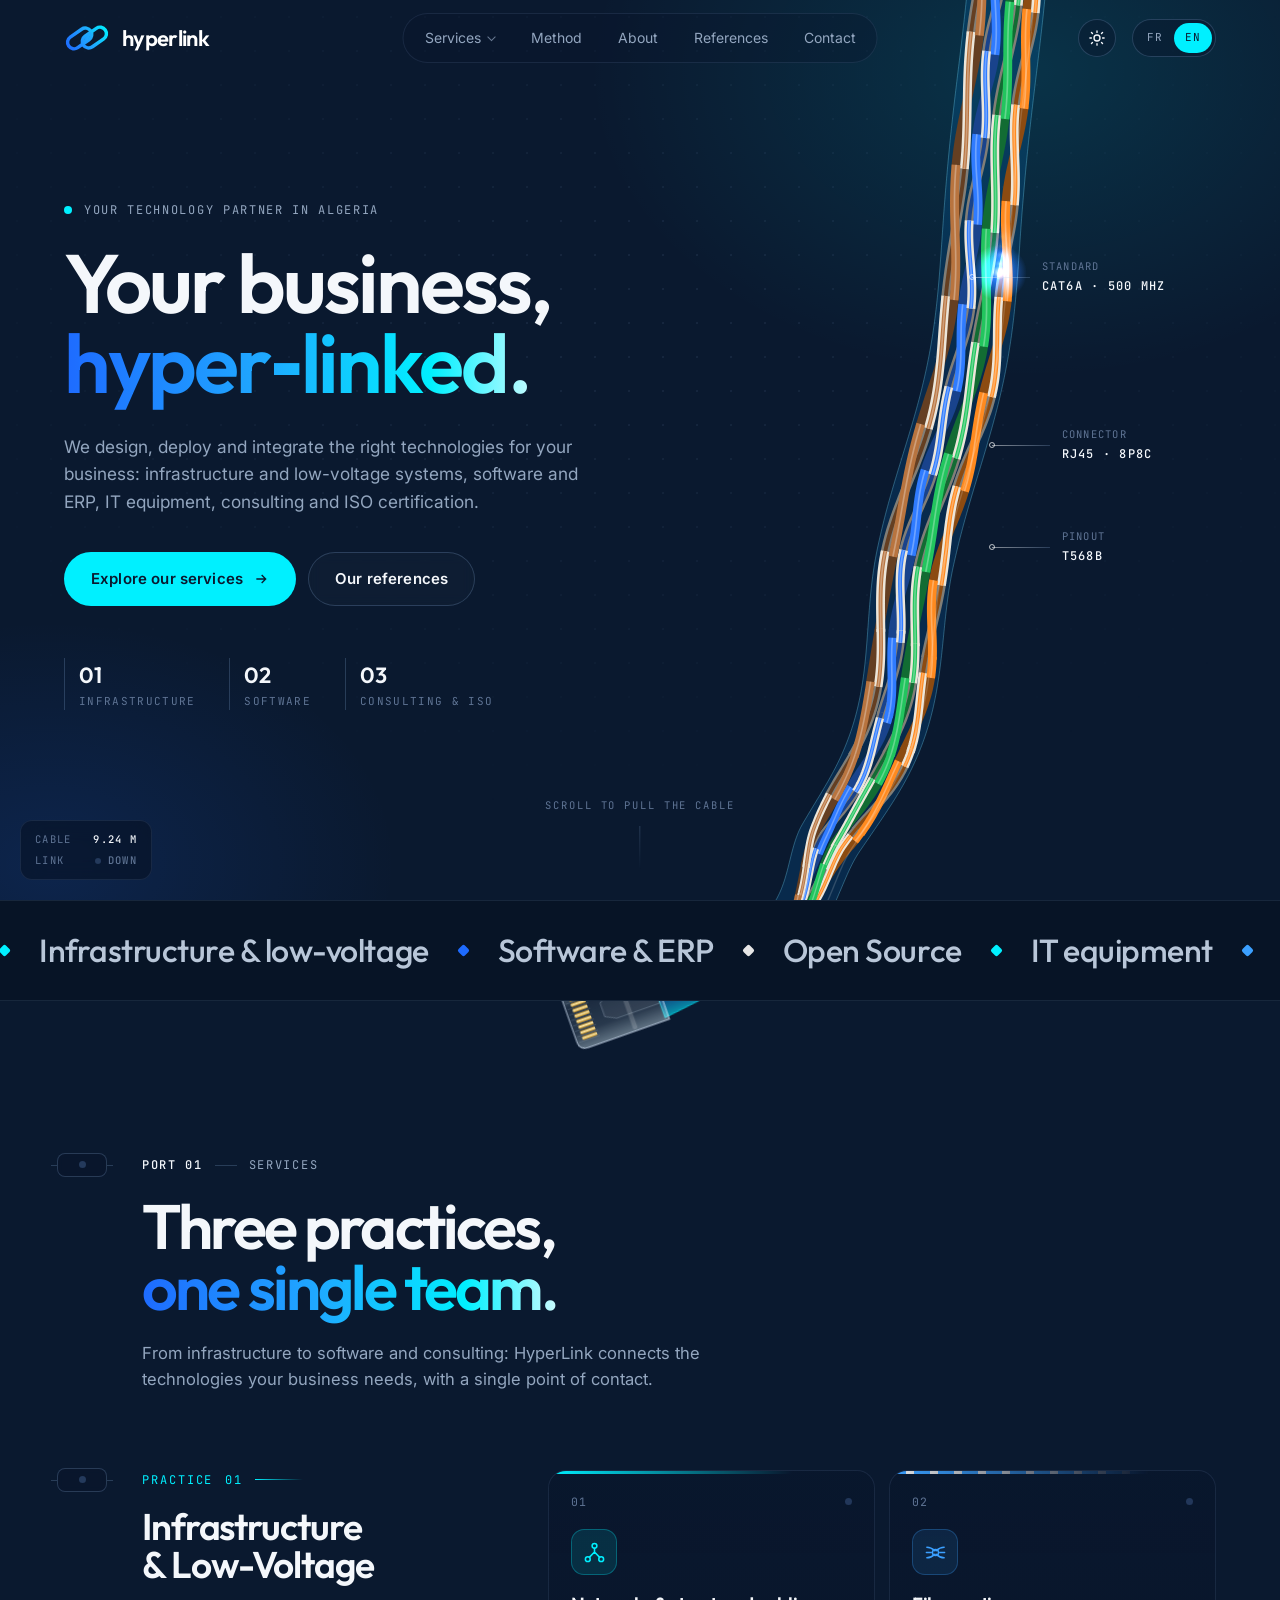
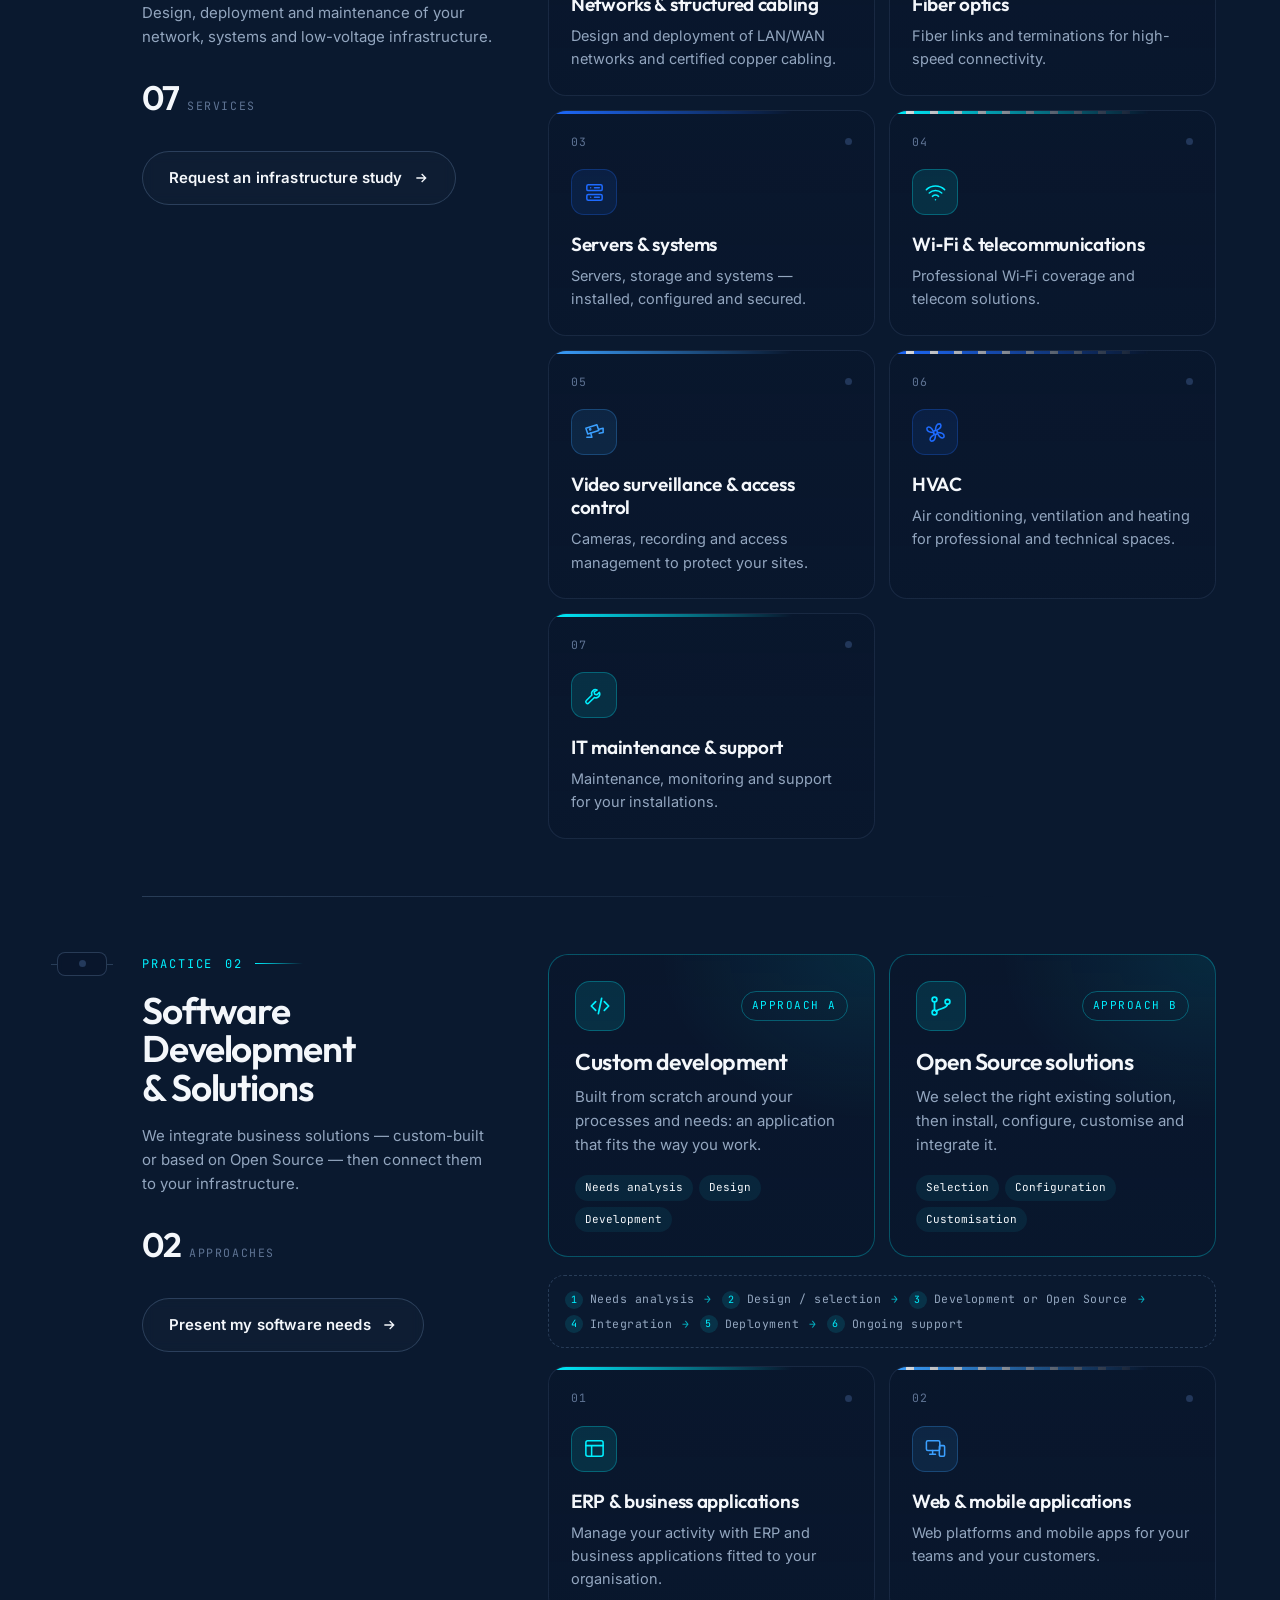
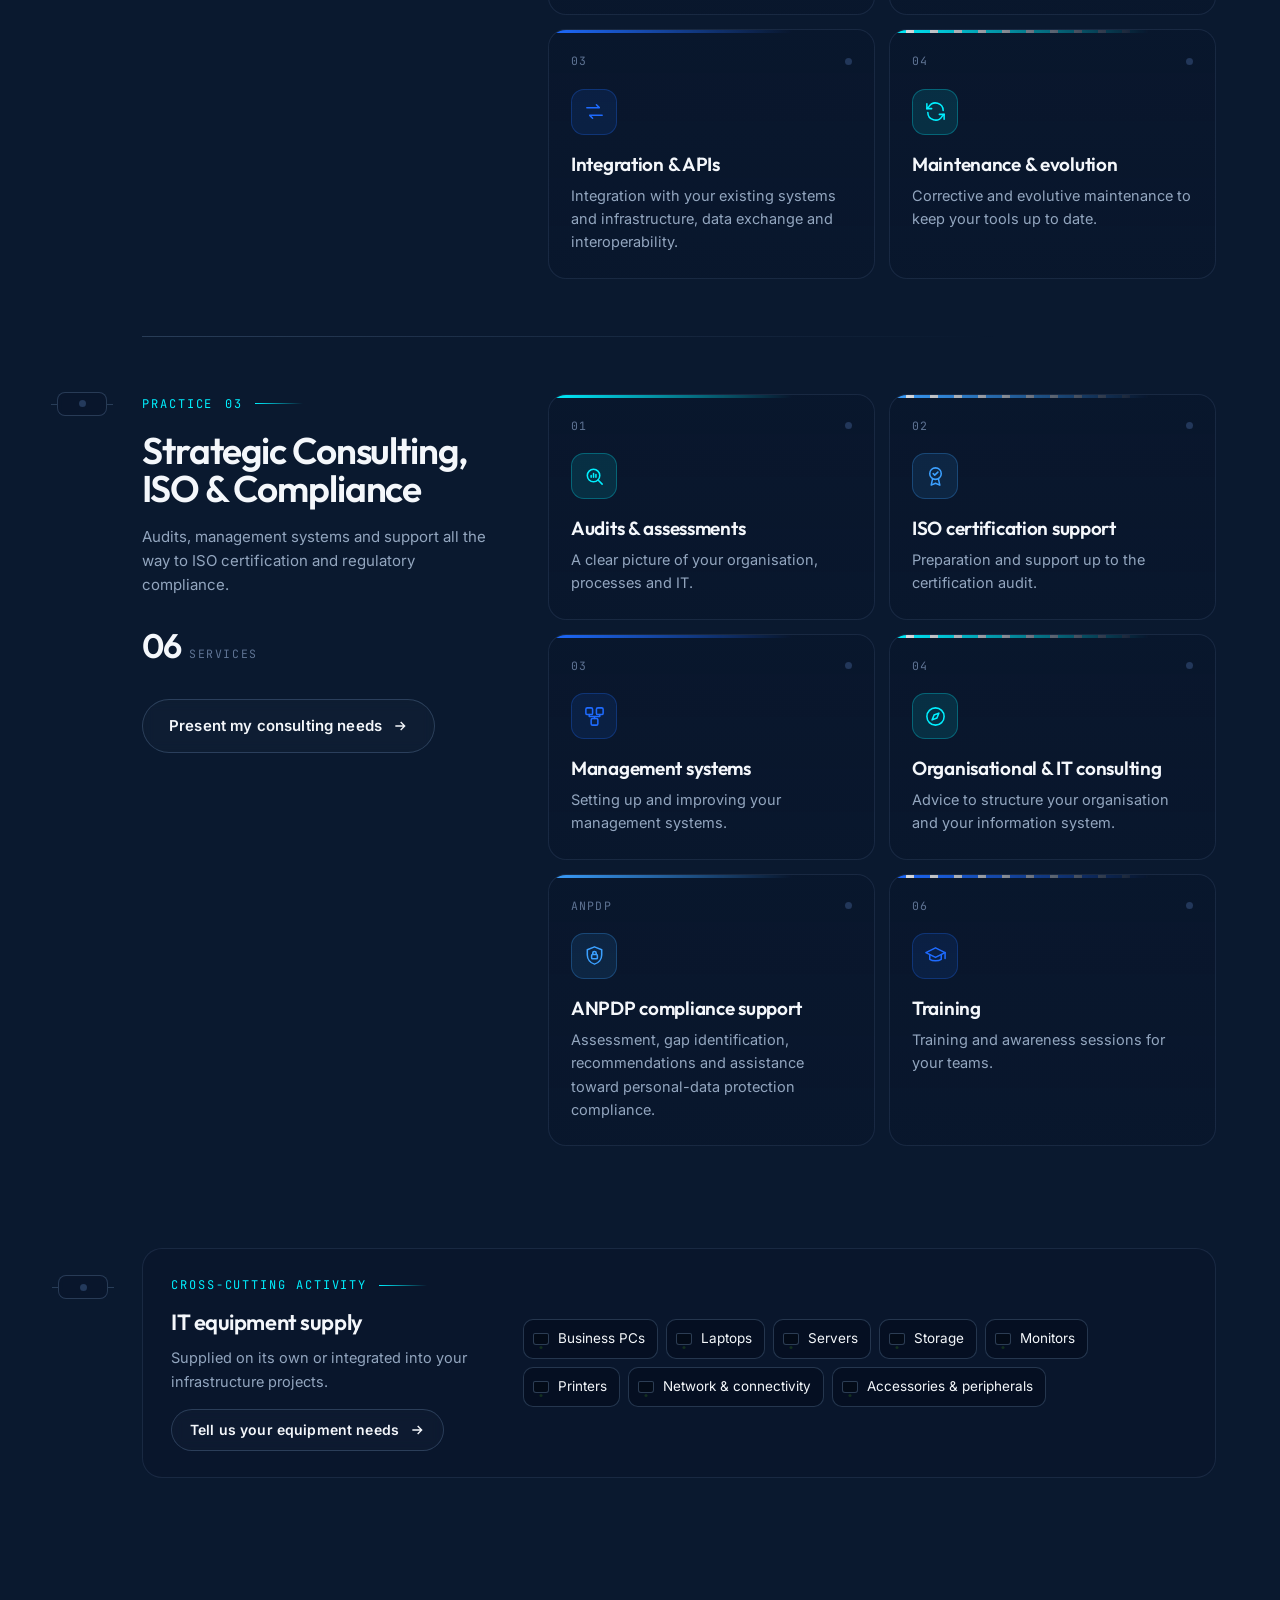
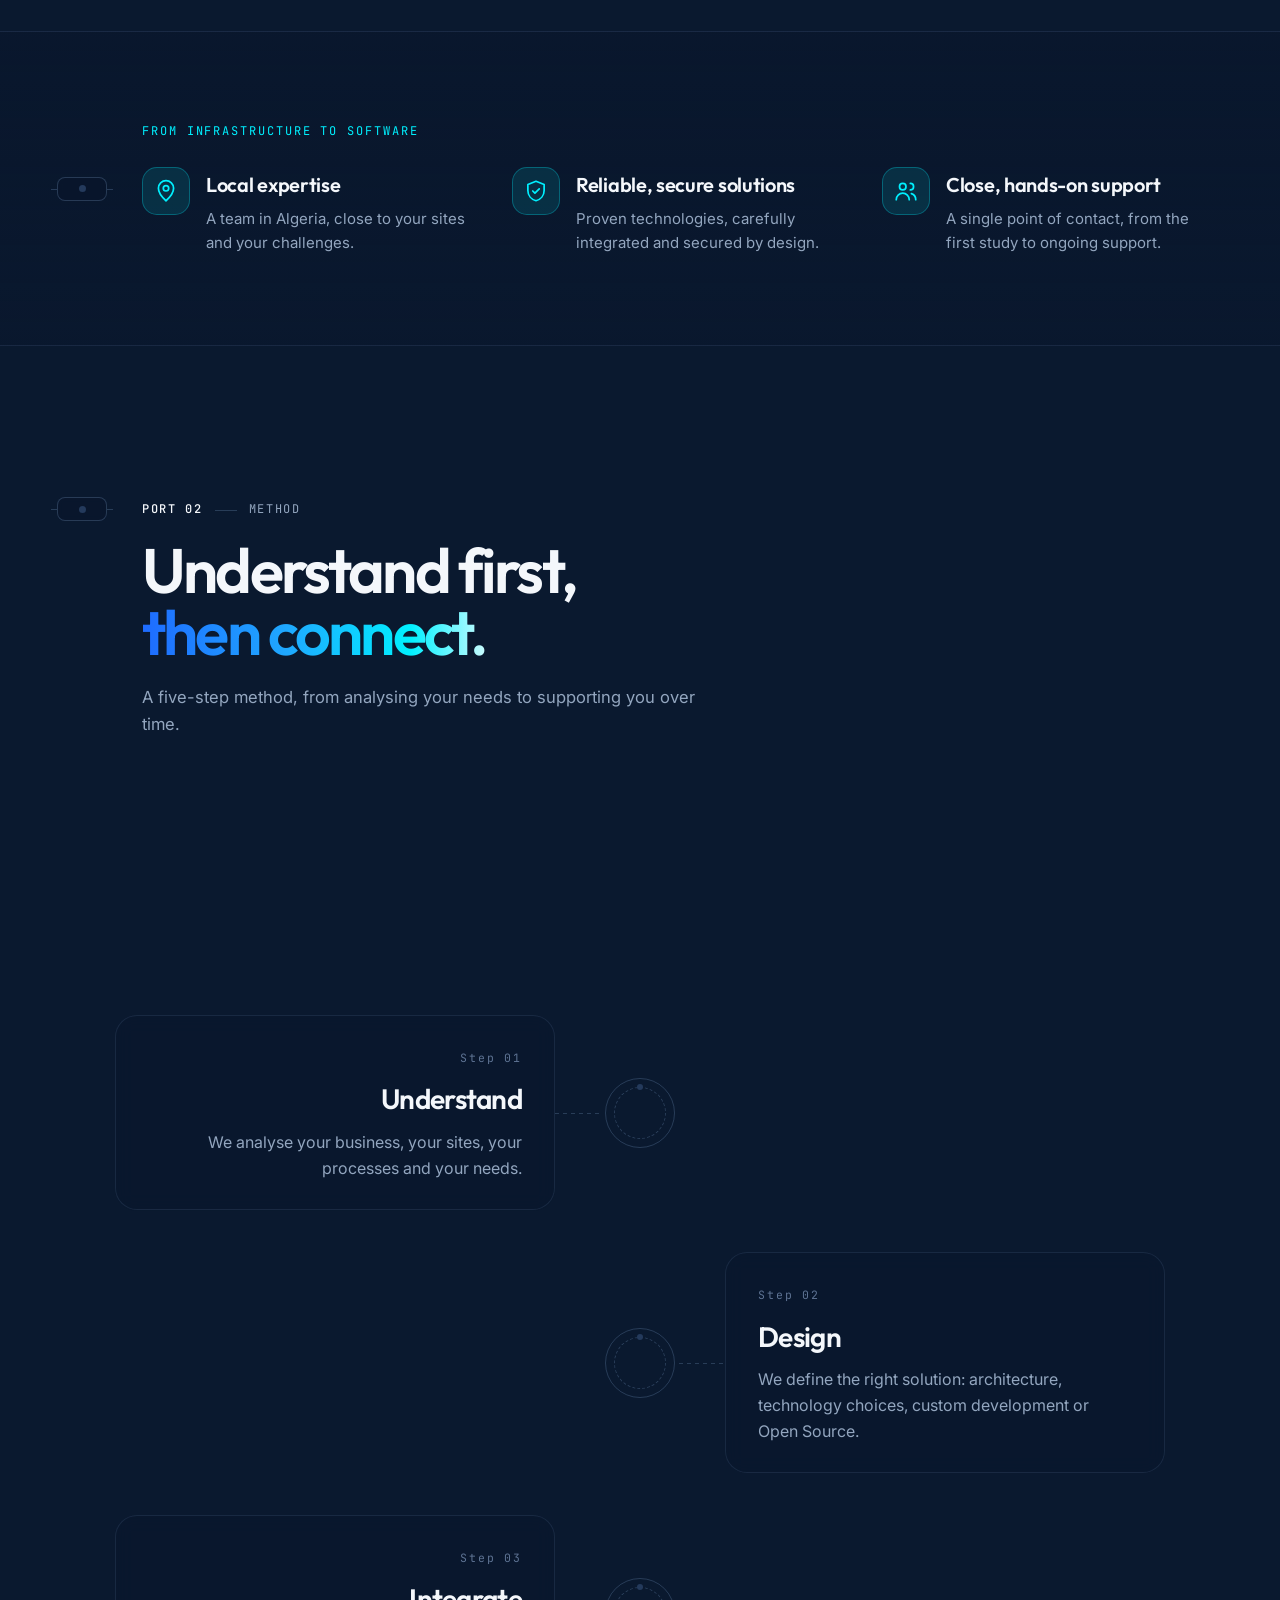
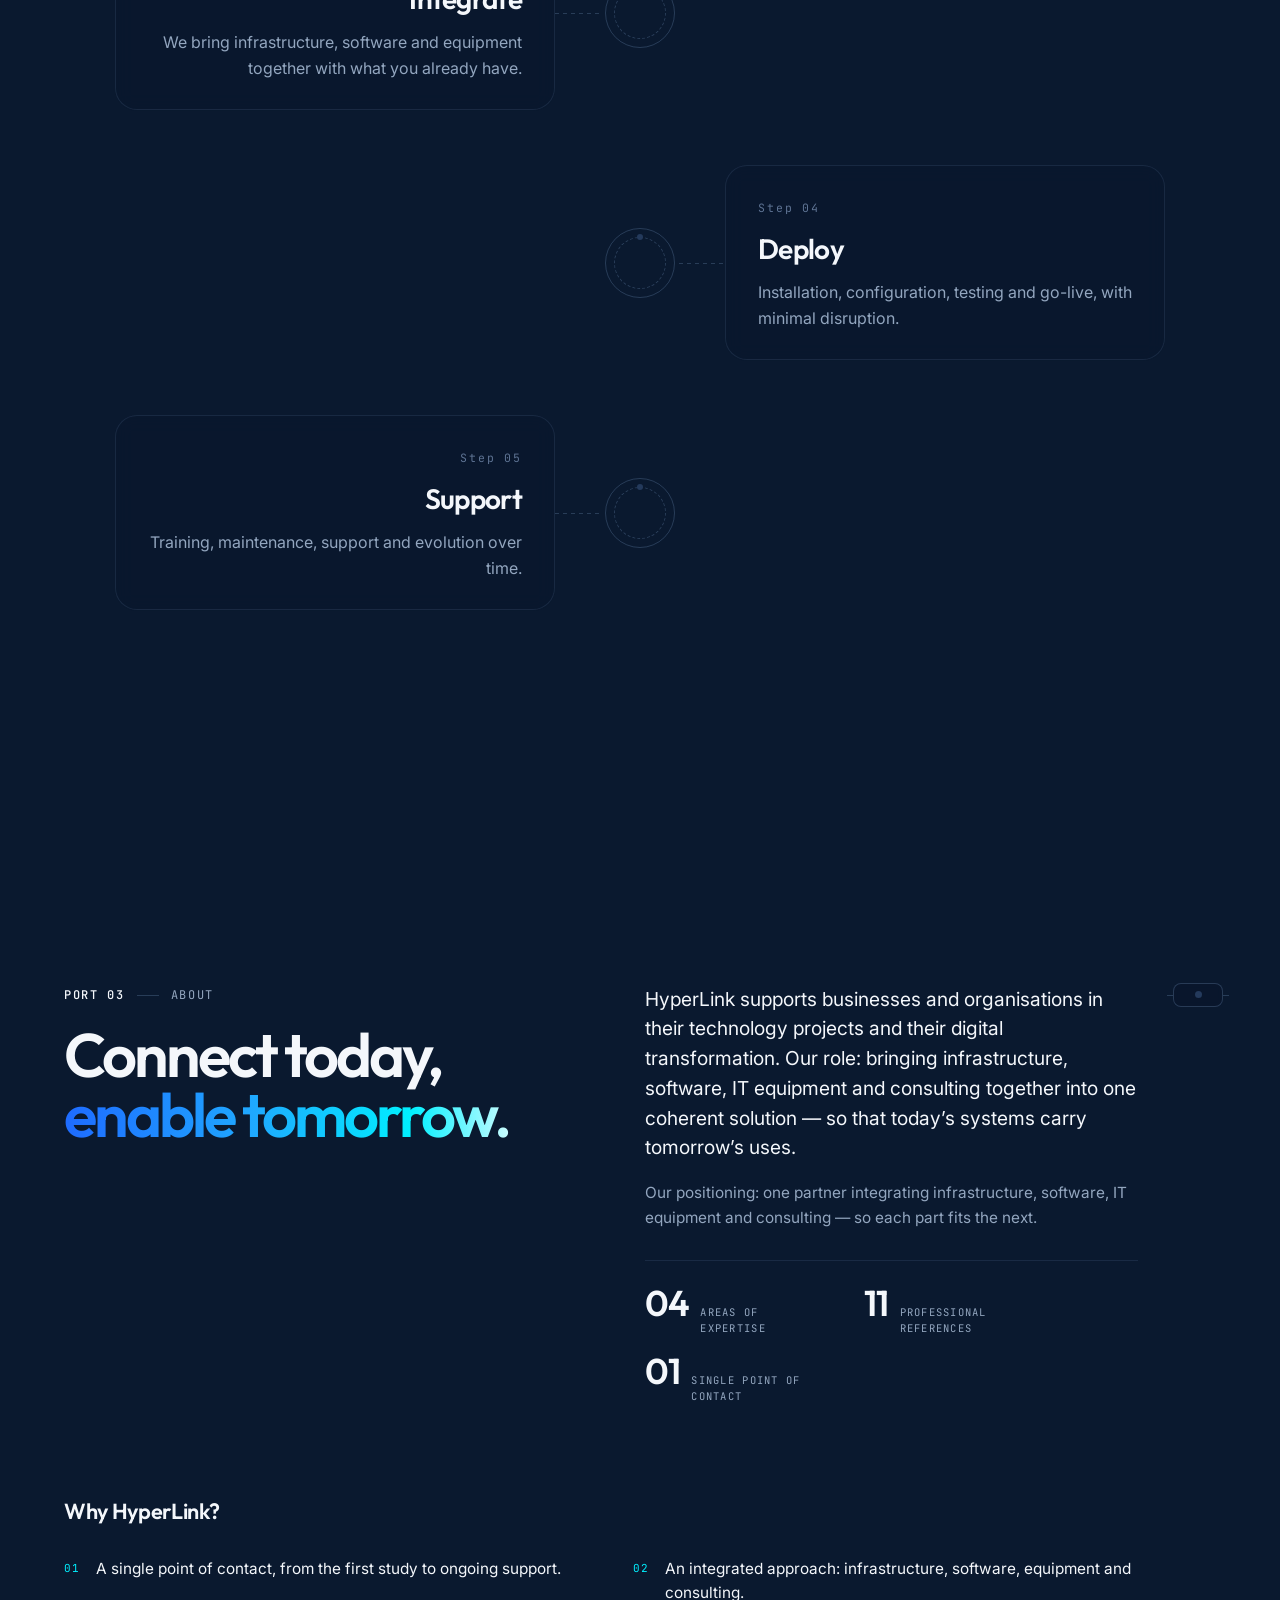
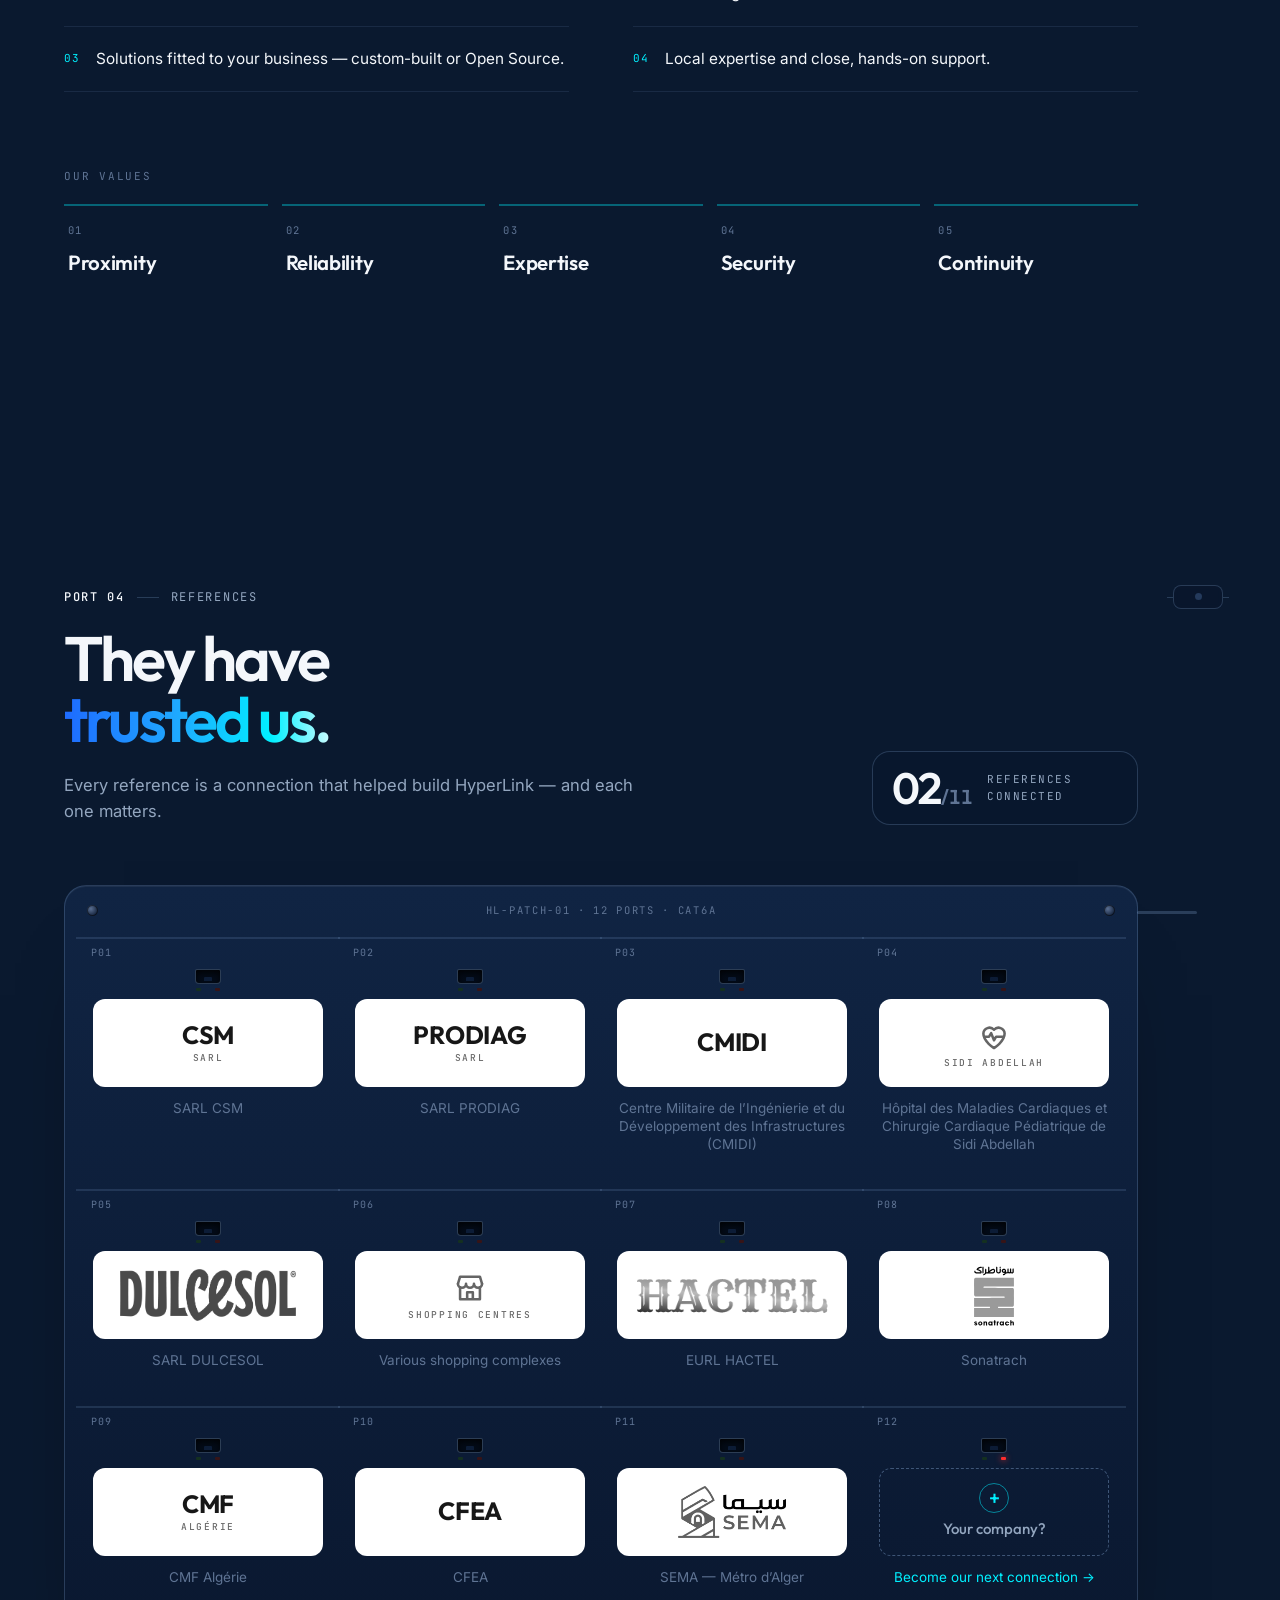
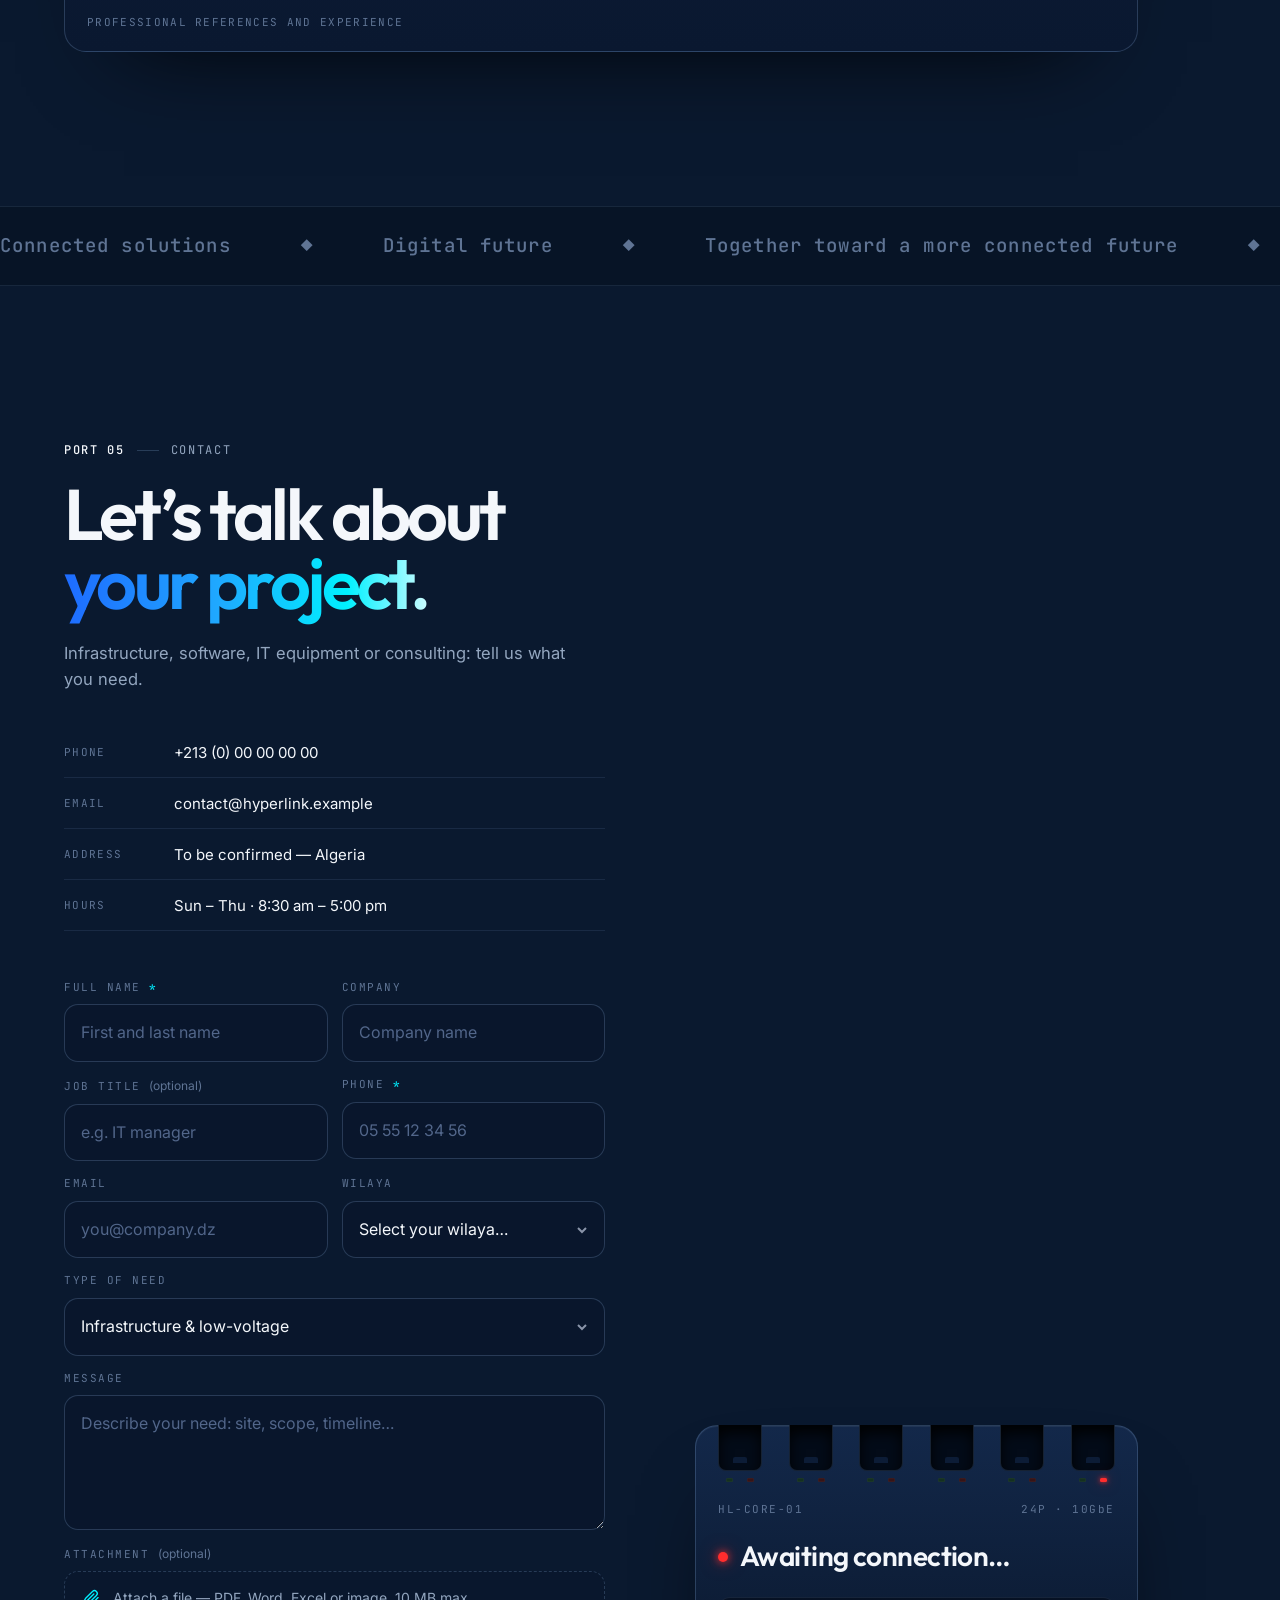
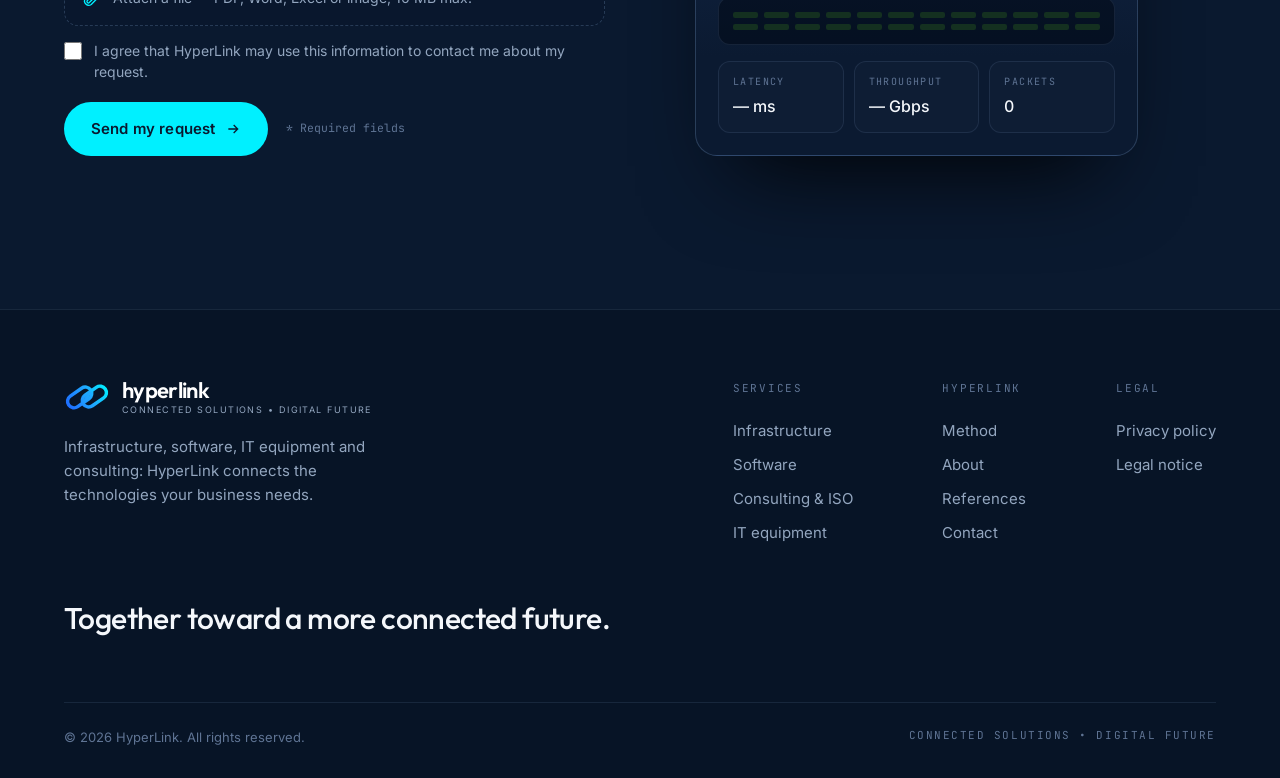
==== commit 7b3293dc: "Add the Django backend for the contact form - Django 5.2 LTS / Python 3.13 / PostgreSQL 17, Dockeris" ====
--- a/index.html
+++ b/index.html
@@ -706,15 +706,15 @@
 
           <form class="form reveal" id="contact-form" novalidate>
             <div class="field"><label for="f-name"><span data-i18n="form.name">Full name</span> <b class="req">*</b></label><input id="f-name" name="name" type="text" data-i18n-ph="form.namePh" placeholder="First and last name" autocomplete="name" required><small class="field-err" aria-live="polite"></small></div>
-            <div class="field"><label for="f-company" data-i18n="form.company">Company</label><input id="f-company" name="company" type="text" data-i18n-ph="form.companyPh" placeholder="Company name" autocomplete="organization"></div>
-            <div class="field"><label for="f-role"><span data-i18n="form.role">Job title</span> <em class="opt" data-i18n="form.optional">(optional)</em></label><input id="f-role" name="role" type="text" data-i18n-ph="form.rolePh" placeholder="e.g. IT manager" autocomplete="organization-title"></div>
+            <div class="field"><label for="f-company" data-i18n="form.company">Company</label><input id="f-company" name="company" type="text" data-i18n-ph="form.companyPh" placeholder="Company name" autocomplete="organization"><small class="field-err" aria-live="polite"></small></div>
+            <div class="field"><label for="f-role"><span data-i18n="form.role">Job title</span> <em class="opt" data-i18n="form.optional">(optional)</em></label><input id="f-role" name="role" type="text" data-i18n-ph="form.rolePh" placeholder="e.g. IT manager" autocomplete="organization-title"><small class="field-err" aria-live="polite"></small></div>
             <div class="field"><label for="f-phone"><span data-i18n="contact.phone">Phone</span> <b class="req">*</b></label><input id="f-phone" name="phone" type="tel" inputmode="tel" placeholder="05 55 12 34 56" autocomplete="tel" required><small class="field-err" aria-live="polite"></small></div>
             <div class="field"><label for="f-email" data-i18n="contact.email">Email</label><input id="f-email" name="email" type="email" data-i18n-ph="form.emailPh" placeholder="you@company.dz" autocomplete="email"><small class="field-err" aria-live="polite"></small></div>
             <div class="field"><label for="f-wilaya" data-i18n="form.wilaya">Wilaya</label>
               <select id="f-wilaya" name="wilaya" data-wilayas>
                 <option value="" data-i18n="form.wilayaPh">Select your wilaya…</option>
               </select>
-            </div>
+            <small class="field-err" aria-live="polite"></small></div>
             <div class="field full"><label for="f-need" data-i18n="form.need">Type of need</label>
               <select id="f-need" name="need">
                 <option value="infrastructure" data-i18n="need.infra">Infrastructure &amp; low-voltage</option>
@@ -725,8 +725,8 @@
                 <option value="hvac" data-i18n="need.hvac">HVAC</option>
                 <option value="other" data-i18n="need.other">Other</option>
               </select>
-            </div>
-            <div class="field full"><label for="f-msg" data-i18n="form.project">Message</label><textarea id="f-msg" name="message" rows="4" data-i18n-ph="form.projectPh" placeholder="Describe your need: site, scope, timeline…"></textarea></div>
+            <small class="field-err" aria-live="polite"></small></div>
+            <div class="field full"><label for="f-msg" data-i18n="form.project">Message</label><textarea id="f-msg" name="message" rows="4" data-i18n-ph="form.projectPh" placeholder="Describe your need: site, scope, timeline…"></textarea><small class="field-err" aria-live="polite"></small></div>
             <div class="field full">
               <span class="label-like"><span data-i18n="form.file">Attachment</span> <em class="opt" data-i18n="form.optional">(optional)</em></span>
               <input id="f-file" class="file-input" name="attachment" type="file" accept=".pdf,.doc,.docx,.xls,.xlsx,.jpg,.jpeg,.png">
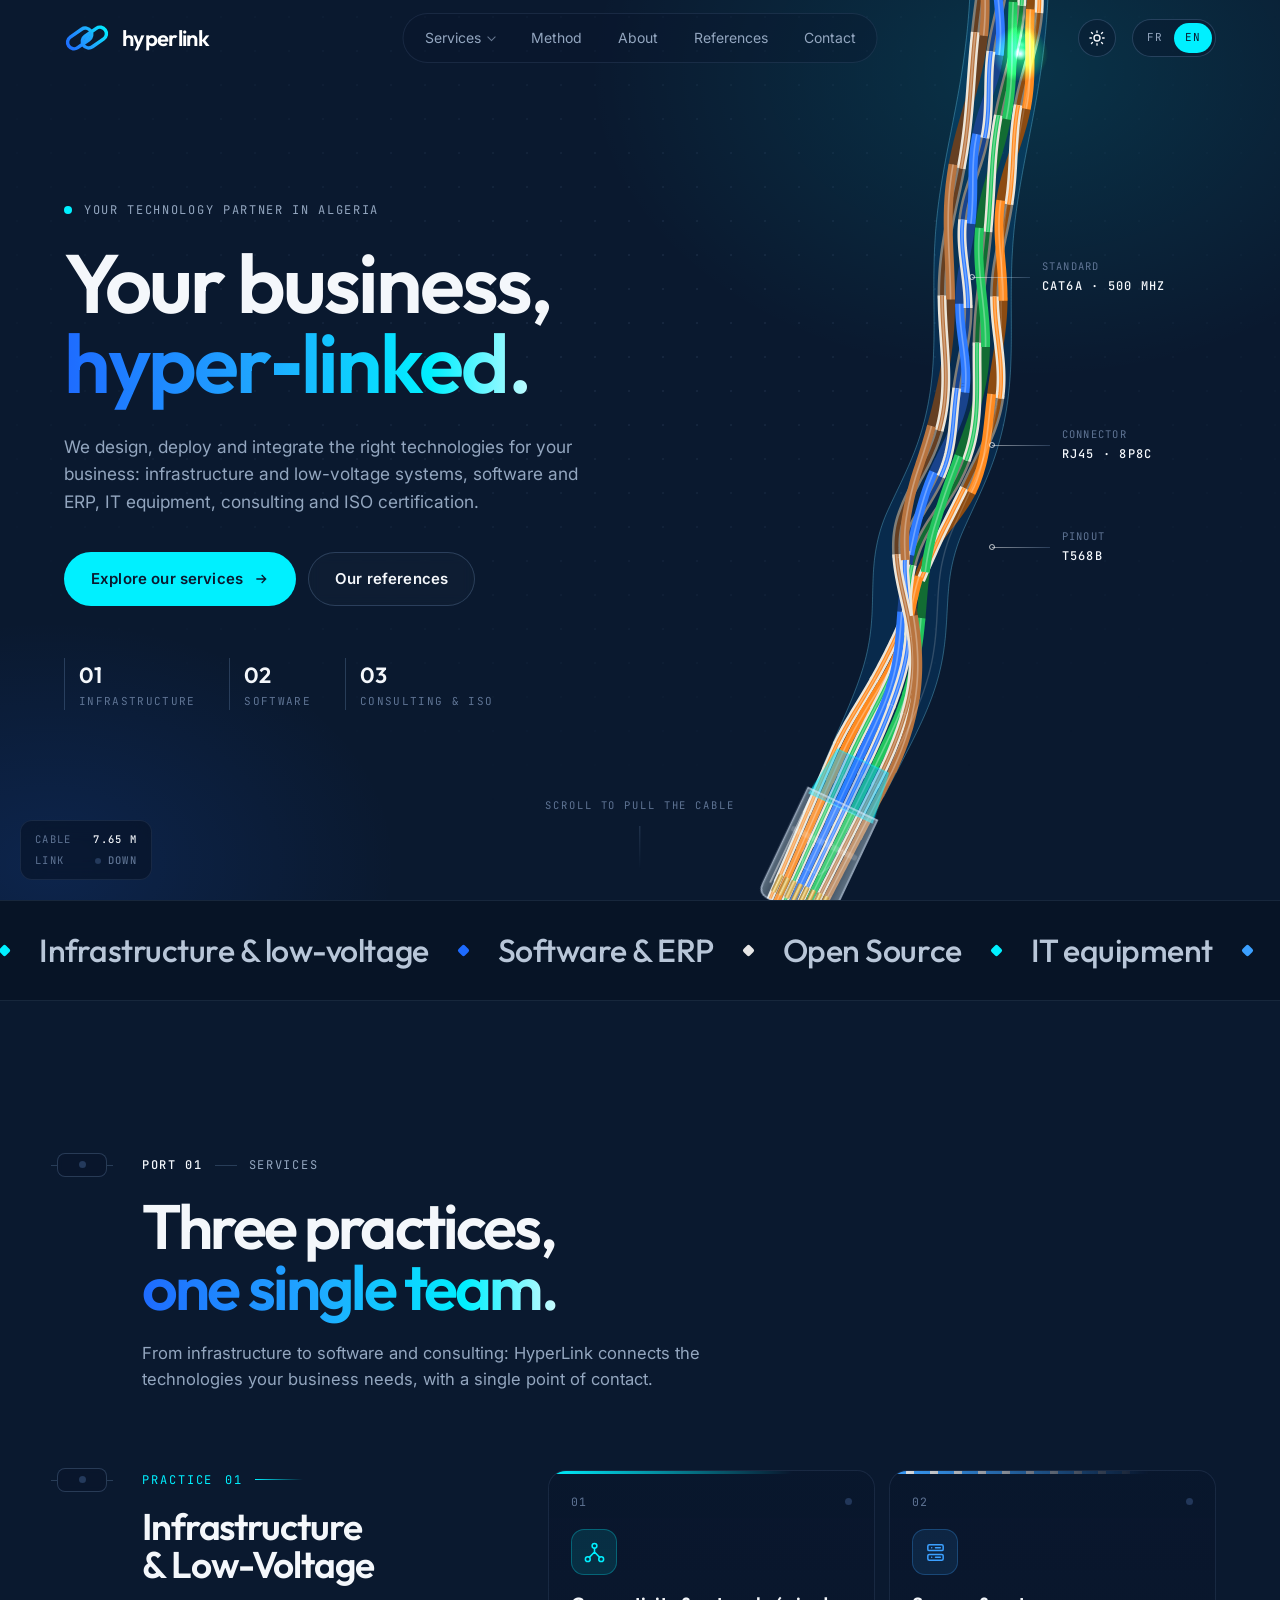
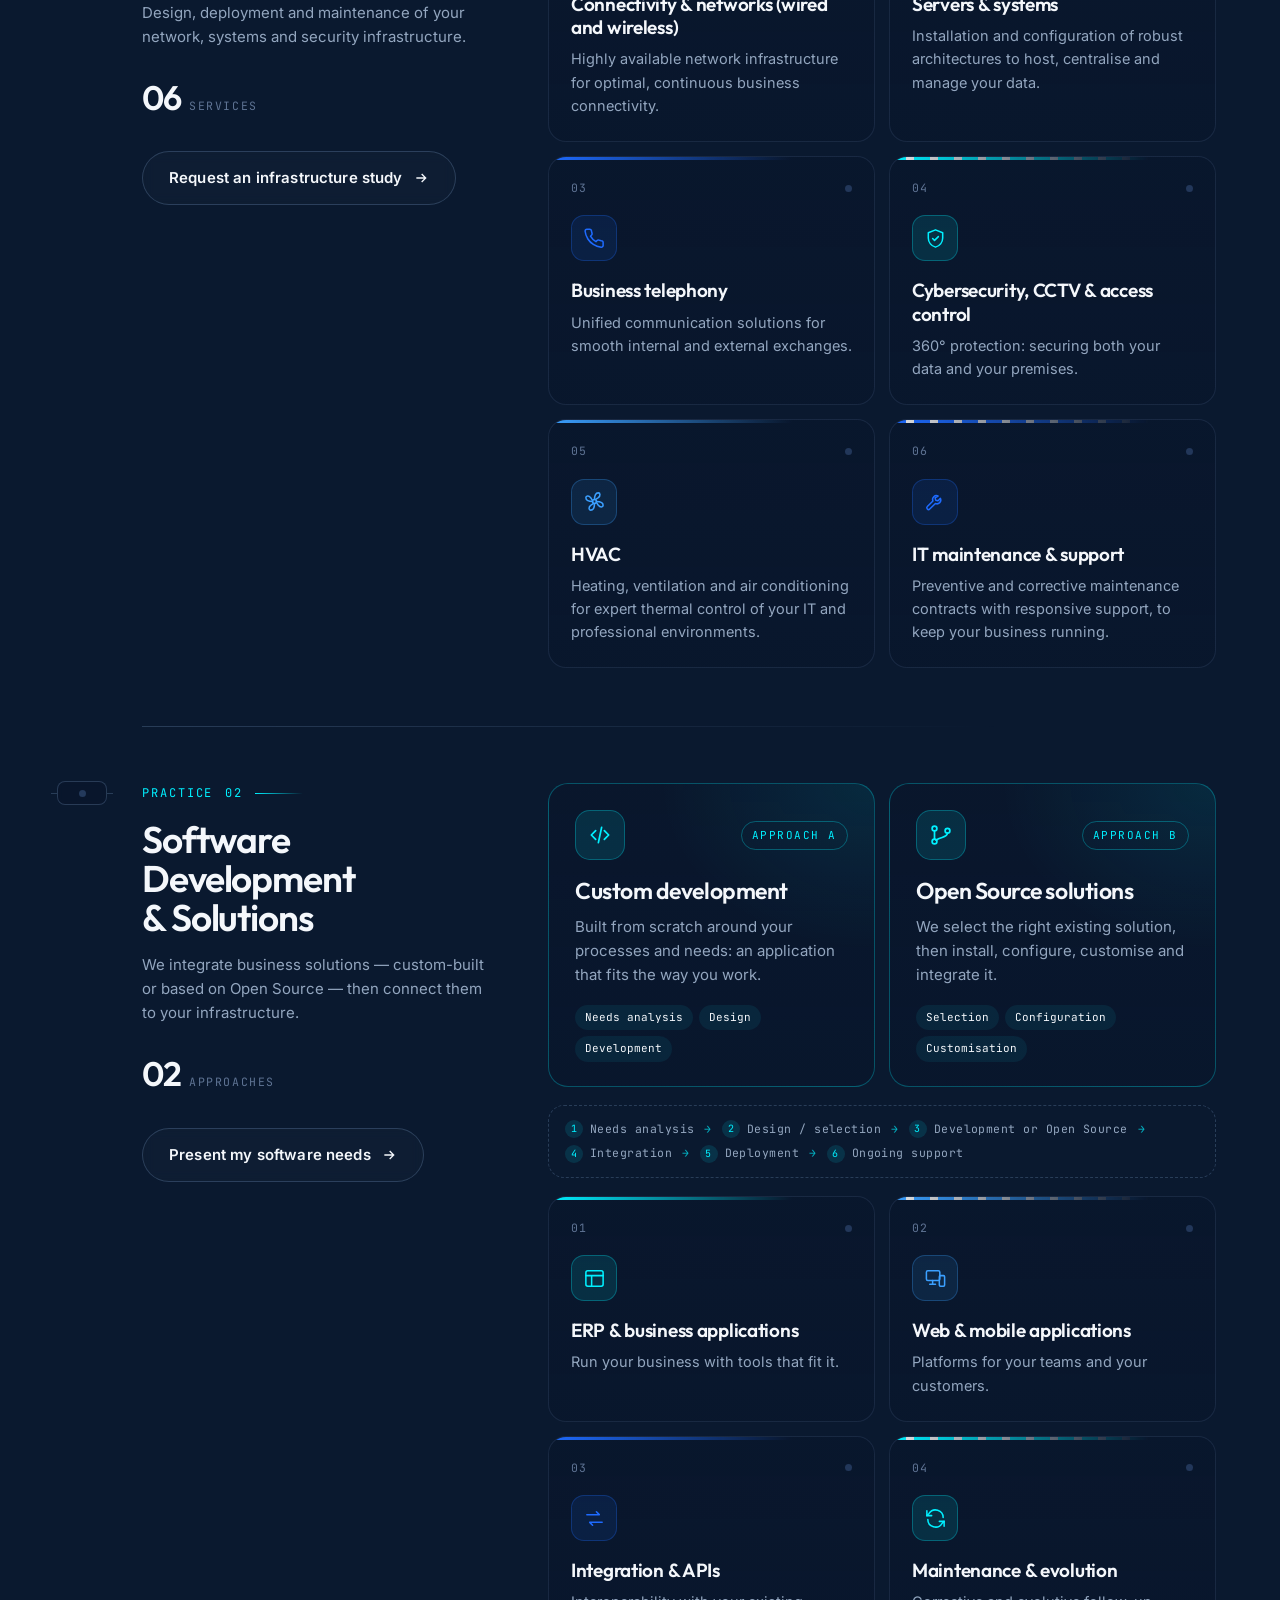
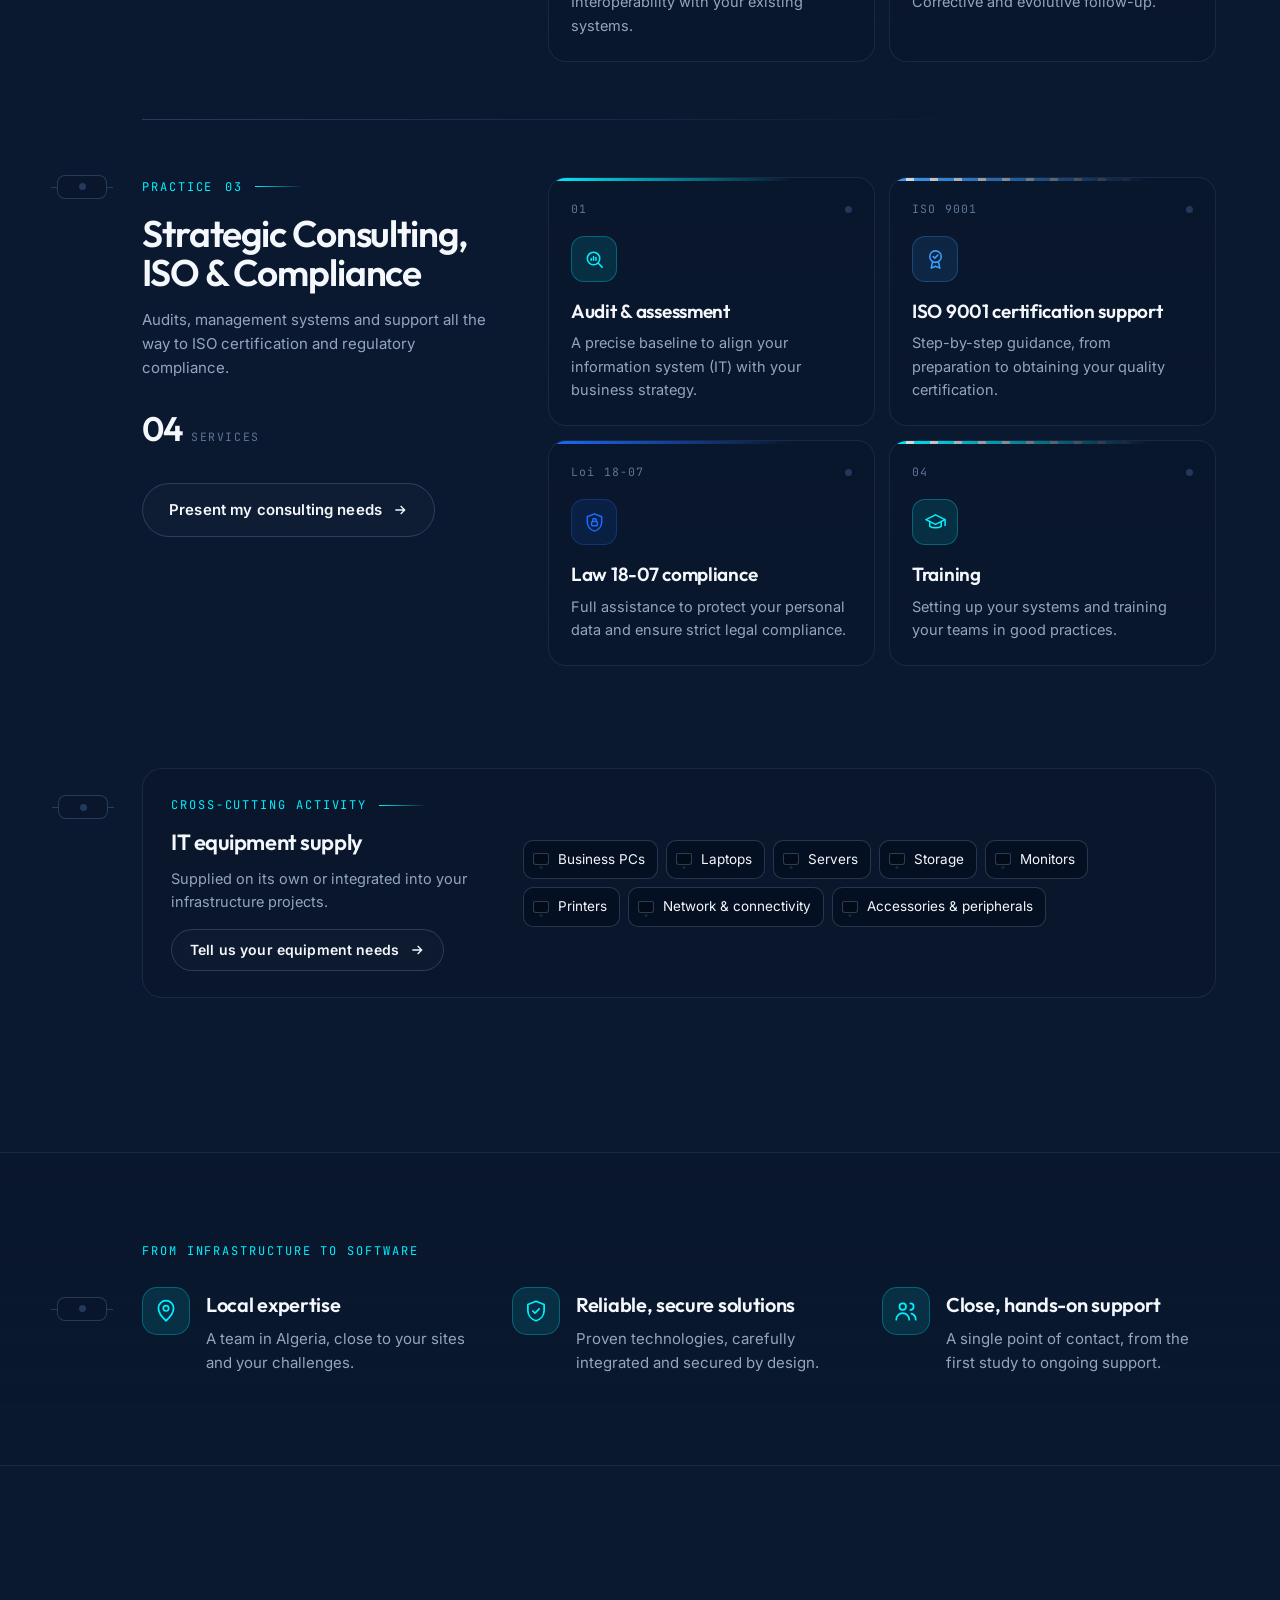
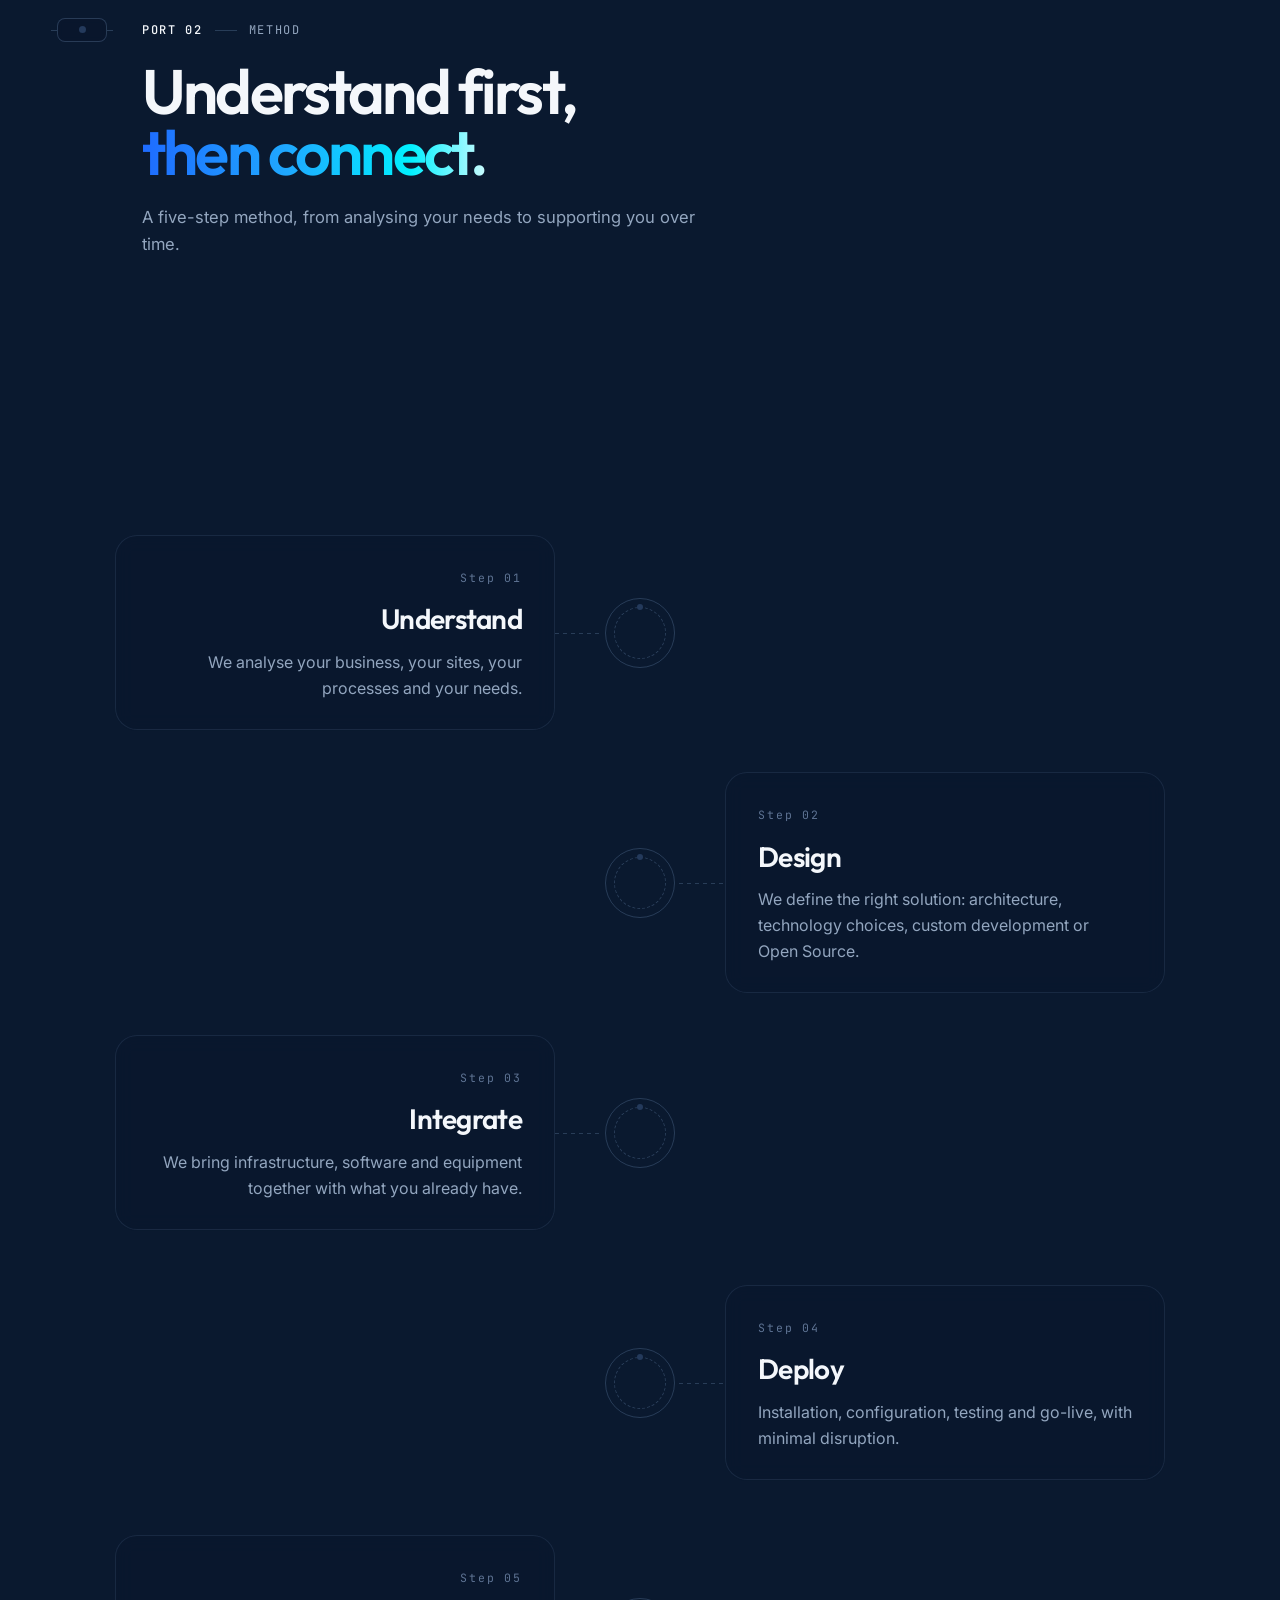
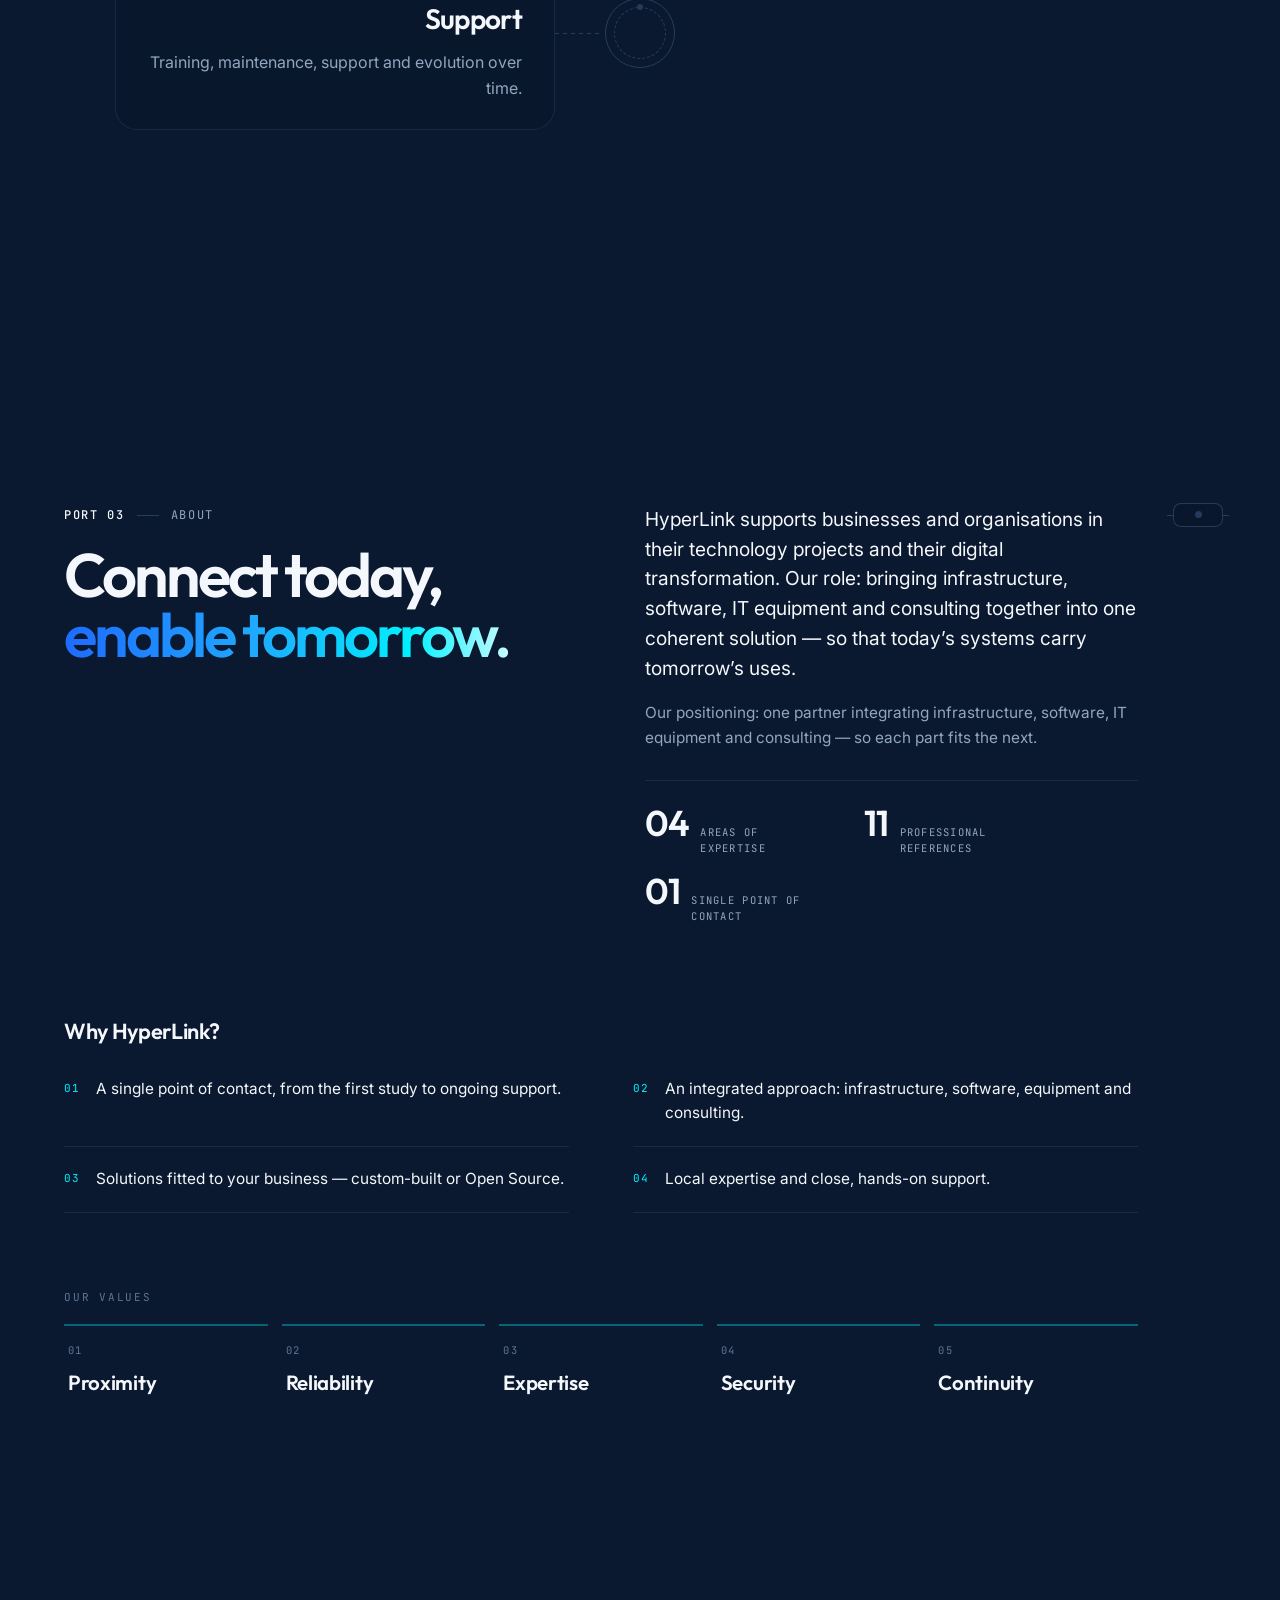
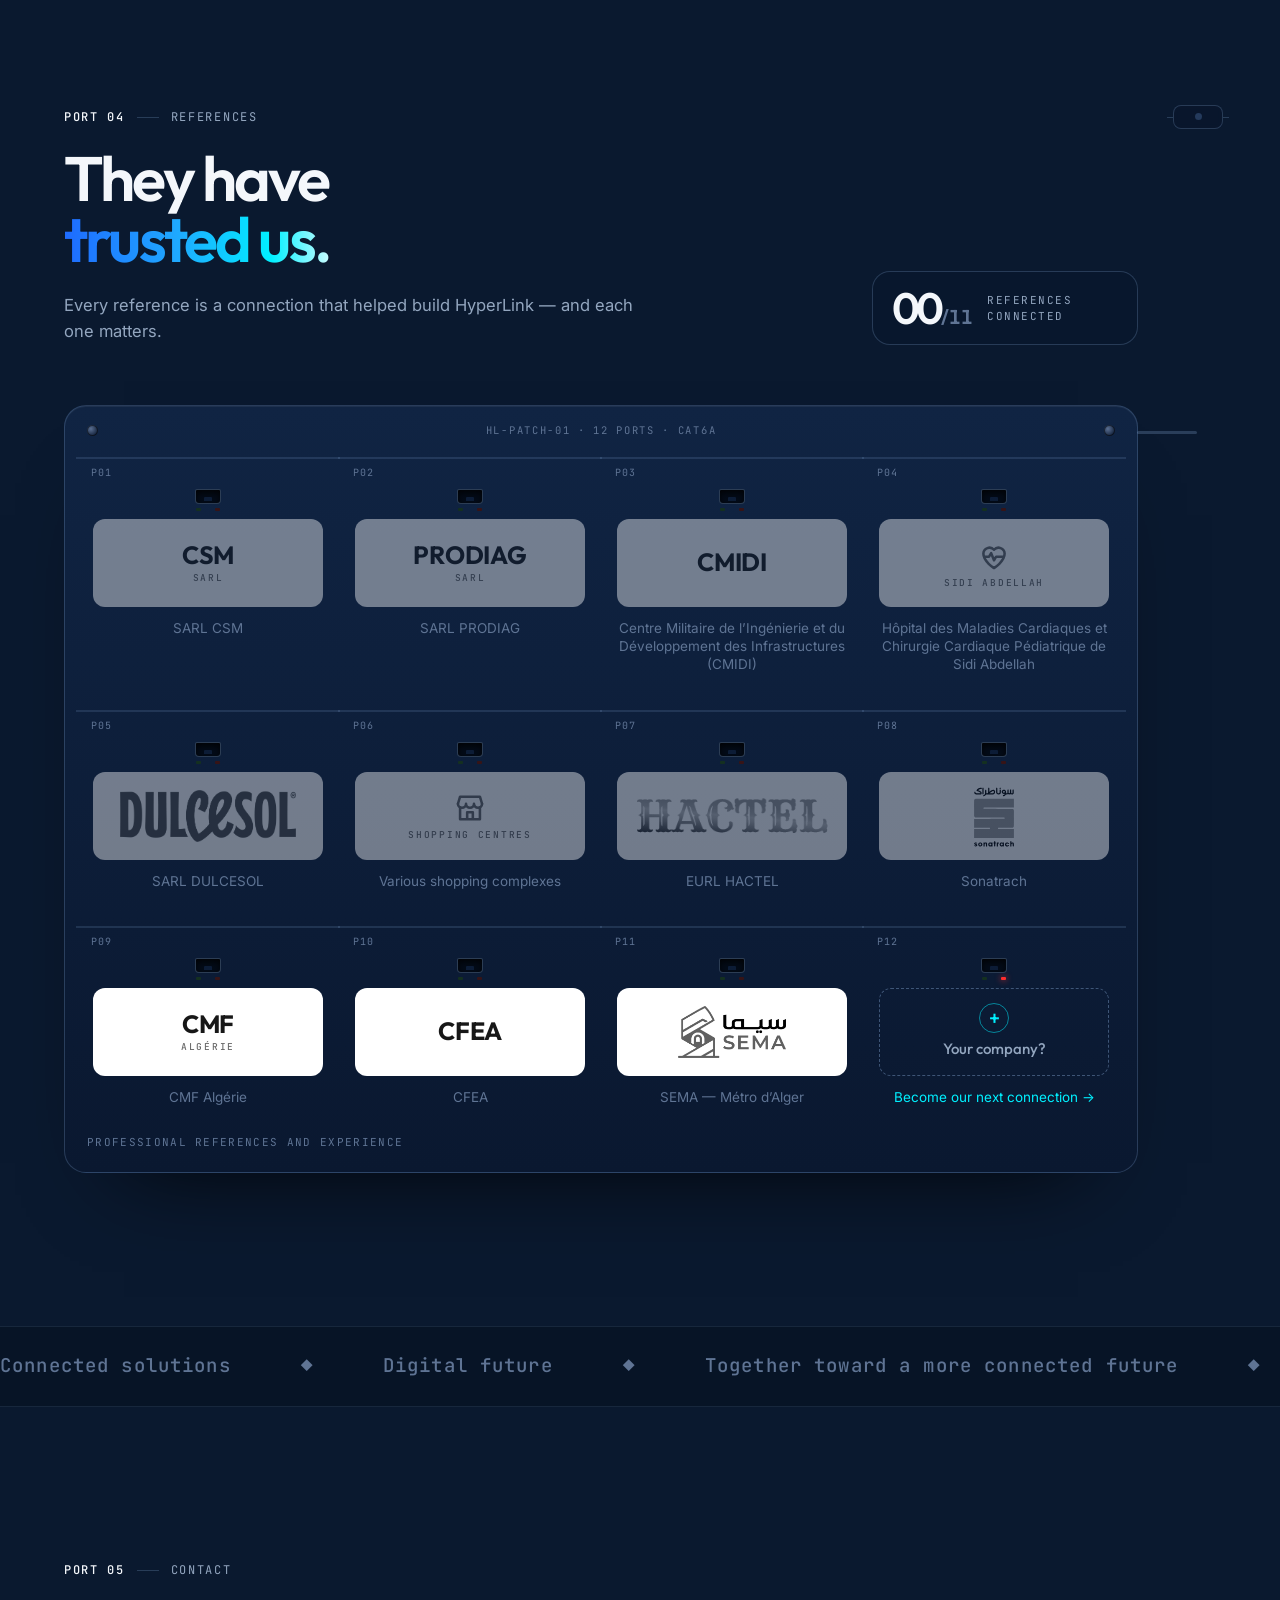
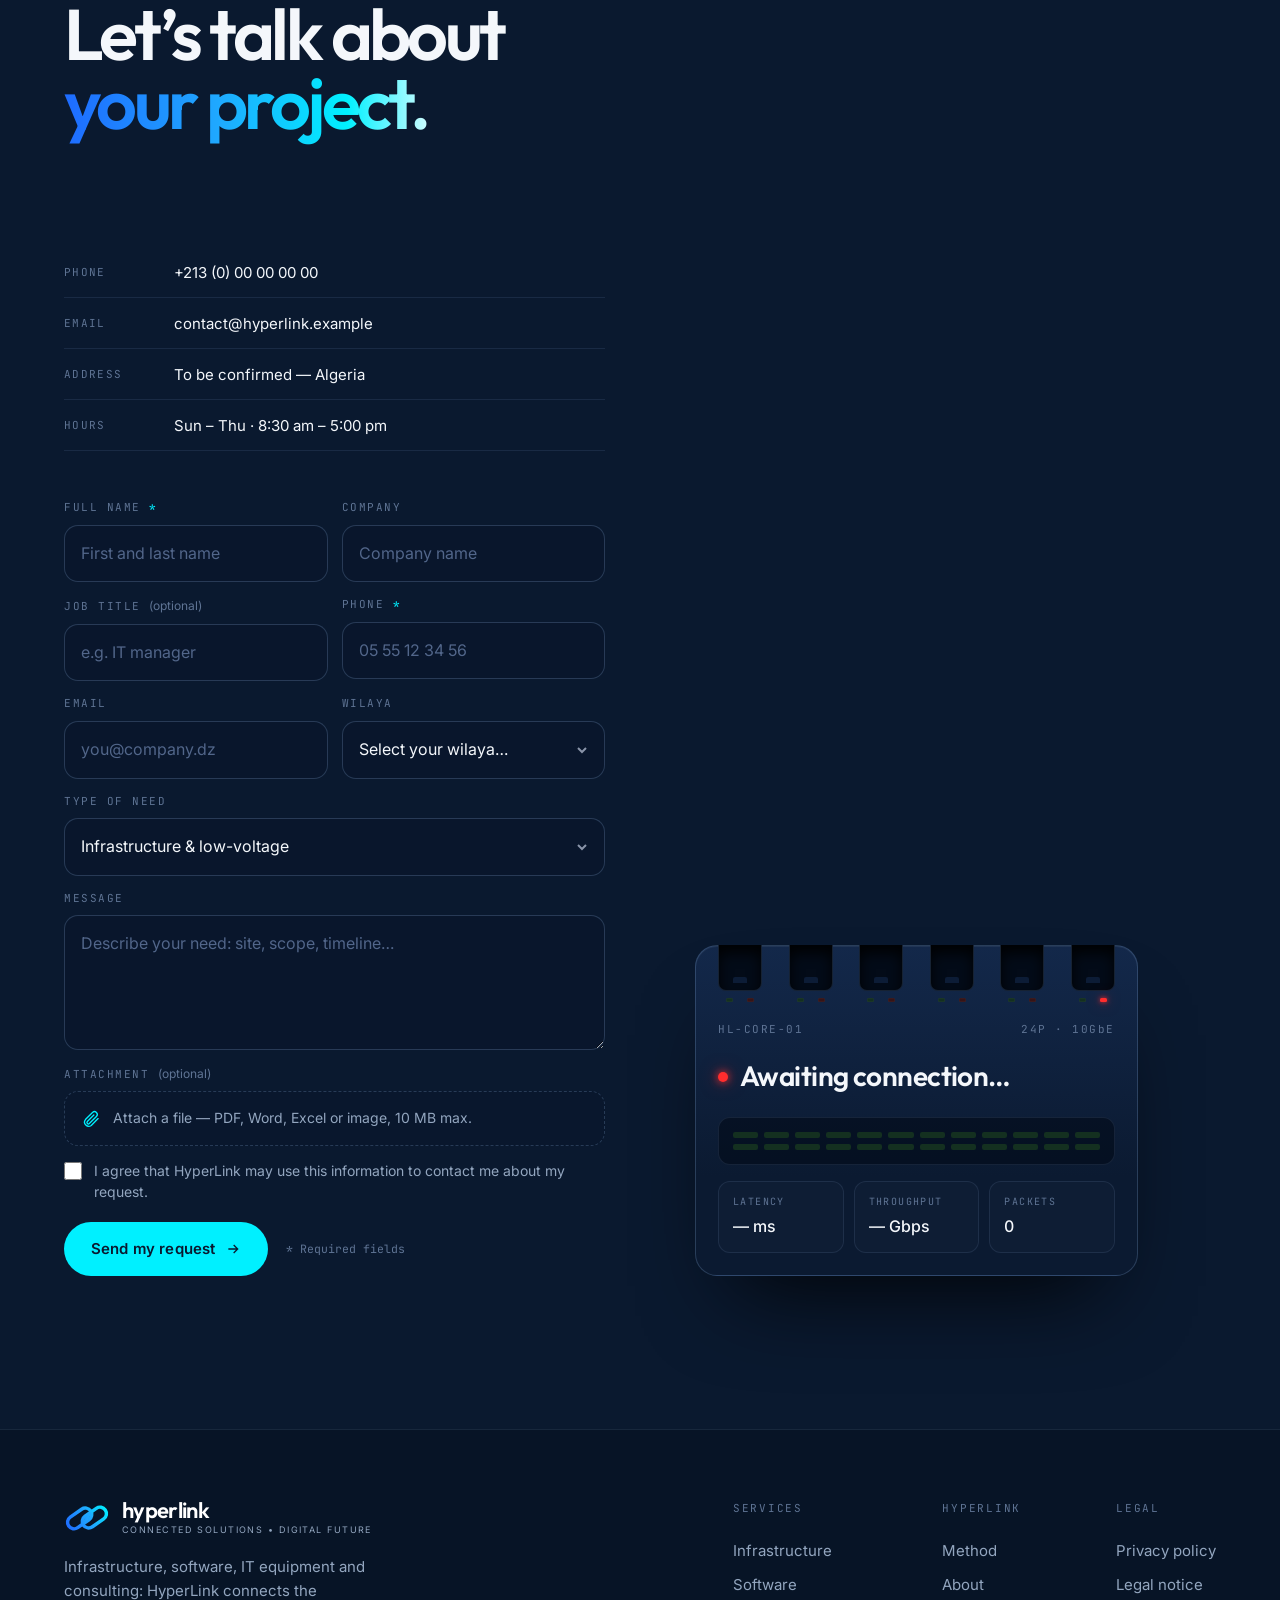
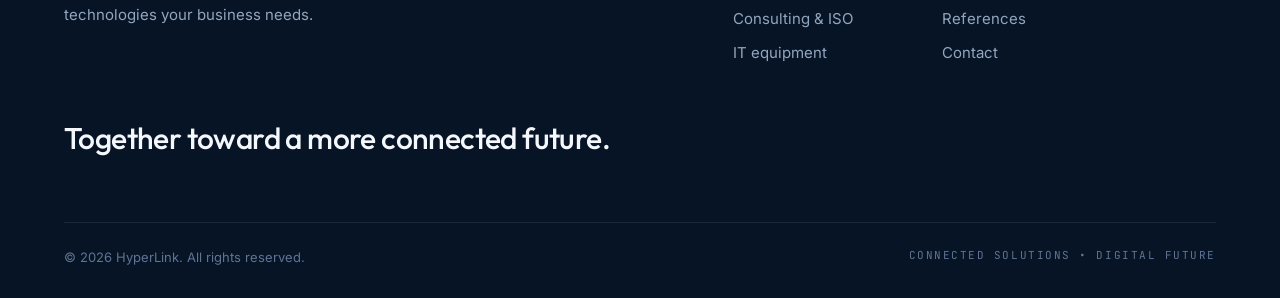
==== commit 602ed3da: "Apply the client's corrected service content Pôle 01 (7 → 6): Connectivité & Réseaux (filaire et san" ====
--- a/index.html
+++ b/index.html
@@ -112,7 +112,7 @@
           <div class="dd-panel">
             <a href="#infrastructure"><b data-i18n="pInfra.title">Infrastructure &amp; Low-Voltage</b><small data-i18n="dd.infra">Networks, fiber, CCTV, HVAC…</small></a>
             <a href="#logiciels"><b data-i18n="pSoft.title">Software Development &amp; Solutions</b><small data-i18n="dd.soft">ERP, custom, Open Source, web &amp; mobile</small></a>
-            <a href="#iso"><b data-i18n="pIso.title">Strategic Consulting, ISO &amp; Compliance</b><small data-i18n="dd.iso">Audits, ISO certification, ANPDP</small></a>
+            <a href="#iso"><b data-i18n="pIso.title">Strategic Consulting, ISO &amp; Compliance</b><small data-i18n="dd.iso">Audit, ISO 9001 certification, Law 18-07</small></a>
             <a href="#equipements"><b data-i18n="equip.title">IT equipment supply</b><small data-i18n="dd.equip">PCs, servers, network, peripherals</small></a>
           </div>
         </div>
@@ -207,8 +207,8 @@
     <!-- ============ MARQUEE ============ -->
     <div class="band" aria-hidden="true">
       <div class="band-track">
-        <div class="band-item"><i style="--c:#00F0FF"></i><span data-i18n="band.1">Infrastructure &amp; low-voltage</span><i style="--c:#1E6BFF"></i><span data-i18n="band.2">Software &amp; ERP</span><i style="--c:#E6E6E6"></i><span data-i18n="band.3">Open Source</span><i style="--c:#00F0FF"></i><span data-i18n="band.4">IT equipment</span><i style="--c:#3BA0FF"></i><span data-i18n="band.5">Consulting &amp; ISO</span><i style="--c:#E6E6E6"></i><span data-i18n="band.6">ANPDP compliance</span><i style="--c:#1E6BFF"></i><span data-i18n="band.7">HVAC</span></div>
-        <div class="band-item"><i style="--c:#00F0FF"></i><span data-i18n="band.1">Infrastructure &amp; low-voltage</span><i style="--c:#1E6BFF"></i><span data-i18n="band.2">Software &amp; ERP</span><i style="--c:#E6E6E6"></i><span data-i18n="band.3">Open Source</span><i style="--c:#00F0FF"></i><span data-i18n="band.4">IT equipment</span><i style="--c:#3BA0FF"></i><span data-i18n="band.5">Consulting &amp; ISO</span><i style="--c:#E6E6E6"></i><span data-i18n="band.6">ANPDP compliance</span><i style="--c:#1E6BFF"></i><span data-i18n="band.7">HVAC</span></div>
+        <div class="band-item"><i style="--c:#00F0FF"></i><span data-i18n="band.1">Infrastructure &amp; low-voltage</span><i style="--c:#1E6BFF"></i><span data-i18n="band.2">Software &amp; ERP</span><i style="--c:#E6E6E6"></i><span data-i18n="band.3">Open Source</span><i style="--c:#00F0FF"></i><span data-i18n="band.4">IT equipment</span><i style="--c:#3BA0FF"></i><span data-i18n="band.5">Consulting &amp; ISO</span><i style="--c:#E6E6E6"></i><span data-i18n="band.6">Law 18-07 compliance</span><i style="--c:#1E6BFF"></i><span data-i18n="band.7">HVAC</span></div>
+        <div class="band-item"><i style="--c:#00F0FF"></i><span data-i18n="band.1">Infrastructure &amp; low-voltage</span><i style="--c:#1E6BFF"></i><span data-i18n="band.2">Software &amp; ERP</span><i style="--c:#E6E6E6"></i><span data-i18n="band.3">Open Source</span><i style="--c:#00F0FF"></i><span data-i18n="band.4">IT equipment</span><i style="--c:#3BA0FF"></i><span data-i18n="band.5">Consulting &amp; ISO</span><i style="--c:#E6E6E6"></i><span data-i18n="band.6">Law 18-07 compliance</span><i style="--c:#1E6BFF"></i><span data-i18n="band.7">HVAC</span></div>
       </div>
     </div>
 
@@ -232,7 +232,7 @@
               <p class="pillar-num"><span data-i18n="pillar.label">Practice</span> 01</p>
               <h3 class="pillar-title" data-i18n="pInfra.title">Infrastructure &amp; Low-Voltage</h3>
               <p class="pillar-text" data-i18n="pInfra.text">Design, deployment and maintenance of your network, systems and low-voltage infrastructure.</p>
-              <p class="pillar-count"><b>07</b> <span data-i18n="pillar.count">services</span></p>
+              <p class="pillar-count"><b>06</b> <span data-i18n="pillar.count">services</span></p>
               <a href="#contact" class="btn btn-ghost magnetic pillar-cta" data-need="infrastructure"><span data-i18n="cta.infra">Request an infrastructure study</span>
                 <svg width="16" height="16" viewBox="0 0 24 24" fill="none" stroke="currentColor" stroke-width="2"><path d="M5 12h14M13 6l6 6-6 6"/></svg>
               </a>
@@ -241,44 +241,38 @@
               <article class="card sub reveal" style="--c:#00F0FF">
                 <div class="card-top"><span>01</span><i class="card-led"></i></div>
                 <div class="card-icon"><svg viewBox="0 0 24 24" fill="none" stroke="currentColor" stroke-width="1.6" stroke-linecap="round" stroke-linejoin="round"><circle cx="12" cy="5" r="2.5"/><circle cx="5" cy="19" r="2.5"/><circle cx="19" cy="19" r="2.5"/><path d="M12 7.5v4M12 11.5 6.8 16.8M12 11.5l5.2 5.3"/></svg></div>
-                <h4 data-i18n="infra.1.title">Networks &amp; structured cabling</h4>
-                <p data-i18n="infra.1.text">Design and deployment of LAN/WAN networks and certified copper cabling.</p>
+                <h4 data-i18n="infra.1.title">Connectivity & networks (wired and wireless)</h4>
+                <p data-i18n="infra.1.text">Highly available network infrastructure for optimal, continuous business connectivity.</p>
               </article>
               <article class="card sub striped reveal" style="--c:#3BA0FF; --d:.05s">
                 <div class="card-top"><span>02</span><i class="card-led"></i></div>
-                <div class="card-icon"><svg viewBox="0 0 24 24" fill="none" stroke="currentColor" stroke-width="1.6" stroke-linecap="round" stroke-linejoin="round"><path d="M2.5 12h5M16.5 12h5"/><circle cx="12" cy="12" r="3.2"/><path d="M3 6.5c4 0 6.5 2 8.2 3.6M21 17.5c-4 0-6.5-2-8.2-3.6M3 17.5c4 0 6.5-2 8.2-3.6M21 6.5c-4 0-6.5 2-8.2 3.6"/></svg></div>
-                <h4 data-i18n="infra.2.title">Fiber optics</h4>
-                <p data-i18n="infra.2.text">Fiber links and terminations for high-speed connectivity.</p>
-              </article>
-              <article class="card sub reveal" style="--c:#1E6BFF; --d:.1s">
+                <div class="card-icon"><svg viewBox="0 0 24 24" fill="none" stroke="currentColor" stroke-width="1.6" stroke-linecap="round" stroke-linejoin="round"><rect x="4" y="4" width="16" height="6" rx="1.5"/><rect x="4" y="14" width="16" height="6" rx="1.5"/><path d="M8 7h.01M8 17h.01M12 7h5M12 17h5"/></svg></div>
+                <h4 data-i18n="infra.2.title">Servers & systems</h4>
+                <p data-i18n="infra.2.text">Installation and configuration of robust architectures to host, centralise and manage your data.</p>
+              </article>
+              <article class="card sub reveal" style="--c:#1E6BFF; --d:.010s">
                 <div class="card-top"><span>03</span><i class="card-led"></i></div>
-                <div class="card-icon"><svg viewBox="0 0 24 24" fill="none" stroke="currentColor" stroke-width="1.6" stroke-linecap="round" stroke-linejoin="round"><rect x="4" y="4" width="16" height="6" rx="1.5"/><rect x="4" y="14" width="16" height="6" rx="1.5"/><path d="M8 7h.01M8 17h.01M12 7h5M12 17h5"/></svg></div>
-                <h4 data-i18n="infra.3.title">Servers &amp; systems</h4>
-                <p data-i18n="infra.3.text">Servers, storage and systems — installed, configured and secured.</p>
+                <div class="card-icon"><svg viewBox="0 0 24 24" fill="none" stroke="currentColor" stroke-width="1.6" stroke-linecap="round" stroke-linejoin="round"><path d="M21 16.4v2.8a1.9 1.9 0 0 1-2.1 1.9 18.7 18.7 0 0 1-8.1-2.9 18.4 18.4 0 0 1-5.7-5.7A18.7 18.7 0 0 1 2.2 4.4 1.9 1.9 0 0 1 4.1 2.3h2.8a1.9 1.9 0 0 1 1.9 1.6c.1.9.3 1.7.6 2.5a1.9 1.9 0 0 1-.4 2L7.8 9.6a15 15 0 0 0 5.7 5.7l1.2-1.2a1.9 1.9 0 0 1 2-.4c.8.3 1.6.5 2.5.6a1.9 1.9 0 0 1 1.8 2.1z"/></svg></div>
+                <h4 data-i18n="infra.3.title">Business telephony</h4>
+                <p data-i18n="infra.3.text">Unified communication solutions for smooth internal and external exchanges.</p>
               </article>
               <article class="card sub striped reveal" style="--c:#00F0FF">
                 <div class="card-top"><span>04</span><i class="card-led"></i></div>
-                <div class="card-icon"><svg viewBox="0 0 24 24" fill="none" stroke="currentColor" stroke-width="1.6" stroke-linecap="round" stroke-linejoin="round"><path d="M2.5 9a14 14 0 0 1 19 0M5.5 12.5a9.5 9.5 0 0 1 13 0M8.8 16a5 5 0 0 1 6.4 0M12 19.5h.01"/></svg></div>
-                <h4 data-i18n="infra.4.title">Wi‑Fi &amp; telecommunications</h4>
-                <p data-i18n="infra.4.text">Professional Wi‑Fi coverage and telecom solutions.</p>
+                <div class="card-icon"><svg viewBox="0 0 24 24" fill="none" stroke="currentColor" stroke-width="1.6" stroke-linecap="round" stroke-linejoin="round"><path d="M12 3 4.5 6v5.5c0 4.6 3.2 8.3 7.5 9.5 4.3-1.2 7.5-4.9 7.5-9.5V6L12 3z"/><path d="m9 12 2 2 4-4"/></svg></div>
+                <h4 data-i18n="infra.4.title">Cybersecurity, CCTV & access control</h4>
+                <p data-i18n="infra.4.text">360° protection: securing both your data and your premises.</p>
               </article>
               <article class="card sub reveal" style="--c:#3BA0FF; --d:.05s">
                 <div class="card-top"><span>05</span><i class="card-led"></i></div>
-                <div class="card-icon"><svg viewBox="0 0 24 24" fill="none" stroke="currentColor" stroke-width="1.6" stroke-linecap="round" stroke-linejoin="round"><path d="M3 7.5 14.5 4l2 6L5 13.5z"/><path d="m16.5 8.5 4.5-1v4.5l-4 .8"/><path d="M8 12.6 9.3 17H4"/><circle cx="7.5" cy="8.8" r=".6"/></svg></div>
-                <h4 data-i18n="infra.5.title">Video surveillance &amp; access control</h4>
-                <p data-i18n="infra.5.text">Cameras, recording and access management to protect your sites.</p>
-              </article>
-              <article class="card sub striped reveal" style="--c:#1E6BFF; --d:.1s">
+                <div class="card-icon"><svg viewBox="0 0 24 24" fill="none" stroke="currentColor" stroke-width="1.6" stroke-linecap="round" stroke-linejoin="round"><circle cx="12" cy="12" r="2"/><path d="M12 10c0-4 1-7 4-7 2 0 2.5 3 0 5l-2.3 1.5M14 12c4 0 7 1 7 4 0 2-3 2.5-5 0l-1.5-2.3M12 14c0 4-1 7-4 7-2 0-2.5-3 0-5l2.3-1.5M10 12c-4 0-7-1-7-4 0-2 3-2.5 5 0l1.5 2.3"/></svg></div>
+                <h4 data-i18n="infra.5.title">HVAC</h4>
+                <p data-i18n="infra.5.text">Heating, ventilation and air conditioning for expert thermal control of your IT and professional environments.</p>
+              </article>
+              <article class="card sub striped reveal" style="--c:#1E6BFF; --d:.010s">
                 <div class="card-top"><span>06</span><i class="card-led"></i></div>
-                <div class="card-icon"><svg viewBox="0 0 24 24" fill="none" stroke="currentColor" stroke-width="1.6" stroke-linecap="round" stroke-linejoin="round"><circle cx="12" cy="12" r="2"/><path d="M12 10c0-4 1-7 4-7 2 0 2.5 3 0 5l-2.3 1.5M14 12c4 0 7 1 7 4 0 2-3 2.5-5 0l-1.5-2.3M12 14c0 4-1 7-4 7-2 0-2.5-3 0-5l2.3-1.5M10 12c-4 0-7-1-7-4 0-2 3-2.5 5 0l1.5 2.3"/></svg></div>
-                <h4 data-i18n="infra.6.title">HVAC</h4>
-                <p data-i18n="infra.6.text">Air conditioning, ventilation and heating for professional and technical spaces.</p>
-              </article>
-              <article class="card sub reveal" style="--c:#00F0FF">
-                <div class="card-top"><span>07</span><i class="card-led"></i></div>
                 <div class="card-icon"><svg viewBox="0 0 24 24" fill="none" stroke="currentColor" stroke-width="1.6" stroke-linecap="round" stroke-linejoin="round"><path d="M14.7 6.3a4 4 0 0 0-5.4 5.2l-5.8 5.8a1.8 1.8 0 0 0 2.5 2.6l5.9-5.8a4 4 0 0 0 5.2-5.4l-2.5 2.5-2.4-.6-.6-2.4z"/></svg></div>
-                <h4 data-i18n="infra.7.title">IT maintenance &amp; support</h4>
-                <p data-i18n="infra.7.text">Maintenance, monitoring and support for your installations.</p>
+                <h4 data-i18n="infra.6.title">IT maintenance & support</h4>
+                <p data-i18n="infra.6.text">Preventive and corrective maintenance contracts with responsive support, to keep your business running.</p>
               </article>
             </div>
           </div>
@@ -360,7 +354,7 @@
               <p class="pillar-num"><span data-i18n="pillar.label">Practice</span> 03</p>
               <h3 class="pillar-title" data-i18n="pIso.title">Strategic Consulting, ISO &amp; Compliance</h3>
               <p class="pillar-text" data-i18n="pIso.text">Audits, management systems and support all the way to ISO certification and regulatory compliance.</p>
-              <p class="pillar-count"><b>06</b> <span data-i18n="pillar.count">services</span></p>
+              <p class="pillar-count"><b>04</b> <span data-i18n="pillar.count">services</span></p>
               <a href="#contact" class="btn btn-ghost magnetic pillar-cta" data-need="iso"><span data-i18n="cta.iso">Present my consulting needs</span>
                 <svg width="16" height="16" viewBox="0 0 24 24" fill="none" stroke="currentColor" stroke-width="2"><path d="M5 12h14M13 6l6 6-6 6"/></svg>
               </a>
@@ -369,38 +363,26 @@
               <article class="card sub reveal" style="--c:#00F0FF">
                 <div class="card-top"><span>01</span><i class="card-led"></i></div>
                 <div class="card-icon"><svg viewBox="0 0 24 24" fill="none" stroke="currentColor" stroke-width="1.6" stroke-linecap="round" stroke-linejoin="round"><circle cx="11" cy="11" r="6.5"/><path d="m20 20-4.3-4.3M8.5 12.8v-1.8M11 12.8V9M13.5 12.8V10"/></svg></div>
-                <h4 data-i18n="iso.1.title">Audits &amp; assessments</h4>
-                <p data-i18n="iso.1.text">A clear picture of your organisation, processes and IT.</p>
+                <h4 data-i18n="iso.1.title">Audit & assessment</h4>
+                <p data-i18n="iso.1.text">A precise baseline to align your information system with your business strategy.</p>
               </article>
               <article class="card sub striped reveal" style="--c:#3BA0FF; --d:.05s">
-                <div class="card-top"><span>02</span><i class="card-led"></i></div>
+                <div class="card-top"><span>ISO 9001</span><i class="card-led"></i></div>
                 <div class="card-icon"><svg viewBox="0 0 24 24" fill="none" stroke="currentColor" stroke-width="1.6" stroke-linecap="round" stroke-linejoin="round"><circle cx="12" cy="9" r="6"/><path d="m9 14.2-1.5 6.8L12 19l4.5 2-1.5-6.8"/><path d="m9.6 9 1.6 1.6L14.5 7.4"/></svg></div>
-                <h4 data-i18n="iso.2.title">ISO certification support</h4>
-                <p data-i18n="iso.2.text">Preparation and support up to the certification audit.</p>
-              </article>
-              <article class="card sub reveal" style="--c:#1E6BFF; --d:.1s">
-                <div class="card-top"><span>03</span><i class="card-led"></i></div>
-                <div class="card-icon"><svg viewBox="0 0 24 24" fill="none" stroke="currentColor" stroke-width="1.6" stroke-linecap="round" stroke-linejoin="round"><rect x="3" y="3" width="7" height="7" rx="1.5"/><rect x="14" y="3" width="7" height="7" rx="1.5"/><rect x="8.5" y="14" width="7" height="7" rx="1.5"/><path d="M6.5 10v2h11v-2M12 12v2"/></svg></div>
-                <h4 data-i18n="iso.3.title">Management systems</h4>
-                <p data-i18n="iso.3.text">Setting up and improving your management systems.</p>
+                <h4 data-i18n="iso.2.title">ISO 9001 certification support</h4>
+                <p data-i18n="iso.2.text">Step-by-step guidance, from preparation to obtaining your quality certification.</p>
+              </article>
+              <article class="card sub reveal" style="--c:#1E6BFF; --d:.010s">
+                <div class="card-top"><span>Loi 18-07</span><i class="card-led"></i></div>
+                <div class="card-icon"><svg viewBox="0 0 24 24" fill="none" stroke="currentColor" stroke-width="1.6" stroke-linecap="round" stroke-linejoin="round"><path d="M12 3 4.5 6v5.5c0 4.6 3.2 8.3 7.5 9.5 4.3-1.2 7.5-4.9 7.5-9.5V6L12 3z"/><rect x="9" y="11" width="6" height="4.5" rx="1"/><path d="M10.2 11V9.6a1.8 1.8 0 0 1 3.6 0V11"/></svg></div>
+                <h4 data-i18n="iso.3.title">Law 18-07 compliance</h4>
+                <p data-i18n="iso.3.text">Full assistance to protect personal data and ensure strict legal compliance.</p>
               </article>
               <article class="card sub striped reveal" style="--c:#00F0FF">
                 <div class="card-top"><span>04</span><i class="card-led"></i></div>
-                <div class="card-icon"><svg viewBox="0 0 24 24" fill="none" stroke="currentColor" stroke-width="1.6" stroke-linecap="round" stroke-linejoin="round"><circle cx="12" cy="12" r="9"/><path d="m15.5 8.5-2 5-5 2 2-5z"/></svg></div>
-                <h4 data-i18n="iso.4.title">Organisational &amp; IT consulting</h4>
-                <p data-i18n="iso.4.text">Advice to structure your organisation and your information system.</p>
-              </article>
-              <article class="card sub reveal" style="--c:#3BA0FF; --d:.05s">
-                <div class="card-top"><span>ANPDP</span><i class="card-led"></i></div>
-                <div class="card-icon"><svg viewBox="0 0 24 24" fill="none" stroke="currentColor" stroke-width="1.6" stroke-linecap="round" stroke-linejoin="round"><path d="M12 3 4.5 6v5.5c0 4.6 3.2 8.3 7.5 9.5 4.3-1.2 7.5-4.9 7.5-9.5V6L12 3z"/><rect x="9" y="11" width="6" height="4.5" rx="1"/><path d="M10.2 11V9.6a1.8 1.8 0 0 1 3.6 0V11"/></svg></div>
-                <h4 data-i18n="iso.5.title">ANPDP compliance support</h4>
-                <p data-i18n="iso.5.text">Assessment, gap identification, recommendations and assistance toward personal-data protection compliance.</p>
-              </article>
-              <article class="card sub striped reveal" style="--c:#1E6BFF; --d:.1s">
-                <div class="card-top"><span>06</span><i class="card-led"></i></div>
                 <div class="card-icon"><svg viewBox="0 0 24 24" fill="none" stroke="currentColor" stroke-width="1.6" stroke-linecap="round" stroke-linejoin="round"><path d="M2 9l10-5 10 5-10 5z"/><path d="M6 11v5c3 2 9 2 12 0v-5M22 9v6"/></svg></div>
-                <h4 data-i18n="iso.6.title">Training</h4>
-                <p data-i18n="iso.6.text">Training and awareness sessions for your teams.</p>
+                <h4 data-i18n="iso.4.title">Training</h4>
+                <p data-i18n="iso.4.text">Setting up your systems and training your teams in good practices.</p>
               </article>
             </div>
           </div>
@@ -721,7 +703,7 @@
                 <option value="software" data-i18n="need.software">Software / ERP</option>
                 <option value="equipment" data-i18n="need.equipment">IT equipment</option>
                 <option value="iso" data-i18n="need.iso">ISO &amp; Consulting</option>
-                <option value="anpdp" data-i18n="need.anpdp">ANPDP compliance</option>
+                <option value="anpdp" data-i18n="need.anpdp">Law 18-07 compliance</option>
                 <option value="hvac" data-i18n="need.hvac">HVAC</option>
                 <option value="other" data-i18n="need.other">Other</option>
               </select>
--- a/css/style.css
+++ b/css/style.css
@@ -407,6 +407,7 @@
 /* three-practice card grids */
 .sub-grid { grid-template-columns: repeat(3, 1fr); }
 .sub-grid--2 { grid-template-columns: repeat(2, 1fr); }
+#iso .sub-grid { grid-template-columns: repeat(2, 1fr); }   /* 4 services read better in 2 columns */
 .card.sub .card-top { margin-bottom: 18px; }
 
 /* software practice: two approaches + integration path */
@@ -871,6 +872,7 @@
 
 @media (max-width: 1100px) {
   .sub-grid, .sub-grid--2 { grid-template-columns: repeat(2, 1fr); }
+#iso .sub-grid { grid-template-columns: repeat(2, 1fr); }   /* 4 services read better in 2 columns */
   .equip { grid-template-columns: 1fr; }
   .about-intro { grid-template-columns: 1fr; }
   .why-list { grid-template-columns: 1fr; }
@@ -924,7 +926,7 @@
 @media (max-width: 640px) {
   .values-row { grid-template-columns: repeat(2, 1fr); }
   .pillar-cta, .equip-cta { max-width: 100%; height: auto; min-height: 48px; padding-block: 12px; white-space: normal; text-align: left; line-height: 1.3; }
-  .sub-grid, .sub-grid--2, .modes { grid-template-columns: 1fr; }
+  .sub-grid, .sub-grid--2, .modes, #iso .sub-grid { grid-template-columns: 1fr; }
   .ref-grid { grid-template-columns: repeat(2, 1fr); gap: 12px 8px; }
   .panel { padding: 12px 10px 16px; }
   .ref { padding: 66px 4px 10px; }
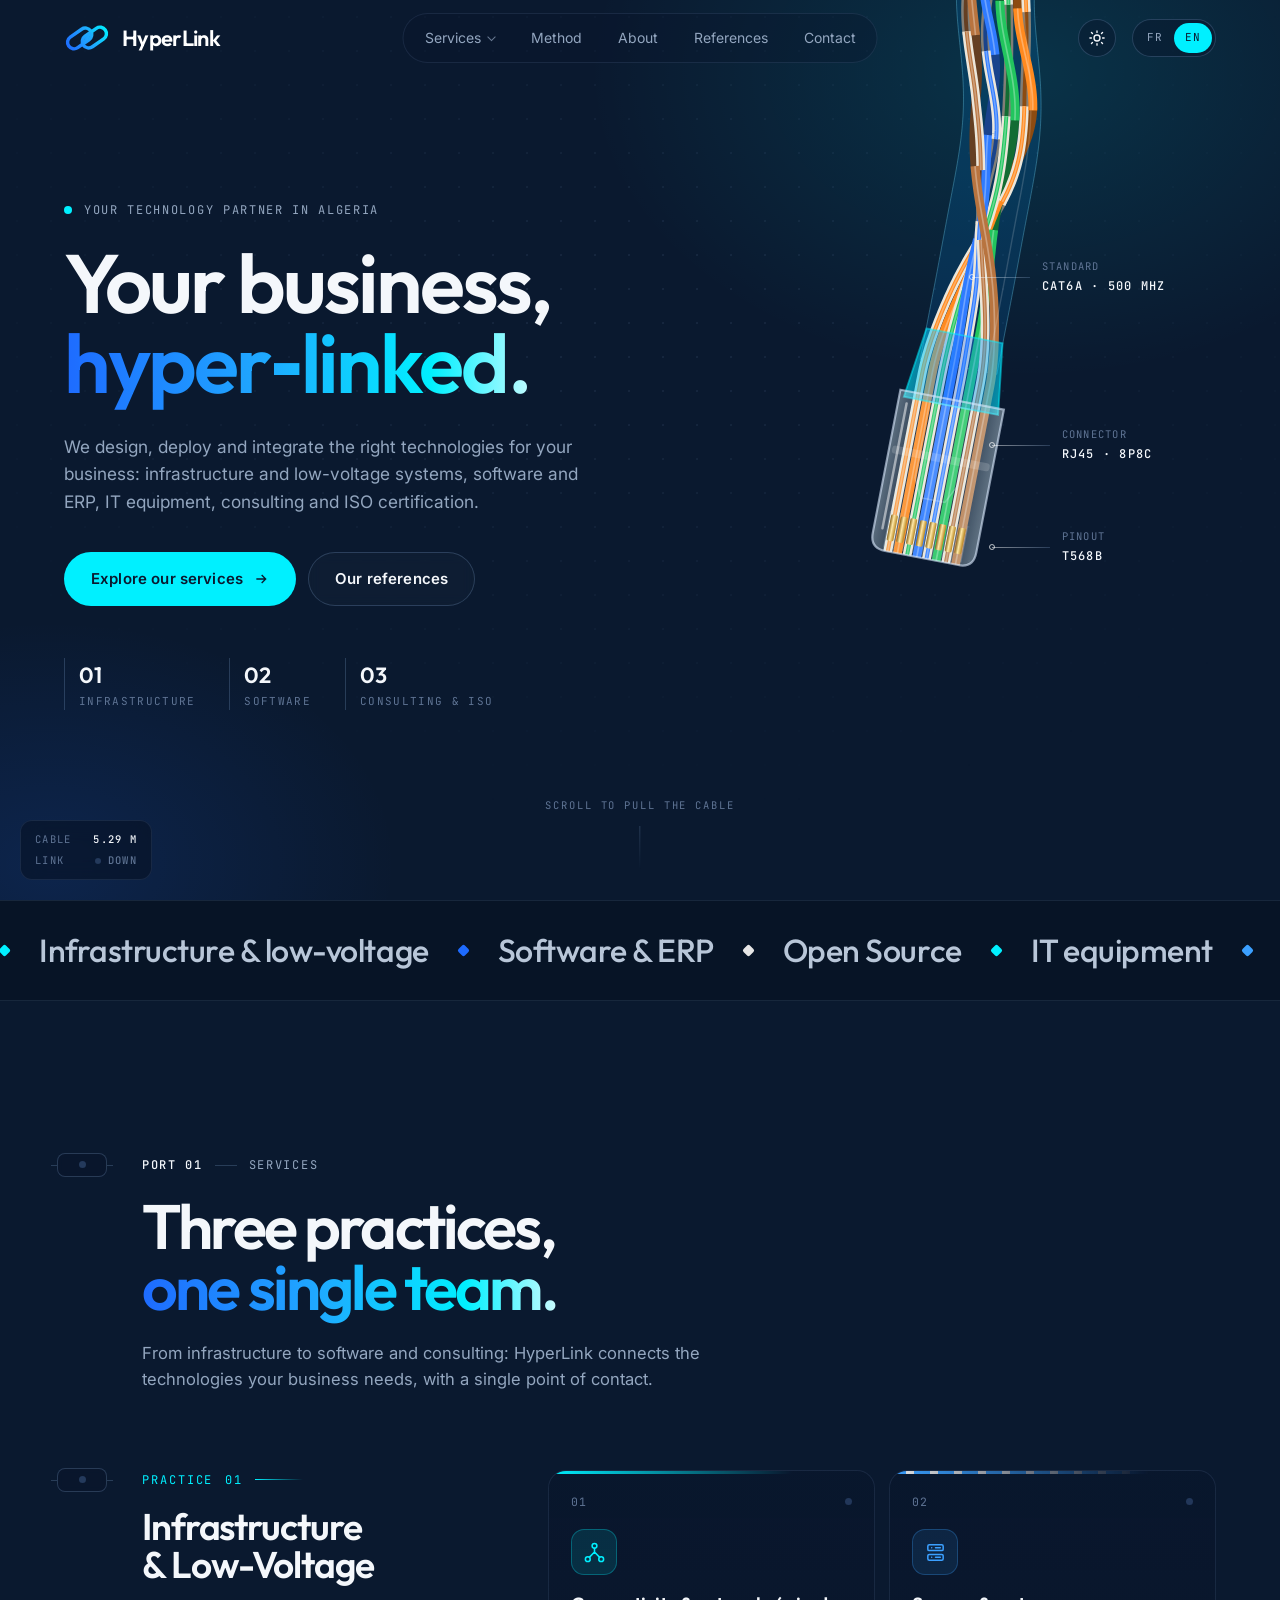
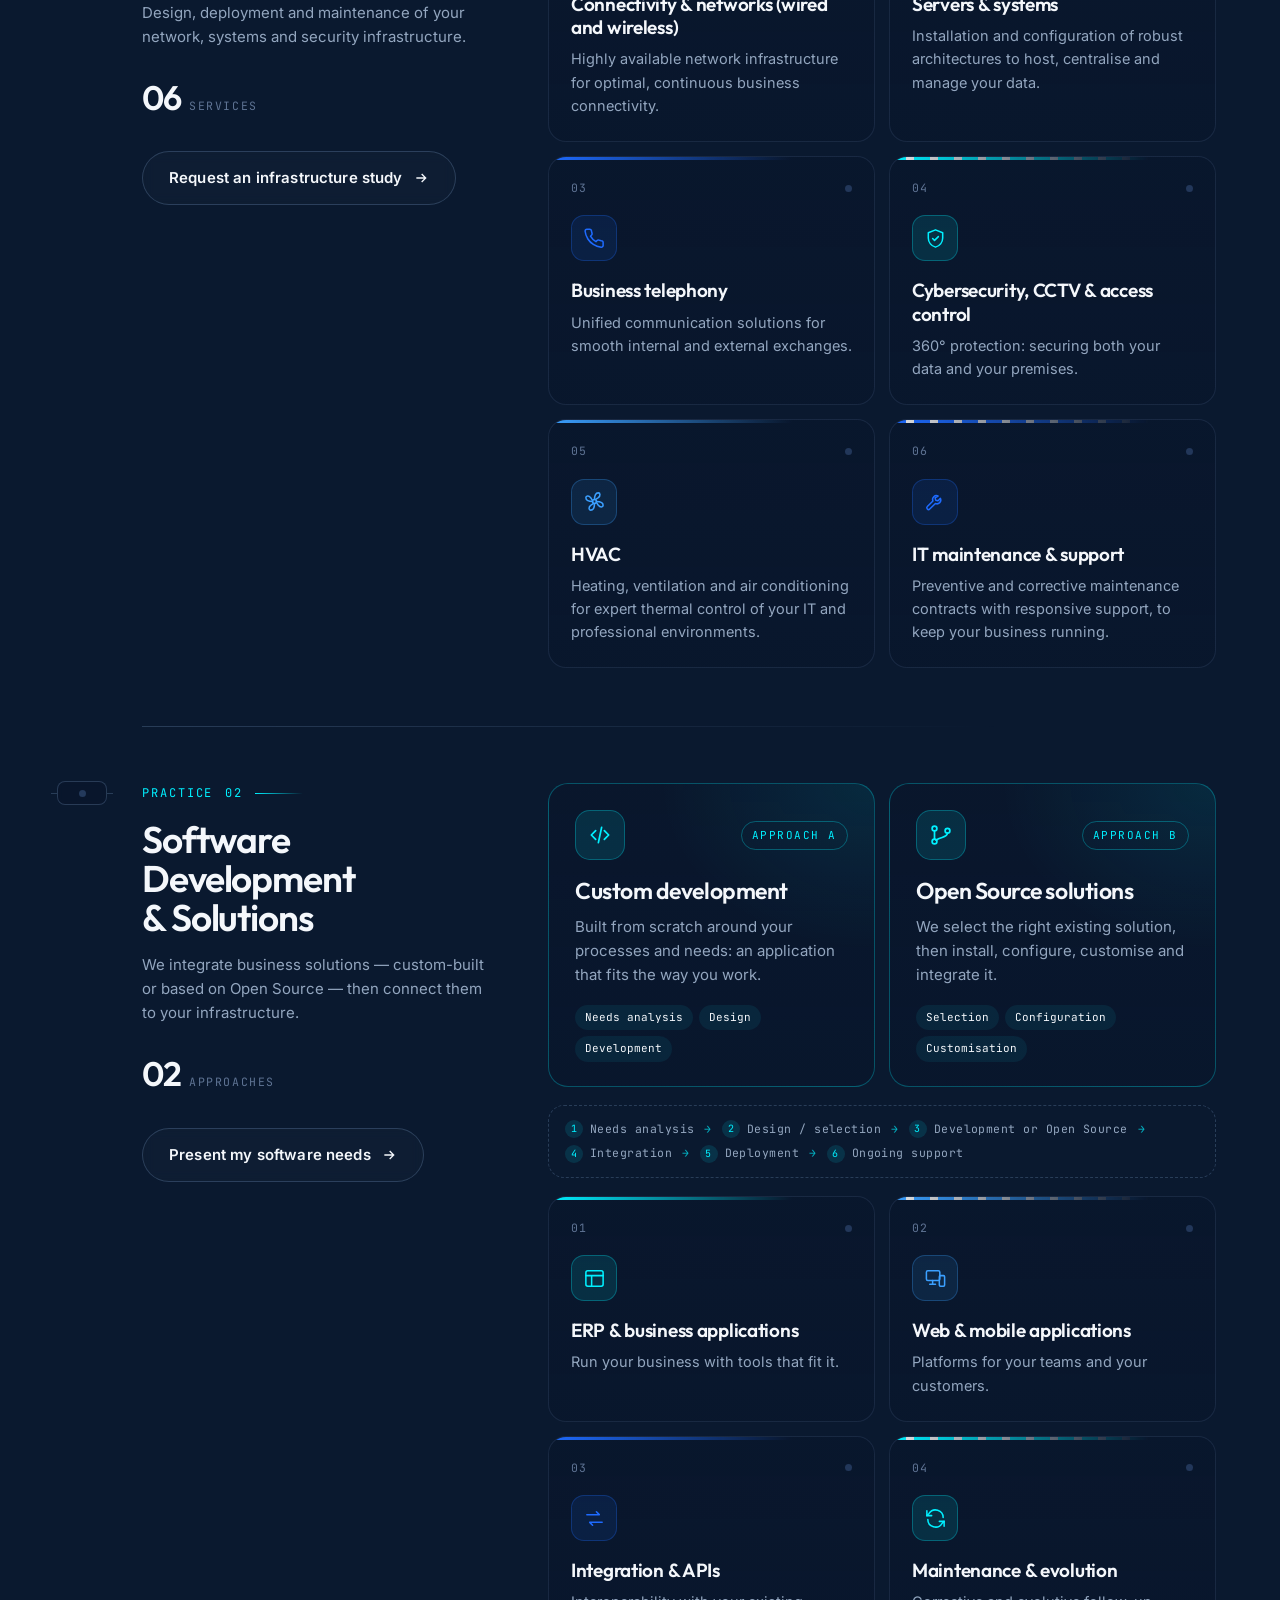
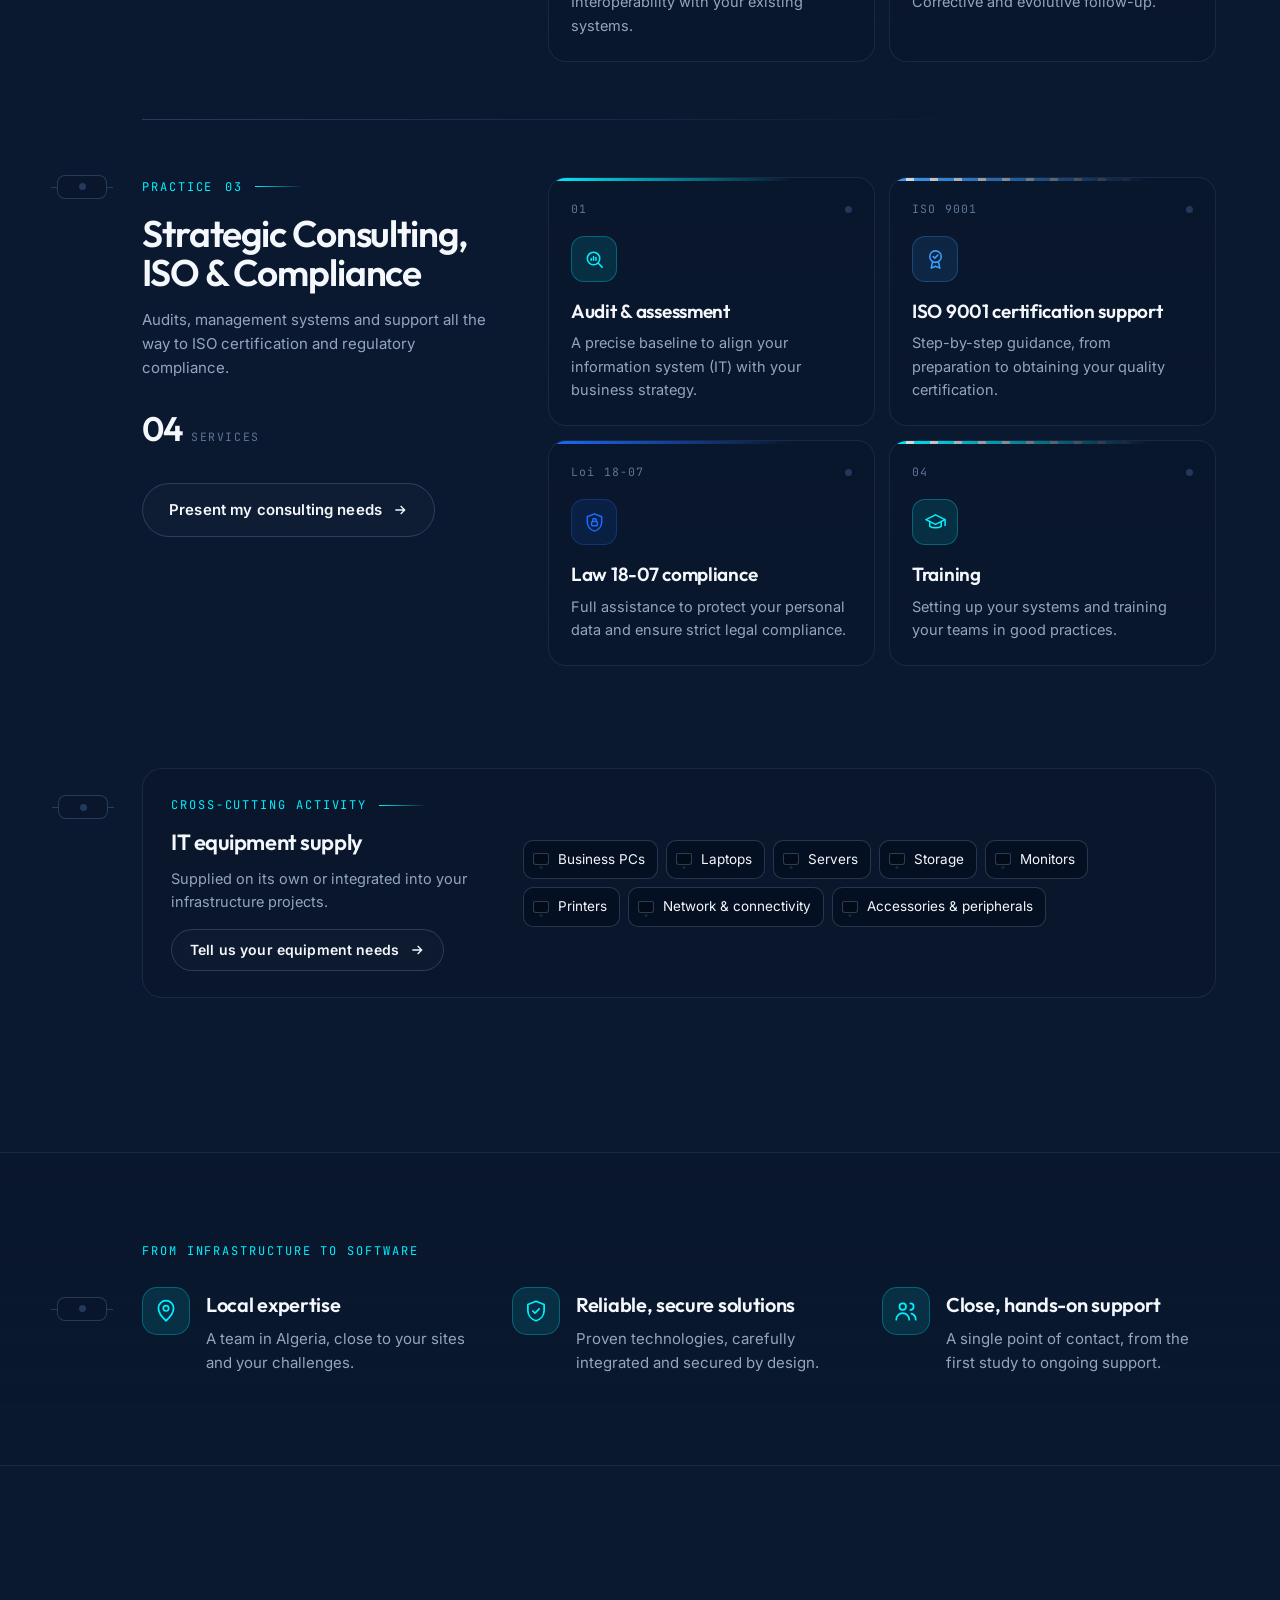
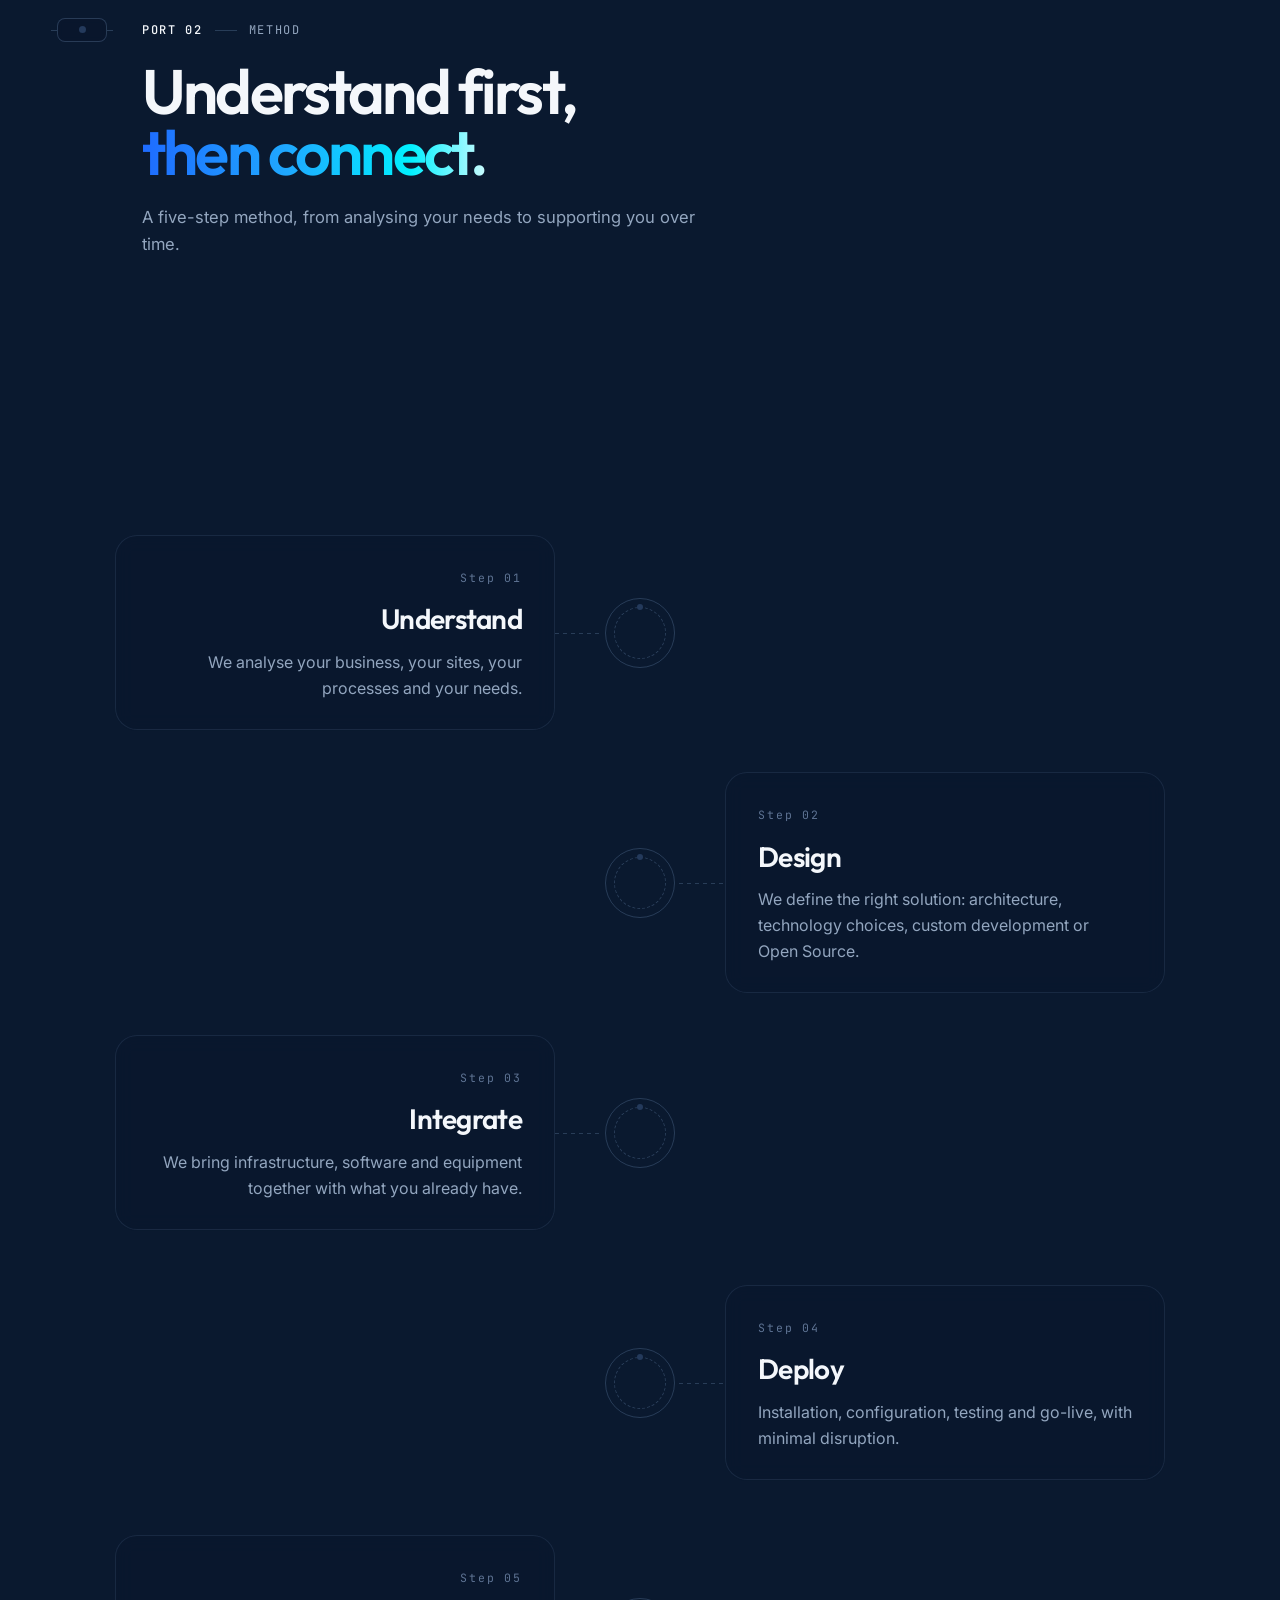
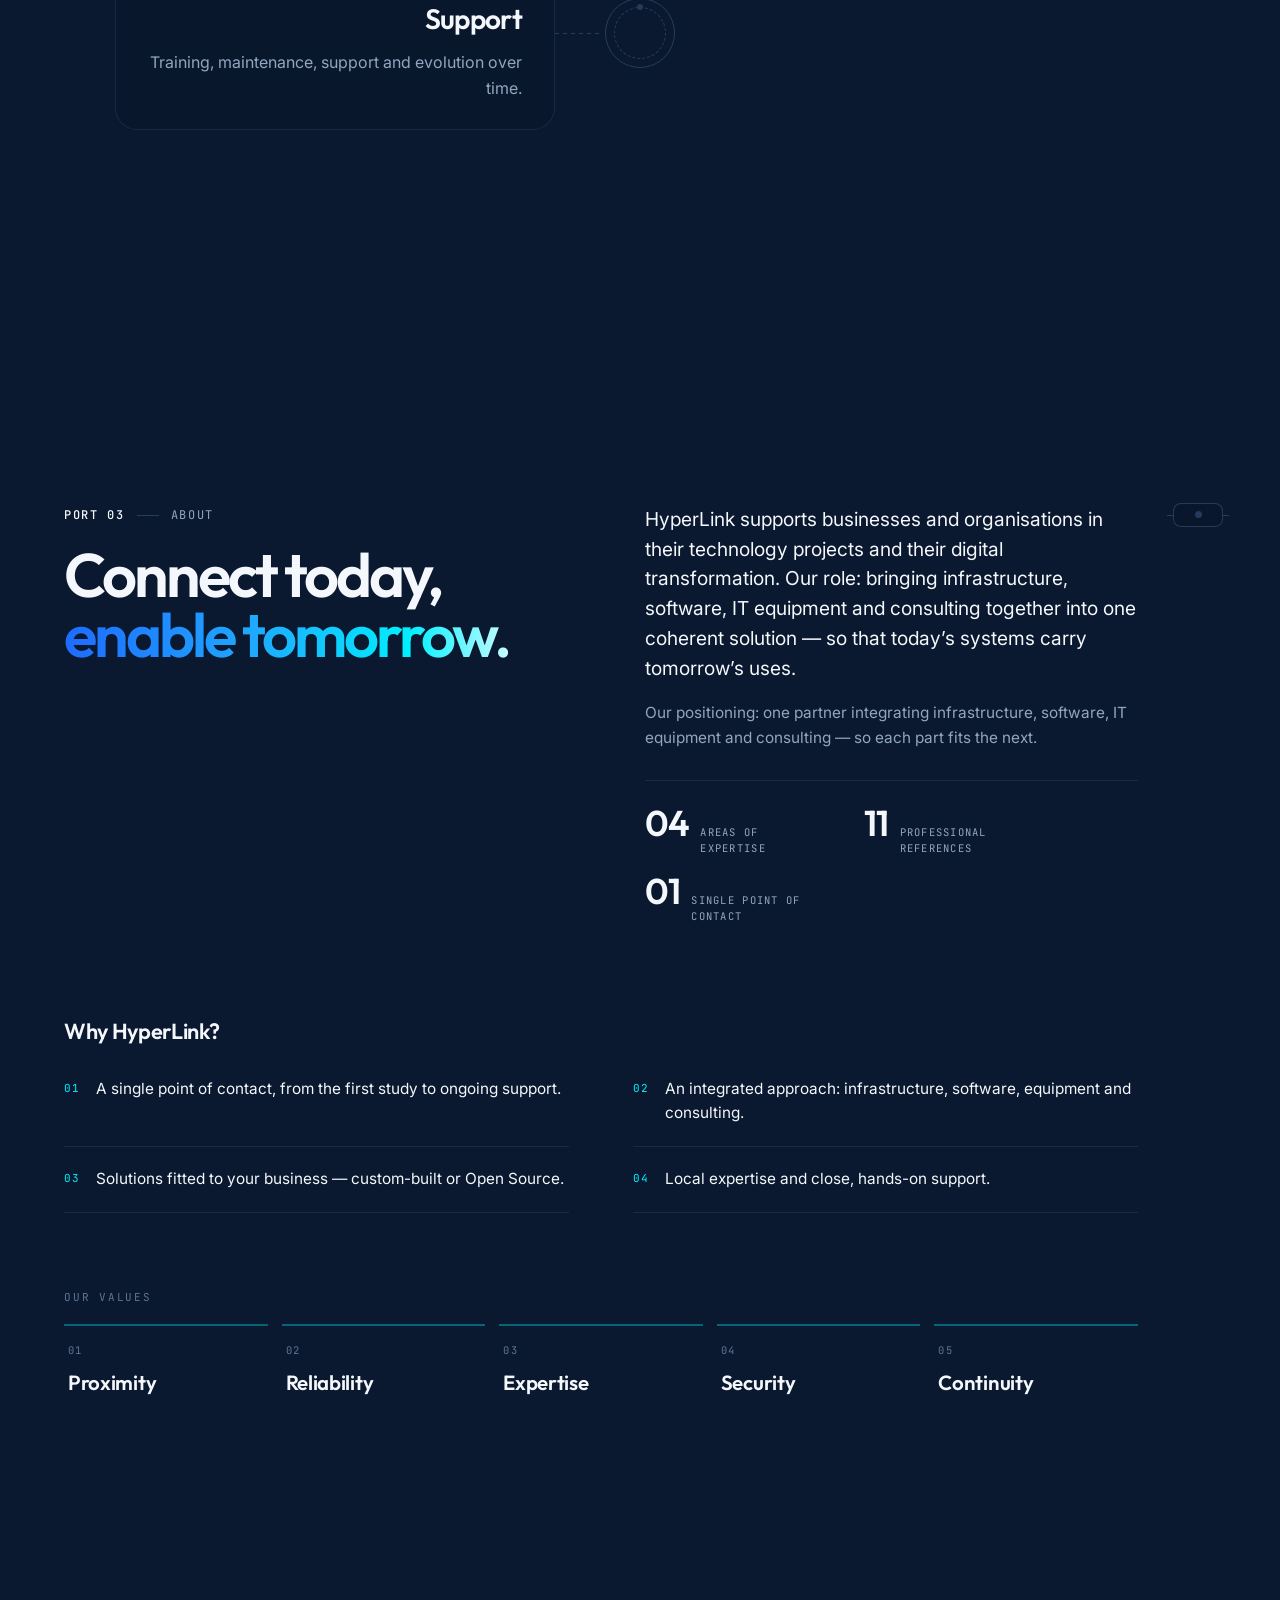
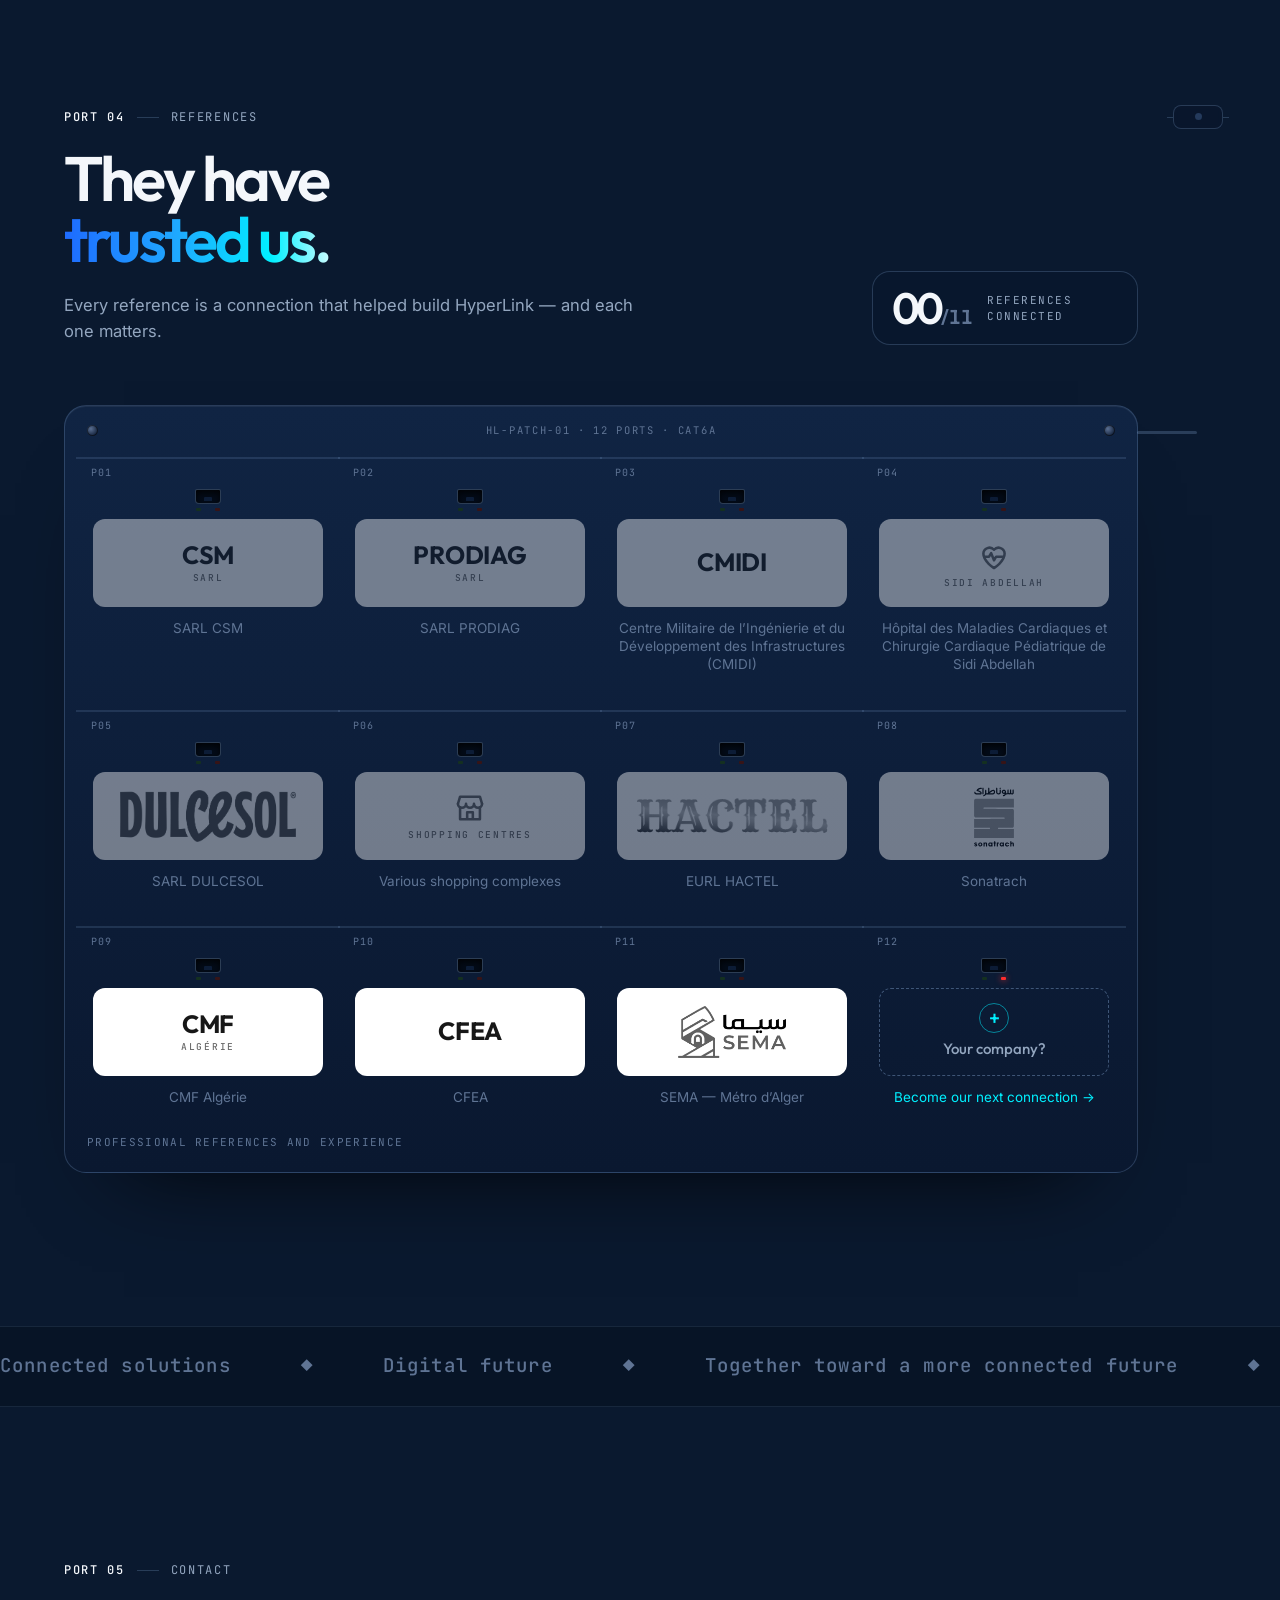
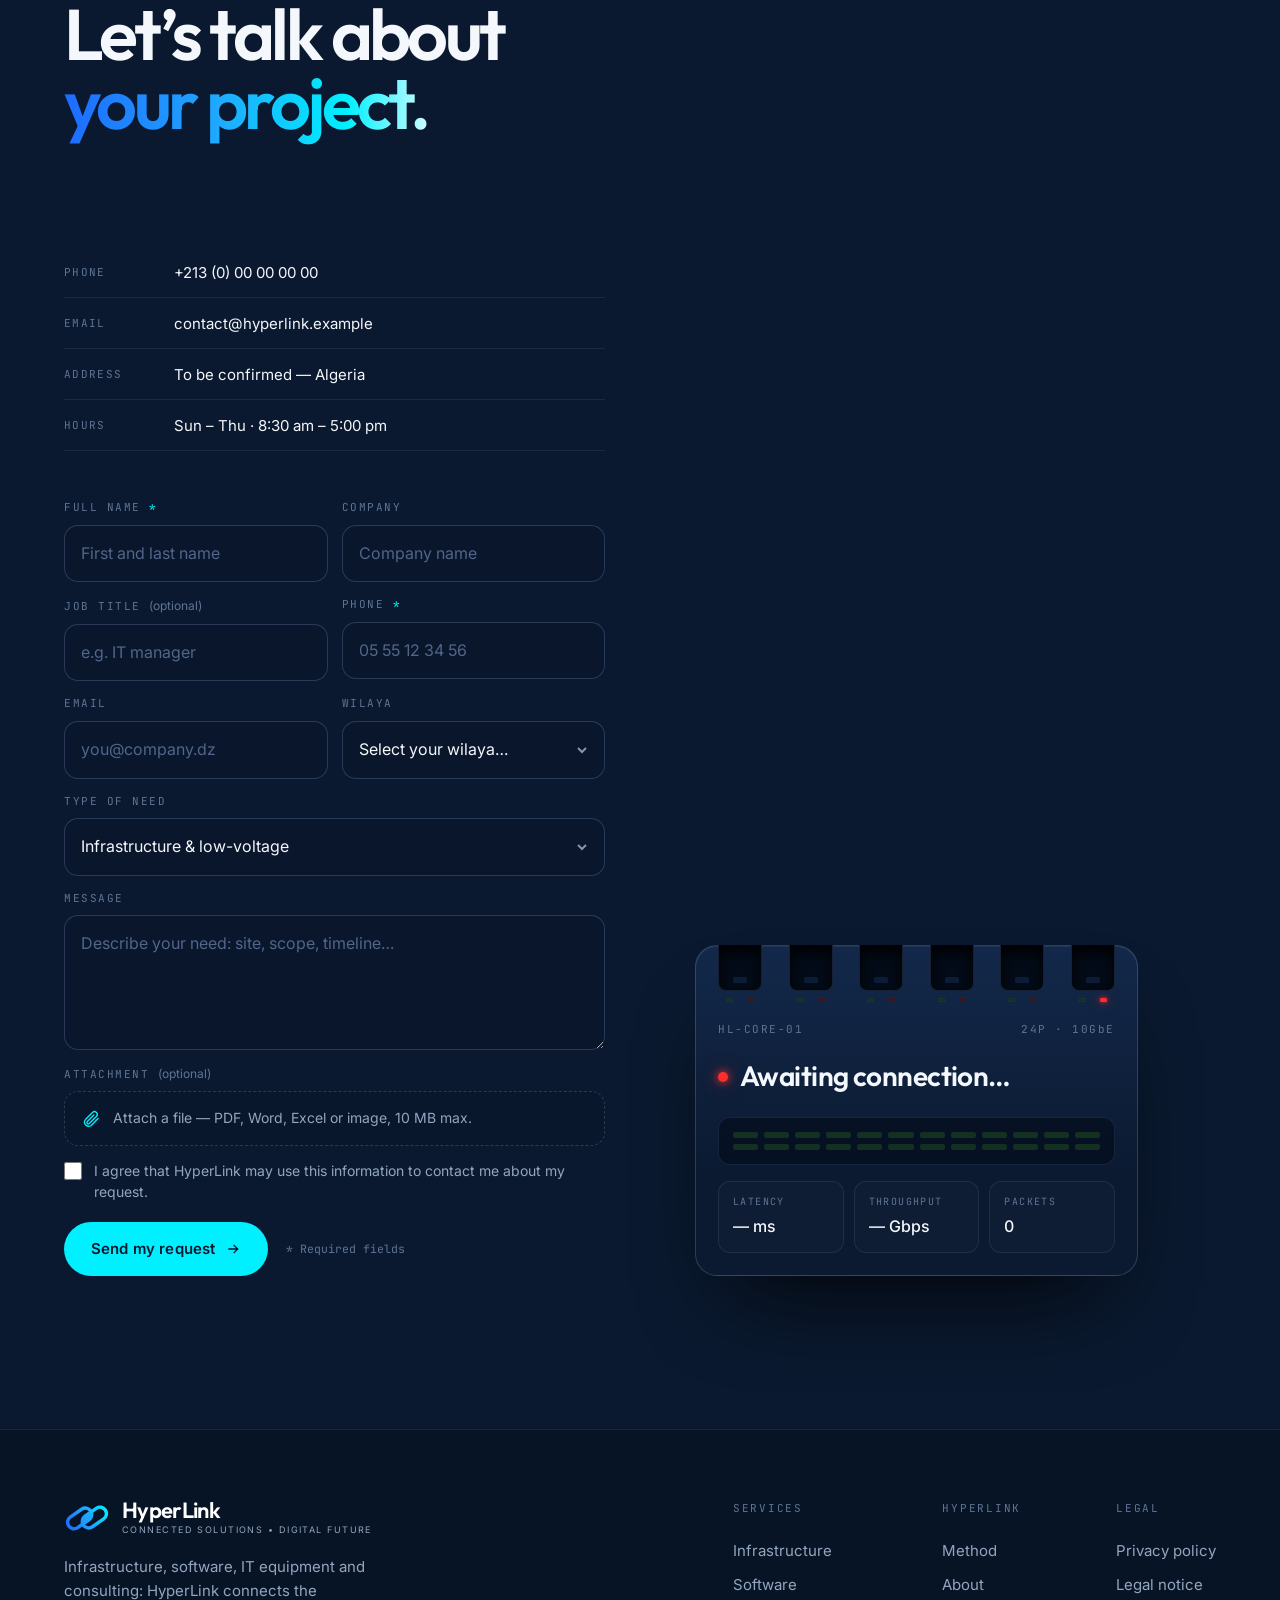
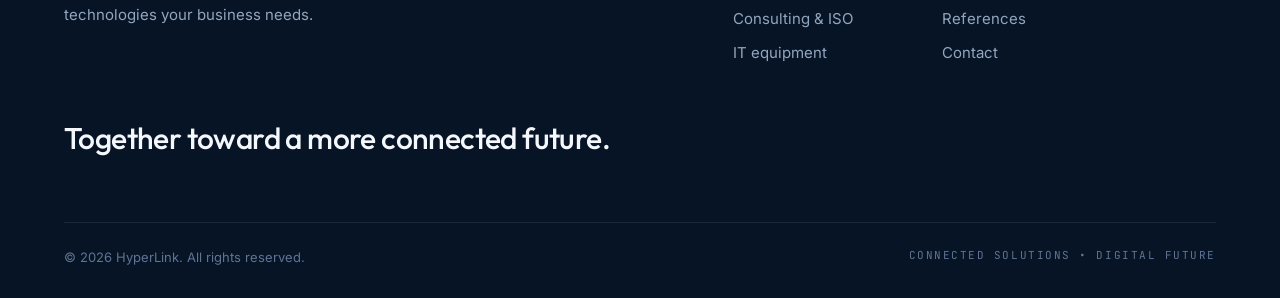
==== commit 18255fb2: "Write the company name as HyperLink in the header and footer Co-Authored-By: Claude Opus 5 <noreply@" ====
--- a/index.html
+++ b/index.html
@@ -103,7 +103,7 @@
     <div class="container nav-inner">
       <a href="#top" class="logo" aria-label="HyperLink">
         <svg class="logo-mark" aria-hidden="true"><use href="#hl-mark"/></svg>
-        <span class="logo-word">hyperlink<small data-i18n="brand.tagline">Connected solutions • Digital future</small></span>
+        <span class="logo-word">HyperLink<small data-i18n="brand.tagline">Connected solutions • Digital future</small></span>
       </a>
 
       <nav class="nav-links" data-i18n-aria="nav.main" aria-label="Main">
@@ -741,7 +741,7 @@
         <div class="footer-brand">
           <a href="#top" class="logo" aria-label="HyperLink">
             <svg class="logo-mark" aria-hidden="true"><use href="#hl-mark"/></svg>
-            <span class="logo-word">hyperlink<small data-i18n="brand.tagline">Connected solutions • Digital future</small></span>
+            <span class="logo-word">HyperLink<small data-i18n="brand.tagline">Connected solutions • Digital future</small></span>
           </a>
           <p data-i18n="footer.tagline">Infrastructure, software, IT equipment and consulting: HyperLink connects the technologies your business needs.</p>
         </div>
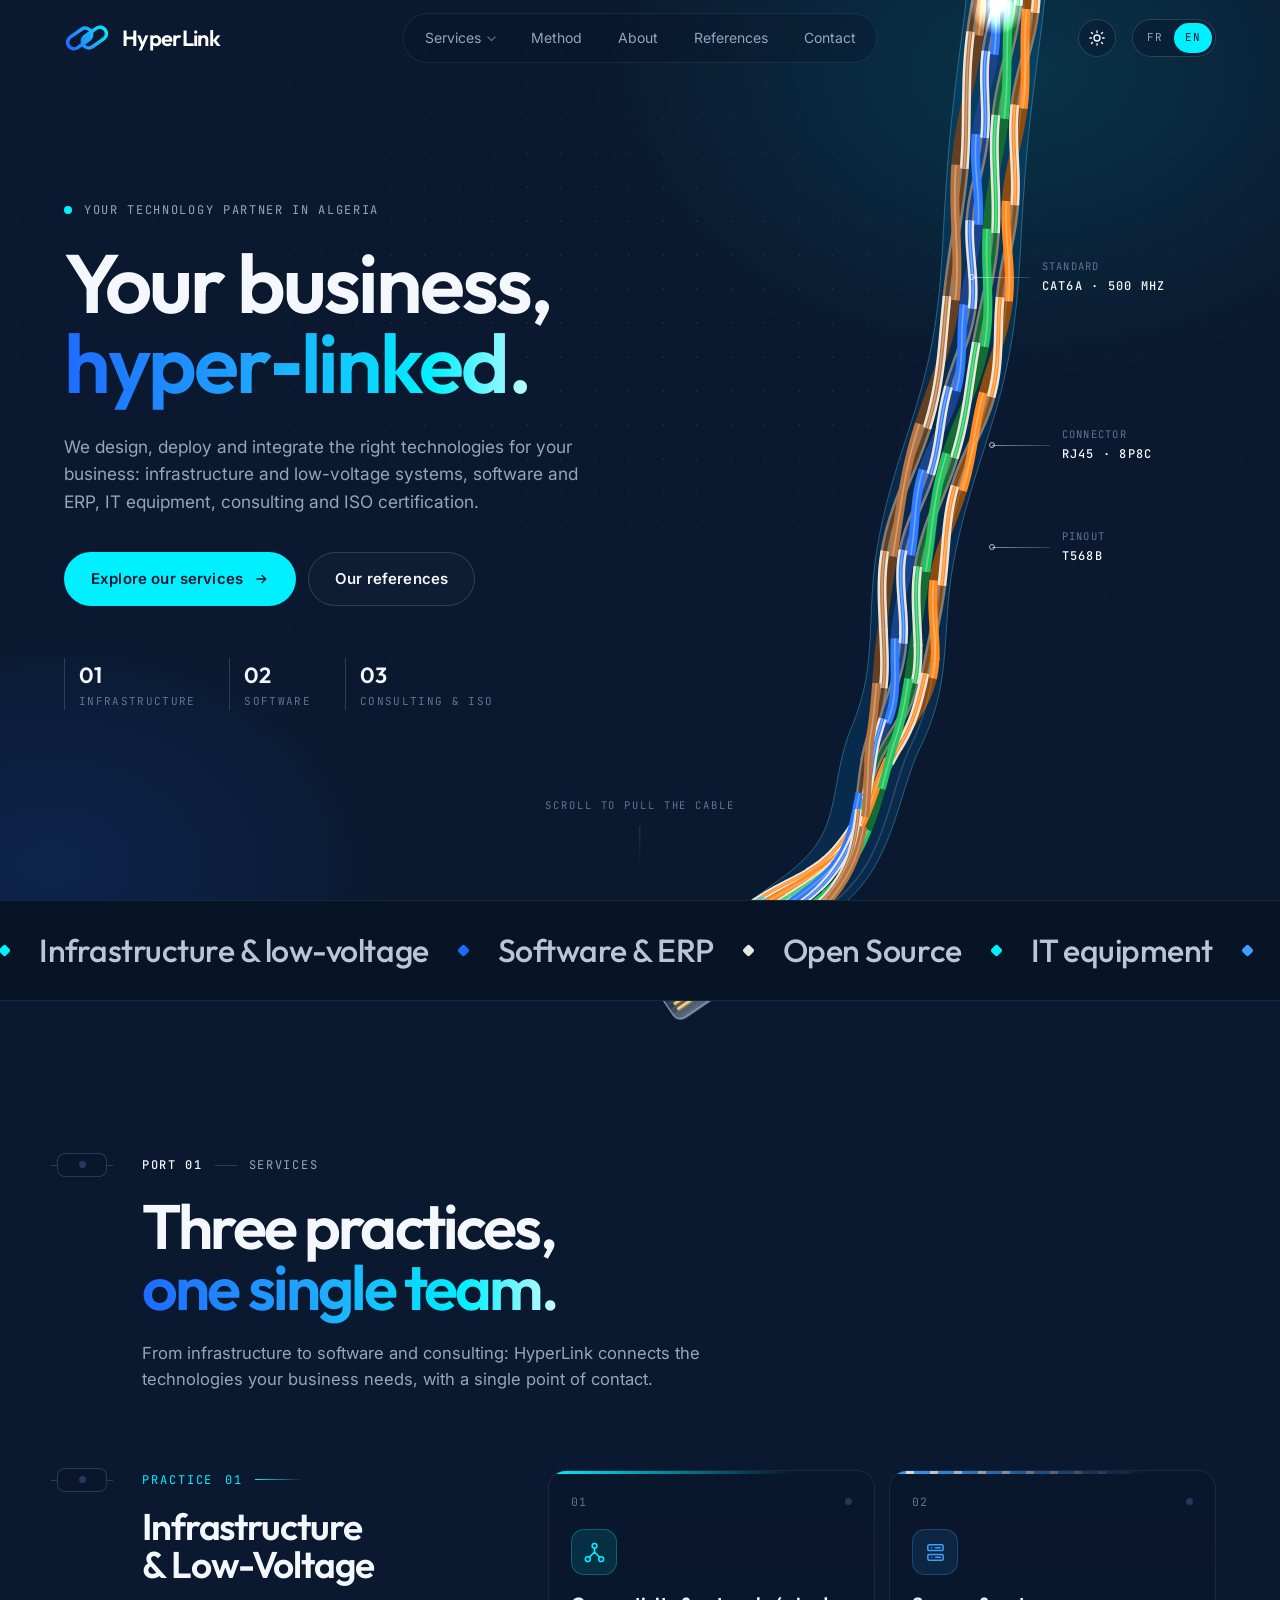
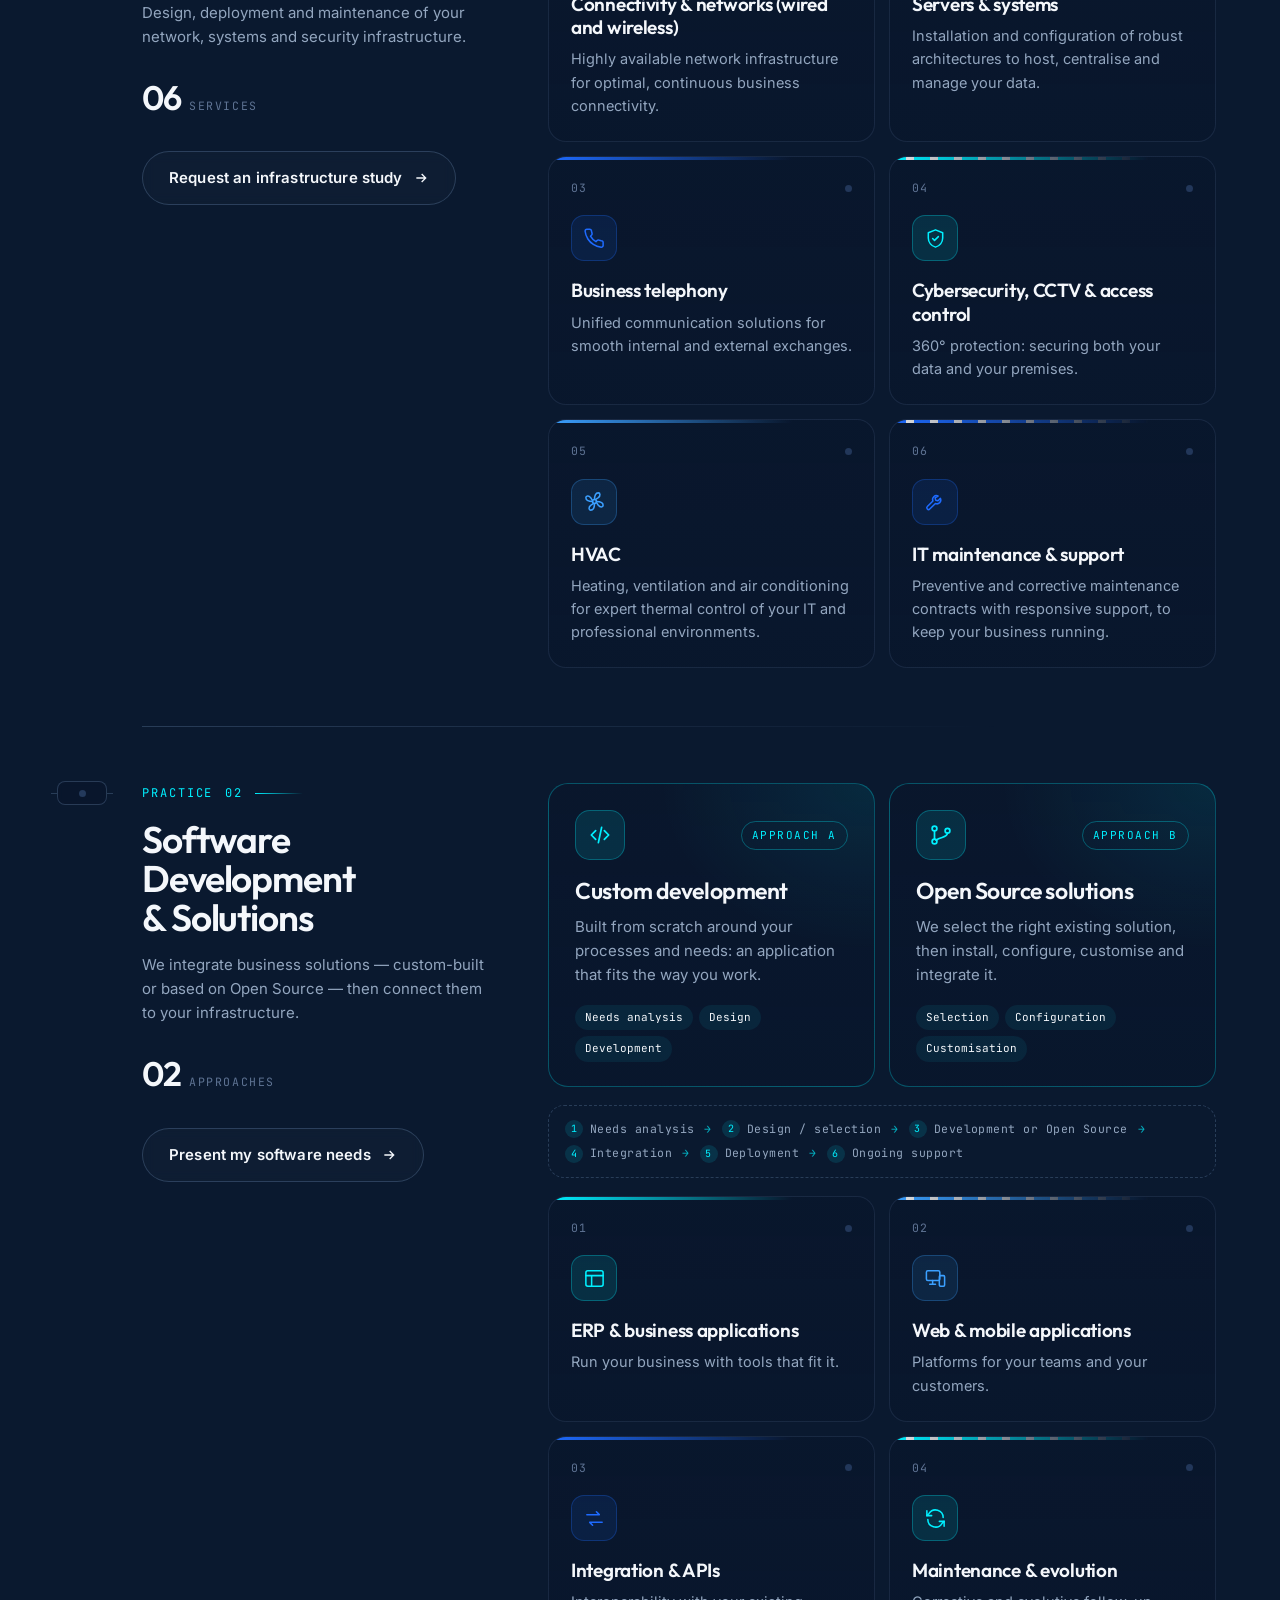
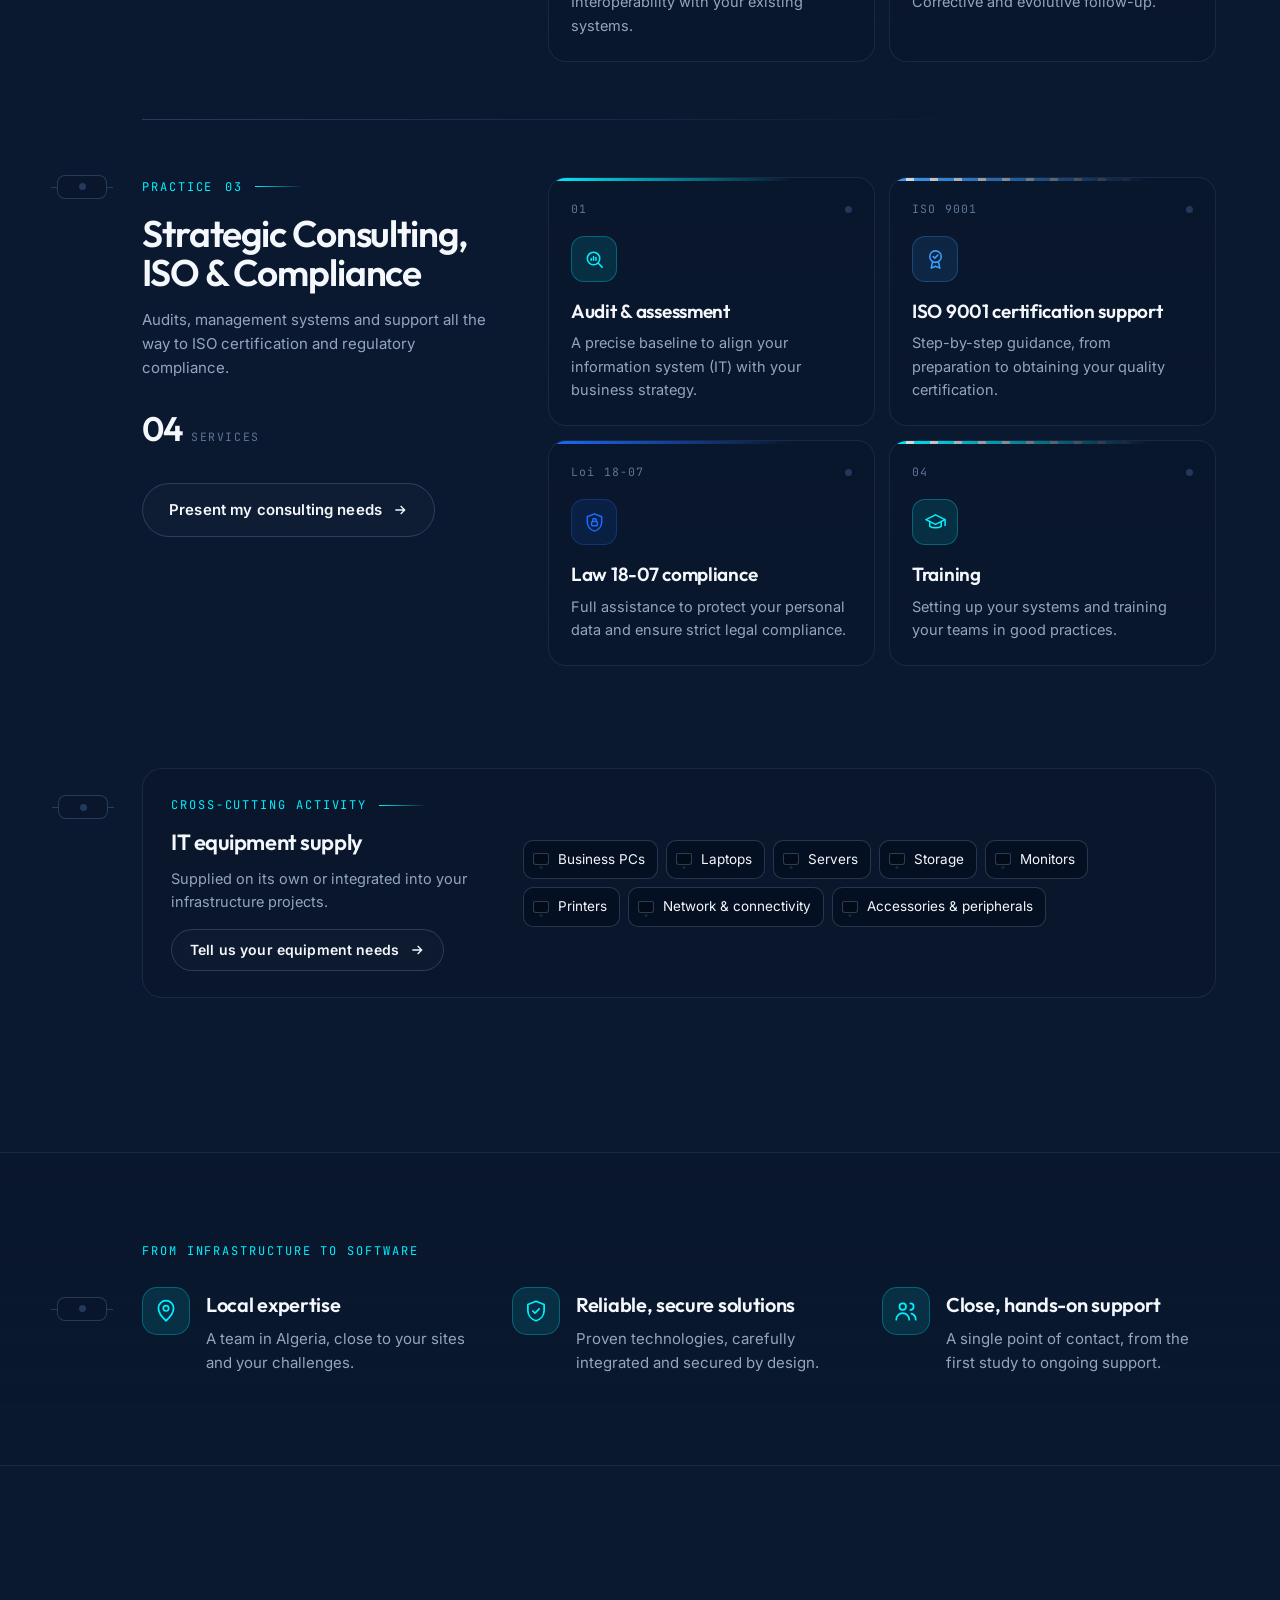
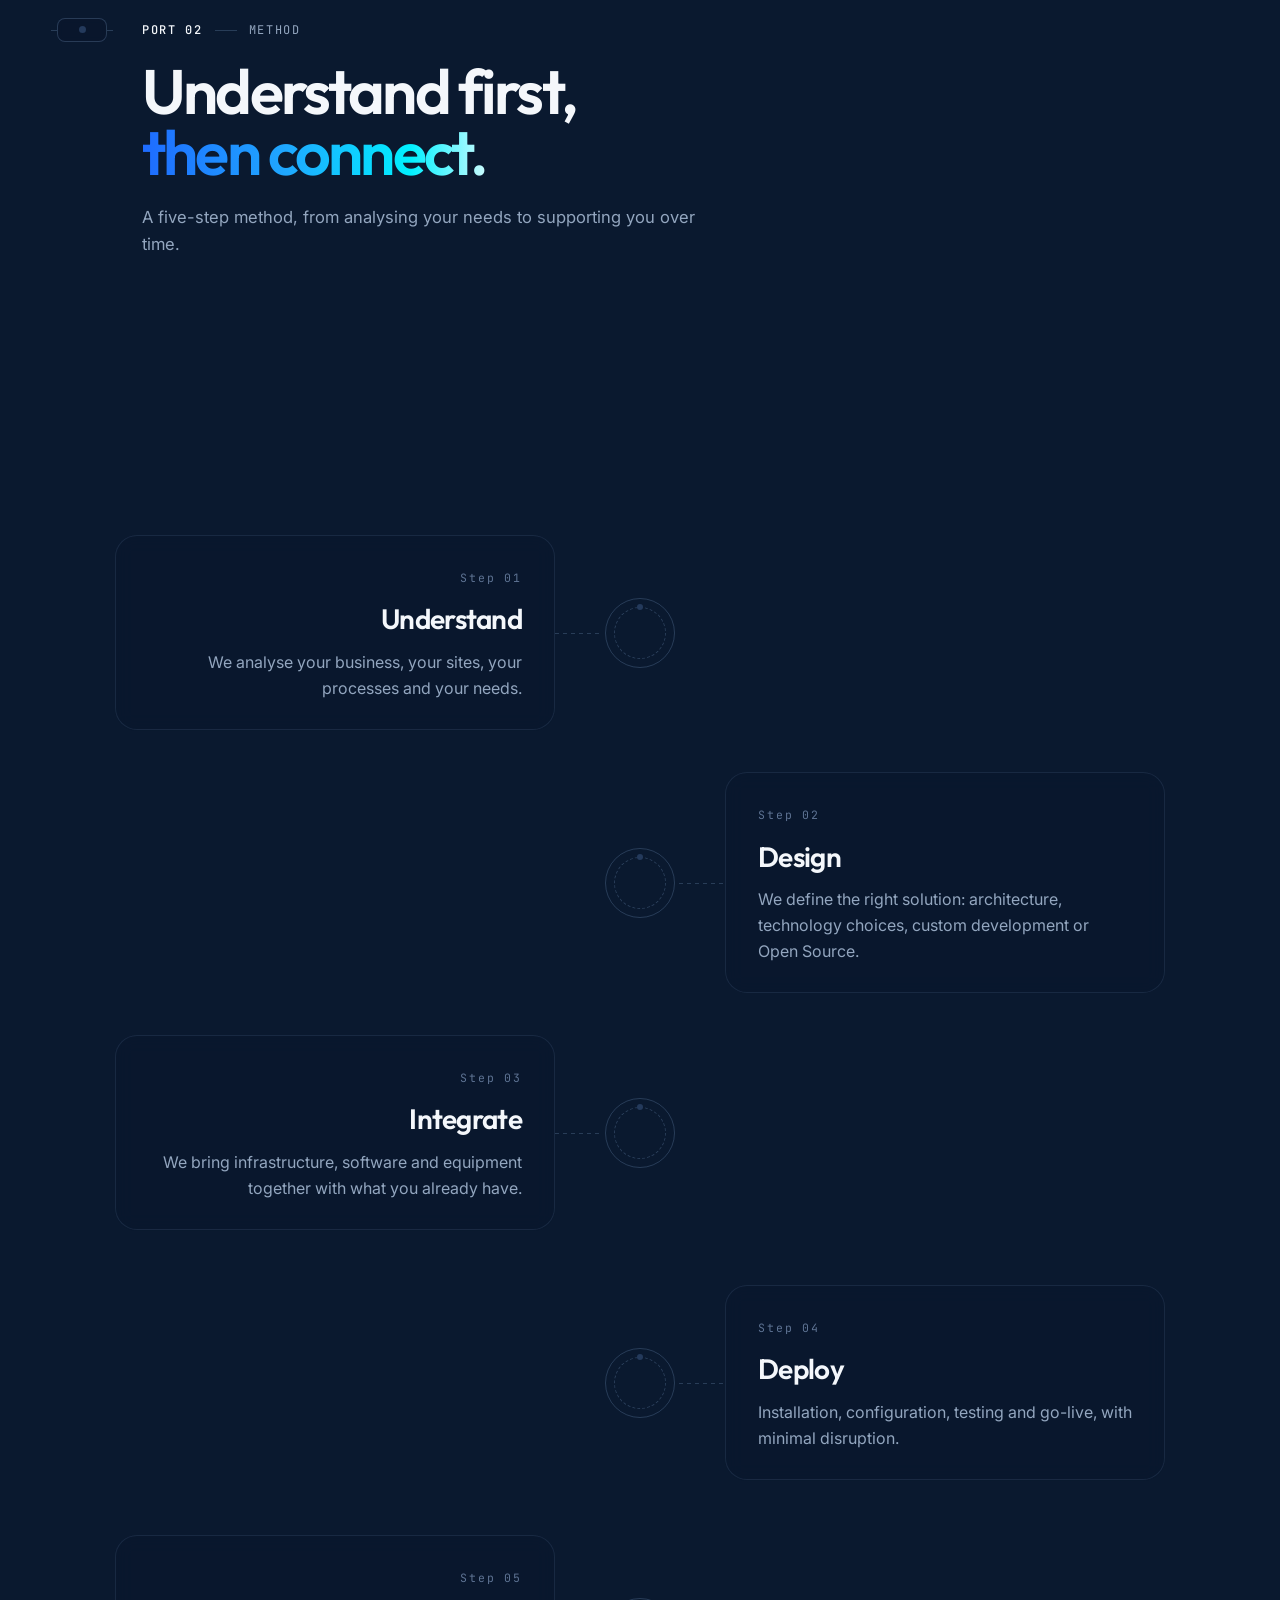
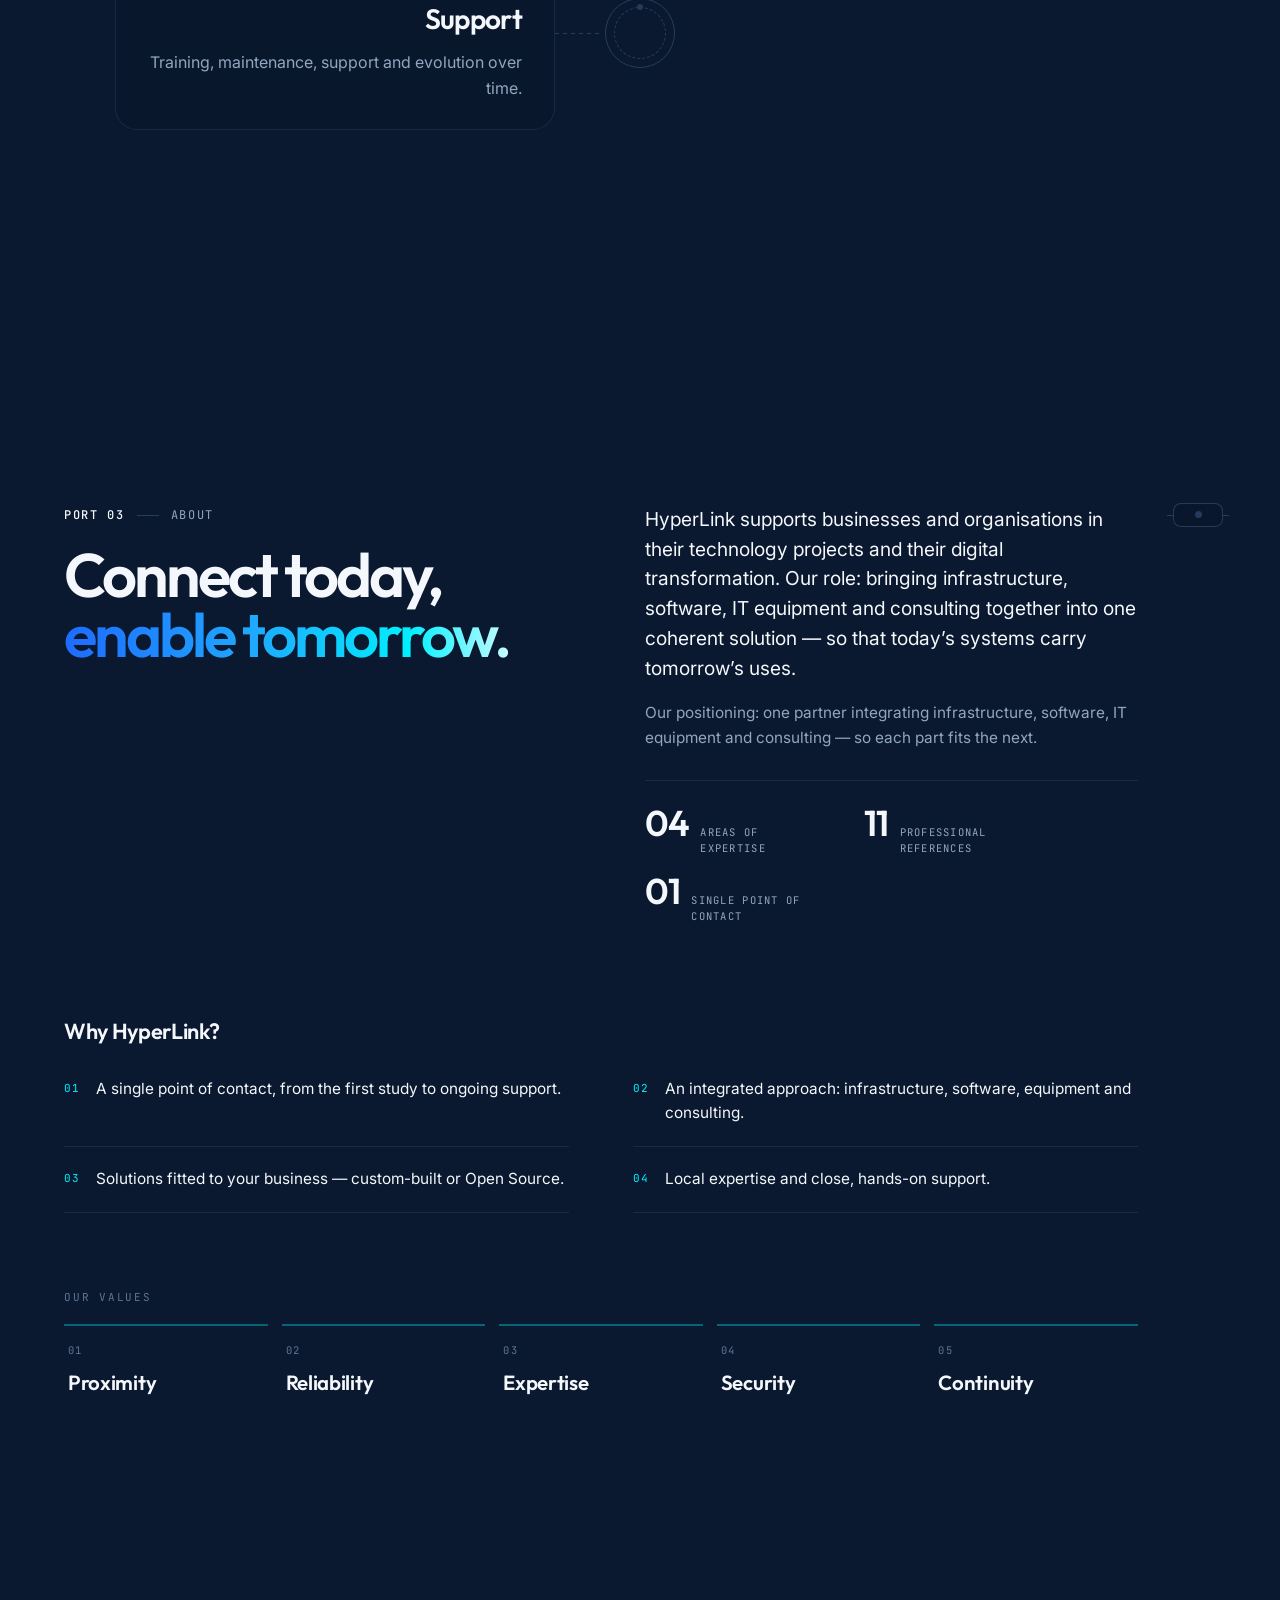
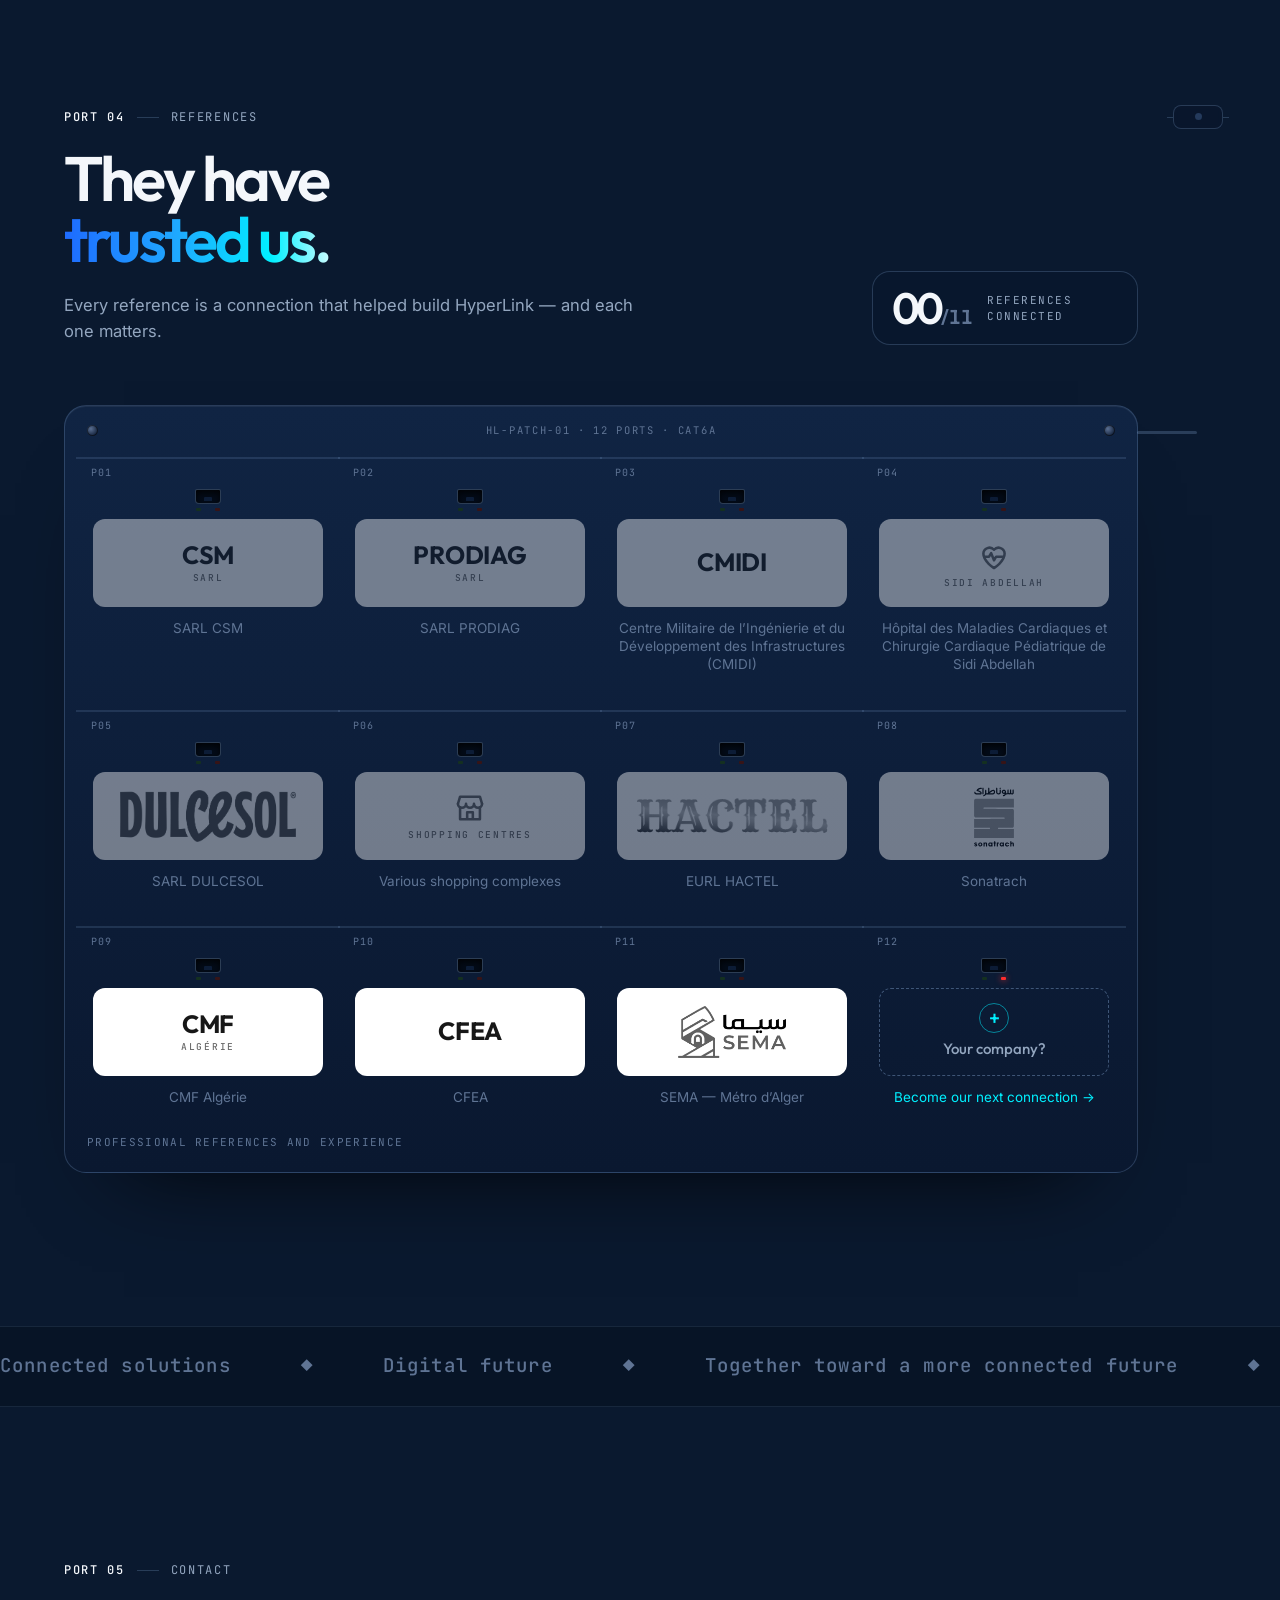
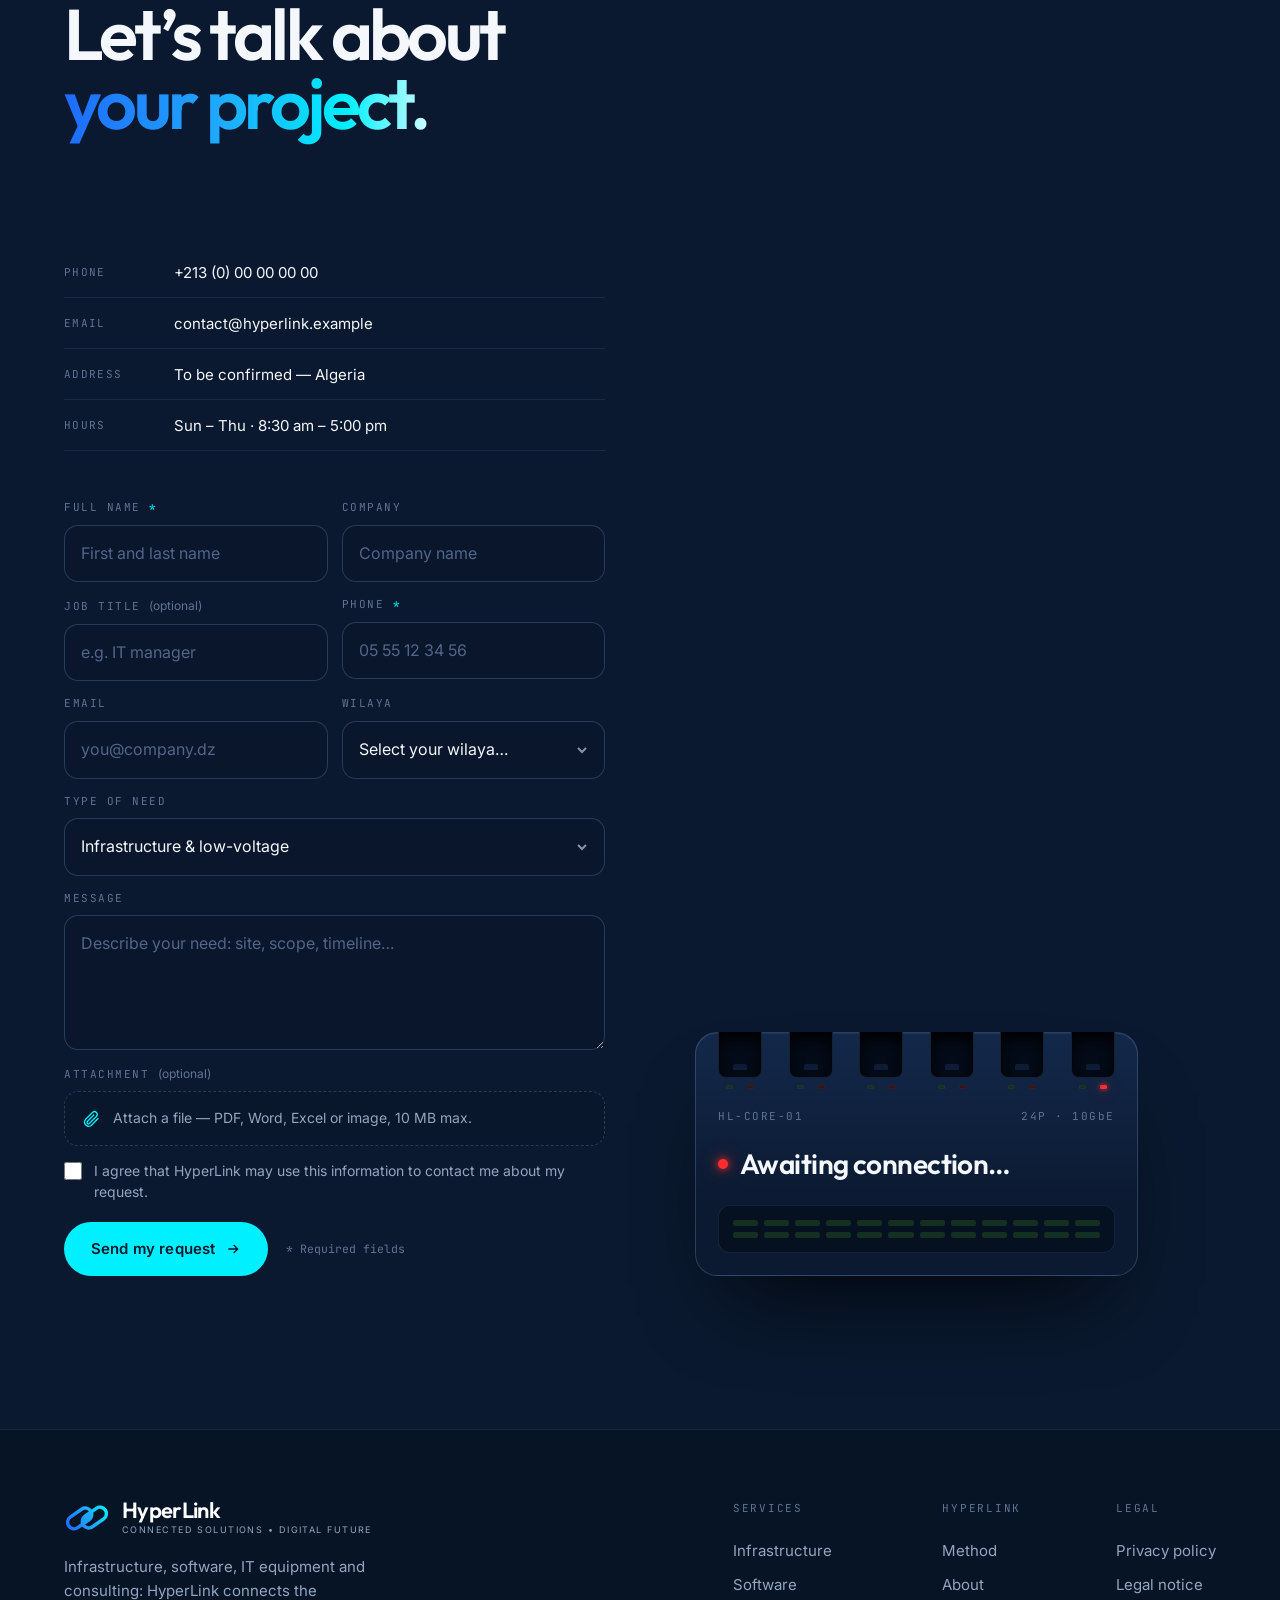
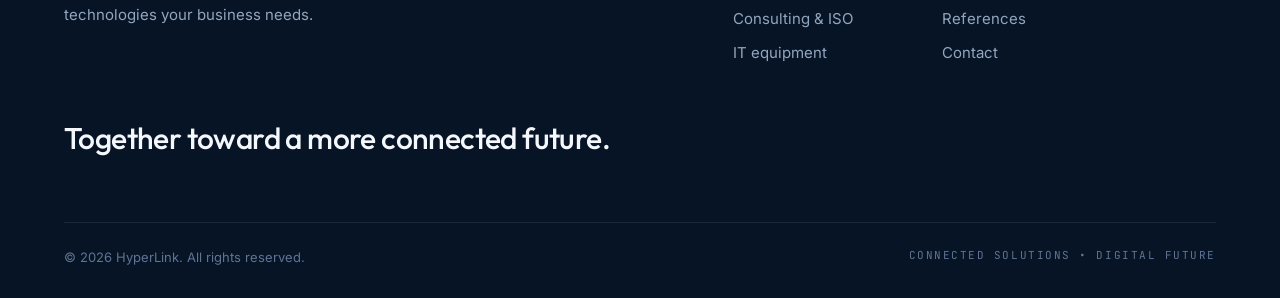
==== commit 6f3c21c5: "Wider service cards and fewer gadget details - Service cards now two per row (was three): long title" ====
--- a/index.html
+++ b/index.html
@@ -155,7 +155,6 @@
         <a data-contact="email" href="mailto:contact@hyperlink.example">contact@hyperlink.example</a>
         <a data-contact="phone" href="tel:+213000000000">+213 (0) 00 00 00 00</a>
       </div>
-      <span class="mm-status"><i class="led"></i><span data-link-text>Link down</span></span>
     </div>
   </div>
 
@@ -677,11 +676,6 @@
                   <i></i><i></i><i></i><i></i><i></i><i></i><i></i><i></i><i></i><i></i><i></i><i></i>
                   <i></i><i></i><i></i><i></i><i></i><i></i><i></i><i></i><i></i><i></i><i></i><i></i>
                 </div>
-                <div class="sw-metrics">
-                  <div><span data-i18n="sw.latency">Latency</span><b data-metric="lat">— ms</b></div>
-                  <div><span data-i18n="sw.throughput">Throughput</span><b data-metric="thr">— Gbps</b></div>
-                  <div><span data-i18n="sw.packets">Packets</span><b data-metric="pkt">0</b></div>
-                </div>
               </div>
             </div>
           </div>
@@ -759,10 +753,6 @@
     </div>
   </footer>
 
-  <aside class="hud" aria-hidden="true">
-    <div><span data-i18n="hud.cable">Cable</span><b id="hud-len">0.00 m</b></div>
-    <div><span data-i18n="hud.link">Link</span><b><i class="led"></i><span data-link-short>Down</span></b></div>
-  </aside>
 
   <!-- mobile action bar -->
   <div class="m-cta" id="m-cta">
@@ -772,7 +762,6 @@
     <a href="#contact" class="btn btn-primary m-cta-main"><span data-i18n="cta.contact">Contact us</span>
       <svg width="16" height="16" viewBox="0 0 24 24" fill="none" stroke="currentColor" stroke-width="2"><path d="M5 12h14M13 6l6 6-6 6"/></svg>
     </a>
-    <span class="m-cta-len" aria-hidden="true"><b data-hud-len>0.00 m</b><span data-i18n="hud.cable">Cable</span></span>
   </div>
 
   <script src="js/site-config.js"></script>
--- a/css/style.css
+++ b/css/style.css
@@ -146,7 +146,7 @@
   display: inline-block; width: 7px; height: 7px; border-radius: 50%;
   background: #243A5C; transition: background .4s, box-shadow .4s;
 }
-.is-live > .led, .is-linked .nav-status .led, .is-linked .hud .led {
+.is-live > .led, .is-linked .sw-status .led {
   background: var(--accent); box-shadow: 0 0 10px var(--accent), 0 0 2px #fff inset;
 }
 
@@ -396,18 +396,15 @@
 .pillar-count b { font-family: var(--font-display); font-size: 34px; font-weight: 600; letter-spacing: -.03em; color: var(--text); }
 .pillar.is-live .pillar-num { text-shadow: 0 0 14px rgba(var(--glow-rgb), .6); }
 
-.sub-grid { display: grid; grid-template-columns: repeat(2, 1fr); gap: 14px; }
+.sub-grid { display: grid; grid-template-columns: repeat(2, 1fr); gap: 14px; }   /* two columns: long service titles need the width */
 .card.sub { padding: 22px 22px 24px; border-radius: 18px; }
-.card.sub .card-top { margin-bottom: 22px; }
 .card.sub .card-icon { width: 46px; height: 46px; border-radius: 13px; margin-bottom: 18px; }
 .card.sub .card-icon svg { width: 23px; height: 23px; }
 .card.sub h4 { margin: 0 0 8px; font-family: var(--font-display); font-size: 19px; line-height: 1.22; letter-spacing: -.015em; font-weight: 600; }
 .card.sub p { margin: 0; font-size: 14.5px; }
 
 /* three-practice card grids */
-.sub-grid { grid-template-columns: repeat(3, 1fr); }
 .sub-grid--2 { grid-template-columns: repeat(2, 1fr); }
-#iso .sub-grid { grid-template-columns: repeat(2, 1fr); }   /* 4 services read better in 2 columns */
 .card.sub .card-top { margin-bottom: 18px; }
 
 /* software practice: two approaches + integration path */
@@ -717,10 +714,6 @@
 .sw-leds i.on { background: var(--led-green); box-shadow: 0 0 6px rgba(57, 255, 106, .8); }
 .sw-leds i.on.idle { opacity: .3; }
 .sw-leds i.on.red { background: var(--led-red); box-shadow: 0 0 6px rgba(255, 45, 45, .8); }
-.sw-metrics { display: grid; grid-template-columns: repeat(3, 1fr); gap: 10px; margin-top: 16px; }
-.sw-metrics div { padding: 12px 14px; border-radius: 12px; border: 1px solid var(--line); background: rgba(var(--hi-rgb), .015); }
-.sw-metrics span { display: block; font-family: var(--mono); font-size: 10px; letter-spacing: .14em; text-transform: uppercase; color: var(--dim); }
-.sw-metrics b { display: block; margin-top: 4px; font-weight: 500; font-variant-numeric: tabular-nums; font-size: 16px; }
 
 /* footer */
 .footer { padding: 70px 0 30px; border-top: 1px solid var(--line); background: var(--bg-2); }
@@ -734,21 +727,6 @@
 .footer-bottom { display: flex; justify-content: space-between; gap: 20px; flex-wrap: wrap; margin-top: 60px; padding-top: 24px; border-top: 1px solid var(--line); font-size: 13px; color: var(--dim); }
 .footer-bottom .mono { font-size: 11px; letter-spacing: .14em; }
 
-/* HUD */
-.hud {
-  position: fixed; left: 20px; bottom: 20px; z-index: 40;
-  display: grid; gap: 4px; padding: 10px 14px; border-radius: 12px;
-  border: 1px solid var(--line); background: rgba(var(--nav-rgb), .6);
-  -webkit-backdrop-filter: blur(10px); backdrop-filter: blur(10px);
-  font-family: var(--mono); font-size: 10.5px; letter-spacing: .12em; text-transform: uppercase;
-  opacity: 0; transform: translateY(10px); transition: opacity .6s var(--ease), transform .6s var(--ease);
-}
-.is-ready .hud { opacity: 1; transform: none; }
-.is-ready .hud.is-hidden { opacity: 0; transform: translateY(10px); }
-.hud div { display: flex; justify-content: space-between; gap: 22px; }
-.hud span { color: var(--dim); }
-.hud b { font-weight: 500; display: flex; align-items: center; gap: 7px; font-variant-numeric: tabular-nums; }
-.hud .led { width: 6px; height: 6px; }
 
 /* nav: Services dropdown */
 .nav-dd { position: relative; display: flex; }
@@ -858,7 +836,6 @@
    Responsive
    ========================================================================== */
 @media (max-width: 1320px) {
-  .sub-grid { grid-template-columns: repeat(2, 1fr); }
   .nav .logo-word small { display: none; }
   .cp-h0 { left: 80%; }
   .cp-h1 { left: 77%; }
@@ -872,7 +849,6 @@
 
 @media (max-width: 1100px) {
   .sub-grid, .sub-grid--2 { grid-template-columns: repeat(2, 1fr); }
-#iso .sub-grid { grid-template-columns: repeat(2, 1fr); }   /* 4 services read better in 2 columns */
   .equip { grid-template-columns: 1fr; }
   .about-intro { grid-template-columns: 1fr; }
   .why-list { grid-template-columns: 1fr; }
@@ -891,7 +867,6 @@
   .nav-links, .nav-right > .btn { display: none; }
   .burger { display: block; }
   .nav { background: rgba(var(--nav-rgb), .72); -webkit-backdrop-filter: blur(14px) saturate(140%); backdrop-filter: blur(14px) saturate(140%); border-color: var(--line); }
-  .hud { display: none; }
 
   .hero { align-items: flex-start; padding-top: 128px; padding-bottom: 0; }
   .hero-copy { max-width: 100%; padding-right: 22%; }
@@ -926,7 +901,7 @@
 @media (max-width: 640px) {
   .values-row { grid-template-columns: repeat(2, 1fr); }
   .pillar-cta, .equip-cta { max-width: 100%; height: auto; min-height: 48px; padding-block: 12px; white-space: normal; text-align: left; line-height: 1.3; }
-  .sub-grid, .sub-grid--2, .modes, #iso .sub-grid { grid-template-columns: 1fr; }
+  .sub-grid, .sub-grid--2, .modes { grid-template-columns: 1fr; }
   .ref-grid { grid-template-columns: repeat(2, 1fr); gap: 12px 8px; }
   .panel { padding: 12px 10px 16px; }
   .ref { padding: 66px 4px 10px; }
@@ -960,8 +935,6 @@
   .form { grid-template-columns: 1fr; }
   .sw-port { width: 34px; }
   .sw-port:nth-child(-n+2) { display: none; }
-  .sw-metrics { grid-template-columns: 1fr 1fr; }
-  .sw-metrics div:last-child { display: none; }
   .node { width: 36px; height: 20px; }
 }
 
@@ -981,7 +954,6 @@
   .menu-open .mm-foot { opacity: 1; transform: none; }
   .mm-foot .btn { width: 100%; }
   .mm-contact { display: grid; gap: 6px; font-size: 15px; color: var(--muted); }
-  .mm-status { display: flex; align-items: center; gap: 8px; font-family: var(--mono); font-size: 11px; letter-spacing: .12em; text-transform: uppercase; color: var(--dim); }
 }
 
 @media (max-width: 900px) {
@@ -1010,10 +982,6 @@
   .m-cta.is-shown { transform: none; }
   .m-cta-call { flex: none; width: 46px; height: 46px; border-radius: 50%; display: grid; place-items: center; border: 1px solid var(--line-2); color: var(--text); }
   .m-cta-main { flex: 1; height: 46px; padding: 0 18px; }
-  .m-cta-len { flex: none; display: flex; flex-direction: column; align-items: flex-end; padding: 0 12px 0 4px; font-family: var(--mono); line-height: 1.2; }
-  .m-cta-len b { font-size: 12px; font-weight: 500; font-variant-numeric: tabular-nums; }
-  .m-cta-len span { font-size: 9px; letter-spacing: .14em; text-transform: uppercase; color: var(--dim); }
-  .is-linked .m-cta-len b { color: var(--accent); }
 }
 
 /* touch screens: no sticky hover states */
